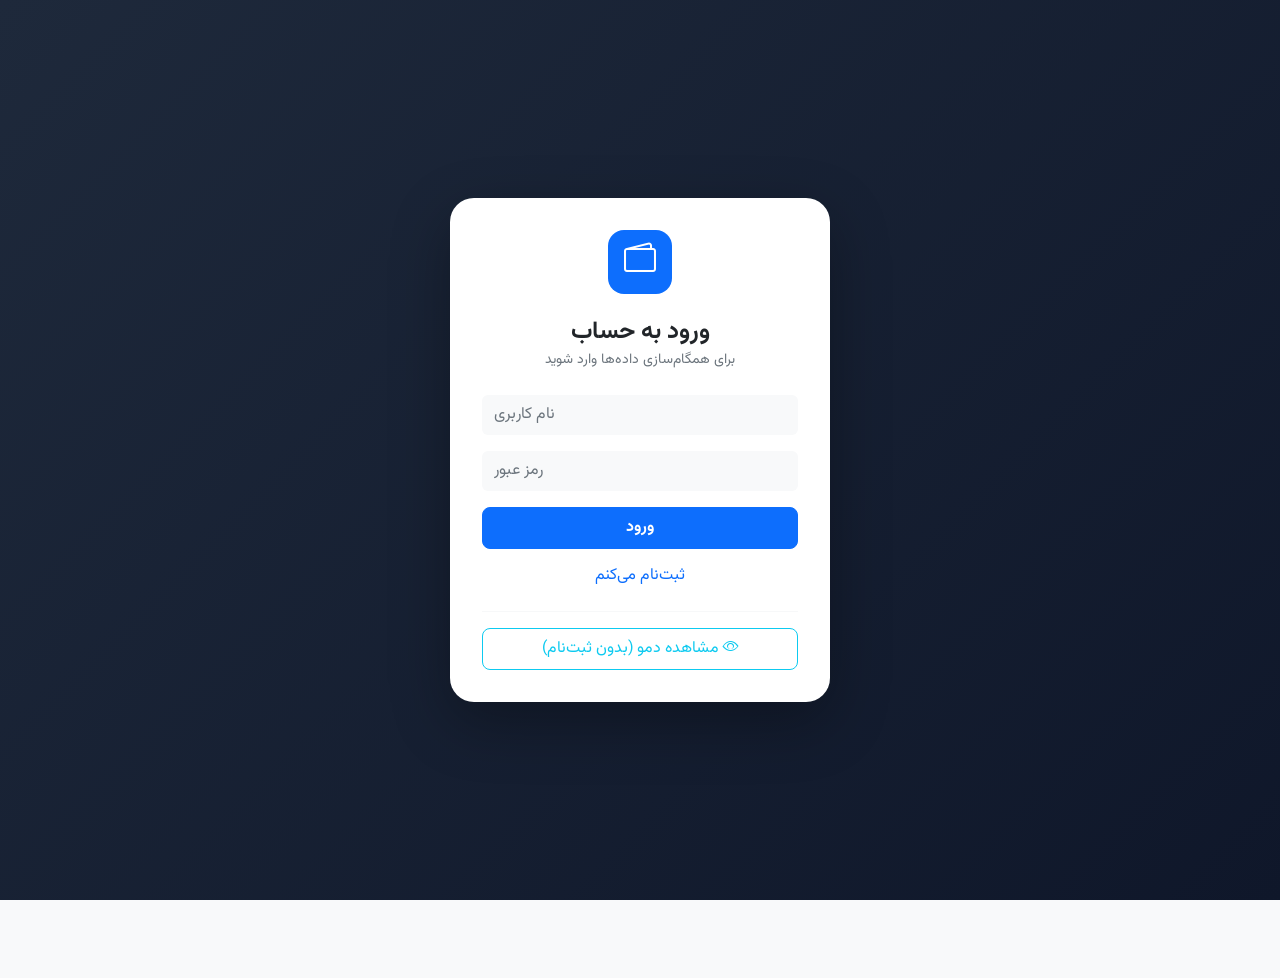
==== index.html @ 288f54a9 "Initial public source release" ====
<!DOCTYPE html>
<html lang="fa" dir="rtl">
<head>
    <meta charset="UTF-8">
    <meta name="viewport" content="width=device-width, initial-scale=1.0">
    <meta name="theme-color" content="#0f172a">
    <meta name="apple-mobile-web-app-capable" content="yes">
    <meta name="apple-mobile-web-app-status-bar-style" content="black-translucent">
    <link rel="apple-touch-icon" href="assets/icons/icon-192.png">
    <link rel="manifest" href="manifest.json">
    <title>مینی اپ حسابداری شخصی</title>
    <link href="assets/Vazirmatn-font-face.css" rel="stylesheet" type="text/css" />
    <link rel="stylesheet" href="assets/bootstrap.rtl.min.css">
    <link rel="stylesheet" href="assets/bootstrap-icons.css">
    <script src="assets/html2canvas.min.js"></script>
    <style>
        :root { --bg-color:#f8f9fa; --text-main:#212529; --text-muted:#6c757d; --card-bg:#fff; --input-bg:#f8f9fa; --border-color:#dee2e6; }
        body.dark-mode { --bg-color:#121212; --text-main:#f8f9fa; --text-muted:#adb5bd; --card-bg:#1e1e1e; --input-bg:#2d2d2d; --border-color:#333; }
        body { font-family:'Vazirmatn',sans-serif; background:var(--bg-color); color:var(--text-main); padding-bottom:90px; transition:all .3s; overflow-x:hidden; }
        .dashboard-header { background:linear-gradient(135deg,#1e293b,#0f172a); color:#fff; border-bottom-left-radius:1.5rem; border-bottom-right-radius:1.5rem; padding:2rem 1.5rem; box-shadow:0 10px 15px -3px rgba(0,0,0,.1); }
        .stat-card { background:rgba(255,255,255,.1); backdrop-filter:blur(4px); border-radius:1rem; padding:1rem; color:#fff; }
        .actions-scroll,.month-scroll,.tags-scroll { display:flex; overflow-x:auto; scrollbar-width:none; gap:.5rem; padding:.5rem 1.5rem; scroll-snap-type:x mandatory; }
        .actions-scroll::-webkit-scrollbar,.month-scroll::-webkit-scrollbar,.tags-scroll::-webkit-scrollbar { display:none; }
        .month-btn { white-space:nowrap; scroll-snap-align:center; border-radius:50rem; padding:.5rem 1.25rem; font-size:.875rem; transition:all .2s; }
        .tx-card { background:var(--card-bg); border:1px solid var(--border-color); border-radius:1rem; padding:1rem; margin-bottom:.75rem; box-shadow:0 1px 3px rgba(0,0,0,.05); display:flex; align-items:center; justify-content:space-between; transition:all .3s; }
        .tx-icon-wrapper { width:48px; height:48px; border-radius:1rem; display:flex; align-items:center; justify-content:center; font-size:1.5rem; flex-shrink:0; }
        .fab-btn { position:fixed; bottom:1.5rem; right:1.5rem; width:56px; height:56px; border-radius:1rem; background:#0d6efd; color:#fff; display:flex; align-items:center; justify-content:center; font-size:1.75rem; box-shadow:0 4px 12px rgba(13,110,253,.4); border:none; z-index:1000; }
        .fab-btn:active { transform:scale(.95); }
        .custom-modal-backdrop { position:fixed; inset:0; background:rgba(0,0,0,.6); z-index:4000; display:none; align-items:flex-end; justify-content:center; backdrop-filter:blur(2px); isolation:isolate; }
        .custom-modal-backdrop.show { display:flex; animation:fadeIn .2s; }
        .custom-modal-content { background:var(--card-bg); color:var(--text-main); width:100%; max-width:500px; border-top-left-radius:1.5rem; border-top-right-radius:1.5rem; padding:1.5rem; animation:slideUp .3s cubic-bezier(.16,1,.3,1); max-height:90vh; overflow-y:auto; }
        .mini-dialog { display:none; position:fixed; top:50%; left:50%; transform:translate(-50%,-50%); background:var(--card-bg); color:var(--text-main); padding:1.5rem; border-radius:1rem; z-index:4200; width:90%; max-width:350px; box-shadow:0 10px 25px rgba(0,0,0,.3); border:1px solid var(--border-color); }
        .mini-dialog.show { display:block; animation:zoomIn .2s; }
        .overlay { display:none; position:fixed; inset:0; background:rgba(0,0,0,.5); z-index:4100; }
        .overlay.show { display:block; }
        .form-control,.form-select,.input-group-text { background:var(--input-bg)!important; color:var(--text-main)!important; border-color:var(--border-color)!important; }
        .form-control::placeholder { color:var(--text-muted)!important; }
        .text-dark { color:var(--text-main)!important; }
        .text-muted { color:var(--text-muted)!important; }
        .bg-white { background:var(--card-bg)!important; }
        .bg-light { background:var(--input-bg)!important; }
        .border-light { border-color:var(--border-color)!important; }
        @keyframes slideUp{from{transform:translateY(100%)}to{transform:translateY(0)}}
        @keyframes fadeIn{from{opacity:0}to{opacity:1}}
        @keyframes zoomIn{from{transform:translate(-50%,-50%) scale(.9);opacity:0}to{transform:translate(-50%,-50%) scale(1);opacity:1}}
        @media print{*{-webkit-print-color-adjust:exact!important;print-color-adjust:exact!important}.fab-btn,.actions-scroll,.month-scroll,.custom-modal-backdrop,.overlay,.mini-dialog,.input-group,#themeToggleBtn,#notificationBox,#toastContainer,.year-selector-wrap{display:none!important}body{background:#fff!important;color:#000!important;padding:0!important}.dashboard-header{background:#fff!important;color:#000!important;border:2px solid #ccc;border-radius:1rem;box-shadow:none;padding:1rem}.dashboard-header.has-print-filter #totalBalance,.dashboard-header.has-print-filter .stat-card{display:none!important}.print-filter-summary{display:block!important}.stat-card{background:#f8f9fa!important;color:#000!important;border:1px solid #ddd}.tx-card{border:1px solid #ccc!important;box-shadow:none!important;page-break-inside:avoid;background:#fff!important;color:#000!important}.progress{border:1px solid #ddd}}
        .receipt-thumb{width:40px;height:40px;object-fit:cover;border-radius:.5rem;cursor:pointer;border:1px solid var(--border-color)}
        .mention-chip{font-size:.75rem;padding:.25rem .75rem;border-radius:50rem;cursor:pointer;background:var(--input-bg);color:var(--text-main);border:1px solid var(--border-color);white-space:nowrap;transition:all .2s}
        .mention-chip:hover,.mention-chip.active{background:#0d6efd;color:#fff;border-color:#0d6efd}
        .canvas-isolation{position:fixed;left:-9999px;top:0;width:420px;height:auto;z-index:3999;opacity:0;pointer-events:none}
        #receiptTemplate{width:400px;background:#fff;padding:30px;border-radius:16px;font-family:'Vazirmatn',sans-serif;color:#333;box-shadow:0 10px 30px rgba(0,0,0,.1);border:1px solid #eee;opacity:1;position:static}
        .receipt-photo-frame{margin-top:14px;padding:10px;background:#f8f9fa;border:1px solid #dfe3e8;border-radius:12px;display:flex;align-items:center;justify-content:center;min-height:220px}.receipt-photo-frame img{width:100%;max-height:420px;object-fit:contain;border-radius:8px;border:1px solid #ddd;background:#fff}
        .receipt-dashed{border-top:2px dashed #ccc;margin:20px 0}
        .receipt-row{display:flex;justify-content:space-between;margin-bottom:15px;font-size:15px}
        .receipt-val{font-weight:bold;color:#111}
        .receipt-lbl{color:#777}
        .date-wheel{height:132px;overflow-y:auto;scroll-snap-type:y mandatory;border:1px solid var(--border-color);border-radius:.75rem;background:var(--input-bg);text-align:center;font-weight:700;scrollbar-width:none}.date-wheel::-webkit-scrollbar{display:none}.date-wheel-item{height:42px;display:flex;align-items:center;justify-content:center;scroll-snap-align:center;color:var(--text-muted);transition:.15s}.date-wheel-item.selected{color:var(--text-main);font-size:1.15rem;font-weight:800}.date-wheel-pad{height:45px;scroll-snap-align:none}.date-wheel-wrap{position:relative}.date-wheel-wrap:before,.date-wheel-wrap:after{content:'';position:absolute;z-index:1;pointer-events:none;left:0;right:0;height:42px}.date-wheel-wrap:before{top:0;background:linear-gradient(var(--input-bg),transparent)}.date-wheel-wrap:after{bottom:0;background:linear-gradient(transparent,var(--input-bg))}.date-wheel-focus{position:absolute;z-index:2;left:4px;right:4px;top:45px;height:42px;border-top:1px solid #adb5bd;border-bottom:1px solid #adb5bd;border-radius:.25rem;pointer-events:none}
        .print-filter-summary{display:none}
        #toastContainer{position:fixed;bottom:90px;left:50%;transform:translateX(-50%);z-index:2000;display:flex;flex-direction:column;align-items:center;gap:.5rem;pointer-events:none}
        .toast-msg{padding:.65rem 1.25rem;border-radius:.75rem;color:#fff;font-size:.875rem;font-weight:600;box-shadow:0 4px 15px rgba(0,0,0,.25);animation:toastIn .3s ease,toastOut .3s ease 2.7s forwards;pointer-events:auto;white-space:nowrap}
        .toast-msg.success{background:#198754}.toast-msg.error{background:#dc3545}.toast-msg.warning{background:#ffc107;color:#212529}.toast-msg.info{background:#0d6efd}
        @keyframes toastIn{from{opacity:0;transform:translateY(20px)}to{opacity:1;transform:translateY(0)}}
        @keyframes toastOut{from{opacity:1}to{opacity:0}}
        .year-selector-wrap{display:flex;align-items:center;gap:.5rem;padding:.25rem 1.5rem}
        .year-selector-wrap select{max-width:100px}
        .report-chart-bar{display:flex;align-items:flex-end;gap:.5rem;height:120px;padding:.5rem 0}
        .report-chart-bar .bar-col{display:flex;flex-direction:column;align-items:center;flex:1;gap:.25rem}
        .report-chart-bar .bar{width:100%;border-radius:.5rem .5rem 0 0;min-height:4px;transition:height .3s}
        .report-chart-bar .bar-label{font-size:.65rem;color:var(--text-muted);white-space:nowrap}
        .report-chart-bar .bar-value{font-size:.6rem;color:var(--text-muted);white-space:nowrap}
        .annual-table{width:100%;font-size:.8rem}
        .annual-table th,.annual-table td{padding:.4rem .5rem;border-bottom:1px solid var(--border-color)}
        .annual-table th{font-weight:700;color:var(--text-muted);font-size:.7rem}
        .budget-bar-wrap{margin-top:.5rem}
        .budget-bar-wrap .budget-info{display:flex;justify-content:space-between;font-size:.75rem;margin-bottom:.25rem}
        /* صفحه ورود */
        #loginScreen{position:fixed;inset:0;z-index:3000;display:flex;align-items:center;justify-content:center;background:linear-gradient(135deg,#1e293b,#0f172a);padding:1.5rem}
        .login-card{background:#fff;border-radius:1.5rem;padding:2rem;max-width:380px;width:100%;box-shadow:0 20px 60px rgba(0,0,0,.3)}
        .login-card .login-logo{width:64px;height:64px;border-radius:1rem;background:#0d6efd;color:#fff;display:flex;align-items:center;justify-content:center;font-size:2rem;margin:0 auto 1.5rem}
        /* چت هوش مصنوعی */
        #aiModal .custom-modal-content{max-width:500px}
        #imageViewerDialog,#notificationCenterModal,#dashboardSettingsModal{z-index:4300!important}
        .ai-chat-area{min-height:300px;max-height:50vh;overflow-y:auto;padding:.5rem;border-radius:.75rem;background:var(--input-bg);margin-bottom:.75rem}
        .ai-msg{padding:.65rem 1rem;border-radius:.75rem;margin-bottom:.5rem;font-size:.875rem;line-height:1.6;white-space:pre-wrap;word-break:break-word}
        .ai-msg.user{background:#0d6efd;color:#fff;margin-left:2rem;border-bottom-right-radius:.25rem}
        .ai-msg.bot{background:var(--card-bg);color:var(--text-main);border:1px solid var(--border-color);margin-right:2rem;border-bottom-left-radius:.25rem}
        .ai-msg{display:flex;gap:.5rem;align-items:flex-start;box-shadow:0 4px 14px rgba(0,0,0,.04);animation:aiIn .22s ease-out}.ai-avatar{font-size:1.1rem;line-height:1.5}.ai-msg-content{flex:1}.ai-bullet{margin:.2rem 0}.ai-insight-card{transition:transform .2s,box-shadow .2s;background:linear-gradient(135deg,var(--input-bg),var(--card-bg))}.ai-insight-card:hover{transform:translateY(-2px);box-shadow:0 8px 20px rgba(25,135,84,.12)}@keyframes aiIn{from{opacity:0;transform:translateY(5px)}to{opacity:1;transform:none}}
        .ai-typing{display:inline-flex;gap:.25rem;padding:.5rem 1rem}
        .ai-typing span{width:8px;height:8px;border-radius:50%;background:var(--text-muted);animation:aiBounce .6s infinite alternate}
        .ai-typing span:nth-child(2){animation-delay:.2s}
        .ai-typing span:nth-child(3){animation-delay:.4s}
        @keyframes aiBounce{from{opacity:.3;transform:translateY(0)}to{opacity:1;transform:translateY(-4px)}}
        .ai-insight-card{background:var(--input-bg);border:1px solid var(--border-color);border-radius:.75rem;padding:.75rem;margin-bottom:.5rem;font-size:.8rem;line-height:1.5}
        .ai-insight-card strong{color:#0d6efd}
        /* نوتیفیکیشن هوشمند */
        .smart-notif{background:linear-gradient(135deg,#fef3c7,#fde68a);border:1px solid #f59e0b;border-radius:.75rem;padding:.75rem 1rem;margin-bottom:.5rem;font-size:.8rem;color:#78350f;display:flex;align-items:start;gap:.5rem}
        .smart-notif i{color:#f59e0b;font-size:1.1rem;margin-top:.1rem}
        /* گزارش پیشرفته */
        .report-stat-card{background:var(--input-bg);border:1px solid var(--border-color);border-radius:.75rem;padding:.75rem;text-align:center}
        .report-stat-card .stat-val{font-size:1.1rem;font-weight:700;color:var(--text-main)}
        .report-stat-card .stat-lbl{font-size:.7rem;color:var(--text-muted)}
        .heatmap-cell{width:100%;height:20px;border-radius:3px;transition:all .2s}
        .trend-up{color:#198754}.trend-down{color:#dc3545}
    </style>
</head>
<body>

    <!-- صفحه ورود -->
    <div id="loginScreen" style="display:none">
        <div class="login-card">
            <div class="login-logo"><i class="bi bi-wallet2"></i></div>
            <h4 class="text-center fw-bold mb-1 text-dark" id="loginTitle">ورود به حساب</h4>
            <p class="text-center text-muted small mb-4" id="loginSubtitle">برای همگام‌سازی داده‌ها وارد شوید</p>
            <div id="loginError" class="alert alert-danger d-none py-2 small"></div>
            <div class="mb-3"><input type="text" id="loginUsername" class="form-control bg-light border-0 py-2 text-dark" placeholder="نام کاربری" dir="ltr"></div>
            <div class="mb-3"><input type="password" id="loginPassword" class="form-control bg-light border-0 py-2 text-dark" placeholder="رمز عبور" dir="ltr"></div>
            <div class="mb-3 d-none" id="displayNameField"><input type="text" id="loginDisplayName" class="form-control bg-light border-0 py-2 text-dark" placeholder="نام نمایشی (اختیاری)"></div>
            <button class="btn btn-primary w-100 py-2 rounded-3 fw-bold mb-2" id="loginBtn" onclick="handleAuth()">ورود</button>
            <button class="btn btn-link w-100 text-decoration-none small" id="toggleAuthBtn" onclick="toggleAuthMode()">ثبت‌نام می‌کنم</button>
            <hr class="border-light my-3">
            <button class="btn btn-outline-info w-100 py-2 rounded-3 small" onclick="continueAsGuest()"><i class="bi bi-eye"></i> مشاهده دمو (بدون ثبت‌نام)</button>
        </div>
    </div>

    <!-- نوار کاربر -->
    <div id="userBar" class="d-flex justify-content-between align-items-center px-3 py-2 bg-white border-bottom" style="display:none">
        <span class="small text-muted"><i class="bi bi-person-circle"></i> <span id="userDisplayName">کاربر</span></span>
        <div class="d-flex gap-2">
            <a href="admin.php" class="btn btn-sm btn-outline-primary rounded-pill px-3" id="adminPanelLink" style="display:none"><i class="bi bi-shield-lock"></i> پنل مدیریت</a>
            <button class="btn btn-sm btn-outline-secondary rounded-pill px-3" onclick="openNotificationPrefs()" id="notifPrefsBtn" style="display:none"><i class="bi bi-bell"></i> اعلان‌ها</button>
            <button class="btn btn-sm btn-outline-warning rounded-pill px-3" onclick="openNotificationCenter()"><i class="bi bi-bell-fill"></i> اعلان‌ها <span id="notificationBadge" class="badge bg-danger d-none">۰</span></button>
            <button class="btn btn-sm btn-outline-danger rounded-pill px-3" onclick="handleLogout()"><i class="bi bi-box-arrow-right"></i> خروج</button>
        </div>
    </div>

    <div class="dashboard-header text-center relative">
        <div class="d-flex justify-content-between align-items-start mb-2">
            <button id="themeToggleBtn" onclick="toggleTheme()" class="btn btn-link text-white p-0 text-decoration-none opacity-75"><i class="bi bi-moon-stars fs-5"></i></button>
            <div class="text-center"><p class="text-white-50 small mb-0 pt-1">موجودی کل</p><p class="text-white-50 mb-0" style="cursor:pointer;text-decoration:underline;font-size:.65rem" onclick="openWindow('budgetModal')">تنظیم بودجه</p></div>
            <div class="d-flex gap-2"><button class="btn btn-link text-white p-0 opacity-75" onclick="openWindow('dashboardSettingsModal')"><i class="bi bi-sliders fs-5"></i></button><button class="btn btn-link text-white p-0 opacity-75" onclick="openWindow('walletsModal')"><i class="bi bi-wallet2 fs-5"></i></button></div>
        </div>
        <h1 class="fw-bold mb-3" id="totalBalance">— <span class="fs-6 fw-normal text-white-50">تومان</span></h1>
        <div class="d-flex gap-3 mb-3">
            <div class="stat-card flex-fill d-flex align-items-center text-start gap-2"><div class="rounded-circle bg-success bg-opacity-25 text-success p-2 d-flex align-items-center justify-content-center" style="width:36px;height:36px"><i class="bi bi-arrow-up-right"></i></div><div><div class="text-white-50" style="font-size:.7rem">درآمد ماه</div><div class="fw-bold" id="totalIncome">—</div></div></div>
            <div class="stat-card flex-fill d-flex align-items-center text-start gap-2"><div class="rounded-circle bg-danger bg-opacity-25 text-danger p-2 d-flex align-items-center justify-content-center" style="width:36px;height:36px"><i class="bi bi-arrow-down-left"></i></div><div><div class="text-white-50" style="font-size:.7rem">هزینه ماه</div><div class="fw-bold" id="totalExpense">—</div></div></div>
        </div>
        <div class="budget-bar-wrap" id="budgetBarWrap" style="display:none">
            <div class="budget-info"><span class="text-white-50" style="font-size:.7rem">بودجه ماهانه</span><span id="budgetText" class="text-white-50" style="font-size:.7rem"></span></div>
            <div class="progress" style="height:6px;background:rgba(255,255,255,.2)"><div class="progress-bar" id="budgetProgressBar" style="width:0%;transition:width .3s"></div></div>
        </div>
        <div id="printFilterSummary" class="print-filter-summary"></div>
    </div>

    <div class="container mt-3" id="notificationBox" style="display:none">
        <div class="alert alert-warning d-flex justify-content-between align-items-center mb-0 rounded-4 shadow-sm border-0 py-2">
            <div class="small fw-bold text-dark"><i class="bi bi-bell-fill text-warning me-2"></i>شما <span id="notifCount" class="text-danger"></span> پرداختی ثابت دارید.</div>
            <button class="btn btn-sm btn-warning rounded-pill px-3 fw-bold" onclick="openWindow('recurringModal')">مشاهده</button>
        </div>
    </div>

    <div class="mt-3"><div class="actions-scroll">
        <button onclick="openWindow('changelogModal')" class="btn btn-sm btn-outline-dark rounded-pill fw-bold text-nowrap px-3 bg-white"><i class="bi bi-stars"></i> تغییرات</button>
        <button onclick="openWindow('splitBillModal')" class="btn btn-sm btn-outline-info rounded-pill fw-bold text-nowrap px-3 bg-white"><i class="bi bi-pie-chart"></i> دُنگ</button>
        <button onclick="openWindow('debtsModal')" class="btn btn-sm btn-outline-danger rounded-pill fw-bold text-nowrap px-3 bg-white"><i class="bi bi-people"></i> طلب و بدهی</button>
        <button onclick="openWindow('goalsModal')" class="btn btn-sm btn-outline-success rounded-pill fw-bold text-nowrap px-3 bg-white"><i class="bi bi-bullseye"></i> اهداف</button>
        <button onclick="openWindow('reportsModal')" class="btn btn-sm btn-outline-secondary rounded-pill fw-bold text-nowrap px-3 bg-white"><i class="bi bi-bar-chart-line"></i> گزارش‌ها</button><button onclick="openWindow('guideModal')" class="btn btn-sm btn-outline-info rounded-pill fw-bold text-nowrap px-3 bg-white"><i class="bi bi-question-circle"></i> راهنمای برنامه</button>
        <button onclick="openWindow('dataToolsModal')" class="btn btn-sm btn-outline-primary rounded-pill fw-bold text-nowrap px-3 bg-white"><i class="bi bi-box-arrow-up-right"></i> ابزارهای داده</button>
        <input type="file" id="importFileInput" accept=".json" style="display:none" onchange="importJSON(this.files[0]);this.value=''">
        <span id="syncStatus" class="small text-muted align-self-center"></span>
        <button onclick="openWindow('aiModal')" class="btn btn-sm btn-outline-success rounded-pill fw-bold text-nowrap px-3 bg-white"><i class="bi bi-robot"></i> دستیار هوشمند</button>
    </div></div>

    <div class="year-selector-wrap mt-2"><i class="bi bi-calendar3 text-muted"></i><select id="yearSelector" class="form-select form-select-sm bg-white border border-light rounded-3 py-1 text-dark" onchange="changeYear(this.value)"></select></div>
    <div class="mt-2"><div class="month-scroll" id="monthContainer"></div></div>
    <div class="container mt-2"><div class="input-group shadow-sm rounded-4 overflow-hidden border border-light"><span class="input-group-text bg-white border-0 text-muted"><i class="bi bi-search"></i></span><input type="text" id="searchInput" class="form-control bg-white border-0 py-2 text-dark" placeholder="جستجو در توضیح، مبلغ یا دسته‌بندی..." oninput="debounceSearch()"><button class="btn btn-light border-0 text-muted" onclick="clearSearch()" title="پاک کردن جستجو"><i class="bi bi-x-lg"></i></button><button class="btn btn-light border-0" onclick="toggleAdvancedSearch()"><i class="bi bi-funnel"></i></button></div><div id="advancedSearch" class="row g-2 mt-2 d-none"><div class="col-6 col-md-3"><select id="searchType" class="form-select form-select-sm" onchange="renderDashboard()"><option value="">همه نوع‌ها</option><option value="income">درآمد</option><option value="expense">هزینه</option></select></div><div class="col-6 col-md-3"><select id="searchWallet" class="form-select form-select-sm" onchange="renderDashboard()"><option value="">همه کیف‌پول‌ها</option></select></div><div class="col-6 col-md-3"><input id="searchMin" type="number" min="0" class="form-control form-control-sm" placeholder="حداقل مبلغ" oninput="debounceSearch()"></div><div class="col-6 col-md-3"><input id="searchMax" type="number" min="0" class="form-control form-control-sm" placeholder="حداکثر مبلغ" oninput="debounceSearch()"></div></div></div>
    <div class="mt-2"><div class="tags-scroll" id="mentionsContainer"></div></div>
    <div class="container mt-4"><h6 class="text-muted fw-bold mb-3 px-1 small">آنالیز هزینه‌ها</h6><div id="chartContainer" class="bg-white p-3 rounded-4 shadow-sm border border-light text-dark"></div></div>
    <div class="container mt-4"><h6 class="text-muted fw-bold mb-3 px-1 small">لیست تراکنش‌ها</h6><div id="transactionsList"><div class="text-center py-5 text-muted">در حال بارگذاری...</div></div></div>
    <button class="fab-btn" onclick="openModalForNew()"><i class="bi bi-plus"></i></button><button class="btn btn-success rounded-pill shadow" style="position:fixed;bottom:1.5rem;left:1rem;z-index:1000" onclick="startVoiceTransaction()"><i class="bi bi-mic-fill me-1"></i>ثبت صوتی AI</button>
    <div id="toastContainer"></div>
    <div class="canvas-isolation"><div id="receiptTemplate" dir="rtl"><div class="text-center mb-4"><div class="d-inline-block p-3 rounded-circle" style="background:#0f172a;color:#fff"><i class="bi bi-wallet2" style="font-size:32px"></i></div><h4 class="fw-bold mt-3 mb-0" style="color:#0f172a">رسید تراکنش</h4><span class="text-muted small">سیستم حسابداری شخصی</span></div><div class="receipt-dashed"></div><div class="receipt-row"><span class="receipt-lbl">مبلغ:</span><span class="receipt-val fs-5" id="receiptAmount">۰</span></div><div class="receipt-row"><span class="receipt-lbl">وضعیت:</span><span class="receipt-val" id="receiptType">موفق</span></div><div class="receipt-row"><span class="receipt-lbl">تاریخ:</span><span class="receipt-val" id="receiptDate">۱۴۰۳/۰۱/۰۱</span></div><div class="receipt-row"><span class="receipt-lbl">دسته‌بندی:</span><span class="receipt-val" id="receiptCat">عمومی</span></div><div id="receiptExtraImage"></div><div class="receipt-dashed"></div><div class="mt-3"><span class="receipt-lbl d-block mb-1">شرح:</span><span class="receipt-val d-block" style="background:#f8f9fa;padding:10px;border-radius:8px" id="receiptDesc">-</span></div></div></div>

    <div class="custom-modal-backdrop" id="txModal" onclick="if(event.target===this)closeWindow('txModal')"><div class="custom-modal-content">
        <div class="d-flex justify-content-between align-items-center mb-4"><h5 class="fw-bold mb-0 text-dark" id="txModalTitle">ثبت تراکنش</h5><button type="button" class="btn-close bg-secondary opacity-50 rounded-circle p-2" onclick="closeWindow('txModal')"></button></div>
        <form id="txForm" onsubmit="handleFormSubmit(event)">
            <div class="d-flex bg-light rounded-3 p-1 mb-3"><button type="button" id="btnExpense" class="btn btn-danger fw-bold flex-fill shadow-sm" onclick="setType('expense')">هزینه</button><button type="button" id="btnIncome" class="btn btn-light text-muted fw-bold flex-fill" onclick="setType('income')">درآمد</button></div>
            <div class="mb-3"><input type="text" id="txAmount" class="form-control form-control-lg bg-light border-0 fw-bold fs-4 text-start text-dark" placeholder="مبلغ (تومان)" dir="ltr" required oninput="formatInputMoney(this)"></div>
            <div class="mb-3"><input type="text" id="txDesc" class="form-control bg-light border-0 py-2 text-dark" placeholder="شرح (تگ افراد با @)" required></div>
            <div class="row g-2 mb-3"><div class="col-6"><input type="text" id="txDate" class="form-control bg-light border-0 py-2 text-center text-dark" dir="ltr" readonly onclick="openDatePicker()" required></div><div class="col-6"><div class="input-group"><select id="txCategory" class="form-select bg-light border-0 py-2 text-dark"></select><button type="button" class="btn btn-light border border-light text-primary" onclick="openWindow('addCategoryDialog')"><i class="bi bi-plus-lg"></i></button></div></div></div>
            <div class="mb-3"><select id="txWallet" class="form-select bg-light border-0 py-2 text-dark"></select></div>
            <div id="existingReceiptArea" class="mb-3 d-none align-items-center bg-white p-2 rounded-3 border border-light"><img id="existingReceiptImg" src="" style="width:40px;height:40px;object-fit:cover;border-radius:6px;cursor:pointer" onclick="openImageViewer(this.src)"><div class="ms-3 flex-fill small text-dark fw-bold">عکس قبلی</div><button type="button" class="btn btn-sm btn-outline-danger px-2 py-1" onclick="markReceiptForDeletion()"><i class="bi bi-trash"></i></button></div>
            <div class="mb-4"><label class="form-label text-muted small fw-bold mb-1"><i class="bi bi-camera"></i> تصویر فاکتور</label><input type="file" id="txReceipt" class="d-none" accept="image/*" onchange="setReceiptFile(this)"><input type="file" id="txCameraReceipt" class="d-none" accept="image/*" capture="environment" onchange="setReceiptFile(this)"><div class="d-flex gap-2"><button type="button" class="btn btn-outline-secondary flex-fill" onclick="document.getElementById('txReceipt').click()"><i class="bi bi-images"></i> انتخاب از گالری</button><button type="button" class="btn btn-outline-primary flex-fill" onclick="document.getElementById('txCameraReceipt').click()"><i class="bi bi-camera"></i> گرفتن عکس</button><button type="button" class="btn btn-outline-dark" onclick="cropReceiptImage()" title="برش عکس"><i class="bi bi-crop"></i></button><button type="button" class="btn btn-outline-success" onclick="analyzeReceiptWithAI()"><i class="bi bi-stars"></i></button></div><div id="receiptFileName" class="small text-muted mt-1">عکسی انتخاب نشده است.</div><div class="small text-muted">هر دو روش پیش از آپلود فشرده و متناسب می‌شوند.</div><div id="ocrStatus" class="small text-muted mt-1"></div><div id="ocrResultPanel" class="alert alert-success small mt-2 d-none"></div></div>
            <button type="submit" id="submitBtn" class="btn btn-primary w-100 py-3 rounded-3 fw-bold fs-6">ثبت</button>
        </form>
    </div></div>

    <div class="custom-modal-backdrop" id="changelogModal" onclick="if(event.target===this)closeWindow('changelogModal')"><div class="custom-modal-content">
        <div class="d-flex justify-content-between align-items-center mb-4"><h5 class="fw-bold mb-0 text-dark">تغییرات نسخه‌ها</h5><button type="button" class="btn-close" onclick="closeWindow('changelogModal')"></button></div>
        <ul class="list-group list-group-flush text-start border rounded text-dark" dir="rtl" style="font-size:.85rem">
            <li class="list-group-item bg-transparent"><strong>نسخه ۷:</strong> پایگاه داده SQLite، احراز هویت چندکاربره، همگام‌سازی ابری، دستیار مالی هوشمند (AI)، نوتیفیکیشن‌های هوشمند، گزارش‌های پیشرفته (نقشه حرارتی، نرخ مصرف بودجه، مقایسه ماهانه).</li>
            <li class="list-group-item bg-transparent"><strong>نسخه ۶:</strong> امنیت API، backup خودکار، گزارش‌ها، فیلتر سال، اهداف مالی، بودجه، Export/Import، toast، XSS fix، debounce، cache-first SW.</li>
            <li class="list-group-item bg-transparent"><strong>نسخه ۵:</strong> کنترل ورژن، ویرایش/حذف عکس فاکتور، عکس در رسید، تقویم هوشمند.</li>
            <li class="list-group-item bg-transparent"><strong>نسخه ۴:</strong> رسید تصویری، تگ @، اعداد فارسی.</li>
            <li class="list-group-item bg-transparent"><strong>نسخه ۳:</strong> دارک مود، چند کیف پولی، دُنگ، PDF.</li>
            <li class="list-group-item bg-transparent"><strong>نسخه ۲:</strong> ذخیره ابری، اقساط ثابت، دفترچه بدهی.</li>
            <li class="list-group-item bg-transparent"><strong>نسخه ۱:</strong> ساختار اولیه.</li>
        </ul>
    </div></div>

    <div class="custom-modal-backdrop" id="splitBillModal" onclick="if(event.target===this)closeWindow('splitBillModal')"><div class="custom-modal-content">
        <div class="d-flex justify-content-between align-items-center mb-4"><h5 class="fw-bold mb-0 text-dark">محاسبه دُنگ</h5><button type="button" class="btn-close" onclick="closeWindow('splitBillModal')"></button></div>
        <div class="mb-3"><label class="form-label small text-muted">مبلغ کل</label><input type="text" id="dongTotal" class="form-control bg-light border-0 text-start fw-bold" dir="ltr" placeholder="تومان" oninput="formatInputMoney(this);calculateDong()"></div>
        <div class="mb-4"><label class="form-label small text-muted">تعداد افراد</label><input type="text" id="dongPeople" class="form-control bg-light border-0 text-center fw-bold" value="۲" oninput="formatInputMoney(this);calculateDong()"></div>
        <div class="p-3 bg-light rounded-3 text-center mb-4 border border-light"><span class="text-muted small d-block mb-1">سهم هر نفر</span><span class="fs-3 fw-bold text-primary" id="dongResult">۰</span> <span class="text-muted">تومان</span></div>
        <p class="small text-muted text-center">نام دوست برای ثبت طلبکاری:</p>
        <div class="d-flex gap-2 mb-2"><input type="text" id="dongPersonName" class="form-control bg-light border-0" placeholder="نام دوست"><button class="btn btn-success" onclick="addDongToDebt()">ثبت</button></div>
    </div></div>

    <div class="custom-modal-backdrop" id="walletsModal" onclick="if(event.target===this)closeWindow('walletsModal')"><div class="custom-modal-content">
        <div class="d-flex justify-content-between align-items-center mb-4"><h5 class="fw-bold mb-0 text-dark">کیف پول‌ها</h5><button type="button" class="btn-close" onclick="closeWindow('walletsModal')"></button></div>
        <div id="walletsList" class="mb-3 border border-light rounded-3 p-2 bg-light text-dark" style="max-height:250px;overflow-y:auto"></div>
        <hr class="border-secondary"><div class="d-flex gap-2"><input type="text" id="newWalletName" class="form-control bg-light border-0 text-dark" placeholder="نام"><button class="btn btn-primary" onclick="addWallet()">افزودن</button></div>
    </div></div>

    <div class="custom-modal-backdrop" id="debtsModal" onclick="if(event.target===this)closeWindow('debtsModal')"><div class="custom-modal-content">
        <div class="d-flex justify-content-between align-items-center mb-4"><h5 class="fw-bold mb-0 text-dark">طلب و بدهی</h5><button type="button" class="btn-close" onclick="closeWindow('debtsModal')"></button></div>
        <div id="debtsList" class="mb-3 border border-light rounded-3 p-2 bg-light text-dark" style="max-height:250px;overflow-y:auto"></div>
        <hr class="border-secondary">
        <div class="row g-2 mb-2"><div class="col-8"><input type="text" id="debtPerson" class="form-control bg-light border-0 text-dark" placeholder="نام"></div><div class="col-4"><select id="debtType" class="form-select bg-light border-0 text-dark"><option value="owe_me">طلبکارم</option><option value="i_owe">بدهکارم</option></select></div><div class="col-12"><input type="text" id="debtAmount" class="form-control bg-light border-0 text-start text-dark" dir="ltr" placeholder="مبلغ" oninput="formatInputMoney(this)"></div></div>
        <button class="btn btn-danger w-100" onclick="addDebt()">ثبت</button>
    </div></div>

    <div class="custom-modal-backdrop" id="recurringModal" onclick="if(event.target===this)closeWindow('recurringModal')"><div class="custom-modal-content">
        <div class="d-flex justify-content-between align-items-center mb-4"><h5 class="fw-bold mb-0 text-dark">اقساط ثابت</h5><button type="button" class="btn-close" onclick="closeWindow('recurringModal')"></button></div>
        <div id="recurringList" class="mb-3 border border-light rounded-3 p-2 bg-light text-dark" style="max-height:200px;overflow-y:auto"></div>
        <button class="btn btn-success w-100 mb-4 py-2" onclick="applyRecurringToCurrentMonth()"><i class="bi bi-check-all"></i> اعمال برای ماه فعلی</button>
        <hr class="border-secondary"><h6 class="fw-bold mb-3 small text-dark">قسط جدید</h6>
        <div class="row g-2 mb-3"><div class="col-12"><input type="text" id="recDesc" class="form-control bg-light border-0 text-dark" placeholder="نام قسط"></div><div class="col-12"><input type="text" id="recAmount" class="form-control bg-light border-0 text-start text-dark" dir="ltr" placeholder="مبلغ" oninput="formatInputMoney(this)"></div></div>
        <button class="btn btn-outline-primary w-100" onclick="addRecurringItem()">+ افزودن</button>
    </div></div>

    <div class="custom-modal-backdrop" id="goalsModal" onclick="if(event.target===this)closeWindow('goalsModal')"><div class="custom-modal-content">
        <div class="d-flex justify-content-between align-items-center mb-4"><h5 class="fw-bold mb-0 text-dark"><i class="bi bi-bullseye me-2"></i>اهداف مالی</h5><button type="button" class="btn-close" onclick="closeWindow('goalsModal')"></button></div>
        <div id="goalsList" class="mb-3 border border-light rounded-3 p-2 bg-light text-dark" style="max-height:250px;overflow-y:auto"></div>
        <hr class="border-secondary"><h6 class="fw-bold mb-3 small text-dark">هدف جدید</h6>
        <div class="mb-3"><input type="text" id="goalName" class="form-control bg-light border-0 text-dark" placeholder="نام هدف"></div>
        <div class="mb-3"><input type="text" id="goalTarget" class="form-control bg-light border-0 text-start text-dark" dir="ltr" placeholder="مبلغ هدف (تومان)" oninput="formatInputMoney(this)"></div>
        <button class="btn btn-success w-100" onclick="addGoal()"><i class="bi bi-plus"></i> افزودن</button>
    </div></div>

    <div class="custom-modal-backdrop" id="reportsModal" onclick="if(event.target===this)closeWindow('reportsModal')"><div class="custom-modal-content">
        <div class="d-flex justify-content-between align-items-center mb-4"><h5 class="fw-bold mb-0 text-dark"><i class="bi bi-bar-chart-line me-2"></i>گزارش‌ها</h5><button type="button" class="btn-close" onclick="closeWindow('reportsModal')"></button></div>
        <div class="d-flex justify-content-between align-items-center mb-3"><button class="btn btn-sm btn-outline-secondary" onclick="changeReportMonth(-1)"><i class="bi bi-chevron-right"></i> ماه قبل</button><span id="reportMonthLabel" class="fw-bold small"></span><button class="btn btn-sm btn-outline-secondary" onclick="changeReportMonth(1)">ماه بعد <i class="bi bi-chevron-left"></i></button></div><div id="reportsContent"></div>
    </div></div>

    <div class="custom-modal-backdrop" id="guideModal" onclick="if(event.target===this)closeWindow('guideModal')"><div class="custom-modal-content"><div class="d-flex justify-content-between align-items-center mb-3"><h5 class="fw-bold mb-0">راهنمای برنامه</h5><button class="btn-close" onclick="closeWindow('guideModal')"></button></div><div class="small lh-lg"><p>۱) از داشبورد برای مشاهده موجودی، درآمد و هزینه استفاده کنید.</p><p>۲) با دکمه «ثبت تراکنش» یا ثبت سریع، درآمد و هزینه را وارد کنید.</p><p>۳) گزارش‌ها آمار ماهانه و مقایسه با ماه قبل/بعد را نشان می‌دهند.</p><p>۴) بخش بینش و چت، با اتصال AI تحلیل و پیشنهاد ارائه می‌کند.</p><p>۵) تصویر فاکتور را انتخاب و «اسکن با AI» را بزنید؛ اطلاعات استخراج‌شده را بررسی و ثبت کنید.</p><p>۶) تغییرات آنلاین خودکار ذخیره می‌شوند و ابزارهای داده برای پشتیبان‌گیری و همگام‌سازی هستند.</p></div></div></div>

    <div class="custom-modal-backdrop" id="budgetModal" onclick="if(event.target===this)closeWindow('budgetModal')"><div class="custom-modal-content">
        <div class="d-flex justify-content-between align-items-center mb-4"><h5 class="fw-bold mb-0 text-dark">تنظیم بودجه ماهانه</h5><button type="button" class="btn-close" onclick="closeWindow('budgetModal')"></button></div>
        <div class="mb-3"><label class="form-label small text-muted">بودجه ماهانه (تومان) — صفر = غیرفعال</label><input type="text" id="budgetInput" class="form-control bg-light border-0 text-start text-dark" dir="ltr" placeholder="مبلغ" oninput="formatInputMoney(this)"></div>
        <button class="btn btn-primary w-100" onclick="saveBudget()">ذخیره</button>
    </div></div>

    <div class="custom-modal-backdrop" id="dataToolsModal" onclick="if(event.target===this)closeWindow('dataToolsModal')"><div class="custom-modal-content"><div class="d-flex justify-content-between align-items-center mb-3"><h5 class="fw-bold mb-0 text-dark"><i class="bi bi-folder2-open me-2"></i>ابزارهای داده</h5><button type="button" class="btn-close" onclick="closeWindow('dataToolsModal')"></button></div><p class="small text-muted">ذخیره، بازیابی و خروجی‌گرفتن از اطلاعات</p><div class="d-grid gap-2"><button onclick="exportJSON();closeWindow('dataToolsModal')" class="btn btn-outline-dark"><i class="bi bi-filetype-json me-2"></i>خروجی پشتیبان JSON</button><button onclick="exportCSV();closeWindow('dataToolsModal')" class="btn btn-outline-success"><i class="bi bi-file-spreadsheet me-2"></i>خروجی Excel / CSV</button><button onclick="document.getElementById('importFileInput').click();closeWindow('dataToolsModal')" class="btn btn-outline-primary"><i class="bi bi-upload me-2"></i>Import / بازیابی JSON</button><button onclick="window.print();closeWindow('dataToolsModal')" class="btn btn-outline-secondary"><i class="bi bi-file-pdf me-2"></i>خروجی PDF</button><button onclick="forceSync();closeWindow('dataToolsModal')" class="btn btn-primary" id="syncBtn"><i class="bi bi-cloud-arrow-up me-2"></i>ذخیره ابری</button></div></div></div>

    <div class="custom-modal-backdrop" id="dashboardSettingsModal" onclick="if(event.target===this)closeWindow('dashboardSettingsModal')"><div class="custom-modal-content"><div class="d-flex justify-content-between align-items-center mb-3"><h5 class="fw-bold mb-0 text-dark">تنظیمات داشبورد</h5><button type="button" class="btn-close" onclick="closeWindow('dashboardSettingsModal')"></button></div><p class="small text-muted">بخش‌های موردنیاز را انتخاب کنید.</p><div class="form-check form-switch mb-2"><input class="form-check-input" type="checkbox" id="widgetChart" checked onchange="toggleWidget('chartContainer',this.checked)"><label class="form-check-label text-dark" for="widgetChart">نمودار هزینه‌ها</label></div><div class="form-check form-switch mb-2"><input class="form-check-input" type="checkbox" id="widgetMentions" checked onchange="toggleWidget('mentionsContainer',this.checked)"><label class="form-check-label text-dark" for="widgetMentions">برچسب‌های افراد</label></div><div class="form-check form-switch mb-3"><input class="form-check-input" type="checkbox" id="widgetTransactions" checked onchange="toggleWidget('transactionsList',this.checked)"><label class="form-check-label text-dark" for="widgetTransactions">لیست تراکنش‌ها</label></div><button class="btn btn-primary w-100" onclick="closeWindow('dashboardSettingsModal')">ذخیره</button></div></div>

    <div class="custom-modal-backdrop" id="notificationCenterModal" onclick="if(event.target===this)closeWindow('notificationCenterModal')"><div class="custom-modal-content"><div class="d-flex justify-content-between align-items-center mb-3"><h5 class="fw-bold mb-0 text-dark"><i class="bi bi-bell me-2"></i>مرکز اعلان‌ها</h5><button type="button" class="btn-close" onclick="closeWindow('notificationCenterModal')"></button></div><div id="notificationCenterList" class="small"></div><button class="btn btn-outline-secondary w-100 mt-3" onclick="clearNotificationHistory()">پاک‌کردن اعلان‌های خوانده‌شده</button></div></div>

    <!-- مودال تنظیمات اعلان‌ها -->
    <div class="custom-modal-backdrop" id="notifPrefsModal" onclick="if(event.target===this)closeWindow('notifPrefsModal')"><div class="custom-modal-content">
        <div class="d-flex justify-content-between align-items-center mb-3"><h5 class="fw-bold mb-0 text-dark"><i class="bi bi-bell me-2 text-primary"></i>تنظیمات اعلان‌ها</h5><button type="button" class="btn-close" onclick="closeWindow('notifPrefsModal')"></button></div>
        <p class="small text-muted mb-3">انتخاب کنید کدام اعلان‌ها را دریافت کنید:</p>
        <div id="notifPrefsList" class="d-flex flex-column gap-2 mb-3">
            <!-- اعلان‌های عمومی (همه کاربران) -->
            <div class="form-check form-switch d-flex justify-content-between align-items-center border-bottom pb-2">
                <label class="form-check-label small text-dark" for="np_budget_warning"><i class="bi bi-exclamation-triangle text-warning"></i> هشدار بودجه (نزدیک به سقف)</label>
                <input class="form-check-input" type="checkbox" id="np_budget_warning">
            </div>
            <div class="form-check form-switch d-flex justify-content-between align-items-center border-bottom pb-2">
                <label class="form-check-label small text-dark" for="np_recurring_reminder"><i class="bi bi-calendar-repeat text-info"></i> یادآوری پرداخت‌های ثابت</label>
                <input class="form-check-input" type="checkbox" id="np_recurring_reminder">
            </div>
            <div class="form-check form-switch d-flex justify-content-between align-items-center border-bottom pb-2">
                <label class="form-check-label small text-dark" for="np_goal_progress"><i class="bi bi-trophy text-success"></i> پیشرفت اهداف مالی</label>
                <input class="form-check-input" type="checkbox" id="np_goal_progress">
            </div>
            <!-- اعلان‌های ادمین (فقط برای ادمین نمایش داده می‌شود) -->
            <div id="npAdminSection" style="display:none">
                <div class="small fw-bold text-primary mt-2 mb-1"><i class="bi bi-shield-lock"></i> اعلان‌های مدیر:</div>
                <div class="form-check form-switch d-flex justify-content-between align-items-center border-bottom pb-2">
                    <label class="form-check-label small text-dark" for="np_new_user_notify"><i class="bi bi-person-plus text-info"></i> ثبت‌نام کاربر جدید</label>
                    <input class="form-check-input" type="checkbox" id="np_new_user_notify">
                </div>
                <div class="form-check form-switch d-flex justify-content-between align-items-center border-bottom pb-2">
                    <label class="form-check-label small text-dark" for="np_user_deactivated"><i class="bi bi-person-x text-danger"></i> غیرفعال شدن کاربر</label>
                    <input class="form-check-input" type="checkbox" id="np_user_deactivated">
                </div>
                <div class="form-check form-switch d-flex justify-content-between align-items-center border-bottom pb-2">
                    <label class="form-check-label small text-dark" for="np_system_error"><i class="bi bi-bug text-danger"></i> خطاهای سیستم</label>
                    <input class="form-check-input" type="checkbox" id="np_system_error">
                </div>
                <div class="form-check form-switch d-flex justify-content-between align-items-center border-bottom pb-2">
                    <label class="form-check-label small text-dark" for="np_backup_reminder"><i class="bi bi-database text-secondary"></i> یادآوری پشتیبان‌گیری</label>
                    <input class="form-check-input" type="checkbox" id="np_backup_reminder">
                </div>
            </div>
        </div>
        <button class="btn btn-primary w-100" onclick="saveNotificationPrefs()" id="saveNotifPrefsBtn">ذخیره تنظیمات</button>
    </div></div>

    <!-- مودال دستیار هوشمند -->
    <div class="custom-modal-backdrop" id="aiModal" onclick="if(event.target===this)closeWindow('aiModal')"><div class="custom-modal-content">
        <div class="d-flex justify-content-between align-items-center mb-3"><h5 class="fw-bold mb-0 text-dark"><i class="bi bi-robot me-2 text-success"></i>دستیار مالی هوشمند</h5><button type="button" class="btn-close" onclick="closeWindow('aiModal')"></button></div>
        <div class="d-flex gap-2 mb-3">
            <button class="btn btn-sm btn-outline-success rounded-pill flex-fill" id="aiTabChat" onclick="switchAITab('chat')">چت</button>
            <button class="btn btn-sm btn-light rounded-pill flex-fill" id="aiTabInsights" onclick="switchAITab('insights')">بینش‌ها</button>
            <button class="btn btn-sm btn-light rounded-pill flex-fill" id="aiTabSettings" onclick="switchAITab('settings')"><i class="bi bi-gear"></i> تنظیمات</button>
        </div>
        <div id="aiChatPanel">
            <div class="d-flex gap-2 mb-2"><select id="aiChatSelect" class="form-select form-select-sm" onchange="loadAIChat(this.value)"></select><button class="btn btn-sm btn-outline-success" onclick="newAIChat()">چت جدید</button><button class="btn btn-sm btn-outline-danger" onclick="deleteAIChat()">حذف</button></div><div class="ai-chat-area" id="aiChatArea"><div class="text-center text-muted small py-4"><i class="bi bi-robot fs-1 d-block mb-2"></i>سلام! من دستیار مالی شما هستم.</div></div>
            <div class="d-flex gap-2"><input type="text" id="aiChatInput" class="form-control bg-light border-0 py-2 text-dark" placeholder="سوال یا شرح تراکنش را بنویسید..." onkeydown="if(event.key==='Enter')sendAIMessage()"><button class="btn btn-outline-success px-3" id="aiVoiceBtn" onclick="toggleAIVoice()" title="ورودی صوتی فارسی"><i class="bi bi-mic"></i></button><button class="btn btn-success px-3" onclick="sendAIMessage()"><i class="bi bi-send"></i></button></div><div id="aiVoiceStatus" class="small text-muted mt-1"></div>
        </div>
        <div id="aiInsightsPanel" style="display:none">
            <div id="aiInsightsContent"><div class="text-center text-muted small py-4"><i class="bi bi-lightbulb fs-1 d-block mb-2"></i>برای دریافت بینش‌های مالی هوشمند، روی دکمه زیر بزنید.</div></div>
            <button class="btn btn-success w-100 mt-2" onclick="loadAIInsights()"><i class="bi bi-stars"></i> دریافت بینش‌های هوشمند</button>
            <button class="btn btn-outline-secondary w-100 mt-2" onclick="testAIConnection('insightsTestAIBtn','insightsAITestResult')" id="insightsTestAIBtn"><i class="bi bi-plug"></i> تست اتصال هوش مصنوعی</button>
            <div id="insightsAITestResult"></div>
        </div>
        <div id="aiSettingsPanel" style="display:none">
            <div class="alert alert-info small mb-3 py-2"><i class="bi bi-info-circle"></i> کلید API اختصاصی خود را وارد کنید. اگر خالی بگذارید، از تنظیمات سراسری استفاده می‌شود.</div>
            <div id="aiSettingsForm">
                <div class="form-check form-switch mb-3">
                    <input class="form-check-input" type="checkbox" id="aiUseCustom" onchange="toggleCustomAI(this.checked)">
                    <label class="form-check-label small text-dark" for="aiUseCustom">استفاده از کلید API اختصاصی</label>
                </div>
                <div id="aiCustomFields" style="display:none">
                    <div class="mb-2">
                        <label class="form-label small text-muted">آدرس API (API Base)</label>
                        <select id="aiProviderPreset" class="form-select bg-light border-0 text-dark mb-1" onchange="applyAIProviderPreset(this.value)"><option value="">انتخاب سرویس‌دهنده پیش‌فرض…</option><option value="openai">OpenAI</option><option value="google">Google Gemini</option><option value="openrouter">OpenRouter</option><option value="router">9Router / Router</option><option value="custom">آدرس سفارشی</option></select>
                        <input type="text" id="aiApiBase" class="form-control bg-light border-0 text-start text-dark" dir="ltr" placeholder="https://api.openai.com/v1">
                    </div>
                    <div class="mb-2">
                        <label class="form-label small text-muted">کلید API <span id="aiKeyHint" class="text-success"></span></label>
                        <div class="input-group">
                            <input type="password" id="aiApiKey" class="form-control bg-light border-0 text-start text-dark" dir="ltr" placeholder="sk-...">
                            <button class="btn btn-outline-secondary" type="button" onclick="toggleAIKeyVisibility()"><i class="bi bi-eye" id="aiKeyEye"></i></button>
                        </div>
                    </div>
                    <div class="mb-2">
                        <div class="d-flex justify-content-between align-items-center">
                            <label class="form-label small text-muted mb-0">مدل (Model)</label>
                            <button class="btn btn-sm btn-link text-decoration-none small p-0" onclick="loadAIModels()" id="loadModelsBtn"><i class="bi bi-arrow-repeat"></i> بارگذاری لیست مدل‌ها</button>
                        </div>
                        <select id="aiModelSelect" class="form-select bg-light border-0 text-start text-dark mt-1" dir="ltr" style="display:none" onchange="if(this.value==='__custom__'){document.getElementById('aiModel').style.display='block';this.style.display='none';}else{document.getElementById('aiModel').value=this.value;}"></select>
                        <input type="text" id="aiModel" class="form-control bg-light border-0 text-start text-dark mt-1" dir="ltr" placeholder="gpt-4o-mini">
                        <div id="aiModelsLoading" class="small text-muted mt-1" style="display:none"></div>
                    </div>
                    <div class="row mb-3">
                        <div class="col-6">
                            <label class="form-label small text-muted">Max Tokens</label>
                            <input type="number" id="aiMaxTokens" class="form-control bg-light border-0 text-start text-dark" dir="ltr" placeholder="1000" min="100" max="8000">
                        </div>
                        <div class="col-6">
                            <label class="form-label small text-muted">Temperature</label>
                            <input type="number" id="aiTemperature" class="form-control bg-light border-0 text-start text-dark" dir="ltr" placeholder="0.7" min="0" max="2" step="0.1">
                        </div>
                    </div>
                </div>
                <div id="aiGlobalInfo" class="small text-muted mb-3 p-2 bg-light rounded">
                    <i class="bi bi-shield-check"></i> در حال حاضر از تنظیمات سراسری استفاده می‌شود.
                </div>
                <button class="btn btn-success w-100 mb-2" onclick="saveUserAISettings()" id="saveAISettingsBtn"><i class="bi bi-check-lg"></i> ذخیره تنظیمات</button>
                <button class="btn btn-outline-secondary w-100" onclick="testAIConnection('settingsTestAIBtn','settingsAITestResult')" id="settingsTestAIBtn"><i class="bi bi-plug"></i> تست اتصال</button>
                <div id="settingsAITestResult"></div>
                <hr class="my-3">
                <div class="small text-muted mb-2"><i class="bi bi-question-circle"></i> راهنمای دریافت کلید API:</div>
                <div class="d-grid gap-1">
                    <a href="https://openrouter.ai/" target="_blank" class="btn btn-sm btn-outline-info text-start"><i class="bi bi-box-arrow-up-right"></i> OpenRouter — رایگان، ده‌ها مدل (openrouter.ai)</a>
                    <a href="https://router.bynara.id/" target="_blank" class="btn btn-sm btn-outline-info text-start"><i class="bi bi-box-arrow-up-right"></i> Bynara Router — سرویس ایرانی (router.bynara.id)</a>
                    <a href="https://agentrouter.org/" target="_blank" class="btn btn-sm btn-outline-info text-start"><i class="bi bi-box-arrow-up-right"></i> AgentRouter — سرویس بین‌المللی (agentrouter.org)</a>
                    <a href="https://platform.openai.com/api-keys" target="_blank" class="btn btn-sm btn-outline-info text-start"><i class="bi bi-box-arrow-up-right"></i> OpenAI — رسمی (platform.openai.com)</a>
                </div>
            </div>
        </div>
    </div></div>

    <div class="custom-modal-backdrop" id="imageViewerDialog" onclick="closeImageViewer(event)"><div class="text-center w-100 p-3" style="max-width:600px"><img id="viewerImage" src="" class="img-fluid rounded-4 shadow-lg mb-3" style="max-height:80vh"><br><button type="button" class="btn btn-light rounded-pill px-4" onclick="closeImageViewer(event,true)">بستن</button></div></div>

    <div class="mini-dialog" id="datePickerDialog">
        <h6 class="fw-bold mb-3 text-center text-dark">انتخاب تاریخ</h6>
        <div class="row g-2 mb-4" dir="ltr"><div class="col-4 date-wheel-wrap"><div class="date-wheel-focus"></div><div id="dpYear" class="date-wheel"></div></div><div class="col-4 date-wheel-wrap"><div class="date-wheel-focus"></div><div id="dpMonth" class="date-wheel"></div></div><div class="col-4 date-wheel-wrap"><div class="date-wheel-focus"></div><div id="dpDay" class="date-wheel"></div></div></div>
        <button type="button" class="btn btn-primary w-100 rounded-3" onclick="confirmDate()">تایید</button>
    </div>

    <div class="mini-dialog" id="addCategoryDialog">
        <h6 class="fw-bold mb-3 text-dark">دسته‌بندی جدید</h6>
        <input type="text" id="newCatName" class="form-control bg-light border-0 mb-3 text-dark" placeholder="نام">
        <div class="d-flex gap-2"><button type="button" class="btn btn-secondary flex-fill" onclick="closeMiniDialogs()">انصراف</button><button type="button" class="btn btn-primary flex-fill" onclick="saveCustomCategory()">ذخیره</button></div>
    </div>
    <div class="overlay" id="mainOverlay" onclick="closeMiniDialogs()"></div>

    <script>
        if('serviceWorker' in navigator){window.addEventListener('load',()=>{navigator.serviceWorker.register('sw.js').catch(()=>{})});}

        // نکته ۱ — توکن (برای backward compatibility با آپلود فایل)
        const API_TOKEN='a7f3e9b2c1d8456fa0b3c7e9d2f1a8b6';
        let isAuthMode='login'; // 'login' یا 'register'
        let isLoggedIn=false;
        let currentUser=null;
        let isGuestMode=false;

        // Theme
        function applyTheme(){const d=localStorage.getItem('theme')==='dark';if(d){document.body.classList.add('dark-mode');document.getElementById('themeToggleBtn').innerHTML='<i class="bi bi-brightness-high fs-5 text-warning"></i>';}else{document.body.classList.remove('dark-mode');document.getElementById('themeToggleBtn').innerHTML='<i class="bi bi-moon-stars fs-5"></i>';}}
        function toggleTheme(){localStorage.setItem('theme',document.body.classList.contains('dark-mode')?'light':'dark');applyTheme();}

        // Persian Helpers
        const farsiDigits=['۰','۱','۲','۳','۴','۵','۶','۷','۸','۹'];
        function toPersianNum(s){return String(s??'').replace(/\d/g,x=>farsiDigits[x]);}
        function parsePersianToEnglish(s){return s.toString().replace(/[۰-۹]/g,d=>'۰۱۲۳۴۵۶۷۸۹'.indexOf(d)).replace(/[٠-٩]/g,d=>'٠١٢٣٤٥٦٧٨٩'.indexOf(d));}
        function formatMoney(n){const v=Number(n);return toPersianNum(Number.isFinite(v)?v.toLocaleString('en-US'):'۰');}
        function getRawAmount(s){return Number(parsePersianToEnglish(s).replace(/,/g,''));}
        function formatInputMoney(inp){let e=parsePersianToEnglish(inp.value);let v=e.replace(/,/g,'').replace(/[^0-9]/g,'');inp.value=v?toPersianNum(Number(v).toLocaleString('en-US')):'';}

        // نکته ۱۸ — escapeHtml
        function escapeHtml(s){const d=document.createElement('div');d.textContent=s;return d.innerHTML;}

        const PERSIAN_MONTHS=['فروردین','اردیبهشت','خرداد','تیر','مرداد','شهریور','مهر','آبان','آذر','دی','بهمن','اسفند'];
        const DEFAULT_CATS=[
            {id:'supermarket',label:'سوپری',icon:'bi-cart3',bg:'bg-primary',type:'expense'},
            {id:'transport',label:'حمل و نقل',icon:'bi-car-front',bg:'bg-info',type:'expense'},
            {id:'bills',label:'اقساط',icon:'bi-file-text',bg:'bg-danger',type:'expense'},
            {id:'other_expense',label:'سایر',icon:'bi-box',bg:'bg-secondary',type:'expense'},
            {id:'salary',label:'حقوق',icon:'bi-cash-stack',bg:'bg-success',type:'income'},
            {id:'other_income',label:'سایر',icon:'bi-wallet2',bg:'bg-success',type:'income'}
        ];

        let state={transactions:[],customCategories:{expense:[],income:[]},wallets:[{id:'w1',name:'کیف پول اصلی'}],debts:[],recurringTxs:[],goals:[],monthlyBudget:0,_version:0};
        let currentType='expense';let filterYear='';let filterMonth='';let editingTxId=null;let pendingReceiptDeletion=false;
        let dataVersion=0; // نکته — نسخه داده برای کنترل همزمانی
        let pendingSync=false;
        let searchTimer=null; // نکته ۶
        let saveTimer=null;   // نکته ۵

        function getTodayPersianDate(){return toPersianNum(new Intl.DateTimeFormat('fa-IR-u-nu-latn',{year:'numeric',month:'2-digit',day:'2-digit'}).format(new Date()).replace(/\//g,'/'));}

        // نکته ۱۶ — crypto.randomUUID
        function generateId(){if(crypto.randomUUID)return crypto.randomUUID().replace(/-/g,'').slice(0,20);return Date.now().toString(36)+Math.random().toString(36).slice(2,14);}

        // نکته — پاکسازی داده هنگام بارگذاری (حذف تراکنش‌های ناقص/نامعتبر)
        function sanitizeData(){
            if(!Array.isArray(state.transactions))state.transactions=[];
            state.transactions=state.transactions.filter(t=>t&&typeof t.id==='string'&&/^[A-Za-z0-9_-]{1,80}$/.test(t.id)&&['income','expense'].includes(t.type)&&Number.isFinite(Number(t.amount))&&Number(t.amount)>=0&&typeof t.date==='string'&&t.date.length<=30).map(t=>({...t,amount:Number(t.amount)}));
            // نرمال‌سازی فیلدهای اختیاری
            state.transactions.forEach(t=>{
                if(typeof t.description!=='string')t.description='';
                t.description=t.description.slice(0,500);
                if(!t.category)t.category='other_expense';
                if(!t.walletId)t.walletId='w1';
                if(t.receiptUrl===undefined||typeof t.receiptUrl!=='string'||!/^uploads\/[A-Za-z0-9_-]+\.(jpg|jpeg|png|webp|gif)$/.test(t.receiptUrl))t.receiptUrl=null;
            });
            if(!Array.isArray(state.wallets)||state.wallets.length===0)state.wallets=[{id:'w1',name:'کیف پول اصلی'}];
            if(!Array.isArray(state.debts))state.debts=[];else state.debts.forEach(d=>{d.amount=Number(d.amount)||0;d.paid=Number(d.paid)||0;});
            if(!Array.isArray(state.recurringTxs))state.recurringTxs=[];else state.recurringTxs.forEach(r=>r.amount=Number(r.amount)||0);
            if(!Array.isArray(state.goals))state.goals=[];else state.goals.forEach(g=>{g.target=Number(g.target)||0;g.saved=Number(g.saved)||0;});
            if(!state.customCategories)state.customCategories={expense:[],income:[]};
            if(!state.customCategories.expense)state.customCategories.expense=[];
            if(!state.customCategories.income)state.customCategories.income=[];
            if(typeof state.monthlyBudget!=='number')state.monthlyBudget=0;
        }

        // ============================================
        // توابع احراز هویت
        // ============================================
        function toggleAuthMode(){
            isAuthMode=isAuthMode==='login'?'register':'login';
            document.getElementById('loginTitle').innerText=isAuthMode==='login'?'ورود به حساب':'ثبت‌نام';
            document.getElementById('loginSubtitle').innerText=isAuthMode==='login'?'برای همگام‌سازی داده‌ها وارد شوید':'حساب جدید بسازید';
            document.getElementById('loginBtn').innerText=isAuthMode==='login'?'ورود':'ثبت‌نام';
            document.getElementById('toggleAuthBtn').innerText=isAuthMode==='login'?'ثبت‌نام می‌کنم':'ورود دارم';
            document.getElementById('displayNameField').classList.toggle('d-none',isAuthMode==='login');
            document.getElementById('loginError').classList.add('d-none');
        }

        async function handleAuth(){
            const username=document.getElementById('loginUsername').value.trim();
            const password=document.getElementById('loginPassword').value;
            const displayName=document.getElementById('loginDisplayName').value.trim();
            const errEl=document.getElementById('loginError');
            const btn=document.getElementById('loginBtn');
            if(!username||!password){errEl.textContent='نام کاربری و رمز الزامی است';errEl.classList.remove('d-none');return;}
            btn.disabled=true;btn.innerText='در حال پردازش...';
            try{
                const body=isAuthMode==='register'?{username,password,displayName}:{username,password};
                const res=await fetch('api.php?action='+(isAuthMode==='register'?'register':'login'),{
                    method:'POST',headers:{'Content-Type':'application/json'},credentials:'same-origin',body:JSON.stringify(body)
                });
                const d=await res.json();
                if(d.status==='success'){
                    isLoggedIn=true;currentUser=d.user;isGuestMode=false;
                    localStorage.setItem('mali_user',JSON.stringify(d.user));
                    hideDemoBanner();
                    showLoginScreen(false);
                    showToast(isAuthMode==='register'?'ثبت‌نام موفق بود':'خوش آمدید!','success');
                    try{await fetch('api.php?action=migrate',{credentials:'same-origin'});}catch(e){}
                    await loadData();renderDashboard();initYearSelector();checkSmartNotifications();
                }else{
                    errEl.textContent=d.message||'خطا';errEl.classList.remove('d-none');
                }
            }catch(e){errEl.textContent='خطا در اتصال به سرور';errEl.classList.remove('d-none');}
            btn.disabled=false;btn.innerText=isAuthMode==='login'?'ورود':'ثبت‌نام';
        }

        async function handleLogout(){
            try{await fetch('api.php?action=logout',{credentials:'same-origin'});}catch(e){}
            isLoggedIn=false;currentUser=null;isGuestMode=false;
            localStorage.removeItem('mali_user');
            hideDemoBanner();
            showLoginScreen(true);
            showToast('خروج موفق','info');
        }

        function continueAsGuest(){
            isGuestMode=true;
            currentUser={username:'مهمان',displayName:'کاربر مهمان (دمو)',isAdmin:false};
            // بارگذاری داده‌های نمونه برای حالت دمو
            const today=new Date();
            const ymd=(d)=>d.getFullYear()+'-'+String(d.getMonth()+1).padStart(2,'0')+'-'+String(d.getDate()).padStart(2,'0');
            const d1=new Date(today);d1.setDate(today.getDate()-2);
            const d2=new Date(today);d2.setDate(today.getDate()-5);
            const d3=new Date(today);d3.setDate(today.getDate()-10);
            const d4=new Date(today);d4.setDate(today.getDate()-15);
            state={
                transactions:[
                    {id:'demo1',type:'expense',amount:85000,category:'خوراک',wallet:'w1',date:ymd(d1),note:'ناهار رستوران',createdAt:d1.getTime()},
                    {id:'demo2',type:'income',amount:2500000,category:'حقوق',wallet:'w1',date:ymd(d2),note:'حقوق ماهانه',createdAt:d2.getTime()},
                    {id:'demo3',type:'expense',amount:320000,category:'بنزین',wallet:'w1',date:ymd(d3),note:'سواخت خودرو',createdAt:d3.getTime()},
                    {id:'demo4',type:'expense',amount:150000,category:'خرید',wallet:'w1',date:ymd(d4),note:'سوپرمارکت',createdAt:d4.getTime()},
                    {id:'demo5',type:'expense',amount:60000,category:'تفریح',wallet:'w1',date:ymd(d1),note:'بلیت سینما',createdAt:d1.getTime()}
                ],
                customCategories:{expense:[],income:[]},
                wallets:[{id:'w1',name:'کیف پول اصلی',balance:0}],
                debts:[
                    {id:'demo_d1',type:'owe',person:'علی',amount:500000,note:'قرض کوتاه‌مدت',dueDate:ymd(d2),paid:0},
                    {id:'demo_d2',type:'owed',person:'مریم',amount:200000,note:'پولی که طلبکارم',dueDate:'',paid:0}
                ],
                recurringTxs:[
                    {id:'demo_r1',type:'expense',amount:120000,category:'اینترنت',wallet:'w1',day:15,freq:'monthly',note:'قبض اینترنت ماهانه',active:true}
                ],
                goals:[
                    {id:'demo_g1',title:'خرید لپ‌تاپ',target:30000000,saved:8500000,deadline:''}
                ],
                monthlyBudget:5000000
            };
            showLoginScreen(false);
            renderDashboard();initYearSelector();
            showDemoBanner();
            showToast('حالت دمو فعال — برای ذخیره داده‌های خود وارد شوید','info');
        }

        function showDemoBanner(){
            let b=document.getElementById('demoBanner');
            if(!b){
                b=document.createElement('div');
                b.id='demoBanner';
                b.className='container mt-2';
                b.innerHTML='<div class="alert alert-info d-flex justify-content-between align-items-center mb-0 rounded-4 shadow-sm border-0 py-2"><span><i class="bi bi-info-circle"></i> حالت دمو — داده‌ها نمونه هستند و ذخیره نمی‌شوند. برای استفاده کامل <a href="#" onclick="handleLogout();return false;" class="alert-link">وارد شوید</a>.</span></div>';
                const header=document.querySelector('.dashboard-header');
                if(header){header.parentNode.insertBefore(b,header.nextSibling);}
            }
            b.style.display='block';
        }

        function hideDemoBanner(){
            const b=document.getElementById('demoBanner');
            if(b){b.style.display='none';}
        }

        function showLoginScreen(show){
            document.getElementById('loginScreen').style.display=show?'flex':'none';
            document.getElementById('userBar').style.display=show?'none':'flex';
            if(currentUser&&currentUser.displayName){
                document.getElementById('userDisplayName').textContent=currentUser.displayName||currentUser.username;
            }
            // نمایش دکمه پنل مدیریت فقط برای ادمین‌ها
            const adminLink=document.getElementById('adminPanelLink');
            if(adminLink){adminLink.style.display=(!show&&currentUser&&currentUser.isAdmin)?'inline-flex':'none';}
            // نمایش دکمه اعلان‌ها برای کاربران وارد شده (نه مهمان)
            const notifBtn=document.getElementById('notifPrefsBtn');
            if(notifBtn){notifBtn.style.display=(!show&&isLoggedIn&&!isGuestMode)?'inline-flex':'none';}
        }

        // ============================================
        // تنظیمات اعلان‌ها
        // ============================================
        async function openNotificationPrefs(){
            openWindow('notifPrefsModal');
            // نمایش بخش ادمین فقط برای ادمین‌ها
            const adminSection=document.getElementById('npAdminSection');
            if(adminSection){adminSection.style.display=(currentUser&&currentUser.isAdmin)?'block':'none';}
            // بارگذاری تنظیمات فعلی
            try{
                const res=await fetch('api.php?action=notification_prefs',{credentials:'same-origin'});
                const d=await res.json();
                if(d.status==='success'&&d.prefs){
                    const p=d.prefs;
                    document.getElementById('np_budget_warning').checked=!!p.budget_warning;
                    document.getElementById('np_recurring_reminder').checked=!!p.recurring_reminder;
                    document.getElementById('np_goal_progress').checked=!!p.goal_progress;
                    document.getElementById('np_new_user_notify').checked=!!p.new_user_notify;
                    document.getElementById('np_user_deactivated').checked=!!p.user_deactivated;
                    document.getElementById('np_system_error').checked=!!p.system_error;
                    document.getElementById('np_backup_reminder').checked=!!p.backup_reminder;
                }
            }catch(e){
                showToast('خطا در بارگذاری تنظیمات','error');
            }
        }

        async function saveNotificationPrefs(){
            const btn=document.getElementById('saveNotifPrefsBtn');
            const data={
                budget_warning:document.getElementById('np_budget_warning').checked?1:0,
                recurring_reminder:document.getElementById('np_recurring_reminder').checked?1:0,
                goal_progress:document.getElementById('np_goal_progress').checked?1:0,
                new_user_notify:document.getElementById('np_new_user_notify').checked?1:0,
                user_deactivated:document.getElementById('np_user_deactivated').checked?1:0,
                system_error:document.getElementById('np_system_error').checked?1:0,
                backup_reminder:document.getElementById('np_backup_reminder').checked?1:0,
            };
            btn.disabled=true;btn.innerText='در حال ذخیره...';
            try{
                const res=await fetch('api.php?action=notification_prefs',{
                    method:'POST',headers:{'Content-Type':'application/json'},credentials:'same-origin',body:JSON.stringify(data)
                });
                const d=await res.json();
                if(d.status==='success'){
                    showToast('تنظیمات اعلان‌ها ذخیره شد','success');
                    closeWindow('notifPrefsModal');
                }else{
                    showToast(d.message||'خطا در ذخیره','error');
                }
            }catch(e){
                showToast('خطا در اتصال به سرور','error');
            }
            btn.disabled=false;btn.innerText='ذخیره تنظیمات';
        }

        async function checkSession(){
            try{
                const res=await fetch('api.php?action=me',{credentials:'same-origin'});
                const d=await res.json();
                if(d.status==='success'&&d.user){
                    isLoggedIn=true;currentUser=d.user;
                    localStorage.setItem('mali_user',JSON.stringify(d.user));
                    return true;
                }
            }catch(e){}
            return false;
        }

        // ============================================
        // نکته ۱۷ — try/catch جداگانه در loadData
        // ============================================
        async function loadData(){
            // اگر لاگین شده، از API بخوان
            if(isLoggedIn&&!isGuestMode){
                try{
                    const res=await fetch('api.php?action=state',{credentials:'same-origin'});
                    if(res.ok){
                        const d=await res.json();
                        if(d.status==='success'&&d.data){
                            state={...state,...d.data};sanitizeData();saveToLocalStorage();return;
                        }
                    }else if(res.status===401){
                        isLoggedIn=false;showLoginScreen(true);
                        showToast('نشست شما منقضی شده. دوباره وارد شوید.','warning');
                    }
                }catch(e){}
            }
            // فال‌بک: فایل JSON قدیمی (برای backward compatibility)
            try{
                const res=await fetch('database.json?t='+Date.now());
                if(res.ok){const d=await res.json();state={...state,...d};dataVersion=d._version||0;sanitizeData();saveToLocalStorage();return;}
            }catch(e){}
            // فال‌بک نهایی: localStorage
            let hadError=false;
            try{state.transactions=JSON.parse(localStorage.getItem('mali_txs'))||[];}catch(e){state.transactions=[];hadError=true;}
            try{state.customCategories=JSON.parse(localStorage.getItem('mali_cats'))||{expense:[],income:[]};}catch(e){state.customCategories={expense:[],income:[]};hadError=true;}
            try{state.wallets=JSON.parse(localStorage.getItem('mali_wallets'))||[{id:'w1',name:'کیف پول اصلی'}];}catch(e){state.wallets=[{id:'w1',name:'کیف پول اصلی'}];hadError=true;}
            try{state.debts=JSON.parse(localStorage.getItem('mali_debts'))||[];}catch(e){state.debts=[];hadError=true;}
            try{state.recurringTxs=JSON.parse(localStorage.getItem('mali_recurring'))||[];}catch(e){state.recurringTxs=[];hadError=true;}
            try{state.goals=JSON.parse(localStorage.getItem('mali_goals'))||[];}catch(e){state.goals=[];}
            try{state.monthlyBudget=Number(localStorage.getItem('mali_budget'))||0;}catch(e){state.monthlyBudget=0;}
            sanitizeData();
            if(hadError)showToast('بخشی از داده‌های محلی خراب بود و به حالت پیش‌فرض بازنشانی شد.','warning');
        }

        function saveToLocalStorage(){
            localStorage.setItem('mali_txs',JSON.stringify(state.transactions));
            localStorage.setItem('mali_cats',JSON.stringify(state.customCategories));
            localStorage.setItem('mali_wallets',JSON.stringify(state.wallets));
            localStorage.setItem('mali_debts',JSON.stringify(state.debts));
            localStorage.setItem('mali_recurring',JSON.stringify(state.recurringTxs));
            localStorage.setItem('mali_goals',JSON.stringify(state.goals||[]));
            localStorage.setItem('mali_budget',String(state.monthlyBudget||0));
            localStorage.setItem('mali_pending_sync',pendingSync?'1':'0');
        }

        // نکته ۵ — debounce روی saveToDatabase
        async function saveToDatabase(){
            saveToLocalStorage();
            if(!navigator.onLine){pendingSync=true;saveToLocalStorage();updateSyncStatus();return;}
            // اگر مهمان (دمو) یا لاگین نشده، فقط localStorage ذخیره کن
            if(isGuestMode||!isLoggedIn){
                const btn=document.getElementById('syncBtn');
                btn.innerHTML='<i class="bi bi-check2 text-success"></i>';
                setTimeout(()=>{btn.innerHTML='<i class="bi bi-cloud-arrow-up"></i> ذخیره ابری';},1500);
                return;
            }
            const btn=document.getElementById('syncBtn');btn.innerHTML='<i class="bi bi-arrow-repeat spinner-border spinner-border-sm"></i>';
            try{
                const res=await fetch('api.php?action=save',{method:'POST',headers:{'Content-Type':'application/json'},credentials:'same-origin',body:JSON.stringify(state)});
                if(res.ok){
                    pendingSync=false;saveToLocalStorage();
                    btn.innerHTML='<i class="bi bi-check2 text-success"></i>';showToast('ذخیره ابری موفق','success');
                }else if(res.status===401){
                    isLoggedIn=false;showLoginScreen(true);
                    showToast('نشست منقضی شده. دوباره وارد شوید.','warning');
                }
                else throw 'err';
            }catch(e){pendingSync=true;saveToLocalStorage();updateSyncStatus();btn.innerHTML='<i class="bi bi-cloud-slash text-warning"></i>';showToast('ذخیره ابری ناموفق بود؛ تغییرات برای تلاش مجدد نگه‌داری شد','error');}
            setTimeout(()=>{btn.innerHTML='<i class="bi bi-cloud-arrow-up"></i> ذخیره ابری';},2000);
        }
        function debouncedSave(){clearTimeout(saveTimer);saveTimer=setTimeout(()=>saveToDatabase(),800);}
        function forceSync(){saveToDatabase();}
        function updateSyncStatus(){const b=document.getElementById('syncBtn');if(!b)return;b.classList.toggle('btn-warning',pendingSync||!navigator.onLine);b.title=!navigator.onLine?'آفلاین؛ تغییرات در دستگاه ذخیره شد':(pendingSync?'تغییرات در صف همگام‌سازی است':'همگام‌سازی فعال');}
        async function flushPendingSync(){if(navigator.onLine&&pendingSync&&!isGuestMode&&isLoggedIn){await saveToDatabase();showToast('تغییرات آفلاین همگام شد','success');}}

        // نکته ۲۰ — Toast
        function showToast(msg,type='info'){
            const c=document.getElementById('toastContainer');
            const el=document.createElement('div');
            el.className='toast-msg '+type;el.textContent=msg;
            c.appendChild(el);setTimeout(()=>el.remove(),3000);
        }

        async function deleteFileFromHost(url){
            if(!url)return;
            try{const fn=url.split('/').pop();await fetch('api.php?action=deleteFile&deleteFile='+encodeURIComponent(fn),{credentials:'same-origin'});}
            catch(e){}
        }

        // نکته ۱۹ — auto sync on online
        window.addEventListener('online',()=>{showToast('اتصال برقرار شد — همگام‌سازی خودکار...','info');flushPendingSync();updateSyncStatus();});
        window.addEventListener('offline',()=>{pendingSync=true;saveToLocalStorage();updateSyncStatus();showToast('آفلاین شدید؛ تغییرات روی دستگاه ذخیره می‌شود','warning');});

        // نکته ۱۱ — Year selector
        function initYearSelector(){
            const sel=document.getElementById('yearSelector');sel.innerHTML='';
            const allYears=new Set(state.transactions.map(t=>parsePersianToEnglish(t.date).split('/')[0]));
            const curY=parsePersianToEnglish(getTodayPersianDate()).split('/')[0];
            allYears.add(curY);
            allYears.add(filterYear);
            const sorted=[...allYears].sort();
            sorted.forEach(y=>{
                const opt=document.createElement('option');opt.value=y;opt.textContent=toPersianNum(y);
                if(y===filterYear)opt.selected=true;
                sel.appendChild(opt);
            });
        }
        function changeYear(y){filterYear=y;renderMonths();renderDashboard();}

        async function initApp(){
            try{
                applyTheme();
                pendingSync=localStorage.getItem('mali_pending_sync')==='1';restoreWidgets();updateSyncStatus();
                const tp=parsePersianToEnglish(getTodayPersianDate()).split('/');
                filterYear=tp[0];filterMonth=tp[1];
                // بررسی session فعال
                const hasSession=await checkSession();
                if(hasSession){
                    showLoginScreen(false);
                    await loadData();await loadBroadcastMessages();
                    initDatePickerData();initYearSelector();renderMonths();renderDashboard();checkNotifications();checkSmartNotifications();
                }else{
                    // نمایش صفحه ورود
                    showLoginScreen(true);
                    // بارگذاری داده محلی برای حالت آفلاین
                    await loadData();
                    initDatePickerData();initYearSelector();renderMonths();renderDashboard();
                }
            }catch(e){
                console.error('initApp error:',e);
                document.getElementById('transactionsList').innerHTML='<div class="text-center py-5 text-danger"><i class="bi bi-exclamation-triangle fs-1"></i><p class="small mt-2">خطا در بارگذاری برنامه. صفحه را تازه‌سازی کنید.</p></div>';
                showToast('خطا در راه‌اندازی برنامه','error');
            }
        }

        async function loadBroadcastMessages(){if(!isLoggedIn||isGuestMode)return;try{const r=await fetch('api.php?action=messages',{credentials:'same-origin'});const d=await r.json();const seen=JSON.parse(localStorage.getItem('mali_seen_messages')||'[]');(d.messages||[]).slice(0,20).forEach(m=>{if(!seen.includes(m.id)){pushNotification(m.title,m.message);seen.push(m.id);}});localStorage.setItem('mali_seen_messages',JSON.stringify(seen.slice(-100)));}catch(e){}}

        function checkNotifications(){
            if(state.recurringTxs.length>0){document.getElementById('notifCount').innerText=toPersianNum(state.recurringTxs.length);document.getElementById('notificationBox').style.display='block';}
            else{document.getElementById('notificationBox').style.display='none';}
        }

        function toggleWidget(id,visible){const el=document.getElementById(id);if(el)el.closest('.container,.mt-2')?.classList.toggle('d-none',!visible);localStorage.setItem('widget_'+id,visible?'1':'0');}
        function restoreWidgets(){['chartContainer','mentionsContainer','transactionsList'].forEach(id=>{const v=localStorage.getItem('widget_'+id);if(v!==null){const c=document.getElementById(id);const input=document.getElementById('widget'+id.charAt(0).toUpperCase()+id.slice(1));if(input)input.checked=v==='1';toggleWidget(id,v==='1');}});}
        function toggleAdvancedSearch(){document.getElementById('advancedSearch').classList.toggle('d-none');const s=document.getElementById('searchWallet');if(s&&s.options.length===1)state.wallets.forEach(w=>s.add(new Option(w.name,w.id)));}
        function openNotificationCenter(){const list=document.getElementById('notificationCenterList');const items=JSON.parse(localStorage.getItem('mali_notifications')||'[]');list.innerHTML=items.length?items.map(n=>'<div class="border-bottom py-2"><div class="fw-bold">'+escapeHtml(n.title||'اعلان')+'</div><div class="text-muted">'+escapeHtml(n.text||'')+'</div><small class="text-muted">'+escapeHtml(n.at||'')+'</small></div>').join(''):'<div class="text-center text-muted py-4">اعلانی وجود ندارد.</div>';document.getElementById('notificationBadge').classList.add('d-none');openWindow('notificationCenterModal');}
        function pushNotification(title,text){const a=JSON.parse(localStorage.getItem('mali_notifications')||'[]');a.unshift({title,text,at:new Date().toLocaleString('fa-IR')});localStorage.setItem('mali_notifications',JSON.stringify(a.slice(0,50)));const b=document.getElementById('notificationBadge');if(b){b.textContent=toPersianNum(a.length);b.classList.remove('d-none');}}
        function clearNotificationHistory(){localStorage.setItem('mali_notifications','[]');openNotificationCenter();}

        function renderMonths(){
            const c=document.getElementById('monthContainer');c.innerHTML='';
            PERSIAN_MONTHS.forEach((m,idx)=>{
                const ms=String(idx+1).padStart(2,'0');const isSel=filterMonth===ms;
                const btn=document.createElement('button');
                btn.className='btn month-btn '+(isSel?(document.body.classList.contains('dark-mode')?'btn-light text-dark shadow':'btn-dark shadow'):'btn-outline-secondary');
                btn.innerText=m+' '+toPersianNum(filterYear);
                btn.onclick=()=>{filterMonth=ms;renderMonths();renderDashboard();};
                c.appendChild(btn);
            });
            setTimeout(()=>{const a=c.querySelector('.shadow');if(a)a.scrollIntoView({behavior:'smooth',inline:'center'});},100);
        }

        function getAllCats(){return[...DEFAULT_CATS,...(state.customCategories.expense||[]),...(state.customCategories.income||[])];}

        // نکته ۶ — debounce جستجو
        function debounceSearch(){clearTimeout(searchTimer);searchTimer=setTimeout(()=>renderDashboard(),200);}
        function clearSearch(){document.getElementById('searchInput').value='';renderDashboard();}

        // نکته ۱۸ — escapeHtml used throughout renderDashboard
        function renderDashboard(){
            const prefix=toPersianNum(filterYear)+'/'+toPersianNum(filterMonth);
            const q=document.getElementById('searchInput').value.trim().toLowerCase();
            const typeFilter=document.getElementById('searchType')?.value||'';const walletFilter=document.getElementById('searchWallet')?.value||'';const minFilter=Number(document.getElementById('searchMin')?.value||0);const maxFilter=Number(document.getElementById('searchMax')?.value||0);
            let ft=state.transactions.filter(tx=>tx.date.startsWith(prefix)||parsePersianToEnglish(tx.date).startsWith(filterYear+'/'+filterMonth));
            const mentionsSet=new Set();
            ft.forEach(tx=>{const m=tx.description.match(/@[\w\u0600-\u06FF_]+/g);if(m)m.forEach(x=>mentionsSet.add(x));});
            if(typeFilter)ft=ft.filter(tx=>tx.type===typeFilter);if(walletFilter)ft=ft.filter(tx=>tx.walletId===walletFilter);if(minFilter)ft=ft.filter(tx=>Number(tx.amount)>=minFilter);if(maxFilter)ft=ft.filter(tx=>Number(tx.amount)<=maxFilter);if(q)ft=ft.filter(tx=>(tx.description+' '+tx.amount+' '+tx.category).toLowerCase().includes(q));
            ft.sort((a,b)=>b.date.localeCompare(a.date));
            let inc=0,exp=0;const cTot={};const ac=getAllCats();
            const lc=document.getElementById('transactionsList');lc.innerHTML='';
            if(ft.length===0)lc.innerHTML='<div class="text-center py-5 bg-white border-light rounded-4 border"><p class="text-muted small mt-2">تراکنشی یافت نشد.</p></div>';
            ft.forEach(tx=>{
                const ci=ac.find(c=>c.id===tx.category)||DEFAULT_CATS[0];const isInc=tx.type==='income';
                if(!isInc){exp+=tx.amount;cTot[tx.category]=(cTot[tx.category]||0)+tx.amount;}else inc+=tx.amount;
                let receiptHtml=tx.receiptUrl?'<img src="'+escapeHtml(tx.receiptUrl)+'" class="receipt-thumb me-2" onclick="openImageViewer(\''+escapeHtml(tx.receiptUrl).replace(/'/g,"\\'")+'\')">':'';
                lc.innerHTML+='<div class="tx-card flex-column flex-sm-row gap-3 align-items-sm-center"><div class="d-flex align-items-center gap-3 w-100"><div class="tx-icon-wrapper '+ci.bg+' bg-opacity-10 text-'+ci.bg.replace('bg-','')+'"><i class="'+ci.icon+'"></i></div><div class="flex-fill"><h6 class="mb-1 fw-bold text-dark">'+escapeHtml(tx.description)+'</h6><div class="text-muted d-flex align-items-center gap-1" style="font-size:.8rem"><i class="bi bi-calendar3"></i> <span>'+toPersianNum(tx.date)+'</span></div></div></div><div class="text-end d-flex flex-row flex-sm-column justify-content-between align-items-center align-items-sm-end w-100 mt-2 mt-sm-0"><div class="fw-bold '+(isInc?'text-success':'text-danger')+' mb-0 mb-sm-2 fs-5" dir="ltr">'+(isInc?'+':'-')+' '+formatMoney(tx.amount)+'</div><div class="d-flex align-items-center">'+receiptHtml+'<div class="d-flex gap-1 bg-light rounded-pill px-1 py-1"><button onclick="generateAndShareReceipt(\''+tx.id+'\')" class="btn btn-sm btn-light text-primary rounded-circle px-2 py-1" title="اشتراک"><i class="bi bi-share-fill"></i></button><button onclick="editTx(\''+tx.id+'\')" class="btn btn-sm btn-light text-secondary rounded-circle px-2 py-1" title="ویرایش"><i class="bi bi-pencil-fill"></i></button><button onclick="deleteTx(\''+tx.id+'\')" class="btn btn-sm btn-light text-danger rounded-circle px-2 py-1" title="حذف"><i class="bi bi-trash-fill"></i></button></div></div></div></div>';
            });
            let absBalance=state.transactions.reduce((acc,t)=>acc+(t.type==='income'?t.amount:-t.amount),0);
            document.getElementById('totalBalance').innerHTML=formatMoney(absBalance)+' <span class="fs-6 fw-normal text-white-50">تومان</span>';
            document.getElementById('totalIncome').innerText=formatMoney(inc);
            document.getElementById('totalExpense').innerText=formatMoney(exp);
            const printSummary=document.getElementById('printFilterSummary'),header=document.querySelector('.dashboard-header');
            if(q.startsWith('@')){header.classList.add('has-print-filter');printSummary.innerHTML='<div class="fw-bold">گزارش تراکنش‌های '+escapeHtml(q)+'</div><div class="small mt-1">تعداد: '+toPersianNum(ft.length)+' | دریافتی: '+formatMoney(inc)+' تومان | پرداختی: '+formatMoney(exp)+' تومان | تراز: '+formatMoney(inc-exp)+' تومان</div>';}else{header.classList.remove('has-print-filter');printSummary.innerHTML='';}
            // نکته ۱۳ — بودجه
            renderBudgetBar(exp);
            const mc=document.getElementById('mentionsContainer');mc.innerHTML='';
            mentionsSet.forEach(m=>{const chip=document.createElement('span');chip.className='mention-chip '+(q===m?'active':'');chip.innerText=m;chip.onclick=()=>{document.getElementById('searchInput').value=q===m?'':m;renderDashboard();};mc.appendChild(chip);});
            renderChart(cTot,exp,ac);
        }

        function renderBudgetBar(exp){
            const wrap=document.getElementById('budgetBarWrap');const bar=document.getElementById('budgetProgressBar');const txt=document.getElementById('budgetText');
            const budget=Number(state.monthlyBudget)||0;
            if(budget<=0){wrap.style.display='none';return;}
            wrap.style.display='block';
            const pct=Math.min(Math.round((exp/budget)*100),100);
            bar.style.width=pct+'%';
            bar.className='progress-bar '+(pct>=100?'bg-danger':pct>=75?'bg-warning':'bg-success');
            txt.textContent=formatMoney(exp)+' / '+formatMoney(budget)+' ('+toPersianNum(pct)+'%)';
        }

        function renderChart(cTot,exp,ac){
            const cc=document.getElementById('chartContainer');
            if(exp===0){cc.innerHTML='<div class="text-center py-2 text-muted small">اطلاعاتی نیست</div>';return;}
            cc.innerHTML='';
            Object.keys(cTot).sort((a,b)=>cTot[b]-cTot[a]).forEach(cid=>{
                const amt=cTot[cid];const pct=Math.round((amt/exp)*100);const ci=ac.find(c=>c.id===cid);if(!ci)return;
                let cClass=ci.bg.replace('bg-','');
                const hex={'primary':'#0d6efd','success':'#198754','danger':'#dc3545','warning':'#ffc107','info':'#0dcaf0'}[cClass]||'#6c757d';
                cc.innerHTML+='<div class="mb-2"><div class="d-flex justify-content-between small mb-1"><span class="text-dark"><i class="'+ci.icon+' me-1 text-muted"></i> '+escapeHtml(ci.label)+'</span><span class="fw-bold text-muted">'+formatMoney(amt)+' ('+toPersianNum(pct)+'%)</span></div><div class="progress" style="height:6px;border:1px solid #dee2e6"><div class="progress-bar" style="width:'+pct+'%;background:'+hex+';-webkit-print-color-adjust:exact"></div></div></div>';
            });
        }

        function setType(t){
            currentType=t;
            document.getElementById('btnExpense').className=t==='expense'?'btn btn-danger fw-bold flex-fill shadow-sm':'btn btn-light text-muted fw-bold flex-fill';
            document.getElementById('btnIncome').className=t==='income'?'btn btn-success fw-bold flex-fill shadow-sm':'btn btn-light text-muted fw-bold flex-fill';
            const sel=document.getElementById('txCategory');sel.innerHTML='';
            const src=t==='expense'?[...DEFAULT_CATS.filter(c=>c.type==='expense'),...(state.customCategories.expense||[])]:[...DEFAULT_CATS.filter(c=>c.type==='income'),...(state.customCategories.income||[])];
            src.forEach(c=>sel.innerHTML+='<option value="'+c.id+'">'+escapeHtml(c.label)+'</option>');
            const wSel=document.getElementById('txWallet');wSel.innerHTML='';
            state.wallets.forEach(w=>wSel.innerHTML+='<option value="'+w.id+'">'+escapeHtml(w.name)+'</option>');
        }

        let selectedReceiptFile=null;
        function setReceiptFile(input){const f=input.files&&input.files[0];if(!f)return;selectedReceiptFile=f;document.getElementById('receiptFileName').textContent='✅ '+f.name+' ('+Math.round(f.size/1024)+' KB)';}
        function cropReceiptImage(){if(!selectedReceiptFile){showToast('ابتدا یک تصویر انتخاب یا ثبت کنید','warning');return;}if(!confirm('تصویر از مرکز با کادر عمودی مناسب فاکتور برش بخورد؟'))return;const r=new FileReader();r.onload=e=>{const im=new Image();im.onload=()=>{const ratio=4/5;let sw=im.width,sh=im.height;if(sw/sh>ratio)sw=sh*ratio;else sh=sw/ratio;const sx=(im.width-sw)/2,sy=(im.height-sh)/2,c=document.createElement('canvas');c.width=1000;c.height=1250;const ctx=c.getContext('2d');ctx.drawImage(im,sx,sy,sw,sh,0,0,c.width,c.height);c.toBlob(b=>{if(!b){showToast('برش تصویر ناموفق بود','error');return;}selectedReceiptFile=new File([b],'cropped_receipt.jpg',{type:'image/jpeg'});document.getElementById('receiptFileName').textContent='✅ تصویر برش‌خورده و آماده آپلود ('+Math.round(b.size/1024)+' KB)';showToast('تصویر برش خورد','success');},'image/jpeg',.85);};im.src=e.target.result;};r.readAsDataURL(selectedReceiptFile);}
        function openModalForNew(){editingTxId=null;pendingReceiptDeletion=false;selectedReceiptFile=null;document.getElementById('txModalTitle').innerText='ثبت تراکنش';document.getElementById('submitBtn').innerText='ثبت';const tp=parsePersianToEnglish(getTodayPersianDate()).split('/');if(filterYear===tp[0]&&filterMonth===tp[1]){document.getElementById('txDate').value=getTodayPersianDate();}else{document.getElementById('txDate').value=toPersianNum(filterYear)+'/'+toPersianNum(filterMonth)+'/۰۱';}document.getElementById('txAmount').value='';document.getElementById('txDesc').value='';document.getElementById('txReceipt').value='';document.getElementById('txCameraReceipt').value='';document.getElementById('receiptFileName').textContent='عکسی انتخاب نشده است.';document.getElementById('existingReceiptArea').classList.replace('d-flex','d-none');setType('expense');openWindow('txModal');}

        function editTx(id){const tx=state.transactions.find(t=>t.id===id);if(!tx)return;editingTxId=id;pendingReceiptDeletion=false;document.getElementById('txModalTitle').innerText='ویرایش';document.getElementById('submitBtn').innerText='ذخیره';setType(tx.type);document.getElementById('txAmount').value=formatMoney(tx.amount);document.getElementById('txDesc').value=tx.description;document.getElementById('txDate').value=toPersianNum(tx.date);document.getElementById('txReceipt').value='';if(tx.receiptUrl){document.getElementById('existingReceiptArea').classList.replace('d-none','d-flex');document.getElementById('existingReceiptImg').src=tx.receiptUrl;}else{document.getElementById('existingReceiptArea').classList.replace('d-flex','d-none');}setTimeout(()=>{document.getElementById('txCategory').value=tx.category;document.getElementById('txWallet').value=tx.walletId||'w1';},50);openWindow('txModal');}

        function markReceiptForDeletion(){pendingReceiptDeletion=true;document.getElementById('existingReceiptArea').classList.replace('d-flex','d-none');}

        function deleteTx(id){if(confirm('تراکنش حذف شود؟')){const tx=state.transactions.find(t=>t.id===id);if(tx&&tx.receiptUrl)deleteFileFromHost(tx.receiptUrl);state.transactions=state.transactions.filter(t=>t.id!==id);debouncedSave();renderDashboard();}}

        async function generateAndShareReceipt(id){
            const tx=state.transactions.find(t=>t.id===id);if(!tx)return;const ac=getAllCats();const ci=ac.find(c=>c.id===tx.category)||DEFAULT_CATS[0];
            document.getElementById('receiptAmount').innerText=formatMoney(tx.amount)+' تومان';
            document.getElementById('receiptDesc').innerText=tx.description||'-';
            document.getElementById('receiptDate').innerText=toPersianNum(tx.date);
            document.getElementById('receiptCat').innerText=ci.label;
            document.getElementById('receiptType').innerText=tx.type==='expense'?'پرداختی':'دریافتی';
            document.getElementById('receiptType').style.color=tx.type==='expense'?'#dc3545':'#198754';
            document.getElementById('receiptExtraImage').innerHTML=tx.receiptUrl?'<div class="receipt-dashed"></div><div class="receipt-photo-frame"><img src="'+escapeHtml(tx.receiptUrl)+'" crossorigin="anonymous"></div>':'';
            const iso=document.querySelector('.canvas-isolation');
            iso.style.left='0';iso.style.top='0';iso.style.opacity='1';iso.style.zIndex='3999';
            await new Promise(r=>requestAnimationFrame(()=>requestAnimationFrame(r)));
            try{
                const rDiv=document.getElementById('receiptTemplate');
                const canvas=await html2canvas(rDiv,{scale:2,backgroundColor:'#fff',useCORS:true,logging:false,allowTaint:true});
                iso.style.left='-9999px';iso.style.opacity='0';
                canvas.toBlob(async(blob)=>{
                    if(!blob||blob.size<100){showToast('خطا در تولید عکس رسید','error');return;}
                    const file=new File([blob],'receipt_'+tx.id+'.png',{type:'image/png'});
                    if(navigator.canShare&&navigator.canShare({files:[file]})){
                        try{await navigator.share({title:'رسید تراکنش',files:[file]});}catch(e){if(e.name!=='AbortError')showToast('اشتراک‌گذاری لغو شد','warning');}
                    }else{
                        const url=URL.createObjectURL(blob);const a=document.createElement('a');a.download='receipt_'+tx.id+'.png';a.href=url;document.body.appendChild(a);a.click();document.body.removeChild(a);URL.revokeObjectURL(url);showToast('عکس رسید دانلود شد','info');
                    }
                },'image/png');
            }catch(e){iso.style.left='-9999px';iso.style.opacity='0';showToast('خطا در تولید رسید','error');}
        }

        async function handleFormSubmit(e){
            e.preventDefault();const amt=getRawAmount(document.getElementById('txAmount').value);const desc=document.getElementById('txDesc').value;const dt=document.getElementById('txDate').value;const cat=document.getElementById('txCategory').value;const wal=document.getElementById('txWallet').value;
            if(!amt||!desc||!dt){showToast('همه فیلدها را پر کنید','warning');return;}
            if(isNaN(amt)||amt<=0){showToast('مبلغ نامعتبر است','warning');return;}
            const btn=document.getElementById('submitBtn');btn.disabled=true;btn.innerText='در حال پردازش...';
            let rUrl=null;
            if(selectedReceiptFile){try{btn.innerText='در حال آماده‌سازی و آپلود عکس...';rUrl=await uploadReceiptFile(selectedReceiptFile);if(!rUrl)throw new Error('آپلود تصویر ناموفق بود');}catch(err){btn.disabled=false;btn.innerText=editingTxId?'ذخیره':'ثبت';showToast('تراکنش ثبت نشد: '+err.message,'error');return;}}
            if(editingTxId){const idx=state.transactions.findIndex(t=>t.id===editingTxId);if(idx>-1){let oldUrl=state.transactions[idx].receiptUrl;state.transactions[idx]={...state.transactions[idx],type:currentType,amount:amt,description:desc,category:cat,walletId:wal,date:dt};if(rUrl){if(oldUrl)deleteFileFromHost(oldUrl);state.transactions[idx].receiptUrl=rUrl;}else if(pendingReceiptDeletion){if(oldUrl)deleteFileFromHost(oldUrl);state.transactions[idx].receiptUrl=null;}}}
            else{state.transactions.push({id:generateId(),type:currentType,amount:amt,description:desc,category:cat,walletId:wal,date:dt,receiptUrl:rUrl});}
            debouncedSave();btn.disabled=false;closeWindow('txModal');renderDashboard();showToast('تراکنش ذخیره شد','success');
        }

        function saveCustomCategory(){const n=document.getElementById('newCatName').value.trim();if(!n)return;const nc={id:'cat_'+generateId(),label:n,icon:currentType==='expense'?'bi-tag':'bi-tags',bg:currentType==='expense'?'bg-danger':'bg-success',text:currentType==='expense'?'text-danger':'text-success',type:currentType};if(!state.customCategories[currentType])state.customCategories[currentType]=[];state.customCategories[currentType].push(nc);debouncedSave();setType(currentType);document.getElementById('txCategory').value=nc.id;document.getElementById('newCatName').value='';closeMiniDialogs();showToast('دسته‌بندی اضافه شد','success');}

        function calculateDong(){const t=getRawAmount(document.getElementById('dongTotal').value)||0;const p=getRawAmount(document.getElementById('dongPeople').value)||1;document.getElementById('dongResult').innerText=formatMoney(t/p);}
        function addDongToDebt(){const n=document.getElementById('dongPersonName').value.trim();const d=getRawAmount(document.getElementById('dongResult').innerText)||0;if(n&&d){state.debts.push({id:generateId(),person:n,type:'owe_me',amount:d});debouncedSave();document.getElementById('dongPersonName').value='';showToast('طلب '+n+' ثبت شد','success');}}

        function renderRecurringList(){const l=document.getElementById('recurringList');l.innerHTML='';state.recurringTxs.forEach(r=>{l.innerHTML+='<div class="d-flex justify-content-between align-items-center bg-white p-2 border border-light rounded mb-2"><div class="small fw-bold text-dark">'+escapeHtml(r.description)+' <br><span class="text-danger">'+formatMoney(r.amount)+' تومان</span></div><button onclick="deleteRecurring(\''+r.id+'\')" class="btn btn-sm text-danger"><i class="bi bi-trash"></i></button></div>';});}
        function addRecurringItem(){const d=document.getElementById('recDesc').value;const a=getRawAmount(document.getElementById('recAmount').value);if(d&&a){state.recurringTxs.push({id:generateId(),description:d,amount:a,category:'bills',type:'expense'});document.getElementById('recDesc').value='';document.getElementById('recAmount').value='';debouncedSave();renderRecurringList();checkNotifications();showToast('قسط اضافه شد','success');}}
        function deleteRecurring(id){state.recurringTxs=state.recurringTxs.filter(r=>r.id!==id);debouncedSave();renderRecurringList();checkNotifications();}
        function applyRecurringToCurrentMonth(){
            const dt=toPersianNum(filterYear)+'/'+toPersianNum(filterMonth)+'/۰۱';
            let added=0;
            state.recurringTxs.forEach(r=>{
                // جلوگیری از تکرار: اگر تراکنش مشابه برای همین ماه وجود دارد، رد کن
                const exists=state.transactions.some(t=>t.date===dt&&t.description===r.description&&t.amount===r.amount&&t.type===r.type);
                if(!exists){state.transactions.push({id:generateId(),type:r.type,amount:r.amount,description:r.description,category:r.category,walletId:'w1',date:dt});added++;}
            });
            debouncedSave();closeWindow('recurringModal');renderDashboard();
            showToast(added>0?toPersianNum(added)+' قسط اعمال شد':'قسط جدیدی برای اعمال نبود','success');
        }

        function renderWallets(){const l=document.getElementById('walletsList');l.innerHTML='';state.wallets.forEach(w=>{let b=state.transactions.filter(t=>t.walletId===w.id).reduce((a,t)=>a+(t.type==='income'?t.amount:-t.amount),0);l.innerHTML+='<div class="d-flex justify-content-between p-2 border-bottom border-light"><span class="fw-bold">'+escapeHtml(w.name)+'</span> <span class="'+(b<0?'text-danger':'text-success')+'">'+formatMoney(b)+' تومان</span></div>';});}
        function addWallet(){const n=document.getElementById('newWalletName').value.trim();if(n){state.wallets.push({id:'w_'+generateId(),name:n});document.getElementById('newWalletName').value='';debouncedSave();renderWallets();}}

        function renderDebts(){const l=document.getElementById('debtsList');l.innerHTML='';state.debts.forEach(d=>{const paid=Number(d.paid||0),remaining=Math.max(Number(d.amount)-paid,0),oweMe=d.type==='owe_me'||d.type==='owed';l.innerHTML+='<div class="d-flex justify-content-between align-items-center p-2 border-bottom border-light"><div><span class="fw-bold">'+escapeHtml(d.person)+'</span> <span class="badge '+(oweMe?'bg-success':'bg-danger')+'">'+(oweMe?'طلب':'بدهی')+'</span><div class="small text-muted">باقی‌مانده: '+formatMoney(remaining)+'</div></div><div class="d-flex align-items-center gap-2"><span class="fw-bold" dir="ltr">'+formatMoney(d.amount)+'</span> <button class="btn btn-sm text-success p-0" onclick="settleDebt(\''+d.id+'\')" title="ثبت تسویه"><i class="bi bi-check-circle"></i></button><button class="btn btn-sm text-danger p-0" onclick="delDebt(\''+d.id+'\')"><i class="bi bi-trash"></i></button></div></div>';});}
        function addDebt(){const p=document.getElementById('debtPerson').value.trim();const t=document.getElementById('debtType').value;const a=getRawAmount(document.getElementById('debtAmount').value);if(p&&a){state.debts.push({id:generateId(),person:p,type:t,amount:a,paid:0,dueDate:''});document.getElementById('debtPerson').value='';document.getElementById('debtAmount').value='';debouncedSave();renderDebts();}}
        function delDebt(id){state.debts=state.debts.filter(d=>d.id!==id);debouncedSave();renderDebts();}
        function settleDebt(id){const d=state.debts.find(x=>x.id===id);if(!d)return;const remaining=Math.max(Number(d.amount)-(Number(d.paid)||0),0);const value=prompt('مبلغ تسویه (باقی‌مانده '+formatMoney(remaining)+')',String(remaining));if(value===null)return;const paid=getRawAmount(value);if(!paid||paid>remaining){showToast('مبلغ تسویه نامعتبر است','warning');return;}d.paid=(Number(d.paid)||0)+paid;if(d.paid>=d.amount)state.debts=state.debts.filter(x=>x.id!==id);debouncedSave();renderDebts();showToast('تسویه ثبت شد','success');}

        async function aiQuickAddTransaction(){const input=document.getElementById('quickEntryInput');const text=input.value.trim();if(!text){showToast('متن تراکنش را وارد کنید','warning');return;}if(!isLoggedIn||isGuestMode){showToast('برای استفاده از AI وارد شوید','warning');return;}try{const r=await fetch('api.php?action=ai_parse',{method:'POST',headers:{'Content-Type':'application/json'},credentials:'same-origin',body:JSON.stringify({text})});const d=await r.json();if(d.status!=='success'){showToast(d.message||'تبدیل متن ناموفق بود','error');return;}const x=d.data;state.transactions.push({id:generateId(),type:x.type,amount:x.amount,description:x.description,category:x.category,walletId:'w1',date:getTodayPersianDate(),receiptUrl:null});input.value='';debouncedSave();renderDashboard();showToast('تراکنش با AI ثبت شد','success');}catch(e){showToast('خطا در اتصال به AI','error');}}

        function quickAddTransaction(){
            const input=document.getElementById('quickEntryInput');const text=input.value.trim();if(!text)return;
            const match=text.match(/([+\-]?\s*[۰-۹0-9][۰-۹0-9,،]*)\s*$/);if(!match){showToast('مبلغ را در انتهای متن وارد کنید','warning');return;}
            const amount=getRawAmount(match[1]);if(!amount){showToast('مبلغ معتبر نیست','warning');return;}
            const prefix=text.slice(0,match.index).trim();const income=/^\+|درآمد|حقوق|دریافت/.test(prefix);const description=prefix.replace(/^\+\s*/,'').replace(/^(درآمد|هزینه)\s*/,'').trim()||'تراکنش سریع';
            const category=/بنزین|سوخت/.test(description)?'transport':/قبض|قسط/.test(description)?'bills':income?'other_income':'other_expense';
            const date=getTodayPersianDate();state.transactions.push({id:generateId(),type:income?'income':'expense',amount,description,category,walletId:'w1',date,receiptUrl:null});
            input.value='';debouncedSave();renderDashboard();showToast('تراکنش سریع ثبت شد','success');
        }

        // نکته ۱۲ — Goals
        function renderGoals(){
            const l=document.getElementById('goalsList');l.innerHTML='';
            if(!state.goals||state.goals.length===0){l.innerHTML='<div class="text-center text-muted small py-3">هیچ هدفی تعریف نشده.</div>';return;}
            state.goals.forEach(g=>{
                const pct=g.target>0?Math.min(Math.round((g.saved/g.target)*100),100):0;
                l.innerHTML+='<div class="p-2 border border-light rounded mb-2"><div class="d-flex justify-content-between mb-1"><span class="fw-bold small">'+escapeHtml(g.name)+'</span><button onclick="deleteGoal(\''+g.id+'\')" class="btn btn-sm text-danger p-0"><i class="bi bi-trash"></i></button></div><div class="d-flex justify-content-between small text-muted mb-1"><span>'+formatMoney(g.saved)+' / '+formatMoney(g.target)+'</span><span>'+toPersianNum(pct)+'%</span></div><div class="progress" style="height:8px"><div class="progress-bar bg-success" style="width:'+pct+'%"></div></div><div class="mt-2 d-flex gap-1"><input type="text" class="form-control form-control-sm bg-white border-0 text-start" dir="ltr" placeholder="افزودن مبلغ" id="goalAdd_'+g.id+'" oninput="formatInputMoney(this)"><button class="btn btn-sm btn-success" onclick="addToGoal(\''+g.id+'\')">+</button></div></div>';
            });
        }
        function addGoal(){const n=document.getElementById('goalName').value.trim();const t=getRawAmount(document.getElementById('goalTarget').value);if(n&&t){if(!state.goals)state.goals=[];state.goals.push({id:generateId(),name:n,target:t,saved:0});document.getElementById('goalName').value='';document.getElementById('goalTarget').value='';debouncedSave();renderGoals();showToast('هدف اضافه شد','success');}}
        function addToGoal(gid){const inp=document.getElementById('goalAdd_'+gid);if(!inp)return;const a=getRawAmount(inp.value);if(a>0){const g=state.goals.find(x=>x.id===gid);if(g){g.saved=(g.saved||0)+a;debouncedSave();renderGoals();showToast('به هدف اضافه شد','success');}}}
        function deleteGoal(id){state.goals=(state.goals||[]).filter(g=>g.id!==id);debouncedSave();renderGoals();}

        // نکته ۱۳ — Budget
        function saveBudget(){const v=getRawAmount(document.getElementById('budgetInput').value)||0;state.monthlyBudget=v;debouncedSave();closeWindow('budgetModal');renderDashboard();showToast('بودجه ذخیره شد','success');}

        // نکته ۱۰ — Reports
        function changeReportMonth(delta){let y=Number(filterYear),m=Number(filterMonth)+delta;if(m<1){m=12;y--}if(m>12){m=1;y++}filterYear=String(y);filterMonth=String(m).padStart(2,'0');renderReports();document.getElementById('reportMonthLabel').textContent=toPersianNum(filterYear+'/'+filterMonth);}
        function renderReports(){
            const rc=document.getElementById('reportsContent');
            const ml=document.getElementById('reportMonthLabel');if(ml)ml.textContent=toPersianNum(filterYear+'/'+filterMonth);
            const ac=getAllCats();const txs=state.transactions;
            let html='';

            // ۱) کارت‌های آماری خلاصه
            const yearTxs=txs.filter(t=>parsePersianToEnglish(t.date).startsWith(filterYear));
            const yInc=yearTxs.filter(t=>t.type==='income').reduce((a,t)=>a+t.amount,0);
            const yExp=yearTxs.filter(t=>t.type==='expense').reduce((a,t)=>a+t.amount,0);
            const yNet=yInc-yExp;
            const ySavingsRate=yInc>0?Math.round((yNet/yInc)*100):0;
            html+='<div class="row g-2 mb-4"><div class="col-6 col-md-3"><div class="report-stat-card"><div class="stat-val text-success">'+formatMoney(yInc)+'</div><div class="stat-lbl">درآمد سال</div></div></div><div class="col-6 col-md-3"><div class="report-stat-card"><div class="stat-val text-danger">'+formatMoney(yExp)+'</div><div class="stat-lbl">هزینه سال</div></div></div><div class="col-6 col-md-3"><div class="report-stat-card"><div class="stat-val '+(yNet>=0?'text-success':'text-danger')+'">'+formatMoney(yNet)+'</div><div class="stat-lbl">تراز سال</div></div></div><div class="col-6 col-md-3"><div class="report-stat-card"><div class="stat-val '+(ySavingsRate>=0?'text-success':'text-danger')+'">'+toPersianNum(ySavingsRate)+'٪</div><div class="stat-lbl">نرخ پس‌انداز</div></div></div></div>';

            // ۲) روند ۶ ماه اخیر
            html+='<h6 class="fw-bold mb-3 small text-dark">روند ماهانه (۶ ماه اخیر)</h6>';
            const monthData=getLast6MonthsData(txs);
            const maxVal=Math.max(...monthData.map(m=>Math.max(m.inc,m.exp)),1);
            html+='<div class="report-chart-bar">';
            monthData.forEach(m=>{
                const hI=maxVal>0?Math.max((m.inc/maxVal)*100,2):2;
                const hE=maxVal>0?Math.max((m.exp/maxVal)*100,2):2;
                html+='<div class="bar-col"><div class="d-flex gap-1 w-100" style="align-items:flex-end;height:100%"><div class="bar bg-success" style="height:'+hI+'%"></div><div class="bar bg-danger" style="height:'+hE+'%"></div></div><div class="bar-value">'+formatMoney(m.exp)+'</div><div class="bar-label">'+m.label+'</div></div>';
            });
            html+='</div><div class="small d-flex gap-3 mb-4 mt-1"><span class="text-success">■ درآمد</span><span class="text-danger">■ هزینه</span></div>';

            // ۳) مقایسه ماه با ماه قبل
            html+='<h6 class="fw-bold mb-3 small text-dark">مقایسه با ماه قبل</h6>';
            const curMonthPrefix=filterYear+'/'+filterMonth;
            const prevMonthInfo=getPreviousMonth(filterYear,filterMonth);
            const prevMonthPrefix=prevMonthInfo.year+'/'+prevMonthInfo.month;
            const curExp=txs.filter(t=>(t.date.startsWith(toPersianNum(curMonthPrefix))||parsePersianToEnglish(t.date).startsWith(curMonthPrefix))&&t.type==='expense').reduce((a,t)=>a+t.amount,0);
            const prevExp=txs.filter(t=>(t.date.startsWith(toPersianNum(prevMonthPrefix))||parsePersianToEnglish(t.date).startsWith(prevMonthPrefix))&&t.type==='expense').reduce((a,t)=>a+t.amount,0);
            const expDiff=prevExp>0?Math.round(((curExp-prevExp)/prevExp)*100):0;
            const curInc=txs.filter(t=>(t.date.startsWith(toPersianNum(curMonthPrefix))||parsePersianToEnglish(t.date).startsWith(curMonthPrefix))&&t.type==='income').reduce((a,t)=>a+t.amount,0);
            const prevInc=txs.filter(t=>(t.date.startsWith(toPersianNum(prevMonthPrefix))||parsePersianToEnglish(t.date).startsWith(prevMonthPrefix))&&t.type==='income').reduce((a,t)=>a+t.amount,0);
            const incDiff=prevInc>0?Math.round(((curInc-prevInc)/prevInc)*100):0;
            html+='<div class="row g-2 mb-4"><div class="col-6"><div class="report-stat-card"><div class="stat-lbl">هزینه این ماه</div><div class="stat-val text-danger">'+formatMoney(curExp)+'</div>'+(prevExp>0?'<div class="small '+(expDiff>0?'trend-down':'trend-up')+'">'+(expDiff>0?'▲':'▼')+' '+toPersianNum(Math.abs(expDiff))+'٪ vs قبل</div>':'')+'</div></div><div class="col-6"><div class="report-stat-card"><div class="stat-lbl">درآمد این ماه</div><div class="stat-val text-success">'+formatMoney(curInc)+'</div>'+(prevInc>0?'<div class="small '+(incDiff<0?'trend-down':'trend-up')+'">'+(incDiff>0?'▲':'▼')+' '+toPersianNum(Math.abs(incDiff))+'٪ vs قبل</div>':'')+'</div></div></div>';

            // ۴) نرخ مصرف بودجه (Budget Burn Rate)
            if(state.monthlyBudget>0){
                const budget=state.monthlyBudget;
                const burnPct=Math.min(Math.round((curExp/budget)*100),999);
                const remaining=budget-curExp;
                const barColor=burnPct>=100?'bg-danger':burnPct>=75?'bg-warning':'bg-success';
                html+='<h6 class="fw-bold mb-3 small text-dark">نرخ مصرف بودجه ماهانه</h6>';
                html+='<div class="mb-1 d-flex justify-content-between small"><span class="text-muted">مصرف شده: '+formatMoney(curExp)+'</span><span class="text-muted">بودجه: '+formatMoney(budget)+'</span></div>';
                html+='<div class="progress mb-2" style="height:10px"><div class="progress-bar '+barColor+'" style="width:'+Math.min(burnPct,100)+'%"></div></div>';
                html+='<div class="small '+(remaining>=0?'text-success':'text-danger')+' fw-bold mb-4">'+(remaining>=0?'باقی‌مانده: '+formatMoney(remaining):'تجاوز از بودجه: '+formatMoney(Math.abs(remaining)))+' ('+toPersianNum(burnPct)+'٪)</div>';
            }

            // ۵) نقشه حرارتی هزینه‌های سالانه (Heatmap)
            html+='<h6 class="fw-bold mb-3 small text-dark">نقشه حرارتی هزینه‌های '+toPersianNum(filterYear)+'</h6>';
            const heatData=getYearMonthlyData(txs,filterYear);
            const maxExp=Math.max(...heatData.map(m=>m.exp),1);
            html+='<div class="d-flex flex-wrap gap-1 mb-2">';
            heatData.forEach((m,i)=>{
                const intensity=m.exp>0?Math.max(Math.round((m.exp/maxExp)*100),10):0;
                const opacity=m.exp>0?Math.max(m.exp/maxExp,0.1):0.05;
                const bg=m.exp>0?'background:rgba(220,53,69,'+opacity+')':'background:var(--input-bg)';
                html+='<div style="flex:1;min-width:60px" class="text-center"><div class="heatmap-cell mb-1" style="'+bg+'" title="'+m.label+': '+formatMoney(m.exp)+'"></div><div class="bar-label" style="font-size:.55rem">'+m.label+'</div></div>';
            });
            html+='</div><div class="small d-flex align-items-center gap-2 mb-4"><span class="text-muted">کم</span><div style="width:80px;height:8px;border-radius:4px;background:linear-gradient(90deg,rgba(220,53,69,0.1),rgba(220,53,69,1))"></div><span class="text-muted">زیاد</span></div>';

            // ۶) درآمد vs هزینه bar chart
            html+='<h6 class="fw-bold mb-3 small text-dark">مقایسه درآمد و هزینه ('+toPersianNum(filterYear)+')</h6>';
            const yearData=getYearMonthlyData(txs,filterYear);
            const yMax=Math.max(...yearData.map(m=>Math.max(m.inc,m.exp)),1);
            html+='<div class="report-chart-bar" style="height:100px">';
            yearData.forEach(m=>{
                const hI=Math.max((m.inc/yMax)*100,2);const hE=Math.max((m.exp/yMax)*100,2);
                html+='<div class="bar-col"><div class="d-flex gap-1 w-100" style="align-items:flex-end;height:100%"><div class="bar bg-success" style="height:'+hI+'%"></div><div class="bar bg-danger" style="height:'+hE+'%"></div></div><div class="bar-label" style="font-size:.55rem">'+m.label+'</div></div>';
            });
            html+='</div><div class="small d-flex gap-3 mb-4 mt-1"><span class="text-success">■ درآمد</span><span class="text-danger">■ هزینه</span></div>';

            // ۷) جدول خلاصه سالانه
            html+='<h6 class="fw-bold mb-3 small text-dark">خلاصه سالانه ('+toPersianNum(filterYear)+')</h6>';
            html+='<table class="annual-table"><thead><tr><th>دسته‌بندی</th><th>جمع هزینه</th><th>تعداد</th></tr></thead><tbody>';
            const catTotals={};
            txs.filter(t=>parsePersianToEnglish(t.date).startsWith(filterYear)&&t.type==='expense').forEach(t=>{if(!catTotals[t.category])catTotals[t.category]={sum:0,count:0};catTotals[t.category].sum+=t.amount;catTotals[t.category].count++;});
            Object.keys(catTotals).sort((a,b)=>catTotals[b].sum-catTotals[a].sum).forEach(cid=>{const ci=ac.find(c=>c.id===cid);const label=ci?ci.label:cid;html+='<tr><td>'+escapeHtml(label)+'</td><td class="text-danger">'+formatMoney(catTotals[cid].sum)+'</td><td>'+toPersianNum(catTotals[cid].count)+'</td></tr>';});
            html+='</tbody></table>';

            rc.innerHTML=html;
        }
        function getPreviousMonth(year,month){
            let y=Number(year);let m=Number(month)-1;
            if(m<1){m=12;y--;}
            return{year:String(y),month:String(m).padStart(2,'0')};
        }
        function getLast6MonthsData(txs){
            const result=[];const months=PERSIAN_MONTHS;let y=Number(filterYear);let m=Number(filterMonth)-1;
            for(let i=0;i<6;i++){
                const mm=m-i;let yr=y;let mi=mm;
                if(mi<0){mi=mm+12;yr--;}
                const ms=String(mi+1).padStart(2,'0');const prefix=yr+'/'+ms;
                const mTxs=txs.filter(t=>t.date.startsWith(toPersianNum(yr)+'/'+toPersianNum(ms))||parsePersianToEnglish(t.date).startsWith(yr+'/'+ms));
                result.push({label:months[mi],inc:mTxs.filter(t=>t.type==='income').reduce((a,t)=>a+t.amount,0),exp:mTxs.filter(t=>t.type==='expense').reduce((a,t)=>a+t.amount,0)});
            }
            return result.reverse();
        }
        function getYearMonthlyData(txs,year){
            const result=[];
            for(let i=0;i<12;i++){
                const ms=String(i+1).padStart(2,'0');const prefix=year+'/'+ms;
                const mTxs=txs.filter(t=>t.date.startsWith(toPersianNum(year)+'/'+toPersianNum(ms))||parsePersianToEnglish(t.date).startsWith(year+'/'+ms));
                result.push({label:PERSIAN_MONTHS[i].slice(0,3),inc:mTxs.filter(t=>t.type==='income').reduce((a,t)=>a+t.amount,0),exp:mTxs.filter(t=>t.type==='expense').reduce((a,t)=>a+t.amount,0)});
            }
            return result;
        }

        // نکته ۹ — Export/Import
        function exportJSON(){
            const d=JSON.stringify(state,null,2);const blob=new Blob([d],{type:'application/json'});
            const a=document.createElement('a');a.href=URL.createObjectURL(blob);
            const today=getTodayPersianDate().replace(/\//g,'-');
            a.download='mali_backup_'+today+'.json';a.click();URL.revokeObjectURL(a.href);
            showToast('فایل پشتیبان دانلود شد','success');
        }
        function exportCSV(){
            const rows=[['تاریخ','نوع','شرح','دسته‌بندی','مبلغ','کیف پول'],...state.transactions.map(t=>[t.date,t.type,t.description,t.category,t.amount,t.walletId])];
            const csv='\\uFEFF'+rows.map(r=>r.map(v=>'"'+String(v??'').replace(/"/g,'""')+'"').join(',')).join('\\n');
            const a=document.createElement('a');a.href=URL.createObjectURL(new Blob([csv],{type:'text/csv;charset=utf-8'}));a.download='mali_transactions_'+getTodayPersianDate().replace(/\\//g,'-')+'.csv';a.click();URL.revokeObjectURL(a.href);showToast('خروجی Excel/CSV آماده شد','success');
        }
        function importJSON(file){
            if(!file)return;if(!confirm('داده‌های فعلی جایگزین شوند؟ این عمل قابل بازگشت نیست.'))return;
            const reader=new FileReader();
            reader.onload=function(e){
                try{const d=JSON.parse(e.target.result);
                    if(!d.transactions||!Array.isArray(d.transactions)){showToast('فایل نامعتبر است','error');return;}
                    state={...state,...d};saveToLocalStorage();debouncedSave();renderDashboard();initYearSelector();
                    showToast('واردسازی موفق — '+toPersianNum(d.transactions.length)+' تراکنش','success');
                }catch(err){showToast('خطا در خواندن فایل: '+err.message,'error');}
            };reader.readAsText(file);
        }

        // Window Handlers
        function openWindow(id){if(id==='walletsModal')renderWallets();if(id==='debtsModal')renderDebts();if(id==='recurringModal')renderRecurringList();if(id==='goalsModal')renderGoals();if(id==='reportsModal')renderReports();if(id==='budgetModal')document.getElementById('budgetInput').value=state.monthlyBudget>0?formatMoney(state.monthlyBudget):'';document.getElementById(id).classList.add('show');}
        function closeWindow(id){document.getElementById(id).classList.remove('show');}
        function closeMiniDialogs(){document.getElementById('mainOverlay').classList.remove('show');document.getElementById('datePickerDialog').classList.remove('show');document.getElementById('addCategoryDialog').classList.remove('show');}

        // نکته ۱۴ — داینامیک range سال
        function buildDateWheel(id,values){const el=document.getElementById(id);el.innerHTML='<div class="date-wheel-pad"></div>'+values.map(v=>'<div class="date-wheel-item" data-value="'+toPersianNum(v)+'">'+toPersianNum(v)+'</div>').join('')+'<div class="date-wheel-pad"></div>';el.dataset.value=toPersianNum(values[0]);let timer;el.addEventListener('scroll',()=>{clearTimeout(timer);timer=setTimeout(()=>selectWheelCenter(el),60);});el.addEventListener('click',e=>{const item=e.target.closest('.date-wheel-item');if(item){item.scrollIntoView({block:'center',behavior:'smooth'});setTimeout(()=>selectWheelCenter(el),180);}});}
        function selectWheelCenter(el){const box=el.getBoundingClientRect(),mid=box.top+box.height/2;let best=null,dist=Infinity;el.querySelectorAll('.date-wheel-item').forEach(item=>{const r=item.getBoundingClientRect(),d=Math.abs((r.top+r.height/2)-mid);if(d<dist){dist=d;best=item;}});if(!best)return;el.dataset.value=best.dataset.value;el.querySelectorAll('.selected').forEach(x=>x.classList.remove('selected'));best.classList.add('selected');previewWheelDate();}
        function setWheelValue(id,value){const el=document.getElementById(id),item=[...el.querySelectorAll('.date-wheel-item')].find(x=>parsePersianToEnglish(x.dataset.value)===String(value));if(item){el.dataset.value=item.dataset.value;el.querySelectorAll('.selected').forEach(x=>x.classList.remove('selected'));item.classList.add('selected');el.scrollTop=Math.max(0,(item.offsetTop-45));}}
        function initDatePickerData(){const curYear=Number(parsePersianToEnglish(getTodayPersianDate()).split('/')[0]);buildDateWheel('dpYear',Array.from({length:8},(_,i)=>String(curYear-5+i)));buildDateWheel('dpMonth',Array.from({length:12},(_,i)=>String(i+1).padStart(2,'0')));buildDateWheel('dpDay',Array.from({length:31},(_,i)=>String(i+1).padStart(2,'0')));}
        function previewWheelDate(){const y=document.getElementById('dpYear').dataset.value,m=document.getElementById('dpMonth').dataset.value,d=document.getElementById('dpDay').dataset.value;if(y&&m&&d)document.getElementById('txDate').value=y+'/'+m+'/'+d;}
        function openDatePicker(){const p=parsePersianToEnglish(document.getElementById('txDate').value).split('/');document.getElementById('mainOverlay').classList.add('show');document.getElementById('datePickerDialog').classList.add('show');setTimeout(()=>{if(p.length===3){setWheelValue('dpYear',p[0]);setWheelValue('dpMonth',p[1]);setWheelValue('dpDay',p[2]);}previewWheelDate();},0);}
        function confirmDate(){previewWheelDate();closeMiniDialogs();}

        function openImageViewer(url){document.getElementById('viewerImage').src=url;document.getElementById('imageViewerDialog').classList.add('show');}
        function closeImageViewer(e,force=false){if(force||e.target.id==='imageViewerDialog'){document.getElementById('imageViewerDialog').classList.remove('show');document.getElementById('viewerImage').src='';}}

        function compressImage(file){return new Promise(resolve=>{
            const reader=new FileReader();
            reader.onerror=()=>{console.error('FileReader error');resolve(null);};
            reader.readAsDataURL(file);
            reader.onload=e=>{
                const img=new Image();
                img.onerror=()=>{console.error('Image load error');resolve(null);};
                img.src=e.target.result;
                img.onload=()=>{
                    try{
                        const canvas=document.createElement('canvas');const MAX_W=1200;let w=img.width,h=img.height;
                        if(w>h){if(w>MAX_W){h*=MAX_W/w;w=MAX_W;}}else{if(h>MAX_W){w*=MAX_W/h;h=MAX_W;}}
                        canvas.width=Math.round(w);canvas.height=Math.round(h);const ctx=canvas.getContext('2d');ctx.fillStyle='#fff';ctx.fillRect(0,0,canvas.width,canvas.height);ctx.drawImage(img,0,0,canvas.width,canvas.height);
                        canvas.toBlob(blob=>resolve(blob),'image/jpeg',0.75);
                    }catch(err){console.error('compressImage error:',err);resolve(null);}
                };
            };
        });}
        async function uploadReceiptFile(file){const cb=await compressImage(file);if(!cb){showToast('خطا در پردازش عکس','error');return null;}const cf=new File([cb],'receipt.jpg',{type:'image/jpeg'});const fd=new FormData();fd.append('receipt',cf);try{const res=await fetch('api.php?action=upload',{method:'POST',credentials:'same-origin',body:fd});const d=await res.json();if(d.status==='success')return d.url;}catch(e){showToast('خطا در آپلود عکس','error');}return null;}

        // ============================================
        // نوتیفیکیشن‌های هوشمند
        // ============================================
        async function checkSmartNotifications(){
            const today=parsePersianToEnglish(getTodayPersianDate());
            const todayParts=today.split('/');const todayY=todayParts[0];const todayM=Number(todayParts[1]);const todayD=Number(todayParts[2]);
            const alerts=[];
            // دریافت تنظیمات اعلان‌های کاربر (اگر لاگین شده)
            let prefs={budget_warning:1,recurring_reminder:1,goal_progress:1};
            if(isLoggedIn&&!isGuestMode){
                try{
                    const res=await fetch('api.php?action=notification_prefs',{credentials:'same-origin'});
                    const d=await res.json();
                    if(d.status==='success'&&d.prefs){prefs=d.prefs;}
                }catch(e){}
            }
            // ۱) اقساط ثابت که هنوز برای ماه جاری ثبت نشده‌اند
            if(prefs.recurring_reminder!==0&&state.recurringTxs&&state.recurringTxs.length>0){
                const monthPrefix=todayY+'/'+String(todayM).padStart(2,'0');
                state.recurringTxs.forEach(r=>{
                    const exists=state.transactions.some(t=>t.date.startsWith(toPersianNum(monthPrefix))&&t.description===r.description&&t.amount===r.amount);
                    if(!exists){
                        alerts.push({type:'recurring',icon:'bi-calendar-repeat',text:'قسط «'+r.description+'» به مبلغ '+formatMoney(r.amount)+' تومان برای این ماه ثبت نشده است.'});
                    }
                });
            }
            // ۲) بودجه — هشدار نزدیک به اتمام یا تجاوز
            if(prefs.budget_warning!==0&&state.monthlyBudget>0){
                const monthPrefix=todayY+'/'+String(todayM).padStart(2,'0');
                const monthExp=state.transactions.filter(t=>t.type==='expense'&&parsePersianToEnglish(t.date).startsWith(monthPrefix)).reduce((a,t)=>a+t.amount,0);
                const pct=Math.round((monthExp/state.monthlyBudget)*100);
                if(pct>=100){alerts.push({type:'budget',icon:'bi-exclamation-triangle',text:'هزینه‌های این ماه از بودجه عبور کرده است! ('+toPersianNum(pct)+'%)'});}
                else if(pct>=80){alerts.push({type:'budget',icon:'bi-exclamation-circle',text:'به '+toPersianNum(pct)+'٪ بودجه ماهانه رسیده‌اید. مراقب باشید.'});}
            }
            // ۳) اهداف مالی نزدیک به تکمیل
            if(prefs.goal_progress!==0&&state.goals&&state.goals.length>0){
                state.goals.forEach(g=>{
                    if(g.target>0){
                        const pct=Math.round(((g.saved||0)/g.target)*100);
                        if(pct>=90&&pct<100){alerts.push({type:'goal',icon:'bi-trophy',text:'هدف «'+g.name+'» تا '+toPersianNum(pct)+'٪ تکمیل شده! کمی مانده.'});}
                    }
                });
            }
            // نمایش هشدارها
            const box=document.getElementById('notificationBox');
            if(alerts.length>0){
                const alertKey=alerts.map(a=>a.type+':'+a.text).join('|');if(localStorage.getItem('mali_last_alert_key')!==alertKey){localStorage.setItem('mali_last_alert_key',alertKey);pushNotification('هشدار مالی',alerts[0].text);}
                box.style.display='block';
                box.innerHTML='<div class="alert alert-warning rounded-4 shadow-sm border-0 py-2 mb-0"><div class="small fw-bold text-dark mb-1"><i class="bi bi-bell-fill text-warning me-1"></i> '+toPersianNum(alerts.length)+' هشدار هوشمند</div><div style="max-height:120px;overflow-y:auto">'+alerts.map(a=>'<div class="smart-notif"><i class="bi '+a.icon+'"></i><span>'+escapeHtml(a.text)+'</span></div>').join('')+'</div></div>';
            }else{
                box.style.display='none';
            }
        }

        // ============================================
        // دستیار هوشمند (AI)
        // ============================================
        let aiChatHistory=[];

        function switchAITab(tab){
            if(tab==='chat'){refreshAIChats();if(!currentAIChatId&&aiChats.length)loadAIChat(aiChats[0].id);}
            const chatBtn=document.getElementById('aiTabChat');
            const insBtn=document.getElementById('aiTabInsights');
            const setBtn=document.getElementById('aiTabSettings');
            const chatPanel=document.getElementById('aiChatPanel');
            const insPanel=document.getElementById('aiInsightsPanel');
            const setPanel=document.getElementById('aiSettingsPanel');
            // ریست همه دکمه‌ها و پنل‌ها
            chatBtn.className='btn btn-sm btn-light rounded-pill flex-fill';
            insBtn.className='btn btn-sm btn-light rounded-pill flex-fill';
            setBtn.className='btn btn-sm btn-light rounded-pill flex-fill';
            chatPanel.style.display='none';
            insPanel.style.display='none';
            setPanel.style.display='none';
            // فعال‌سازی تب انتخاب‌شده
            if(tab==='chat'){
                chatBtn.className='btn btn-sm btn-outline-success rounded-pill flex-fill';
                chatPanel.style.display='block';
            }else if(tab==='insights'){
                insBtn.className='btn btn-sm btn-outline-success rounded-pill flex-fill';
                insPanel.style.display='block';
            }else if(tab==='settings'){
                setBtn.className='btn btn-sm btn-outline-success rounded-pill flex-fill';
                setPanel.style.display='block';
                loadUserAISettings();
            }
        }

        function appendAIMessage(role,text){
            const area=document.getElementById('aiChatArea');
            // حذف پیام خوش‌آمد اولیه
            const welcome=area.querySelector('.text-center');
            if(welcome&&aiChatHistory.length===0)welcome.remove();
            const div=document.createElement('div');
            div.className='ai-msg '+(role==='user'?'user':'bot');
            div.innerHTML='<span class="ai-avatar">'+(role==='user'?'👤':'🤖')+'</span><div class="ai-msg-content">'+formatAIText(text)+'</div>';
            area.appendChild(div);area.scrollTop=area.scrollHeight;
        }
        function formatAIText(text){
            let s=escapeHtml(String(text||''));
            s=s.replace(/\*\*(.*?)\*\*/g,'<strong>$1</strong>').replace(/^###?\s*(.*?)$/gm,'<strong>$1</strong>');
            s=s.replace(/^\s*[-•]\s+(.*)$/gm,'<div class="ai-bullet">🔹 $1</div>');
            return s.replace(/\n/g,'<br>');
        }
        let aiChats=JSON.parse(localStorage.getItem('mali_ai_chats')||'[]'), currentAIChatId=null;
        function refreshAIChats(){const s=document.getElementById('aiChatSelect');if(!s)return;if(!aiChats.length)newAIChat();s.innerHTML=aiChats.map(c=>'<option value="'+c.id+'">'+escapeHtml(c.name)+'</option>').join('');s.value=currentAIChatId;}
        function newAIChat(){const name=prompt('نام این گفتگو را وارد کنید:','گفتگوی جدید');if(name===null)return;const c={id:'chat_'+Date.now(),name:name||'گفتگو',messages:[]};aiChats.push(c);currentAIChatId=c.id;localStorage.setItem('mali_ai_chats',JSON.stringify(aiChats));refreshAIChats();document.getElementById('aiChatArea').innerHTML='';}
        function loadAIChat(id){const c=aiChats.find(x=>x.id===id);if(!c)return;currentAIChatId=id;const a=document.getElementById('aiChatArea');a.innerHTML='';c.messages.forEach(m=>appendAIMessage(m.role,m.content));}
        function deleteAIChat(){if(!currentAIChatId)return;aiChats=aiChats.filter(c=>c.id!==currentAIChatId);currentAIChatId=null;localStorage.setItem('mali_ai_chats',JSON.stringify(aiChats));refreshAIChats();}
        function saveAIChatMessage(role,content){let c=aiChats.find(x=>x.id===currentAIChatId);if(!c){newAIChat();c=aiChats.find(x=>x.id===currentAIChatId)}c.messages.push({role,content});localStorage.setItem('mali_ai_chats',JSON.stringify(aiChats));}
        let aiRecognition=null;
        function toggleAIVoice(){const SR=window.SpeechRecognition||window.webkitSpeechRecognition,st=document.getElementById('aiVoiceStatus'),btn=document.getElementById('aiVoiceBtn');if(!SR){st.textContent='مرورگر شما از تشخیص گفتار پشتیبانی نمی‌کند؛ Chrome را امتحان کنید.';return;}if(aiRecognition){aiRecognition.stop();aiRecognition=null;btn.classList.remove('active');st.textContent='';return;}aiRecognition=new SR();aiRecognition.lang='fa-IR';aiRecognition.interimResults=false;aiRecognition.maxAlternatives=1;aiRecognition.onstart=()=>{btn.classList.add('active');st.textContent='در حال شنیدن…';};aiRecognition.onresult=e=>{const t=e.results[0][0].transcript;document.getElementById('aiChatInput').value=t;st.textContent='متن دریافت شد؛ برای ارسال دکمه ارسال را بزنید.';};aiRecognition.onerror=()=>{st.textContent='دسترسی میکروفون یا تشخیص گفتار ناموفق بود.';};aiRecognition.onend=()=>{aiRecognition=null;btn.classList.remove('active');};aiRecognition.start();}
        function applyAIProviderPreset(v){const bases={openai:'https://api.openai.com/v1',google:'https://generativelanguage.googleapis.com/v1beta/openai',openrouter:'https://openrouter.ai/api/v1',router:'https://router.bynara.id/v1'};if(v&&v!=='custom'&&bases[v])document.getElementById('aiApiBase').value=bases[v];}
        async function analyzeReceiptWithAI(){const f=selectedReceiptFile,st=document.getElementById('ocrStatus'),panel=document.getElementById('ocrResultPanel');if(!f)return showToast('ابتدا تصویر فاکتور را انتخاب کنید','warning');st.textContent='در حال خواندن فاکتور…';panel.classList.add('d-none');const rd=new FileReader();rd.onload=async()=>{try{const r=await fetch('api.php?action=ai_ocr_receipt',{method:'POST',headers:{'Content-Type':'application/json'},credentials:'same-origin',body:JSON.stringify({image:rd.result})});const d=await r.json();if(d.status!=='success')throw Error(d.message);const x=d.data||{},amount=x.amount??x.price??x.total??x.final_amount??x.total_amount,desc=x.description??x.title??x.items??'فاکتور';if(amount!=null)document.getElementById('txAmount').value=String(amount).replace(/[^0-9۰-۹]/g,'');document.getElementById('txDesc').value=Array.isArray(desc)?desc.join('، '):desc;if(x.date)document.getElementById('txDate').value=x.date;panel.innerHTML='<strong>نتیجه استخراج:</strong><br>مبلغ: '+escapeHtml(String(amount??'—'))+' تومان<br>شرح: '+escapeHtml(String(desc))+'<br><small>اطلاعات در فرم بالا قرار گرفت؛ بررسی و سپس ثبت کنید.</small>';panel.classList.remove('d-none');st.textContent='✅ استخراج با موفقیت انجام شد.';}catch(e){st.textContent='❌ '+e.message;}};rd.readAsDataURL(f);}
        function startVoiceTransaction(){const SR=window.SpeechRecognition||window.webkitSpeechRecognition;if(!SR)return showToast('تشخیص گفتار در این مرورگر فعال نیست؛ Chrome را امتحان کنید.','warning');const rec=new SR();rec.lang='fa-IR';rec.interimResults=false;showToast('🎙️ صحبت کنید؛ مثال: امروز برای تاکسی ۲۰۰ هزار تومان هزینه کردم','info');rec.onresult=async e=>{const text=e.results[0][0].transcript;try{const r=await fetch('api.php?action=ai_parse',{method:'POST',headers:{'Content-Type':'application/json'},credentials:'same-origin',body:JSON.stringify({text})}),d=await r.json();if(d.status!=='success')throw Error(d.message);const x=d.data;openModalForNew();setType(x.type);document.getElementById('txAmount').value=x.amount;document.getElementById('txDesc').value=x.description;setTimeout(()=>document.getElementById('txCategory').value=x.category,80);showToast('✅ تراکنش پیشنهادی آماده است؛ پس از بررسی ثبت کنید','success');}catch(err){showToast('خطا در تبدیل صدا: '+err.message,'error');}};rec.start();}

        function showAITyping(){
            const area=document.getElementById('aiChatArea');
            const div=document.createElement('div');
            div.className='ai-msg bot';div.id='aiTypingIndicator';
            div.innerHTML='<div class="ai-typing"><span></span><span></span><span></span></div>';
            area.appendChild(div);area.scrollTop=area.scrollHeight;
        }
        function hideAITyping(){const t=document.getElementById('aiTypingIndicator');if(t)t.remove();}

        async function sendAIMessage(){
            const input=document.getElementById('aiChatInput');
            const msg=input.value.trim();if(!msg)return;
            input.value='';
            appendAIMessage('user',msg);
            saveAIChatMessage('user',msg);
            aiChatHistory.push({role:'user',content:msg});
            showAITyping();
            try{
                const res=await fetch('api.php?action=ai_chat',{method:'POST',headers:{'Content-Type':'application/json'},credentials:'same-origin',body:JSON.stringify({message:msg})});
                if(res.status===401){hideAITyping();showToast('نشست منقضی شده. دوباره وارد شوید.','warning');isLoggedIn=false;showLoginScreen(true);return;}
                const d=await res.json();
                hideAITyping();
                if(d.status==='success'&&d.reply){
                    appendAIMessage('bot',d.reply);
                    saveAIChatMessage('assistant',d.reply);
                    if(/تراکنش|خرج|هزینه|درآمد|پرداخت|خریدم/u.test(msg)){try{const pr=await fetch('api.php?action=ai_parse',{method:'POST',headers:{'Content-Type':'application/json'},body:JSON.stringify({text:msg})});const pd=await pr.json();if(pd.status==='success'){const x=pd.data;setType(x.type);document.getElementById('txAmount').value=x.amount;document.getElementById('txDesc').value=x.description;document.getElementById('txCategory').value=x.category;openWindow('txModal');showToast('تراکنش پیشنهادی آماده است؛ پس از بررسی ثبت کنید','info');}}catch(e){}} 
                    aiChatHistory.push({role:'assistant',content:d.reply});
                }else{
                    appendAIMessage('bot',d.message||'متاسفانه خطایی رخ داد. بعداً دوباره تلاش کنید.');
                }
            }catch(e){
                hideAITyping();
                appendAIMessage('bot','خطا در اتصال به سرور. اتصال اینترنت را بررسی کنید.');
            }
        }

        async function loadAIInsights(){
            const content=document.getElementById('aiInsightsContent');
            content.innerHTML='<div class="text-center py-4"><div class="spinner-border text-success"></div><p class="small text-muted mt-2">در حال تحلیل داده‌های مالی شما...</p></div>';
            try{
                const res=await fetch('api.php?action=ai_insights',{method:'POST',credentials:'same-origin'});
                if(res.status===401){showToast('نشست منقضی شده. دوباره وارد شوید.','warning');isLoggedIn=false;showLoginScreen(true);return;}
                const d=await res.json();
                if(d.status==='success'&&d.insights){
                    // نمایش بینش‌ها به صورت کارت
                    const lines=d.insights.split('\n').filter(l=>l.trim());
                    content.innerHTML=lines.map(line=>{
                        const isHeader=line.startsWith('##')||line.startsWith('**');
                        const cleanText=line.replace(/^##\s*/,'').replace(/^\*\*|\*\*$/g,'');
                        return '<div class="ai-insight-card">'+escapeHtml(cleanText)+'</div>';
                    }).join('');
                }else{
                    content.innerHTML='<div class="text-center text-muted small py-4"><i class="bi bi-exclamation-circle fs-3 d-block mb-2"></i>'+(d.message||'خطا در دریافت بینش‌ها')+'</div>';
                }
            }catch(e){
                content.innerHTML='<div class="text-center text-muted small py-4"><i class="bi bi-wifi-off fs-3 d-block mb-2"></i>خطا در اتصال به سرور</div>';
            }
        }

        async function testAIConnection(btnId,resultId){
            const btn=document.getElementById(btnId||'settingsTestAIBtn');
            const result=document.getElementById(resultId||'settingsAITestResult');
            if(!btn||!result)return;
            const originalHTML=btn.innerHTML;
            btn.disabled=true;
            btn.innerHTML='<span class="spinner-border spinner-border-sm"></span> در حال تست...';
            result.innerHTML='';
            try{
                const res=await fetch('api.php?action=ai_test',{method:'POST',credentials:'same-origin'});
                if(res.status===401){showToast('نشست منقضی شده. دوباره وارد شوید.','warning');isLoggedIn=false;showLoginScreen(true);return;}
                const d=await res.json();
                if(d.status==='success'){
                    result.innerHTML='<div class="alert alert-success small mb-0 mt-2 py-2"><i class="bi bi-check-circle-fill"></i> اتصال موفق!<br><span class="text-muted">مدل: '+escapeHtml(d.model||'—')+'</span><br><span class="text-muted">پاسخ: '+escapeHtml(d.reply||'—')+'</span><br><span class="text-muted">زمان پاسخ: '+escapeHtml(String(d.response_time_ms||'—'))+' میلی‌ثانیه</span><br><span class="text-muted">منبع: '+(d.source==='user'?'کلید اختصاصی شما':'تنظیمات سراسری')+'</span></div>';
                }else{
                    result.innerHTML='<div class="alert alert-danger small mb-0 mt-2 py-2"><i class="bi bi-x-circle-fill"></i> '+escapeHtml(d.message||'اتصال ناموفق بود.')+'</div>';
                }
            }catch(e){
                result.innerHTML='<div class="alert alert-danger small mb-0 mt-2 py-2"><i class="bi bi-wifi-off"></i> خطا در اتصال به سرور.</div>';
            }finally{
                btn.disabled=false;
                btn.innerHTML=originalHTML;
            }
        }

        async function loadAIModels(){
            const btn=document.getElementById('loadModelsBtn');
            const select=document.getElementById('aiModelSelect');
            const loading=document.getElementById('aiModelsLoading');
            const textInput=document.getElementById('aiModel');
            if(!btn||!select)return;
            btn.disabled=true;
            loading.style.display='block';
            loading.innerHTML='<span class="spinner-border spinner-border-sm"></span> در حال ذخیره تنظیمات و بارگذاری مدل‌ها...';
            select.innerHTML='';
            try{
                // ابتدا تنظیمات فعلی را ذخیره کن تا مدل‌ها از همان API Base بارگذاری شوند
                const useCustom=document.getElementById('aiUseCustom')&&document.getElementById('aiUseCustom').checked;
                const saveData={
                    api_base:document.getElementById('aiApiBase').value.trim(),
                    api_key:document.getElementById('aiApiKey').value.trim(),
                    model:document.getElementById('aiModel').value.trim(),
                    max_tokens:parseInt(document.getElementById('aiMaxTokens').value)||0,
                    temperature:parseFloat(document.getElementById('aiTemperature').value)||0,
                    use_custom:useCustom?1:0,
                };
                // فقط اگر کلید API وارد شده باشد ذخیره کن
                if(saveData.api_key){
                    await fetch('api.php?action=ai_settings',{method:'POST',headers:{'Content-Type':'application/json'},credentials:'same-origin',body:JSON.stringify(saveData)});
                }
                loading.innerHTML='<span class="spinner-border spinner-border-sm"></span> در حال بارگذاری مدل‌ها...';
                const res=await fetch('api.php?action=ai_models',{method:'POST',credentials:'same-origin'});
                if(res.status===401){showToast('نشست منقضی شده. دوباره وارد شوید.','warning');isLoggedIn=false;showLoginScreen(true);return;}
                const d=await res.json();
                if(d.status==='success'&&d.models&&d.models.length>0){
                    select.innerHTML='<option value="">— انتخاب مدل —</option>';
                    d.models.forEach(m=>{
                        const opt=document.createElement('option');
                        opt.value=m.id;
                        opt.textContent=m.id;
                        select.appendChild(opt);
                    });
                    select.innerHTML+='<option value="__custom__">✏️ ورود دستی...</option>';
                    // انتخاب مدل فعلی اگر موجود است
                    const currentModel=textInput.value.trim();
                    if(currentModel){
                        for(let i=0;i<select.options.length;i++){
                            if(select.options[i].value===currentModel){select.selectedIndex=i;break;}
                        }
                    }
                    select.style.display='block';
                    textInput.style.display='none';
                    loading.innerHTML='<span class="text-success"><i class="bi bi-check-circle"></i> '+d.models.length+' مدل یافت شد</span>';
                }else{
                    loading.innerHTML='<span class="text-warning"><i class="bi bi-exclamation-triangle"></i> '+(d.message||'مدلی یافت نشد. نام مدل را دستی وارد کنید.')+'</span>';
                }
            }catch(e){
                loading.innerHTML='<span class="text-danger"><i class="bi bi-x-circle"></i> خطا در بارگذاری مدل‌ها</span>';
            }finally{
                btn.disabled=false;
                setTimeout(()=>{if(loading)loading.style.display='none';},5000);
            }
        }

        // ============================================
        // تنظیمات AI اختصاصی کاربر
        // ============================================
        async function loadUserAISettings(){
            try{
                const res=await fetch('api.php?action=ai_settings',{method:'GET',credentials:'same-origin'});
                if(res.status===401){showToast('نشست منقضی شده. دوباره وارد شوید.','warning');isLoggedIn=false;showLoginScreen(true);return;}
                const d=await res.json();
                if(d.status==='success'&&d.config){
                    const c=d.config;
                    const g=d.global_config||{};
                    // پر کردن فیلدها
                    document.getElementById('aiApiBase').value=c.api_base||'';
                    document.getElementById('aiModel').value=c.model||'';
                    document.getElementById('aiMaxTokens').value=c.max_tokens||'';
                    document.getElementById('aiTemperature').value=c.temperature||'';
                    document.getElementById('aiUseCustom').checked=c.use_custom||false;
                    // نمایش وضعیت کلید
                    const hint=document.getElementById('aiKeyHint');
                    if(c.has_key){
                        hint.textContent='(کلید موجود: '+escapeHtml(c.api_key_masked||'****')+')';
                    }else{
                        hint.textContent='';
                    }
                    // نمایش اطلاعات سراسری
                    const globalInfo=document.getElementById('aiGlobalInfo');
                    if(c.source==='user'){
                        globalInfo.innerHTML='<i class="bi bi-check-circle text-success"></i> در حال استفاده از کلید اختصاصی شما';
                    }else{
                        globalInfo.innerHTML='<i class="bi bi-shield-check"></i> در حال استفاده از تنظیمات سراسری (مدل: '+escapeHtml(g.model||'—')+')';
                    }
                    toggleCustomAI(c.use_custom||false);
                }
            }catch(e){
                showToast('خطا در بارگذاری تنظیمات AI','danger');
            }
        }

        function toggleCustomAI(enabled){
            const fields=document.getElementById('aiCustomFields');
            fields.style.display=enabled?'block':'none';
        }

        function toggleAIKeyVisibility(){
            const keyInput=document.getElementById('aiApiKey');
            const eye=document.getElementById('aiKeyEye');
            if(keyInput.type==='password'){
                keyInput.type='text';
                eye.className='bi bi-eye-slash';
            }else{
                keyInput.type='password';
                eye.className='bi bi-eye';
            }
        }

        async function saveUserAISettings(){
            const btn=document.getElementById('saveAISettingsBtn');
            const useCustom=document.getElementById('aiUseCustom').checked;
            const data={
                use_custom:useCustom,
                api_base:document.getElementById('aiApiBase').value.trim(),
                api_key:document.getElementById('aiApiKey').value.trim(),
                model:document.getElementById('aiModel').value.trim(),
                max_tokens:parseInt(document.getElementById('aiMaxTokens').value)||0,
                temperature:parseFloat(document.getElementById('aiTemperature').value)||0,
            };
            if(useCustom&&!data.api_key){
                // اگر کلید خالی است و use_custom روشن است، هشدار بده (مگر اینکه کلید قبلی موجود باشد)
                const hint=document.getElementById('aiKeyHint');
                if(!hint.textContent.includes('کلید موجود')){
                    showToast('برای استفاده از کلید اختصاصی، باید کلید API را وارد کنید.','warning');
                    return;
                }
            }
            btn.disabled=true;
            btn.innerHTML='<span class="spinner-border spinner-border-sm"></span> در حال ذخیره...';
            try{
                const res=await fetch('api.php?action=ai_settings',{
                    method:'POST',
                    headers:{'Content-Type':'application/json'},
                    credentials:'same-origin',
                    body:JSON.stringify(data)
                });
                if(res.status===401){showToast('نشست منقضی شده. دوباره وارد شوید.','warning');isLoggedIn=false;showLoginScreen(true);return;}
                const d=await res.json();
                if(d.status==='success'){
                    showToast(d.message||'تنظیمات ذخیره شد','success');
                    document.getElementById('aiApiKey').value=''; // پاک کردن فیلد کلید بعد از ذخیره
                    loadUserAISettings(); // بارگذاری مجدد برای نمایش وضعیت جدید
                }else{
                    showToast(d.message||'خطا در ذخیره تنظیمات','danger');
                }
            }catch(e){
                showToast('خطا در اتصال به سرور','danger');
            }finally{
                btn.disabled=false;
                btn.innerHTML='<i class="bi bi-check-lg"></i> ذخیره تنظیمات';
            }
        }

        // نکته — پشتیبانی از کلید Escape برای بستن مودال‌ها
        document.addEventListener('keydown',(e)=>{
            if(e.key==='Escape'){
                // ابتدا mini-dialog ها و overlay
                if(document.getElementById('mainOverlay').classList.contains('show')){closeMiniDialogs();return;}
                if(document.getElementById('imageViewerDialog').classList.contains('show')){closeImageViewer(e,true);return;}
                // سپس مودال‌های اصلی
                const openModals=document.querySelectorAll('.custom-modal-backdrop.show');
                if(openModals.length>0){closeWindow(openModals[openModals.length-1].id);}
            }
        });

        initApp();
    </script>
</body>
</html>
---- assets/Vazirmatn-font-face.css ----
/* Generated by script */
@font-face {
  font-family: Vazirmatn;
  src: url('fonts/Vazirmatn-Thin.woff2') format('woff2');
  font-weight: 100;
  font-style: normal;
  font-display: swap;
}

@font-face {
  font-family: Vazirmatn;
  src: url('fonts/Vazirmatn-ExtraLight.woff2') format('woff2');
  font-weight: 200;
  font-style: normal;
  font-display: swap;
}

@font-face {
  font-family: Vazirmatn;
  src: url('fonts/Vazirmatn-Light.woff2') format('woff2');
  font-weight: 300;
  font-style: normal;
  font-display: swap;
}

@font-face {
  font-family: Vazirmatn;
  src: url('fonts/Vazirmatn-Regular.woff2') format('woff2');
  font-weight: 400;
  font-style: normal;
  font-display: swap;
}

@font-face {
  font-family: Vazirmatn;
  src: url('fonts/Vazirmatn-Medium.woff2') format('woff2');
  font-weight: 500;
  font-style: normal;
  font-display: swap;
}

@font-face {
  font-family: Vazirmatn;
  src: url('fonts/Vazirmatn-SemiBold.woff2') format('woff2');
  font-weight: 600;
  font-style: normal;
  font-display: swap;
}

@font-face {
  font-family: Vazirmatn;
  src: url('fonts/Vazirmatn-Bold.woff2') format('woff2');
  font-weight: 700;
  font-style: normal;
  font-display: swap;
}

@font-face {
  font-family: Vazirmatn;
  src: url('fonts/Vazirmatn-ExtraBold.woff2') format('woff2');
  font-weight: 800;
  font-style: normal;
  font-display: swap;
}

@font-face {
  font-family: Vazirmatn;
  src: url('fonts/Vazirmatn-Black.woff2') format('woff2');
  font-weight: 900;
  font-style: normal;
  font-display: swap;
}
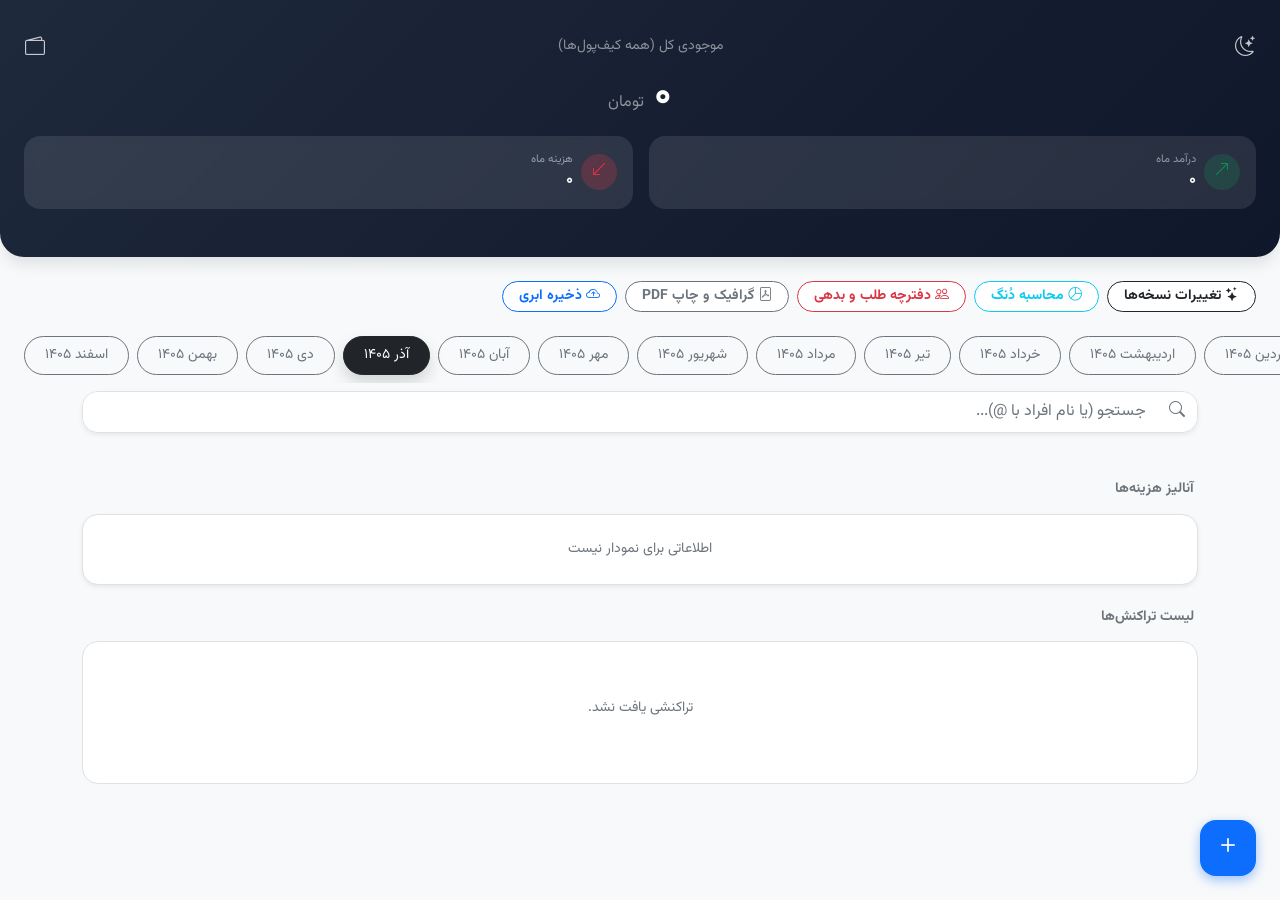
==== commit 9e9ed0d6: "Sync repo with live production version from 24eshop.ir/cash (v5)" ====
--- a/index.html
+++ b/index.html
@@ -1,432 +1,425 @@
 <!DOCTYPE html>
 <html lang="fa" dir="rtl">
-<head>
-    <meta charset="UTF-8">
-    <meta name="viewport" content="width=device-width, initial-scale=1.0">
+<head><meta charset="utf-8">
+    
+    <meta name="viewport" content="width=device-width, initial-scale=1.0, maximum-scale=1.0, user-scalable=no">
     <meta name="theme-color" content="#0f172a">
     <meta name="apple-mobile-web-app-capable" content="yes">
     <meta name="apple-mobile-web-app-status-bar-style" content="black-translucent">
-    <link rel="apple-touch-icon" href="assets/icons/icon-192.png">
+    <link rel="apple-touch-icon" href="icon.png">
     <link rel="manifest" href="manifest.json">
+    
     <title>مینی اپ حسابداری شخصی</title>
+    
     <link href="assets/Vazirmatn-font-face.css" rel="stylesheet" type="text/css" />
     <link rel="stylesheet" href="assets/bootstrap.rtl.min.css">
     <link rel="stylesheet" href="assets/bootstrap-icons.css">
+    
+    <!-- کتابخانه تولید تصویر از کدها (برای رسید) -->
     <script src="assets/html2canvas.min.js"></script>
+
     <style>
-        :root { --bg-color:#f8f9fa; --text-main:#212529; --text-muted:#6c757d; --card-bg:#fff; --input-bg:#f8f9fa; --border-color:#dee2e6; }
-        body.dark-mode { --bg-color:#121212; --text-main:#f8f9fa; --text-muted:#adb5bd; --card-bg:#1e1e1e; --input-bg:#2d2d2d; --border-color:#333; }
-        body { font-family:'Vazirmatn',sans-serif; background:var(--bg-color); color:var(--text-main); padding-bottom:90px; transition:all .3s; overflow-x:hidden; }
-        .dashboard-header { background:linear-gradient(135deg,#1e293b,#0f172a); color:#fff; border-bottom-left-radius:1.5rem; border-bottom-right-radius:1.5rem; padding:2rem 1.5rem; box-shadow:0 10px 15px -3px rgba(0,0,0,.1); }
-        .stat-card { background:rgba(255,255,255,.1); backdrop-filter:blur(4px); border-radius:1rem; padding:1rem; color:#fff; }
-        .actions-scroll,.month-scroll,.tags-scroll { display:flex; overflow-x:auto; scrollbar-width:none; gap:.5rem; padding:.5rem 1.5rem; scroll-snap-type:x mandatory; }
-        .actions-scroll::-webkit-scrollbar,.month-scroll::-webkit-scrollbar,.tags-scroll::-webkit-scrollbar { display:none; }
-        .month-btn { white-space:nowrap; scroll-snap-align:center; border-radius:50rem; padding:.5rem 1.25rem; font-size:.875rem; transition:all .2s; }
-        .tx-card { background:var(--card-bg); border:1px solid var(--border-color); border-radius:1rem; padding:1rem; margin-bottom:.75rem; box-shadow:0 1px 3px rgba(0,0,0,.05); display:flex; align-items:center; justify-content:space-between; transition:all .3s; }
-        .tx-icon-wrapper { width:48px; height:48px; border-radius:1rem; display:flex; align-items:center; justify-content:center; font-size:1.5rem; flex-shrink:0; }
-        .fab-btn { position:fixed; bottom:1.5rem; right:1.5rem; width:56px; height:56px; border-radius:1rem; background:#0d6efd; color:#fff; display:flex; align-items:center; justify-content:center; font-size:1.75rem; box-shadow:0 4px 12px rgba(13,110,253,.4); border:none; z-index:1000; }
-        .fab-btn:active { transform:scale(.95); }
-        .custom-modal-backdrop { position:fixed; inset:0; background:rgba(0,0,0,.6); z-index:4000; display:none; align-items:flex-end; justify-content:center; backdrop-filter:blur(2px); isolation:isolate; }
-        .custom-modal-backdrop.show { display:flex; animation:fadeIn .2s; }
-        .custom-modal-content { background:var(--card-bg); color:var(--text-main); width:100%; max-width:500px; border-top-left-radius:1.5rem; border-top-right-radius:1.5rem; padding:1.5rem; animation:slideUp .3s cubic-bezier(.16,1,.3,1); max-height:90vh; overflow-y:auto; }
-        .mini-dialog { display:none; position:fixed; top:50%; left:50%; transform:translate(-50%,-50%); background:var(--card-bg); color:var(--text-main); padding:1.5rem; border-radius:1rem; z-index:4200; width:90%; max-width:350px; box-shadow:0 10px 25px rgba(0,0,0,.3); border:1px solid var(--border-color); }
-        .mini-dialog.show { display:block; animation:zoomIn .2s; }
-        .overlay { display:none; position:fixed; inset:0; background:rgba(0,0,0,.5); z-index:4100; }
-        .overlay.show { display:block; }
-        .form-control,.form-select,.input-group-text { background:var(--input-bg)!important; color:var(--text-main)!important; border-color:var(--border-color)!important; }
-        .form-control::placeholder { color:var(--text-muted)!important; }
-        .text-dark { color:var(--text-main)!important; }
-        .text-muted { color:var(--text-muted)!important; }
-        .bg-white { background:var(--card-bg)!important; }
-        .bg-light { background:var(--input-bg)!important; }
-        .border-light { border-color:var(--border-color)!important; }
-        @keyframes slideUp{from{transform:translateY(100%)}to{transform:translateY(0)}}
-        @keyframes fadeIn{from{opacity:0}to{opacity:1}}
-        @keyframes zoomIn{from{transform:translate(-50%,-50%) scale(.9);opacity:0}to{transform:translate(-50%,-50%) scale(1);opacity:1}}
-        @media print{*{-webkit-print-color-adjust:exact!important;print-color-adjust:exact!important}.fab-btn,.actions-scroll,.month-scroll,.custom-modal-backdrop,.overlay,.mini-dialog,.input-group,#themeToggleBtn,#notificationBox,#toastContainer,.year-selector-wrap{display:none!important}body{background:#fff!important;color:#000!important;padding:0!important}.dashboard-header{background:#fff!important;color:#000!important;border:2px solid #ccc;border-radius:1rem;box-shadow:none;padding:1rem}.dashboard-header.has-print-filter #totalBalance,.dashboard-header.has-print-filter .stat-card{display:none!important}.print-filter-summary{display:block!important}.stat-card{background:#f8f9fa!important;color:#000!important;border:1px solid #ddd}.tx-card{border:1px solid #ccc!important;box-shadow:none!important;page-break-inside:avoid;background:#fff!important;color:#000!important}.progress{border:1px solid #ddd}}
-        .receipt-thumb{width:40px;height:40px;object-fit:cover;border-radius:.5rem;cursor:pointer;border:1px solid var(--border-color)}
-        .mention-chip{font-size:.75rem;padding:.25rem .75rem;border-radius:50rem;cursor:pointer;background:var(--input-bg);color:var(--text-main);border:1px solid var(--border-color);white-space:nowrap;transition:all .2s}
-        .mention-chip:hover,.mention-chip.active{background:#0d6efd;color:#fff;border-color:#0d6efd}
-        .canvas-isolation{position:fixed;left:-9999px;top:0;width:420px;height:auto;z-index:3999;opacity:0;pointer-events:none}
-        #receiptTemplate{width:400px;background:#fff;padding:30px;border-radius:16px;font-family:'Vazirmatn',sans-serif;color:#333;box-shadow:0 10px 30px rgba(0,0,0,.1);border:1px solid #eee;opacity:1;position:static}
-        .receipt-photo-frame{margin-top:14px;padding:10px;background:#f8f9fa;border:1px solid #dfe3e8;border-radius:12px;display:flex;align-items:center;justify-content:center;min-height:220px}.receipt-photo-frame img{width:100%;max-height:420px;object-fit:contain;border-radius:8px;border:1px solid #ddd;background:#fff}
-        .receipt-dashed{border-top:2px dashed #ccc;margin:20px 0}
-        .receipt-row{display:flex;justify-content:space-between;margin-bottom:15px;font-size:15px}
-        .receipt-val{font-weight:bold;color:#111}
-        .receipt-lbl{color:#777}
-        .date-wheel{height:132px;overflow-y:auto;scroll-snap-type:y mandatory;border:1px solid var(--border-color);border-radius:.75rem;background:var(--input-bg);text-align:center;font-weight:700;scrollbar-width:none}.date-wheel::-webkit-scrollbar{display:none}.date-wheel-item{height:42px;display:flex;align-items:center;justify-content:center;scroll-snap-align:center;color:var(--text-muted);transition:.15s}.date-wheel-item.selected{color:var(--text-main);font-size:1.15rem;font-weight:800}.date-wheel-pad{height:45px;scroll-snap-align:none}.date-wheel-wrap{position:relative}.date-wheel-wrap:before,.date-wheel-wrap:after{content:'';position:absolute;z-index:1;pointer-events:none;left:0;right:0;height:42px}.date-wheel-wrap:before{top:0;background:linear-gradient(var(--input-bg),transparent)}.date-wheel-wrap:after{bottom:0;background:linear-gradient(transparent,var(--input-bg))}.date-wheel-focus{position:absolute;z-index:2;left:4px;right:4px;top:45px;height:42px;border-top:1px solid #adb5bd;border-bottom:1px solid #adb5bd;border-radius:.25rem;pointer-events:none}
-        .print-filter-summary{display:none}
-        #toastContainer{position:fixed;bottom:90px;left:50%;transform:translateX(-50%);z-index:2000;display:flex;flex-direction:column;align-items:center;gap:.5rem;pointer-events:none}
-        .toast-msg{padding:.65rem 1.25rem;border-radius:.75rem;color:#fff;font-size:.875rem;font-weight:600;box-shadow:0 4px 15px rgba(0,0,0,.25);animation:toastIn .3s ease,toastOut .3s ease 2.7s forwards;pointer-events:auto;white-space:nowrap}
-        .toast-msg.success{background:#198754}.toast-msg.error{background:#dc3545}.toast-msg.warning{background:#ffc107;color:#212529}.toast-msg.info{background:#0d6efd}
-        @keyframes toastIn{from{opacity:0;transform:translateY(20px)}to{opacity:1;transform:translateY(0)}}
-        @keyframes toastOut{from{opacity:1}to{opacity:0}}
-        .year-selector-wrap{display:flex;align-items:center;gap:.5rem;padding:.25rem 1.5rem}
-        .year-selector-wrap select{max-width:100px}
-        .report-chart-bar{display:flex;align-items:flex-end;gap:.5rem;height:120px;padding:.5rem 0}
-        .report-chart-bar .bar-col{display:flex;flex-direction:column;align-items:center;flex:1;gap:.25rem}
-        .report-chart-bar .bar{width:100%;border-radius:.5rem .5rem 0 0;min-height:4px;transition:height .3s}
-        .report-chart-bar .bar-label{font-size:.65rem;color:var(--text-muted);white-space:nowrap}
-        .report-chart-bar .bar-value{font-size:.6rem;color:var(--text-muted);white-space:nowrap}
-        .annual-table{width:100%;font-size:.8rem}
-        .annual-table th,.annual-table td{padding:.4rem .5rem;border-bottom:1px solid var(--border-color)}
-        .annual-table th{font-weight:700;color:var(--text-muted);font-size:.7rem}
-        .budget-bar-wrap{margin-top:.5rem}
-        .budget-bar-wrap .budget-info{display:flex;justify-content:space-between;font-size:.75rem;margin-bottom:.25rem}
-        /* صفحه ورود */
-        #loginScreen{position:fixed;inset:0;z-index:3000;display:flex;align-items:center;justify-content:center;background:linear-gradient(135deg,#1e293b,#0f172a);padding:1.5rem}
-        .login-card{background:#fff;border-radius:1.5rem;padding:2rem;max-width:380px;width:100%;box-shadow:0 20px 60px rgba(0,0,0,.3)}
-        .login-card .login-logo{width:64px;height:64px;border-radius:1rem;background:#0d6efd;color:#fff;display:flex;align-items:center;justify-content:center;font-size:2rem;margin:0 auto 1.5rem}
-        /* چت هوش مصنوعی */
-        #aiModal .custom-modal-content{max-width:500px}
-        #imageViewerDialog,#notificationCenterModal,#dashboardSettingsModal{z-index:4300!important}
-        .ai-chat-area{min-height:300px;max-height:50vh;overflow-y:auto;padding:.5rem;border-radius:.75rem;background:var(--input-bg);margin-bottom:.75rem}
-        .ai-msg{padding:.65rem 1rem;border-radius:.75rem;margin-bottom:.5rem;font-size:.875rem;line-height:1.6;white-space:pre-wrap;word-break:break-word}
-        .ai-msg.user{background:#0d6efd;color:#fff;margin-left:2rem;border-bottom-right-radius:.25rem}
-        .ai-msg.bot{background:var(--card-bg);color:var(--text-main);border:1px solid var(--border-color);margin-right:2rem;border-bottom-left-radius:.25rem}
-        .ai-msg{display:flex;gap:.5rem;align-items:flex-start;box-shadow:0 4px 14px rgba(0,0,0,.04);animation:aiIn .22s ease-out}.ai-avatar{font-size:1.1rem;line-height:1.5}.ai-msg-content{flex:1}.ai-bullet{margin:.2rem 0}.ai-insight-card{transition:transform .2s,box-shadow .2s;background:linear-gradient(135deg,var(--input-bg),var(--card-bg))}.ai-insight-card:hover{transform:translateY(-2px);box-shadow:0 8px 20px rgba(25,135,84,.12)}@keyframes aiIn{from{opacity:0;transform:translateY(5px)}to{opacity:1;transform:none}}
-        .ai-typing{display:inline-flex;gap:.25rem;padding:.5rem 1rem}
-        .ai-typing span{width:8px;height:8px;border-radius:50%;background:var(--text-muted);animation:aiBounce .6s infinite alternate}
-        .ai-typing span:nth-child(2){animation-delay:.2s}
-        .ai-typing span:nth-child(3){animation-delay:.4s}
-        @keyframes aiBounce{from{opacity:.3;transform:translateY(0)}to{opacity:1;transform:translateY(-4px)}}
-        .ai-insight-card{background:var(--input-bg);border:1px solid var(--border-color);border-radius:.75rem;padding:.75rem;margin-bottom:.5rem;font-size:.8rem;line-height:1.5}
-        .ai-insight-card strong{color:#0d6efd}
-        /* نوتیفیکیشن هوشمند */
-        .smart-notif{background:linear-gradient(135deg,#fef3c7,#fde68a);border:1px solid #f59e0b;border-radius:.75rem;padding:.75rem 1rem;margin-bottom:.5rem;font-size:.8rem;color:#78350f;display:flex;align-items:start;gap:.5rem}
-        .smart-notif i{color:#f59e0b;font-size:1.1rem;margin-top:.1rem}
-        /* گزارش پیشرفته */
-        .report-stat-card{background:var(--input-bg);border:1px solid var(--border-color);border-radius:.75rem;padding:.75rem;text-align:center}
-        .report-stat-card .stat-val{font-size:1.1rem;font-weight:700;color:var(--text-main)}
-        .report-stat-card .stat-lbl{font-size:.7rem;color:var(--text-muted)}
-        .heatmap-cell{width:100%;height:20px;border-radius:3px;transition:all .2s}
-        .trend-up{color:#198754}.trend-down{color:#dc3545}
+        :root {
+            --bg-color: #f8f9fa;
+            --text-main: #212529;
+            --text-muted: #6c757d;
+            --card-bg: #ffffff;
+            --input-bg: #f8f9fa;
+            --border-color: #dee2e6;
+        }
+
+        body.dark-mode {
+            --bg-color: #121212;
+            --text-main: #f8f9fa;
+            --text-muted: #adb5bd;
+            --card-bg: #1e1e1e;
+            --input-bg: #2d2d2d;
+            --border-color: #333333;
+        }
+
+        body { font-family: 'Vazirmatn', sans-serif; background-color: var(--bg-color); color: var(--text-main); padding-bottom: 90px; transition: all 0.3s ease; overflow-x: hidden; }
+        
+        .dashboard-header {
+            background: linear-gradient(135deg, #1e293b, #0f172a);
+            color: white; border-bottom-left-radius: 1.5rem; border-bottom-right-radius: 1.5rem;
+            padding: 2rem 1.5rem; box-shadow: 0 10px 15px -3px rgba(0, 0, 0, 0.1);
+        }
+        .stat-card { background: rgba(255, 255, 255, 0.1); backdrop-filter: blur(4px); border-radius: 1rem; padding: 1rem; color: white; }
+        
+        .actions-scroll, .month-scroll, .tags-scroll {
+            display: flex; overflow-x: auto; scrollbar-width: none; -ms-overflow-style: none;
+            gap: 0.5rem; padding: 0.5rem 1.5rem; scroll-snap-type: x mandatory;
+        }
+        .actions-scroll::-webkit-scrollbar, .month-scroll::-webkit-scrollbar, .tags-scroll::-webkit-scrollbar { display: none; }
+        .month-btn { white-space: nowrap; scroll-snap-align: center; border-radius: 50rem; padding: 0.5rem 1.25rem; font-size: 0.875rem; transition: all 0.2s; }
+        
+        .tx-card { background: var(--card-bg); border: 1px solid var(--border-color); border-radius: 1rem; padding: 1rem; margin-bottom: 0.75rem; box-shadow: 0 1px 3px rgba(0,0,0,0.05); display: flex; align-items: center; justify-content: space-between; transition: all 0.3s; }
+        .tx-icon-wrapper { width: 48px; height: 48px; border-radius: 1rem; display: flex; align-items: center; justify-content: center; font-size: 1.5rem; flex-shrink: 0;}
+
+        .fab-btn {
+            position: fixed; bottom: 1.5rem; right: 1.5rem; width: 56px; height: 56px; border-radius: 1rem;
+            background-color: #0d6efd; color: white; display: flex; align-items: center; justify-content: center;
+            font-size: 1.75rem; box-shadow: 0 4px 12px rgba(13, 110, 253, 0.4); border: none; z-index: 1000;
+        }
+        .fab-btn:active { transform: scale(0.95); }
+
+        .custom-modal-backdrop { position: fixed; top: 0; left: 0; width: 100%; height: 100%; background: rgba(0,0,0,0.6); z-index: 1050; display: none; align-items: flex-end; justify-content: center; backdrop-filter: blur(2px); }
+        .custom-modal-backdrop.show { display: flex; animation: fadeIn 0.2s; }
+        .custom-modal-content { background: var(--card-bg); color: var(--text-main); width: 100%; max-width: 500px; border-top-left-radius: 1.5rem; border-top-right-radius: 1.5rem; padding: 1.5rem; animation: slideUp 0.3s cubic-bezier(0.16, 1, 0.3, 1); max-height: 90vh; overflow-y: auto; }
+
+        .mini-dialog { display: none; position: fixed; top: 50%; left: 50%; transform: translate(-50%, -50%); background: var(--card-bg); color: var(--text-main); padding: 1.5rem; border-radius: 1rem; z-index: 1100; width: 90%; max-width: 350px; box-shadow: 0 10px 25px rgba(0,0,0,0.3); border: 1px solid var(--border-color); }
+        .mini-dialog.show { display: block; animation: zoomIn 0.2s; }
+        .overlay { display: none; position: fixed; top: 0; left: 0; right: 0; bottom: 0; background: rgba(0,0,0,0.5); z-index: 1090; }
+        .overlay.show { display: block; }
+
+        /* Dark Mode Input Overrides */
+        .form-control, .form-select, .input-group-text { background-color: var(--input-bg) !important; color: var(--text-main) !important; border-color: var(--border-color) !important; }
+        .form-control::placeholder { color: var(--text-muted) !important; }
+        .text-dark { color: var(--text-main) !important; }
+        .text-muted { color: var(--text-muted) !important; }
+        .bg-white { background-color: var(--card-bg) !important; }
+        .bg-light { background-color: var(--input-bg) !important; }
+        .border-light { border-color: var(--border-color) !important; }
+
+        @keyframes slideUp { from { transform: translateY(100%); } to { transform: translateY(0); } }
+        @keyframes fadeIn { from { opacity: 0; } to { opacity: 1; } }
+        @keyframes zoomIn { from { transform: translate(-50%, -50%) scale(0.9); opacity: 0; } to { transform: translate(-50%, -50%) scale(1); opacity: 1; } }
+
+        /* --- Print Styles (Visual PDF Optimization) --- */
+        @media print {
+            * { -webkit-print-color-adjust: exact !important; print-color-adjust: exact !important; }
+            .fab-btn, .actions-scroll, .month-scroll, .custom-modal-backdrop, .overlay, .mini-dialog, .input-group, #themeToggleBtn, #notificationBox { display: none !important; }
+            body { background: white !important; color: black !important; padding: 0 !important; }
+            .dashboard-header { background: white !important; color: black !important; border: 2px solid #ccc; border-radius: 1rem; box-shadow: none; padding: 1rem; }
+            .stat-card { background: #f8f9fa !important; color: black !important; border: 1px solid #ddd; }
+            .stat-card div { color: black !important; }
+            .tx-card { border: 1px solid #ccc !important; box-shadow: none !important; page-break-inside: avoid; background: white !important; color: black !important; }
+            .progress { border: 1px solid #ddd; }
+        }
+        
+        .receipt-thumb { width: 40px; height: 40px; object-fit: cover; border-radius: 0.5rem; cursor: pointer; border: 1px solid var(--border-color);}
+        .mention-chip { font-size: 0.75rem; padding: 0.25rem 0.75rem; border-radius: 50rem; cursor: pointer; background-color: var(--input-bg); color: var(--text-main); border: 1px solid var(--border-color); white-space: nowrap; transition: all 0.2s;}
+        .mention-chip:hover, .mention-chip.active { background-color: #0d6efd; color: white; border-color: #0d6efd; }
+
+        /* Hidden Wrap to prevent Mobile Overflow/Scroll bugs from Canvas Templates */
+        .canvas-isolation { width: 0; height: 0; overflow: hidden; position: absolute; }
+
+        #receiptTemplate {
+            position: fixed; left: -10000px; top: -10000px; width: 400px;
+            background: #fff; padding: 30px; border-radius: 16px;
+            font-family: 'Vazirmatn', sans-serif; color: #333;
+            box-shadow: 0 10px 30px rgba(0,0,0,0.1); border: 1px solid #eee;
+        }
+        .receipt-dashed { border-top: 2px dashed #ccc; margin: 20px 0; }
+        .receipt-row { display: flex; justify-content: space-between; margin-bottom: 15px; font-size: 15px; }
+        .receipt-val { font-weight: bold; color: #111; }
+        .receipt-lbl { color: #777; }
     </style>
 </head>
 <body>
 
-    <!-- صفحه ورود -->
-    <div id="loginScreen" style="display:none">
-        <div class="login-card">
-            <div class="login-logo"><i class="bi bi-wallet2"></i></div>
-            <h4 class="text-center fw-bold mb-1 text-dark" id="loginTitle">ورود به حساب</h4>
-            <p class="text-center text-muted small mb-4" id="loginSubtitle">برای همگام‌سازی داده‌ها وارد شوید</p>
-            <div id="loginError" class="alert alert-danger d-none py-2 small"></div>
-            <div class="mb-3"><input type="text" id="loginUsername" class="form-control bg-light border-0 py-2 text-dark" placeholder="نام کاربری" dir="ltr"></div>
-            <div class="mb-3"><input type="password" id="loginPassword" class="form-control bg-light border-0 py-2 text-dark" placeholder="رمز عبور" dir="ltr"></div>
-            <div class="mb-3 d-none" id="displayNameField"><input type="text" id="loginDisplayName" class="form-control bg-light border-0 py-2 text-dark" placeholder="نام نمایشی (اختیاری)"></div>
-            <button class="btn btn-primary w-100 py-2 rounded-3 fw-bold mb-2" id="loginBtn" onclick="handleAuth()">ورود</button>
-            <button class="btn btn-link w-100 text-decoration-none small" id="toggleAuthBtn" onclick="toggleAuthMode()">ثبت‌نام می‌کنم</button>
-            <hr class="border-light my-3">
-            <button class="btn btn-outline-info w-100 py-2 rounded-3 small" onclick="continueAsGuest()"><i class="bi bi-eye"></i> مشاهده دمو (بدون ثبت‌نام)</button>
-        </div>
-    </div>
-
-    <!-- نوار کاربر -->
-    <div id="userBar" class="d-flex justify-content-between align-items-center px-3 py-2 bg-white border-bottom" style="display:none">
-        <span class="small text-muted"><i class="bi bi-person-circle"></i> <span id="userDisplayName">کاربر</span></span>
-        <div class="d-flex gap-2">
-            <a href="admin.php" class="btn btn-sm btn-outline-primary rounded-pill px-3" id="adminPanelLink" style="display:none"><i class="bi bi-shield-lock"></i> پنل مدیریت</a>
-            <button class="btn btn-sm btn-outline-secondary rounded-pill px-3" onclick="openNotificationPrefs()" id="notifPrefsBtn" style="display:none"><i class="bi bi-bell"></i> اعلان‌ها</button>
-            <button class="btn btn-sm btn-outline-warning rounded-pill px-3" onclick="openNotificationCenter()"><i class="bi bi-bell-fill"></i> اعلان‌ها <span id="notificationBadge" class="badge bg-danger d-none">۰</span></button>
-            <button class="btn btn-sm btn-outline-danger rounded-pill px-3" onclick="handleLogout()"><i class="bi bi-box-arrow-right"></i> خروج</button>
-        </div>
-    </div>
-
+    <!-- Header / Dashboard -->
     <div class="dashboard-header text-center relative">
         <div class="d-flex justify-content-between align-items-start mb-2">
-            <button id="themeToggleBtn" onclick="toggleTheme()" class="btn btn-link text-white p-0 text-decoration-none opacity-75"><i class="bi bi-moon-stars fs-5"></i></button>
-            <div class="text-center"><p class="text-white-50 small mb-0 pt-1">موجودی کل</p><p class="text-white-50 mb-0" style="cursor:pointer;text-decoration:underline;font-size:.65rem" onclick="openWindow('budgetModal')">تنظیم بودجه</p></div>
-            <div class="d-flex gap-2"><button class="btn btn-link text-white p-0 opacity-75" onclick="openWindow('dashboardSettingsModal')"><i class="bi bi-sliders fs-5"></i></button><button class="btn btn-link text-white p-0 opacity-75" onclick="openWindow('walletsModal')"><i class="bi bi-wallet2 fs-5"></i></button></div>
-        </div>
-        <h1 class="fw-bold mb-3" id="totalBalance">— <span class="fs-6 fw-normal text-white-50">تومان</span></h1>
+            <button id="themeToggleBtn" onclick="toggleTheme()" class="btn btn-link text-white p-0 text-decoration-none opacity-75">
+                <i class="bi bi-moon-stars fs-5"></i>
+            </button>
+            <p class="text-white-50 small mb-0 pt-1">موجودی کل (همه کیف‌پول‌ها)</p>
+            <button class="btn btn-link text-white p-0 opacity-75" onclick="openWindow('walletsModal')"><i class="bi bi-wallet2 fs-5"></i></button>
+        </div>
+        
+        <h1 class="fw-bold mb-3" id="totalBalance">۰ <span class="fs-6 fw-normal text-white-50">تومان</span></h1>
+        
         <div class="d-flex gap-3 mb-3">
-            <div class="stat-card flex-fill d-flex align-items-center text-start gap-2"><div class="rounded-circle bg-success bg-opacity-25 text-success p-2 d-flex align-items-center justify-content-center" style="width:36px;height:36px"><i class="bi bi-arrow-up-right"></i></div><div><div class="text-white-50" style="font-size:.7rem">درآمد ماه</div><div class="fw-bold" id="totalIncome">—</div></div></div>
-            <div class="stat-card flex-fill d-flex align-items-center text-start gap-2"><div class="rounded-circle bg-danger bg-opacity-25 text-danger p-2 d-flex align-items-center justify-content-center" style="width:36px;height:36px"><i class="bi bi-arrow-down-left"></i></div><div><div class="text-white-50" style="font-size:.7rem">هزینه ماه</div><div class="fw-bold" id="totalExpense">—</div></div></div>
-        </div>
-        <div class="budget-bar-wrap" id="budgetBarWrap" style="display:none">
-            <div class="budget-info"><span class="text-white-50" style="font-size:.7rem">بودجه ماهانه</span><span id="budgetText" class="text-white-50" style="font-size:.7rem"></span></div>
-            <div class="progress" style="height:6px;background:rgba(255,255,255,.2)"><div class="progress-bar" id="budgetProgressBar" style="width:0%;transition:width .3s"></div></div>
-        </div>
-        <div id="printFilterSummary" class="print-filter-summary"></div>
-    </div>
-
-    <div class="container mt-3" id="notificationBox" style="display:none">
+            <div class="stat-card flex-fill d-flex align-items-center text-start gap-2">
+                <div class="rounded-circle bg-success bg-opacity-25 text-success p-2 d-flex align-items-center justify-content-center" style="width:36px; height:36px;"><i class="bi bi-arrow-up-right"></i></div>
+                <div><div class="text-white-50" style="font-size: 0.7rem;">درآمد ماه</div><div class="fw-bold" id="totalIncome">۰</div></div>
+            </div>
+            <div class="stat-card flex-fill d-flex align-items-center text-start gap-2">
+                <div class="rounded-circle bg-danger bg-opacity-25 text-danger p-2 d-flex align-items-center justify-content-center" style="width:36px; height:36px;"><i class="bi bi-arrow-down-left"></i></div>
+                <div><div class="text-white-50" style="font-size: 0.7rem;">هزینه ماه</div><div class="fw-bold" id="totalExpense">۰</div></div>
+            </div>
+        </div>
+    </div>
+
+    <!-- Smart Notification Box (Recurring Reminder) -->
+    <div class="container mt-3" id="notificationBox" style="display: none;">
         <div class="alert alert-warning d-flex justify-content-between align-items-center mb-0 rounded-4 shadow-sm border-0 py-2">
             <div class="small fw-bold text-dark"><i class="bi bi-bell-fill text-warning me-2"></i>شما <span id="notifCount" class="text-danger"></span> پرداختی ثابت دارید.</div>
             <button class="btn btn-sm btn-warning rounded-pill px-3 fw-bold" onclick="openWindow('recurringModal')">مشاهده</button>
         </div>
     </div>
 
-    <div class="mt-3"><div class="actions-scroll">
-        <button onclick="openWindow('changelogModal')" class="btn btn-sm btn-outline-dark rounded-pill fw-bold text-nowrap px-3 bg-white"><i class="bi bi-stars"></i> تغییرات</button>
-        <button onclick="openWindow('splitBillModal')" class="btn btn-sm btn-outline-info rounded-pill fw-bold text-nowrap px-3 bg-white"><i class="bi bi-pie-chart"></i> دُنگ</button>
-        <button onclick="openWindow('debtsModal')" class="btn btn-sm btn-outline-danger rounded-pill fw-bold text-nowrap px-3 bg-white"><i class="bi bi-people"></i> طلب و بدهی</button>
-        <button onclick="openWindow('goalsModal')" class="btn btn-sm btn-outline-success rounded-pill fw-bold text-nowrap px-3 bg-white"><i class="bi bi-bullseye"></i> اهداف</button>
-        <button onclick="openWindow('reportsModal')" class="btn btn-sm btn-outline-secondary rounded-pill fw-bold text-nowrap px-3 bg-white"><i class="bi bi-bar-chart-line"></i> گزارش‌ها</button><button onclick="openWindow('guideModal')" class="btn btn-sm btn-outline-info rounded-pill fw-bold text-nowrap px-3 bg-white"><i class="bi bi-question-circle"></i> راهنمای برنامه</button>
-        <button onclick="openWindow('dataToolsModal')" class="btn btn-sm btn-outline-primary rounded-pill fw-bold text-nowrap px-3 bg-white"><i class="bi bi-box-arrow-up-right"></i> ابزارهای داده</button>
-        <input type="file" id="importFileInput" accept=".json" style="display:none" onchange="importJSON(this.files[0]);this.value=''">
-        <span id="syncStatus" class="small text-muted align-self-center"></span>
-        <button onclick="openWindow('aiModal')" class="btn btn-sm btn-outline-success rounded-pill fw-bold text-nowrap px-3 bg-white"><i class="bi bi-robot"></i> دستیار هوشمند</button>
-    </div></div>
-
-    <div class="year-selector-wrap mt-2"><i class="bi bi-calendar3 text-muted"></i><select id="yearSelector" class="form-select form-select-sm bg-white border border-light rounded-3 py-1 text-dark" onchange="changeYear(this.value)"></select></div>
-    <div class="mt-2"><div class="month-scroll" id="monthContainer"></div></div>
-    <div class="container mt-2"><div class="input-group shadow-sm rounded-4 overflow-hidden border border-light"><span class="input-group-text bg-white border-0 text-muted"><i class="bi bi-search"></i></span><input type="text" id="searchInput" class="form-control bg-white border-0 py-2 text-dark" placeholder="جستجو در توضیح، مبلغ یا دسته‌بندی..." oninput="debounceSearch()"><button class="btn btn-light border-0 text-muted" onclick="clearSearch()" title="پاک کردن جستجو"><i class="bi bi-x-lg"></i></button><button class="btn btn-light border-0" onclick="toggleAdvancedSearch()"><i class="bi bi-funnel"></i></button></div><div id="advancedSearch" class="row g-2 mt-2 d-none"><div class="col-6 col-md-3"><select id="searchType" class="form-select form-select-sm" onchange="renderDashboard()"><option value="">همه نوع‌ها</option><option value="income">درآمد</option><option value="expense">هزینه</option></select></div><div class="col-6 col-md-3"><select id="searchWallet" class="form-select form-select-sm" onchange="renderDashboard()"><option value="">همه کیف‌پول‌ها</option></select></div><div class="col-6 col-md-3"><input id="searchMin" type="number" min="0" class="form-control form-control-sm" placeholder="حداقل مبلغ" oninput="debounceSearch()"></div><div class="col-6 col-md-3"><input id="searchMax" type="number" min="0" class="form-control form-control-sm" placeholder="حداکثر مبلغ" oninput="debounceSearch()"></div></div></div>
-    <div class="mt-2"><div class="tags-scroll" id="mentionsContainer"></div></div>
-    <div class="container mt-4"><h6 class="text-muted fw-bold mb-3 px-1 small">آنالیز هزینه‌ها</h6><div id="chartContainer" class="bg-white p-3 rounded-4 shadow-sm border border-light text-dark"></div></div>
-    <div class="container mt-4"><h6 class="text-muted fw-bold mb-3 px-1 small">لیست تراکنش‌ها</h6><div id="transactionsList"><div class="text-center py-5 text-muted">در حال بارگذاری...</div></div></div>
-    <button class="fab-btn" onclick="openModalForNew()"><i class="bi bi-plus"></i></button><button class="btn btn-success rounded-pill shadow" style="position:fixed;bottom:1.5rem;left:1rem;z-index:1000" onclick="startVoiceTransaction()"><i class="bi bi-mic-fill me-1"></i>ثبت صوتی AI</button>
-    <div id="toastContainer"></div>
-    <div class="canvas-isolation"><div id="receiptTemplate" dir="rtl"><div class="text-center mb-4"><div class="d-inline-block p-3 rounded-circle" style="background:#0f172a;color:#fff"><i class="bi bi-wallet2" style="font-size:32px"></i></div><h4 class="fw-bold mt-3 mb-0" style="color:#0f172a">رسید تراکنش</h4><span class="text-muted small">سیستم حسابداری شخصی</span></div><div class="receipt-dashed"></div><div class="receipt-row"><span class="receipt-lbl">مبلغ:</span><span class="receipt-val fs-5" id="receiptAmount">۰</span></div><div class="receipt-row"><span class="receipt-lbl">وضعیت:</span><span class="receipt-val" id="receiptType">موفق</span></div><div class="receipt-row"><span class="receipt-lbl">تاریخ:</span><span class="receipt-val" id="receiptDate">۱۴۰۳/۰۱/۰۱</span></div><div class="receipt-row"><span class="receipt-lbl">دسته‌بندی:</span><span class="receipt-val" id="receiptCat">عمومی</span></div><div id="receiptExtraImage"></div><div class="receipt-dashed"></div><div class="mt-3"><span class="receipt-lbl d-block mb-1">شرح:</span><span class="receipt-val d-block" style="background:#f8f9fa;padding:10px;border-radius:8px" id="receiptDesc">-</span></div></div></div>
-
-    <div class="custom-modal-backdrop" id="txModal" onclick="if(event.target===this)closeWindow('txModal')"><div class="custom-modal-content">
-        <div class="d-flex justify-content-between align-items-center mb-4"><h5 class="fw-bold mb-0 text-dark" id="txModalTitle">ثبت تراکنش</h5><button type="button" class="btn-close bg-secondary opacity-50 rounded-circle p-2" onclick="closeWindow('txModal')"></button></div>
-        <form id="txForm" onsubmit="handleFormSubmit(event)">
-            <div class="d-flex bg-light rounded-3 p-1 mb-3"><button type="button" id="btnExpense" class="btn btn-danger fw-bold flex-fill shadow-sm" onclick="setType('expense')">هزینه</button><button type="button" id="btnIncome" class="btn btn-light text-muted fw-bold flex-fill" onclick="setType('income')">درآمد</button></div>
-            <div class="mb-3"><input type="text" id="txAmount" class="form-control form-control-lg bg-light border-0 fw-bold fs-4 text-start text-dark" placeholder="مبلغ (تومان)" dir="ltr" required oninput="formatInputMoney(this)"></div>
-            <div class="mb-3"><input type="text" id="txDesc" class="form-control bg-light border-0 py-2 text-dark" placeholder="شرح (تگ افراد با @)" required></div>
-            <div class="row g-2 mb-3"><div class="col-6"><input type="text" id="txDate" class="form-control bg-light border-0 py-2 text-center text-dark" dir="ltr" readonly onclick="openDatePicker()" required></div><div class="col-6"><div class="input-group"><select id="txCategory" class="form-select bg-light border-0 py-2 text-dark"></select><button type="button" class="btn btn-light border border-light text-primary" onclick="openWindow('addCategoryDialog')"><i class="bi bi-plus-lg"></i></button></div></div></div>
-            <div class="mb-3"><select id="txWallet" class="form-select bg-light border-0 py-2 text-dark"></select></div>
-            <div id="existingReceiptArea" class="mb-3 d-none align-items-center bg-white p-2 rounded-3 border border-light"><img id="existingReceiptImg" src="" style="width:40px;height:40px;object-fit:cover;border-radius:6px;cursor:pointer" onclick="openImageViewer(this.src)"><div class="ms-3 flex-fill small text-dark fw-bold">عکس قبلی</div><button type="button" class="btn btn-sm btn-outline-danger px-2 py-1" onclick="markReceiptForDeletion()"><i class="bi bi-trash"></i></button></div>
-            <div class="mb-4"><label class="form-label text-muted small fw-bold mb-1"><i class="bi bi-camera"></i> تصویر فاکتور</label><input type="file" id="txReceipt" class="d-none" accept="image/*" onchange="setReceiptFile(this)"><input type="file" id="txCameraReceipt" class="d-none" accept="image/*" capture="environment" onchange="setReceiptFile(this)"><div class="d-flex gap-2"><button type="button" class="btn btn-outline-secondary flex-fill" onclick="document.getElementById('txReceipt').click()"><i class="bi bi-images"></i> انتخاب از گالری</button><button type="button" class="btn btn-outline-primary flex-fill" onclick="document.getElementById('txCameraReceipt').click()"><i class="bi bi-camera"></i> گرفتن عکس</button><button type="button" class="btn btn-outline-dark" onclick="cropReceiptImage()" title="برش عکس"><i class="bi bi-crop"></i></button><button type="button" class="btn btn-outline-success" onclick="analyzeReceiptWithAI()"><i class="bi bi-stars"></i></button></div><div id="receiptFileName" class="small text-muted mt-1">عکسی انتخاب نشده است.</div><div class="small text-muted">هر دو روش پیش از آپلود فشرده و متناسب می‌شوند.</div><div id="ocrStatus" class="small text-muted mt-1"></div><div id="ocrResultPanel" class="alert alert-success small mt-2 d-none"></div></div>
-            <button type="submit" id="submitBtn" class="btn btn-primary w-100 py-3 rounded-3 fw-bold fs-6">ثبت</button>
-        </form>
-    </div></div>
-
-    <div class="custom-modal-backdrop" id="changelogModal" onclick="if(event.target===this)closeWindow('changelogModal')"><div class="custom-modal-content">
-        <div class="d-flex justify-content-between align-items-center mb-4"><h5 class="fw-bold mb-0 text-dark">تغییرات نسخه‌ها</h5><button type="button" class="btn-close" onclick="closeWindow('changelogModal')"></button></div>
-        <ul class="list-group list-group-flush text-start border rounded text-dark" dir="rtl" style="font-size:.85rem">
-            <li class="list-group-item bg-transparent"><strong>نسخه ۷:</strong> پایگاه داده SQLite، احراز هویت چندکاربره، همگام‌سازی ابری، دستیار مالی هوشمند (AI)، نوتیفیکیشن‌های هوشمند، گزارش‌های پیشرفته (نقشه حرارتی، نرخ مصرف بودجه، مقایسه ماهانه).</li>
-            <li class="list-group-item bg-transparent"><strong>نسخه ۶:</strong> امنیت API، backup خودکار، گزارش‌ها، فیلتر سال، اهداف مالی، بودجه، Export/Import، toast، XSS fix، debounce، cache-first SW.</li>
-            <li class="list-group-item bg-transparent"><strong>نسخه ۵:</strong> کنترل ورژن، ویرایش/حذف عکس فاکتور، عکس در رسید، تقویم هوشمند.</li>
-            <li class="list-group-item bg-transparent"><strong>نسخه ۴:</strong> رسید تصویری، تگ @، اعداد فارسی.</li>
-            <li class="list-group-item bg-transparent"><strong>نسخه ۳:</strong> دارک مود، چند کیف پولی، دُنگ، PDF.</li>
-            <li class="list-group-item bg-transparent"><strong>نسخه ۲:</strong> ذخیره ابری، اقساط ثابت، دفترچه بدهی.</li>
-            <li class="list-group-item bg-transparent"><strong>نسخه ۱:</strong> ساختار اولیه.</li>
-        </ul>
-    </div></div>
-
-    <div class="custom-modal-backdrop" id="splitBillModal" onclick="if(event.target===this)closeWindow('splitBillModal')"><div class="custom-modal-content">
-        <div class="d-flex justify-content-between align-items-center mb-4"><h5 class="fw-bold mb-0 text-dark">محاسبه دُنگ</h5><button type="button" class="btn-close" onclick="closeWindow('splitBillModal')"></button></div>
-        <div class="mb-3"><label class="form-label small text-muted">مبلغ کل</label><input type="text" id="dongTotal" class="form-control bg-light border-0 text-start fw-bold" dir="ltr" placeholder="تومان" oninput="formatInputMoney(this);calculateDong()"></div>
-        <div class="mb-4"><label class="form-label small text-muted">تعداد افراد</label><input type="text" id="dongPeople" class="form-control bg-light border-0 text-center fw-bold" value="۲" oninput="formatInputMoney(this);calculateDong()"></div>
-        <div class="p-3 bg-light rounded-3 text-center mb-4 border border-light"><span class="text-muted small d-block mb-1">سهم هر نفر</span><span class="fs-3 fw-bold text-primary" id="dongResult">۰</span> <span class="text-muted">تومان</span></div>
-        <p class="small text-muted text-center">نام دوست برای ثبت طلبکاری:</p>
-        <div class="d-flex gap-2 mb-2"><input type="text" id="dongPersonName" class="form-control bg-light border-0" placeholder="نام دوست"><button class="btn btn-success" onclick="addDongToDebt()">ثبت</button></div>
-    </div></div>
-
-    <div class="custom-modal-backdrop" id="walletsModal" onclick="if(event.target===this)closeWindow('walletsModal')"><div class="custom-modal-content">
-        <div class="d-flex justify-content-between align-items-center mb-4"><h5 class="fw-bold mb-0 text-dark">کیف پول‌ها</h5><button type="button" class="btn-close" onclick="closeWindow('walletsModal')"></button></div>
-        <div id="walletsList" class="mb-3 border border-light rounded-3 p-2 bg-light text-dark" style="max-height:250px;overflow-y:auto"></div>
-        <hr class="border-secondary"><div class="d-flex gap-2"><input type="text" id="newWalletName" class="form-control bg-light border-0 text-dark" placeholder="نام"><button class="btn btn-primary" onclick="addWallet()">افزودن</button></div>
-    </div></div>
-
-    <div class="custom-modal-backdrop" id="debtsModal" onclick="if(event.target===this)closeWindow('debtsModal')"><div class="custom-modal-content">
-        <div class="d-flex justify-content-between align-items-center mb-4"><h5 class="fw-bold mb-0 text-dark">طلب و بدهی</h5><button type="button" class="btn-close" onclick="closeWindow('debtsModal')"></button></div>
-        <div id="debtsList" class="mb-3 border border-light rounded-3 p-2 bg-light text-dark" style="max-height:250px;overflow-y:auto"></div>
-        <hr class="border-secondary">
-        <div class="row g-2 mb-2"><div class="col-8"><input type="text" id="debtPerson" class="form-control bg-light border-0 text-dark" placeholder="نام"></div><div class="col-4"><select id="debtType" class="form-select bg-light border-0 text-dark"><option value="owe_me">طلبکارم</option><option value="i_owe">بدهکارم</option></select></div><div class="col-12"><input type="text" id="debtAmount" class="form-control bg-light border-0 text-start text-dark" dir="ltr" placeholder="مبلغ" oninput="formatInputMoney(this)"></div></div>
-        <button class="btn btn-danger w-100" onclick="addDebt()">ثبت</button>
-    </div></div>
-
-    <div class="custom-modal-backdrop" id="recurringModal" onclick="if(event.target===this)closeWindow('recurringModal')"><div class="custom-modal-content">
-        <div class="d-flex justify-content-between align-items-center mb-4"><h5 class="fw-bold mb-0 text-dark">اقساط ثابت</h5><button type="button" class="btn-close" onclick="closeWindow('recurringModal')"></button></div>
-        <div id="recurringList" class="mb-3 border border-light rounded-3 p-2 bg-light text-dark" style="max-height:200px;overflow-y:auto"></div>
-        <button class="btn btn-success w-100 mb-4 py-2" onclick="applyRecurringToCurrentMonth()"><i class="bi bi-check-all"></i> اعمال برای ماه فعلی</button>
-        <hr class="border-secondary"><h6 class="fw-bold mb-3 small text-dark">قسط جدید</h6>
-        <div class="row g-2 mb-3"><div class="col-12"><input type="text" id="recDesc" class="form-control bg-light border-0 text-dark" placeholder="نام قسط"></div><div class="col-12"><input type="text" id="recAmount" class="form-control bg-light border-0 text-start text-dark" dir="ltr" placeholder="مبلغ" oninput="formatInputMoney(this)"></div></div>
-        <button class="btn btn-outline-primary w-100" onclick="addRecurringItem()">+ افزودن</button>
-    </div></div>
-
-    <div class="custom-modal-backdrop" id="goalsModal" onclick="if(event.target===this)closeWindow('goalsModal')"><div class="custom-modal-content">
-        <div class="d-flex justify-content-between align-items-center mb-4"><h5 class="fw-bold mb-0 text-dark"><i class="bi bi-bullseye me-2"></i>اهداف مالی</h5><button type="button" class="btn-close" onclick="closeWindow('goalsModal')"></button></div>
-        <div id="goalsList" class="mb-3 border border-light rounded-3 p-2 bg-light text-dark" style="max-height:250px;overflow-y:auto"></div>
-        <hr class="border-secondary"><h6 class="fw-bold mb-3 small text-dark">هدف جدید</h6>
-        <div class="mb-3"><input type="text" id="goalName" class="form-control bg-light border-0 text-dark" placeholder="نام هدف"></div>
-        <div class="mb-3"><input type="text" id="goalTarget" class="form-control bg-light border-0 text-start text-dark" dir="ltr" placeholder="مبلغ هدف (تومان)" oninput="formatInputMoney(this)"></div>
-        <button class="btn btn-success w-100" onclick="addGoal()"><i class="bi bi-plus"></i> افزودن</button>
-    </div></div>
-
-    <div class="custom-modal-backdrop" id="reportsModal" onclick="if(event.target===this)closeWindow('reportsModal')"><div class="custom-modal-content">
-        <div class="d-flex justify-content-between align-items-center mb-4"><h5 class="fw-bold mb-0 text-dark"><i class="bi bi-bar-chart-line me-2"></i>گزارش‌ها</h5><button type="button" class="btn-close" onclick="closeWindow('reportsModal')"></button></div>
-        <div class="d-flex justify-content-between align-items-center mb-3"><button class="btn btn-sm btn-outline-secondary" onclick="changeReportMonth(-1)"><i class="bi bi-chevron-right"></i> ماه قبل</button><span id="reportMonthLabel" class="fw-bold small"></span><button class="btn btn-sm btn-outline-secondary" onclick="changeReportMonth(1)">ماه بعد <i class="bi bi-chevron-left"></i></button></div><div id="reportsContent"></div>
-    </div></div>
-
-    <div class="custom-modal-backdrop" id="guideModal" onclick="if(event.target===this)closeWindow('guideModal')"><div class="custom-modal-content"><div class="d-flex justify-content-between align-items-center mb-3"><h5 class="fw-bold mb-0">راهنمای برنامه</h5><button class="btn-close" onclick="closeWindow('guideModal')"></button></div><div class="small lh-lg"><p>۱) از داشبورد برای مشاهده موجودی، درآمد و هزینه استفاده کنید.</p><p>۲) با دکمه «ثبت تراکنش» یا ثبت سریع، درآمد و هزینه را وارد کنید.</p><p>۳) گزارش‌ها آمار ماهانه و مقایسه با ماه قبل/بعد را نشان می‌دهند.</p><p>۴) بخش بینش و چت، با اتصال AI تحلیل و پیشنهاد ارائه می‌کند.</p><p>۵) تصویر فاکتور را انتخاب و «اسکن با AI» را بزنید؛ اطلاعات استخراج‌شده را بررسی و ثبت کنید.</p><p>۶) تغییرات آنلاین خودکار ذخیره می‌شوند و ابزارهای داده برای پشتیبان‌گیری و همگام‌سازی هستند.</p></div></div></div>
-
-    <div class="custom-modal-backdrop" id="budgetModal" onclick="if(event.target===this)closeWindow('budgetModal')"><div class="custom-modal-content">
-        <div class="d-flex justify-content-between align-items-center mb-4"><h5 class="fw-bold mb-0 text-dark">تنظیم بودجه ماهانه</h5><button type="button" class="btn-close" onclick="closeWindow('budgetModal')"></button></div>
-        <div class="mb-3"><label class="form-label small text-muted">بودجه ماهانه (تومان) — صفر = غیرفعال</label><input type="text" id="budgetInput" class="form-control bg-light border-0 text-start text-dark" dir="ltr" placeholder="مبلغ" oninput="formatInputMoney(this)"></div>
-        <button class="btn btn-primary w-100" onclick="saveBudget()">ذخیره</button>
-    </div></div>
-
-    <div class="custom-modal-backdrop" id="dataToolsModal" onclick="if(event.target===this)closeWindow('dataToolsModal')"><div class="custom-modal-content"><div class="d-flex justify-content-between align-items-center mb-3"><h5 class="fw-bold mb-0 text-dark"><i class="bi bi-folder2-open me-2"></i>ابزارهای داده</h5><button type="button" class="btn-close" onclick="closeWindow('dataToolsModal')"></button></div><p class="small text-muted">ذخیره، بازیابی و خروجی‌گرفتن از اطلاعات</p><div class="d-grid gap-2"><button onclick="exportJSON();closeWindow('dataToolsModal')" class="btn btn-outline-dark"><i class="bi bi-filetype-json me-2"></i>خروجی پشتیبان JSON</button><button onclick="exportCSV();closeWindow('dataToolsModal')" class="btn btn-outline-success"><i class="bi bi-file-spreadsheet me-2"></i>خروجی Excel / CSV</button><button onclick="document.getElementById('importFileInput').click();closeWindow('dataToolsModal')" class="btn btn-outline-primary"><i class="bi bi-upload me-2"></i>Import / بازیابی JSON</button><button onclick="window.print();closeWindow('dataToolsModal')" class="btn btn-outline-secondary"><i class="bi bi-file-pdf me-2"></i>خروجی PDF</button><button onclick="forceSync();closeWindow('dataToolsModal')" class="btn btn-primary" id="syncBtn"><i class="bi bi-cloud-arrow-up me-2"></i>ذخیره ابری</button></div></div></div>
-
-    <div class="custom-modal-backdrop" id="dashboardSettingsModal" onclick="if(event.target===this)closeWindow('dashboardSettingsModal')"><div class="custom-modal-content"><div class="d-flex justify-content-between align-items-center mb-3"><h5 class="fw-bold mb-0 text-dark">تنظیمات داشبورد</h5><button type="button" class="btn-close" onclick="closeWindow('dashboardSettingsModal')"></button></div><p class="small text-muted">بخش‌های موردنیاز را انتخاب کنید.</p><div class="form-check form-switch mb-2"><input class="form-check-input" type="checkbox" id="widgetChart" checked onchange="toggleWidget('chartContainer',this.checked)"><label class="form-check-label text-dark" for="widgetChart">نمودار هزینه‌ها</label></div><div class="form-check form-switch mb-2"><input class="form-check-input" type="checkbox" id="widgetMentions" checked onchange="toggleWidget('mentionsContainer',this.checked)"><label class="form-check-label text-dark" for="widgetMentions">برچسب‌های افراد</label></div><div class="form-check form-switch mb-3"><input class="form-check-input" type="checkbox" id="widgetTransactions" checked onchange="toggleWidget('transactionsList',this.checked)"><label class="form-check-label text-dark" for="widgetTransactions">لیست تراکنش‌ها</label></div><button class="btn btn-primary w-100" onclick="closeWindow('dashboardSettingsModal')">ذخیره</button></div></div>
-
-    <div class="custom-modal-backdrop" id="notificationCenterModal" onclick="if(event.target===this)closeWindow('notificationCenterModal')"><div class="custom-modal-content"><div class="d-flex justify-content-between align-items-center mb-3"><h5 class="fw-bold mb-0 text-dark"><i class="bi bi-bell me-2"></i>مرکز اعلان‌ها</h5><button type="button" class="btn-close" onclick="closeWindow('notificationCenterModal')"></button></div><div id="notificationCenterList" class="small"></div><button class="btn btn-outline-secondary w-100 mt-3" onclick="clearNotificationHistory()">پاک‌کردن اعلان‌های خوانده‌شده</button></div></div>
-
-    <!-- مودال تنظیمات اعلان‌ها -->
-    <div class="custom-modal-backdrop" id="notifPrefsModal" onclick="if(event.target===this)closeWindow('notifPrefsModal')"><div class="custom-modal-content">
-        <div class="d-flex justify-content-between align-items-center mb-3"><h5 class="fw-bold mb-0 text-dark"><i class="bi bi-bell me-2 text-primary"></i>تنظیمات اعلان‌ها</h5><button type="button" class="btn-close" onclick="closeWindow('notifPrefsModal')"></button></div>
-        <p class="small text-muted mb-3">انتخاب کنید کدام اعلان‌ها را دریافت کنید:</p>
-        <div id="notifPrefsList" class="d-flex flex-column gap-2 mb-3">
-            <!-- اعلان‌های عمومی (همه کاربران) -->
-            <div class="form-check form-switch d-flex justify-content-between align-items-center border-bottom pb-2">
-                <label class="form-check-label small text-dark" for="np_budget_warning"><i class="bi bi-exclamation-triangle text-warning"></i> هشدار بودجه (نزدیک به سقف)</label>
-                <input class="form-check-input" type="checkbox" id="np_budget_warning">
-            </div>
-            <div class="form-check form-switch d-flex justify-content-between align-items-center border-bottom pb-2">
-                <label class="form-check-label small text-dark" for="np_recurring_reminder"><i class="bi bi-calendar-repeat text-info"></i> یادآوری پرداخت‌های ثابت</label>
-                <input class="form-check-input" type="checkbox" id="np_recurring_reminder">
-            </div>
-            <div class="form-check form-switch d-flex justify-content-between align-items-center border-bottom pb-2">
-                <label class="form-check-label small text-dark" for="np_goal_progress"><i class="bi bi-trophy text-success"></i> پیشرفت اهداف مالی</label>
-                <input class="form-check-input" type="checkbox" id="np_goal_progress">
-            </div>
-            <!-- اعلان‌های ادمین (فقط برای ادمین نمایش داده می‌شود) -->
-            <div id="npAdminSection" style="display:none">
-                <div class="small fw-bold text-primary mt-2 mb-1"><i class="bi bi-shield-lock"></i> اعلان‌های مدیر:</div>
-                <div class="form-check form-switch d-flex justify-content-between align-items-center border-bottom pb-2">
-                    <label class="form-check-label small text-dark" for="np_new_user_notify"><i class="bi bi-person-plus text-info"></i> ثبت‌نام کاربر جدید</label>
-                    <input class="form-check-input" type="checkbox" id="np_new_user_notify">
+    <!-- Features / Tools Scroll -->
+    <div class="mt-3">
+        <div class="actions-scroll">
+            <button onclick="openWindow('changelogModal')" class="btn btn-sm btn-outline-dark rounded-pill fw-bold text-nowrap px-3 bg-white">
+                <i class="bi bi-stars"></i> تغییرات نسخه‌ها
+            </button>
+            <button onclick="openWindow('splitBillModal')" class="btn btn-sm btn-outline-info rounded-pill fw-bold text-nowrap px-3 bg-white">
+                <i class="bi bi-pie-chart"></i> محاسبه دُنگ
+            </button>
+            <button onclick="openWindow('debtsModal')" class="btn btn-sm btn-outline-danger rounded-pill fw-bold text-nowrap px-3 bg-white">
+                <i class="bi bi-people"></i> دفترچه طلب و بدهی
+            </button>
+            <button onclick="window.print()" class="btn btn-sm btn-outline-secondary rounded-pill fw-bold text-nowrap px-3 bg-white">
+                <i class="bi bi-file-pdf"></i> گرافیک و چاپ PDF
+            </button>
+            <button onclick="forceSync()" class="btn btn-sm btn-outline-primary rounded-pill fw-bold text-nowrap px-3 bg-white" id="syncBtn">
+                <i class="bi bi-cloud-arrow-up"></i> ذخیره ابری
+            </button>
+        </div>
+    </div>
+
+    <!-- Month Selector -->
+    <div class="mt-2">
+        <div class="month-scroll" id="monthContainer"></div>
+    </div>
+
+    <!-- Search Box -->
+    <div class="container mt-2">
+        <div class="input-group shadow-sm rounded-4 overflow-hidden border border-light">
+            <span class="input-group-text bg-white border-0 text-muted"><i class="bi bi-search"></i></span>
+            <input type="text" id="searchInput" class="form-control bg-white border-0 py-2 text-dark" placeholder="جستجو (یا نام افراد با @)..." onkeyup="renderDashboard()">
+        </div>
+    </div>
+
+    <!-- @ Mentions Chips -->
+    <div class="mt-2">
+        <div class="tags-scroll" id="mentionsContainer"></div>
+    </div>
+
+    <!-- Visual Chart Section -->
+    <div class="container mt-4">
+        <h6 class="text-muted fw-bold mb-3 px-1 small">آنالیز هزینه‌ها</h6>
+        <div id="chartContainer" class="bg-white p-3 rounded-4 shadow-sm border border-light text-dark"></div>
+    </div>
+
+    <!-- Transactions List -->
+    <div class="container mt-4">
+        <h6 class="text-muted fw-bold mb-3 px-1 small">لیست تراکنش‌ها</h6>
+        <div id="transactionsList">
+            <div class="text-center py-5 text-muted">در حال بارگذاری...</div>
+        </div>
+    </div>
+
+    <button class="fab-btn" onclick="openModalForNew()"><i class="bi bi-plus"></i></button>
+
+    <!-- Hidden Template for Stylish Graphic Receipt (Used by html2canvas) -->
+    <div class="canvas-isolation">
+        <div id="receiptTemplate" dir="rtl">
+            <div class="text-center mb-4">
+                <div class="d-inline-block p-3 rounded-circle" style="background:#0f172a; color:#fff;">
+                    <i class="bi bi-wallet2" style="font-size: 32px;"></i>
                 </div>
-                <div class="form-check form-switch d-flex justify-content-between align-items-center border-bottom pb-2">
-                    <label class="form-check-label small text-dark" for="np_user_deactivated"><i class="bi bi-person-x text-danger"></i> غیرفعال شدن کاربر</label>
-                    <input class="form-check-input" type="checkbox" id="np_user_deactivated">
+                <h4 class="fw-bold mt-3 mb-0" style="color:#0f172a">رسید تراکنش</h4>
+                <span class="text-muted small">سیستم حسابداری شخصی</span>
+            </div>
+            <div class="receipt-dashed"></div>
+            <div class="receipt-row"><span class="receipt-lbl">مبلغ:</span><span class="receipt-val fs-5" id="receiptAmount">۰</span></div>
+            <div class="receipt-row"><span class="receipt-lbl">وضعیت:</span><span class="receipt-val" id="receiptType">موفق</span></div>
+            <div class="receipt-row"><span class="receipt-lbl">تاریخ:</span><span class="receipt-val" id="receiptDate">۱۴۰۳/۰۱/۰۱</span></div>
+            <div class="receipt-row"><span class="receipt-lbl">دسته‌بندی:</span><span class="receipt-val" id="receiptCat">عمومی</span></div>
+            
+            <div id="receiptExtraImage"></div> <!-- محل قرارگیری عکس پیوست در فاکتور -->
+            
+            <div class="receipt-dashed"></div>
+            <div class="mt-3">
+                <span class="receipt-lbl d-block mb-1">شرح تراکنش:</span>
+                <span class="receipt-val d-block" style="background: #f8f9fa; padding: 10px; border-radius: 8px;" id="receiptDesc">-</span>
+            </div>
+        </div>
+    </div>
+
+    <!-- Main Transaction Modal (Edit/Add) -->
+    <div class="custom-modal-backdrop" id="txModal" onclick="if(event.target===this) closeWindow('txModal')">
+        <div class="custom-modal-content">
+            <div class="d-flex justify-content-between align-items-center mb-4">
+                <h5 class="fw-bold mb-0 text-dark" id="txModalTitle">ثبت تراکنش</h5>
+                <button type="button" class="btn-close bg-secondary opacity-50 rounded-circle p-2" onclick="closeWindow('txModal')"></button>
+            </div>
+
+            <form id="txForm" onsubmit="handleFormSubmit(event)">
+                <div class="d-flex bg-light rounded-3 p-1 mb-3">
+                    <button type="button" id="btnExpense" class="btn btn-danger fw-bold flex-fill shadow-sm" onclick="setType('expense')">هزینه</button>
+                    <button type="button" id="btnIncome" class="btn btn-light text-muted fw-bold flex-fill" onclick="setType('income')">درآمد</button>
                 </div>
-                <div class="form-check form-switch d-flex justify-content-between align-items-center border-bottom pb-2">
-                    <label class="form-check-label small text-dark" for="np_system_error"><i class="bi bi-bug text-danger"></i> خطاهای سیستم</label>
-                    <input class="form-check-input" type="checkbox" id="np_system_error">
+                <div class="mb-3">
+                    <input type="text" id="txAmount" class="form-control form-control-lg bg-light border-0 fw-bold fs-4 text-start text-dark" placeholder="مبلغ (تومان)" dir="ltr" required oninput="formatInputMoney(this)">
                 </div>
-                <div class="form-check form-switch d-flex justify-content-between align-items-center border-bottom pb-2">
-                    <label class="form-check-label small text-dark" for="np_backup_reminder"><i class="bi bi-database text-secondary"></i> یادآوری پشتیبان‌گیری</label>
-                    <input class="form-check-input" type="checkbox" id="np_backup_reminder">
+                <div class="mb-3">
+                    <input type="text" id="txDesc" class="form-control bg-light border-0 py-2 text-dark" placeholder="شرح (تگ افراد با @)" required>
                 </div>
-            </div>
-        </div>
-        <button class="btn btn-primary w-100" onclick="saveNotificationPrefs()" id="saveNotifPrefsBtn">ذخیره تنظیمات</button>
-    </div></div>
-
-    <!-- مودال دستیار هوشمند -->
-    <div class="custom-modal-backdrop" id="aiModal" onclick="if(event.target===this)closeWindow('aiModal')"><div class="custom-modal-content">
-        <div class="d-flex justify-content-between align-items-center mb-3"><h5 class="fw-bold mb-0 text-dark"><i class="bi bi-robot me-2 text-success"></i>دستیار مالی هوشمند</h5><button type="button" class="btn-close" onclick="closeWindow('aiModal')"></button></div>
-        <div class="d-flex gap-2 mb-3">
-            <button class="btn btn-sm btn-outline-success rounded-pill flex-fill" id="aiTabChat" onclick="switchAITab('chat')">چت</button>
-            <button class="btn btn-sm btn-light rounded-pill flex-fill" id="aiTabInsights" onclick="switchAITab('insights')">بینش‌ها</button>
-            <button class="btn btn-sm btn-light rounded-pill flex-fill" id="aiTabSettings" onclick="switchAITab('settings')"><i class="bi bi-gear"></i> تنظیمات</button>
-        </div>
-        <div id="aiChatPanel">
-            <div class="d-flex gap-2 mb-2"><select id="aiChatSelect" class="form-select form-select-sm" onchange="loadAIChat(this.value)"></select><button class="btn btn-sm btn-outline-success" onclick="newAIChat()">چت جدید</button><button class="btn btn-sm btn-outline-danger" onclick="deleteAIChat()">حذف</button></div><div class="ai-chat-area" id="aiChatArea"><div class="text-center text-muted small py-4"><i class="bi bi-robot fs-1 d-block mb-2"></i>سلام! من دستیار مالی شما هستم.</div></div>
-            <div class="d-flex gap-2"><input type="text" id="aiChatInput" class="form-control bg-light border-0 py-2 text-dark" placeholder="سوال یا شرح تراکنش را بنویسید..." onkeydown="if(event.key==='Enter')sendAIMessage()"><button class="btn btn-outline-success px-3" id="aiVoiceBtn" onclick="toggleAIVoice()" title="ورودی صوتی فارسی"><i class="bi bi-mic"></i></button><button class="btn btn-success px-3" onclick="sendAIMessage()"><i class="bi bi-send"></i></button></div><div id="aiVoiceStatus" class="small text-muted mt-1"></div>
-        </div>
-        <div id="aiInsightsPanel" style="display:none">
-            <div id="aiInsightsContent"><div class="text-center text-muted small py-4"><i class="bi bi-lightbulb fs-1 d-block mb-2"></i>برای دریافت بینش‌های مالی هوشمند، روی دکمه زیر بزنید.</div></div>
-            <button class="btn btn-success w-100 mt-2" onclick="loadAIInsights()"><i class="bi bi-stars"></i> دریافت بینش‌های هوشمند</button>
-            <button class="btn btn-outline-secondary w-100 mt-2" onclick="testAIConnection('insightsTestAIBtn','insightsAITestResult')" id="insightsTestAIBtn"><i class="bi bi-plug"></i> تست اتصال هوش مصنوعی</button>
-            <div id="insightsAITestResult"></div>
-        </div>
-        <div id="aiSettingsPanel" style="display:none">
-            <div class="alert alert-info small mb-3 py-2"><i class="bi bi-info-circle"></i> کلید API اختصاصی خود را وارد کنید. اگر خالی بگذارید، از تنظیمات سراسری استفاده می‌شود.</div>
-            <div id="aiSettingsForm">
-                <div class="form-check form-switch mb-3">
-                    <input class="form-check-input" type="checkbox" id="aiUseCustom" onchange="toggleCustomAI(this.checked)">
-                    <label class="form-check-label small text-dark" for="aiUseCustom">استفاده از کلید API اختصاصی</label>
-                </div>
-                <div id="aiCustomFields" style="display:none">
-                    <div class="mb-2">
-                        <label class="form-label small text-muted">آدرس API (API Base)</label>
-                        <select id="aiProviderPreset" class="form-select bg-light border-0 text-dark mb-1" onchange="applyAIProviderPreset(this.value)"><option value="">انتخاب سرویس‌دهنده پیش‌فرض…</option><option value="openai">OpenAI</option><option value="google">Google Gemini</option><option value="openrouter">OpenRouter</option><option value="router">9Router / Router</option><option value="custom">آدرس سفارشی</option></select>
-                        <input type="text" id="aiApiBase" class="form-control bg-light border-0 text-start text-dark" dir="ltr" placeholder="https://api.openai.com/v1">
+                <div class="row g-2 mb-3">
+                    <div class="col-6">
+                        <input type="text" id="txDate" class="form-control bg-light border-0 py-2 text-center text-dark" dir="ltr" readonly onclick="openDatePicker()" required>
                     </div>
-                    <div class="mb-2">
-                        <label class="form-label small text-muted">کلید API <span id="aiKeyHint" class="text-success"></span></label>
+                    <div class="col-6">
                         <div class="input-group">
-                            <input type="password" id="aiApiKey" class="form-control bg-light border-0 text-start text-dark" dir="ltr" placeholder="sk-...">
-                            <button class="btn btn-outline-secondary" type="button" onclick="toggleAIKeyVisibility()"><i class="bi bi-eye" id="aiKeyEye"></i></button>
-                        </div>
-                    </div>
-                    <div class="mb-2">
-                        <div class="d-flex justify-content-between align-items-center">
-                            <label class="form-label small text-muted mb-0">مدل (Model)</label>
-                            <button class="btn btn-sm btn-link text-decoration-none small p-0" onclick="loadAIModels()" id="loadModelsBtn"><i class="bi bi-arrow-repeat"></i> بارگذاری لیست مدل‌ها</button>
-                        </div>
-                        <select id="aiModelSelect" class="form-select bg-light border-0 text-start text-dark mt-1" dir="ltr" style="display:none" onchange="if(this.value==='__custom__'){document.getElementById('aiModel').style.display='block';this.style.display='none';}else{document.getElementById('aiModel').value=this.value;}"></select>
-                        <input type="text" id="aiModel" class="form-control bg-light border-0 text-start text-dark mt-1" dir="ltr" placeholder="gpt-4o-mini">
-                        <div id="aiModelsLoading" class="small text-muted mt-1" style="display:none"></div>
-                    </div>
-                    <div class="row mb-3">
-                        <div class="col-6">
-                            <label class="form-label small text-muted">Max Tokens</label>
-                            <input type="number" id="aiMaxTokens" class="form-control bg-light border-0 text-start text-dark" dir="ltr" placeholder="1000" min="100" max="8000">
-                        </div>
-                        <div class="col-6">
-                            <label class="form-label small text-muted">Temperature</label>
-                            <input type="number" id="aiTemperature" class="form-control bg-light border-0 text-start text-dark" dir="ltr" placeholder="0.7" min="0" max="2" step="0.1">
+                            <select id="txCategory" class="form-select bg-light border-0 py-2 text-dark"></select>
+                            <button type="button" class="btn btn-light border border-light text-primary" onclick="openWindow('addCategoryDialog')"><i class="bi bi-plus-lg"></i></button>
                         </div>
                     </div>
                 </div>
-                <div id="aiGlobalInfo" class="small text-muted mb-3 p-2 bg-light rounded">
-                    <i class="bi bi-shield-check"></i> در حال حاضر از تنظیمات سراسری استفاده می‌شود.
+                <div class="mb-3">
+                    <select id="txWallet" class="form-select bg-light border-0 py-2 text-dark"></select>
                 </div>
-                <button class="btn btn-success w-100 mb-2" onclick="saveUserAISettings()" id="saveAISettingsBtn"><i class="bi bi-check-lg"></i> ذخیره تنظیمات</button>
-                <button class="btn btn-outline-secondary w-100" onclick="testAIConnection('settingsTestAIBtn','settingsAITestResult')" id="settingsTestAIBtn"><i class="bi bi-plug"></i> تست اتصال</button>
-                <div id="settingsAITestResult"></div>
-                <hr class="my-3">
-                <div class="small text-muted mb-2"><i class="bi bi-question-circle"></i> راهنمای دریافت کلید API:</div>
-                <div class="d-grid gap-1">
-                    <a href="https://openrouter.ai/" target="_blank" class="btn btn-sm btn-outline-info text-start"><i class="bi bi-box-arrow-up-right"></i> OpenRouter — رایگان، ده‌ها مدل (openrouter.ai)</a>
-                    <a href="https://router.bynara.id/" target="_blank" class="btn btn-sm btn-outline-info text-start"><i class="bi bi-box-arrow-up-right"></i> Bynara Router — سرویس ایرانی (router.bynara.id)</a>
-                    <a href="https://agentrouter.org/" target="_blank" class="btn btn-sm btn-outline-info text-start"><i class="bi bi-box-arrow-up-right"></i> AgentRouter — سرویس بین‌المللی (agentrouter.org)</a>
-                    <a href="https://platform.openai.com/api-keys" target="_blank" class="btn btn-sm btn-outline-info text-start"><i class="bi bi-box-arrow-up-right"></i> OpenAI — رسمی (platform.openai.com)</a>
+                
+                <!-- بخش مدیریت عکس‌های قبلی در هنگام ویرایش -->
+                <div id="existingReceiptArea" class="mb-3 d-none align-items-center bg-white p-2 rounded-3 border border-light">
+                    <img id="existingReceiptImg" src="" style="width:40px; height:40px; object-fit:cover; border-radius:6px; cursor:pointer;" onclick="openImageViewer(this.src)">
+                    <div class="ms-3 flex-fill small text-dark fw-bold">عکس پیوست قبلی</div>
+                    <button type="button" class="btn btn-sm btn-outline-danger px-2 py-1" onclick="markReceiptForDeletion()"><i class="bi bi-trash"></i> حذف</button>
                 </div>
-            </div>
-        </div>
-    </div></div>
-
-    <div class="custom-modal-backdrop" id="imageViewerDialog" onclick="closeImageViewer(event)"><div class="text-center w-100 p-3" style="max-width:600px"><img id="viewerImage" src="" class="img-fluid rounded-4 shadow-lg mb-3" style="max-height:80vh"><br><button type="button" class="btn btn-light rounded-pill px-4" onclick="closeImageViewer(event,true)">بستن</button></div></div>
-
+
+                <div class="mb-4">
+                    <label class="form-label text-muted small fw-bold mb-1"><i class="bi bi-camera"></i> تصویر فاکتور (خودکار فشرده می‌شود)</label>
+                    <input type="file" id="txReceipt" class="form-control bg-light border-0 text-dark" accept="image/*">
+                </div>
+
+                <button type="submit" id="submitBtn" class="btn btn-primary w-100 py-3 rounded-3 fw-bold fs-6">ثبت</button>
+            </form>
+        </div>
+    </div>
+
+    <!-- Changelog (Version History) Modal -->
+    <div class="custom-modal-backdrop" id="changelogModal" onclick="if(event.target===this) closeWindow('changelogModal')">
+        <div class="custom-modal-content">
+            <div class="d-flex justify-content-between align-items-center mb-4"><h5 class="fw-bold mb-0 text-dark">تغییرات نسخه‌ها</h5><button type="button" class="btn-close" onclick="closeWindow('changelogModal')"></button></div>
+            <ul class="list-group list-group-flush text-start border rounded text-dark" dir="rtl" style="font-size: 0.85rem;">
+                <li class="list-group-item bg-transparent"><strong>نسخه ۵ (فعلی):</strong> کنترل ورژن، ویرایش/حذف پیشرفته عکس فاکتور، عکس در رسید، تقویم هوشمند، رفع باگ اسکرول.</li>
+                <li class="list-group-item bg-transparent"><strong>نسخه ۴:</strong> خروجی گرافیکی رسید تصویری، تگ کردن با (@)، اعداد کاملاً فارسی.</li>
+                <li class="list-group-item bg-transparent"><strong>نسخه ۳:</strong> دارک مود، چند کیف پولی، محاسبه دُنگ، چاپ PDF، ثبت اهداف مالی.</li>
+                <li class="list-group-item bg-transparent"><strong>نسخه ۲:</strong> ذخیره‌سازی ابری روی سرور (api.php)، ثبت اقساط ثابت و دفترچه بدهی.</li>
+                <li class="list-group-item bg-transparent"><strong>نسخه ۱:</strong> ساختار اولیه، افزودن هزینه‌ها و درآمدها، فیلتر ماه‌ها.</li>
+            </ul>
+        </div>
+    </div>
+
+    <!-- Split Bill (Dong) Modal -->
+    <div class="custom-modal-backdrop" id="splitBillModal" onclick="if(event.target===this) closeWindow('splitBillModal')">
+        <div class="custom-modal-content">
+            <div class="d-flex justify-content-between align-items-center mb-4"><h5 class="fw-bold mb-0 text-dark">محاسبه دُنگ</h5><button type="button" class="btn-close" onclick="closeWindow('splitBillModal')"></button></div>
+            <div class="mb-3">
+                <label class="form-label small text-muted">مبلغ کل فاکتور</label>
+                <input type="text" id="dongTotal" class="form-control bg-light border-0 text-start fw-bold" dir="ltr" placeholder="تومان" oninput="formatInputMoney(this); calculateDong();">
+            </div>
+            <div class="mb-4">
+                <label class="form-label small text-muted">تعداد افراد (شامل خودتان)</label>
+                <input type="text" id="dongPeople" class="form-control bg-light border-0 text-center fw-bold" value="۲" oninput="formatInputMoney(this); calculateDong();">
+            </div>
+            <div class="p-3 bg-light rounded-3 text-center mb-4 border border-light">
+                <span class="text-muted small d-block mb-1">سهم هر نفر</span>
+                <span class="fs-3 fw-bold text-primary" id="dongResult">۰</span> <span class="text-muted">تومان</span>
+            </div>
+            <p class="small text-muted text-center">برای ثبت طلبکاری از دوستان، نام آن‌ها را وارد کنید:</p>
+            <div class="d-flex gap-2 mb-2">
+                <input type="text" id="dongPersonName" class="form-control bg-light border-0" placeholder="نام دوست (مثال: رضا)">
+                <button class="btn btn-success" onclick="addDongToDebt()">ثبت در طلب‌ها</button>
+            </div>
+        </div>
+    </div>
+
+    <!-- Wallets Modal -->
+    <div class="custom-modal-backdrop" id="walletsModal" onclick="if(event.target===this) closeWindow('walletsModal')">
+        <div class="custom-modal-content">
+            <div class="d-flex justify-content-between align-items-center mb-4"><h5 class="fw-bold mb-0 text-dark">کیف پول‌های من</h5><button type="button" class="btn-close" onclick="closeWindow('walletsModal')"></button></div>
+            <div id="walletsList" class="mb-3 d-flex flex-col gap-2 border border-light rounded-3 p-2 bg-light text-dark" style="max-height: 250px; overflow-y:auto;"></div>
+            <hr class="border-secondary">
+            <div class="d-flex gap-2">
+                <input type="text" id="newWalletName" class="form-control bg-light border-0 text-dark" placeholder="نام کیف پول">
+                <button class="btn btn-primary text-nowrap" onclick="addWallet()">افزودن</button>
+            </div>
+        </div>
+    </div>
+
+    <!-- Debts Modal -->
+    <div class="custom-modal-backdrop" id="debtsModal" onclick="if(event.target===this) closeWindow('debtsModal')">
+        <div class="custom-modal-content">
+            <div class="d-flex justify-content-between align-items-center mb-4"><h5 class="fw-bold mb-0 text-dark">طلب و بدهی</h5><button type="button" class="btn-close" onclick="closeWindow('debtsModal')"></button></div>
+            <div id="debtsList" class="mb-3 d-flex flex-col gap-2 border border-light rounded-3 p-2 bg-light text-dark" style="max-height: 250px; overflow-y:auto;"></div>
+            <hr class="border-secondary">
+            <div class="row g-2 mb-2">
+                <div class="col-8"><input type="text" id="debtPerson" class="form-control bg-light border-0 text-dark" placeholder="نام شخص"></div>
+                <div class="col-4"><select id="debtType" class="form-select bg-light border-0 text-dark"><option value="owe_me">طلبکارم</option><option value="i_owe">بدهکارم</option></select></div>
+                <div class="col-12"><input type="text" id="debtAmount" class="form-control bg-light border-0 text-start text-dark" dir="ltr" placeholder="مبلغ (تومان)" oninput="formatInputMoney(this)"></div>
+            </div>
+            <button class="btn btn-danger w-100" onclick="addDebt()">ثبت دفترچه</button>
+        </div>
+    </div>
+
+    <!-- Recurring Modal -->
+    <div class="custom-modal-backdrop" id="recurringModal" onclick="if(event.target===this) closeWindow('recurringModal')">
+        <div class="custom-modal-content">
+            <div class="d-flex justify-content-between align-items-center mb-4"><h5 class="fw-bold mb-0 text-dark">اقساط ثابت</h5><button type="button" class="btn-close" onclick="closeWindow('recurringModal')"></button></div>
+            <div id="recurringList" class="mb-3 d-flex flex-col gap-2 border border-light rounded-3 p-2 bg-light text-dark" style="max-height: 200px; overflow-y:auto;"></div>
+            <button class="btn btn-success w-100 mb-4 py-2" onclick="applyRecurringToCurrentMonth()"><i class="bi bi-check-all"></i> اعمال برای ماه فعلی</button>
+            <hr class="border-secondary">
+            <h6 class="fw-bold mb-3 small text-dark">تعریف قسط جدید</h6>
+            <div class="row g-2 mb-3">
+                <div class="col-12"><input type="text" id="recDesc" class="form-control bg-light border-0 text-dark" placeholder="نام قسط"></div>
+                <div class="col-12"><input type="text" id="recAmount" class="form-control bg-light border-0 text-start text-dark" dir="ltr" placeholder="مبلغ" oninput="formatInputMoney(this)"></div>
+            </div>
+            <button class="btn btn-outline-primary w-100" onclick="addRecurringItem()">+ افزودن به لیست ثابت</button>
+        </div>
+    </div>
+
+    <!-- Image Viewer Dialog -->
+    <div class="custom-modal-backdrop" id="imageViewerDialog" onclick="closeImageViewer(event)">
+        <div class="text-center w-100 p-3" style="max-width: 600px;">
+            <img id="viewerImage" src="" class="img-fluid rounded-4 shadow-lg mb-3" style="max-height: 80vh;">
+            <br><button type="button" class="btn btn-light rounded-pill px-4" onclick="closeImageViewer(event, true)">بستن عکس</button>
+        </div>
+    </div>
+
+    <!-- Date Picker Dialog -->
     <div class="mini-dialog" id="datePickerDialog">
         <h6 class="fw-bold mb-3 text-center text-dark">انتخاب تاریخ</h6>
-        <div class="row g-2 mb-4" dir="ltr"><div class="col-4 date-wheel-wrap"><div class="date-wheel-focus"></div><div id="dpYear" class="date-wheel"></div></div><div class="col-4 date-wheel-wrap"><div class="date-wheel-focus"></div><div id="dpMonth" class="date-wheel"></div></div><div class="col-4 date-wheel-wrap"><div class="date-wheel-focus"></div><div id="dpDay" class="date-wheel"></div></div></div>
+        <div class="row g-2 mb-4" dir="ltr">
+            <div class="col-4"><select id="dpYear" class="form-select bg-light border-0 text-center text-dark"></select></div>
+            <div class="col-4"><select id="dpMonth" class="form-select bg-light border-0 text-center text-dark"></select></div>
+            <div class="col-4"><select id="dpDay" class="form-select bg-light border-0 text-center text-dark"></select></div>
+        </div>
         <button type="button" class="btn btn-primary w-100 rounded-3" onclick="confirmDate()">تایید</button>
     </div>
 
+    <!-- Add Category Dialog -->
     <div class="mini-dialog" id="addCategoryDialog">
         <h6 class="fw-bold mb-3 text-dark">دسته‌بندی جدید</h6>
-        <input type="text" id="newCatName" class="form-control bg-light border-0 mb-3 text-dark" placeholder="نام">
+        <input type="text" id="newCatName" class="form-control bg-light border-0 mb-3 text-dark" placeholder="نام دسته‌بندی">
         <div class="d-flex gap-2"><button type="button" class="btn btn-secondary flex-fill" onclick="closeMiniDialogs()">انصراف</button><button type="button" class="btn btn-primary flex-fill" onclick="saveCustomCategory()">ذخیره</button></div>
     </div>
+
     <div class="overlay" id="mainOverlay" onclick="closeMiniDialogs()"></div>
 
+    <!-- Core Logic -->
     <script>
-        if('serviceWorker' in navigator){window.addEventListener('load',()=>{navigator.serviceWorker.register('sw.js').catch(()=>{})});}
-
-        // نکته ۱ — توکن (برای backward compatibility با آپلود فایل)
-        const API_TOKEN='a7f3e9b2c1d8456fa0b3c7e9d2f1a8b6';
-        let isAuthMode='login'; // 'login' یا 'register'
-        let isLoggedIn=false;
-        let currentUser=null;
-        let isGuestMode=false;
+        // PWA Configuration
+        if ('serviceWorker' in navigator) { window.addEventListener('load', () => { navigator.serviceWorker.register('sw.js').catch(()=>{}); }); }
 
         // Theme
-        function applyTheme(){const d=localStorage.getItem('theme')==='dark';if(d){document.body.classList.add('dark-mode');document.getElementById('themeToggleBtn').innerHTML='<i class="bi bi-brightness-high fs-5 text-warning"></i>';}else{document.body.classList.remove('dark-mode');document.getElementById('themeToggleBtn').innerHTML='<i class="bi bi-moon-stars fs-5"></i>';}}
-        function toggleTheme(){localStorage.setItem('theme',document.body.classList.contains('dark-mode')?'light':'dark');applyTheme();}
-
-        // Persian Helpers
-        const farsiDigits=['۰','۱','۲','۳','۴','۵','۶','۷','۸','۹'];
-        function toPersianNum(s){return String(s??'').replace(/\d/g,x=>farsiDigits[x]);}
-        function parsePersianToEnglish(s){return s.toString().replace(/[۰-۹]/g,d=>'۰۱۲۳۴۵۶۷۸۹'.indexOf(d)).replace(/[٠-٩]/g,d=>'٠١٢٣٤٥٦٧٨٩'.indexOf(d));}
-        function formatMoney(n){const v=Number(n);return toPersianNum(Number.isFinite(v)?v.toLocaleString('en-US'):'۰');}
-        function getRawAmount(s){return Number(parsePersianToEnglish(s).replace(/,/g,''));}
-        function formatInputMoney(inp){let e=parsePersianToEnglish(inp.value);let v=e.replace(/,/g,'').replace(/[^0-9]/g,'');inp.value=v?toPersianNum(Number(v).toLocaleString('en-US')):'';}
-
-        // نکته ۱۸ — escapeHtml
-        function escapeHtml(s){const d=document.createElement('div');d.textContent=s;return d.innerHTML;}
-
-        const PERSIAN_MONTHS=['فروردین','اردیبهشت','خرداد','تیر','مرداد','شهریور','مهر','آبان','آذر','دی','بهمن','اسفند'];
-        const DEFAULT_CATS=[
+        function applyTheme() {
+            const isDark = localStorage.getItem('theme') === 'dark';
+            if (isDark) { document.body.classList.add('dark-mode'); document.getElementById('themeToggleBtn').innerHTML = '<i class="bi bi-brightness-high fs-5 text-warning"></i>'; }
+            else { document.body.classList.remove('dark-mode'); document.getElementById('themeToggleBtn').innerHTML = '<i class="bi bi-moon-stars fs-5"></i>'; }
+        }
+        function toggleTheme() { localStorage.setItem('theme', document.body.classList.contains('dark-mode') ? 'light' : 'dark'); applyTheme(); }
+
+        // --- Persian Numeral Helpers ---
+        const farsiDigits = ['۰', '۱', '۲', '۳', '۴', '۵', '۶', '۷', '۸', '۹'];
+        function toPersianNum(numStr) { return numStr.toString().replace(/\d/g, x => farsiDigits[x]); }
+        function parsePersianToEnglish(str) { return str.toString().replace(/[۰-۹]/g, d => '۰۱۲۳۴۵۶۷۸۹'.indexOf(d)).replace(/[٠-٩]/g, d => '٠١٢٣٤٥٦٧٨٩'.indexOf(d)); }
+        function formatMoney(num) { return toPersianNum(Number(num).toLocaleString('en-US')); }
+        function getRawAmount(formattedStr) { return Number(parsePersianToEnglish(formattedStr).replace(/,/g, '')); }
+        
+        function formatInputMoney(input) {
+            let enStr = parsePersianToEnglish(input.value);
+            let val = enStr.replace(/,/g, '').replace(/[^0-9]/g, '');
+            input.value = val ? toPersianNum(Number(val).toLocaleString('en-US')) : '';
+        }
+
+        const PERSIAN_MONTHS = ['فروردین', 'اردیبهشت', 'خرداد', 'تیر', 'مرداد', 'شهریور', 'مهر', 'آبان', 'آذر', 'دی', 'بهمن', 'اسفند'];
+        const DEFAULT_CATS = [
             {id:'supermarket',label:'سوپری',icon:'bi-cart3',bg:'bg-primary',type:'expense'},
             {id:'transport',label:'حمل و نقل',icon:'bi-car-front',bg:'bg-info',type:'expense'},
             {id:'bills',label:'اقساط',icon:'bi-file-text',bg:'bg-danger',type:'expense'},
@@ -435,1121 +428,401 @@
             {id:'other_income',label:'سایر',icon:'bi-wallet2',bg:'bg-success',type:'income'}
         ];
 
-        let state={transactions:[],customCategories:{expense:[],income:[]},wallets:[{id:'w1',name:'کیف پول اصلی'}],debts:[],recurringTxs:[],goals:[],monthlyBudget:0,_version:0};
-        let currentType='expense';let filterYear='';let filterMonth='';let editingTxId=null;let pendingReceiptDeletion=false;
-        let dataVersion=0; // نکته — نسخه داده برای کنترل همزمانی
-        let pendingSync=false;
-        let searchTimer=null; // نکته ۶
-        let saveTimer=null;   // نکته ۵
-
-        function getTodayPersianDate(){return toPersianNum(new Intl.DateTimeFormat('fa-IR-u-nu-latn',{year:'numeric',month:'2-digit',day:'2-digit'}).format(new Date()).replace(/\//g,'/'));}
-
-        // نکته ۱۶ — crypto.randomUUID
-        function generateId(){if(crypto.randomUUID)return crypto.randomUUID().replace(/-/g,'').slice(0,20);return Date.now().toString(36)+Math.random().toString(36).slice(2,14);}
-
-        // نکته — پاکسازی داده هنگام بارگذاری (حذف تراکنش‌های ناقص/نامعتبر)
-        function sanitizeData(){
-            if(!Array.isArray(state.transactions))state.transactions=[];
-            state.transactions=state.transactions.filter(t=>t&&typeof t.id==='string'&&/^[A-Za-z0-9_-]{1,80}$/.test(t.id)&&['income','expense'].includes(t.type)&&Number.isFinite(Number(t.amount))&&Number(t.amount)>=0&&typeof t.date==='string'&&t.date.length<=30).map(t=>({...t,amount:Number(t.amount)}));
-            // نرمال‌سازی فیلدهای اختیاری
-            state.transactions.forEach(t=>{
-                if(typeof t.description!=='string')t.description='';
-                t.description=t.description.slice(0,500);
-                if(!t.category)t.category='other_expense';
-                if(!t.walletId)t.walletId='w1';
-                if(t.receiptUrl===undefined||typeof t.receiptUrl!=='string'||!/^uploads\/[A-Za-z0-9_-]+\.(jpg|jpeg|png|webp|gif)$/.test(t.receiptUrl))t.receiptUrl=null;
-            });
-            if(!Array.isArray(state.wallets)||state.wallets.length===0)state.wallets=[{id:'w1',name:'کیف پول اصلی'}];
-            if(!Array.isArray(state.debts))state.debts=[];else state.debts.forEach(d=>{d.amount=Number(d.amount)||0;d.paid=Number(d.paid)||0;});
-            if(!Array.isArray(state.recurringTxs))state.recurringTxs=[];else state.recurringTxs.forEach(r=>r.amount=Number(r.amount)||0);
-            if(!Array.isArray(state.goals))state.goals=[];else state.goals.forEach(g=>{g.target=Number(g.target)||0;g.saved=Number(g.saved)||0;});
-            if(!state.customCategories)state.customCategories={expense:[],income:[]};
-            if(!state.customCategories.expense)state.customCategories.expense=[];
-            if(!state.customCategories.income)state.customCategories.income=[];
-            if(typeof state.monthlyBudget!=='number')state.monthlyBudget=0;
-        }
-
-        // ============================================
-        // توابع احراز هویت
-        // ============================================
-        function toggleAuthMode(){
-            isAuthMode=isAuthMode==='login'?'register':'login';
-            document.getElementById('loginTitle').innerText=isAuthMode==='login'?'ورود به حساب':'ثبت‌نام';
-            document.getElementById('loginSubtitle').innerText=isAuthMode==='login'?'برای همگام‌سازی داده‌ها وارد شوید':'حساب جدید بسازید';
-            document.getElementById('loginBtn').innerText=isAuthMode==='login'?'ورود':'ثبت‌نام';
-            document.getElementById('toggleAuthBtn').innerText=isAuthMode==='login'?'ثبت‌نام می‌کنم':'ورود دارم';
-            document.getElementById('displayNameField').classList.toggle('d-none',isAuthMode==='login');
-            document.getElementById('loginError').classList.add('d-none');
-        }
-
-        async function handleAuth(){
-            const username=document.getElementById('loginUsername').value.trim();
-            const password=document.getElementById('loginPassword').value;
-            const displayName=document.getElementById('loginDisplayName').value.trim();
-            const errEl=document.getElementById('loginError');
-            const btn=document.getElementById('loginBtn');
-            if(!username||!password){errEl.textContent='نام کاربری و رمز الزامی است';errEl.classList.remove('d-none');return;}
-            btn.disabled=true;btn.innerText='در حال پردازش...';
-            try{
-                const body=isAuthMode==='register'?{username,password,displayName}:{username,password};
-                const res=await fetch('api.php?action='+(isAuthMode==='register'?'register':'login'),{
-                    method:'POST',headers:{'Content-Type':'application/json'},credentials:'same-origin',body:JSON.stringify(body)
-                });
-                const d=await res.json();
-                if(d.status==='success'){
-                    isLoggedIn=true;currentUser=d.user;isGuestMode=false;
-                    localStorage.setItem('mali_user',JSON.stringify(d.user));
-                    hideDemoBanner();
-                    showLoginScreen(false);
-                    showToast(isAuthMode==='register'?'ثبت‌نام موفق بود':'خوش آمدید!','success');
-                    try{await fetch('api.php?action=migrate',{credentials:'same-origin'});}catch(e){}
-                    await loadData();renderDashboard();initYearSelector();checkSmartNotifications();
-                }else{
-                    errEl.textContent=d.message||'خطا';errEl.classList.remove('d-none');
-                }
-            }catch(e){errEl.textContent='خطا در اتصال به سرور';errEl.classList.remove('d-none');}
-            btn.disabled=false;btn.innerText=isAuthMode==='login'?'ورود':'ثبت‌نام';
-        }
-
-        async function handleLogout(){
-            try{await fetch('api.php?action=logout',{credentials:'same-origin'});}catch(e){}
-            isLoggedIn=false;currentUser=null;isGuestMode=false;
-            localStorage.removeItem('mali_user');
-            hideDemoBanner();
-            showLoginScreen(true);
-            showToast('خروج موفق','info');
-        }
-
-        function continueAsGuest(){
-            isGuestMode=true;
-            currentUser={username:'مهمان',displayName:'کاربر مهمان (دمو)',isAdmin:false};
-            // بارگذاری داده‌های نمونه برای حالت دمو
-            const today=new Date();
-            const ymd=(d)=>d.getFullYear()+'-'+String(d.getMonth()+1).padStart(2,'0')+'-'+String(d.getDate()).padStart(2,'0');
-            const d1=new Date(today);d1.setDate(today.getDate()-2);
-            const d2=new Date(today);d2.setDate(today.getDate()-5);
-            const d3=new Date(today);d3.setDate(today.getDate()-10);
-            const d4=new Date(today);d4.setDate(today.getDate()-15);
-            state={
-                transactions:[
-                    {id:'demo1',type:'expense',amount:85000,category:'خوراک',wallet:'w1',date:ymd(d1),note:'ناهار رستوران',createdAt:d1.getTime()},
-                    {id:'demo2',type:'income',amount:2500000,category:'حقوق',wallet:'w1',date:ymd(d2),note:'حقوق ماهانه',createdAt:d2.getTime()},
-                    {id:'demo3',type:'expense',amount:320000,category:'بنزین',wallet:'w1',date:ymd(d3),note:'سواخت خودرو',createdAt:d3.getTime()},
-                    {id:'demo4',type:'expense',amount:150000,category:'خرید',wallet:'w1',date:ymd(d4),note:'سوپرمارکت',createdAt:d4.getTime()},
-                    {id:'demo5',type:'expense',amount:60000,category:'تفریح',wallet:'w1',date:ymd(d1),note:'بلیت سینما',createdAt:d1.getTime()}
-                ],
-                customCategories:{expense:[],income:[]},
-                wallets:[{id:'w1',name:'کیف پول اصلی',balance:0}],
-                debts:[
-                    {id:'demo_d1',type:'owe',person:'علی',amount:500000,note:'قرض کوتاه‌مدت',dueDate:ymd(d2),paid:0},
-                    {id:'demo_d2',type:'owed',person:'مریم',amount:200000,note:'پولی که طلبکارم',dueDate:'',paid:0}
-                ],
-                recurringTxs:[
-                    {id:'demo_r1',type:'expense',amount:120000,category:'اینترنت',wallet:'w1',day:15,freq:'monthly',note:'قبض اینترنت ماهانه',active:true}
-                ],
-                goals:[
-                    {id:'demo_g1',title:'خرید لپ‌تاپ',target:30000000,saved:8500000,deadline:''}
-                ],
-                monthlyBudget:5000000
-            };
-            showLoginScreen(false);
-            renderDashboard();initYearSelector();
-            showDemoBanner();
-            showToast('حالت دمو فعال — برای ذخیره داده‌های خود وارد شوید','info');
-        }
-
-        function showDemoBanner(){
-            let b=document.getElementById('demoBanner');
-            if(!b){
-                b=document.createElement('div');
-                b.id='demoBanner';
-                b.className='container mt-2';
-                b.innerHTML='<div class="alert alert-info d-flex justify-content-between align-items-center mb-0 rounded-4 shadow-sm border-0 py-2"><span><i class="bi bi-info-circle"></i> حالت دمو — داده‌ها نمونه هستند و ذخیره نمی‌شوند. برای استفاده کامل <a href="#" onclick="handleLogout();return false;" class="alert-link">وارد شوید</a>.</span></div>';
-                const header=document.querySelector('.dashboard-header');
-                if(header){header.parentNode.insertBefore(b,header.nextSibling);}
-            }
-            b.style.display='block';
-        }
-
-        function hideDemoBanner(){
-            const b=document.getElementById('demoBanner');
-            if(b){b.style.display='none';}
-        }
-
-        function showLoginScreen(show){
-            document.getElementById('loginScreen').style.display=show?'flex':'none';
-            document.getElementById('userBar').style.display=show?'none':'flex';
-            if(currentUser&&currentUser.displayName){
-                document.getElementById('userDisplayName').textContent=currentUser.displayName||currentUser.username;
-            }
-            // نمایش دکمه پنل مدیریت فقط برای ادمین‌ها
-            const adminLink=document.getElementById('adminPanelLink');
-            if(adminLink){adminLink.style.display=(!show&&currentUser&&currentUser.isAdmin)?'inline-flex':'none';}
-            // نمایش دکمه اعلان‌ها برای کاربران وارد شده (نه مهمان)
-            const notifBtn=document.getElementById('notifPrefsBtn');
-            if(notifBtn){notifBtn.style.display=(!show&&isLoggedIn&&!isGuestMode)?'inline-flex':'none';}
-        }
-
-        // ============================================
-        // تنظیمات اعلان‌ها
-        // ============================================
-        async function openNotificationPrefs(){
-            openWindow('notifPrefsModal');
-            // نمایش بخش ادمین فقط برای ادمین‌ها
-            const adminSection=document.getElementById('npAdminSection');
-            if(adminSection){adminSection.style.display=(currentUser&&currentUser.isAdmin)?'block':'none';}
-            // بارگذاری تنظیمات فعلی
-            try{
-                const res=await fetch('api.php?action=notification_prefs',{credentials:'same-origin'});
-                const d=await res.json();
-                if(d.status==='success'&&d.prefs){
-                    const p=d.prefs;
-                    document.getElementById('np_budget_warning').checked=!!p.budget_warning;
-                    document.getElementById('np_recurring_reminder').checked=!!p.recurring_reminder;
-                    document.getElementById('np_goal_progress').checked=!!p.goal_progress;
-                    document.getElementById('np_new_user_notify').checked=!!p.new_user_notify;
-                    document.getElementById('np_user_deactivated').checked=!!p.user_deactivated;
-                    document.getElementById('np_system_error').checked=!!p.system_error;
-                    document.getElementById('np_backup_reminder').checked=!!p.backup_reminder;
-                }
-            }catch(e){
-                showToast('خطا در بارگذاری تنظیمات','error');
-            }
-        }
-
-        async function saveNotificationPrefs(){
-            const btn=document.getElementById('saveNotifPrefsBtn');
-            const data={
-                budget_warning:document.getElementById('np_budget_warning').checked?1:0,
-                recurring_reminder:document.getElementById('np_recurring_reminder').checked?1:0,
-                goal_progress:document.getElementById('np_goal_progress').checked?1:0,
-                new_user_notify:document.getElementById('np_new_user_notify').checked?1:0,
-                user_deactivated:document.getElementById('np_user_deactivated').checked?1:0,
-                system_error:document.getElementById('np_system_error').checked?1:0,
-                backup_reminder:document.getElementById('np_backup_reminder').checked?1:0,
-            };
-            btn.disabled=true;btn.innerText='در حال ذخیره...';
-            try{
-                const res=await fetch('api.php?action=notification_prefs',{
-                    method:'POST',headers:{'Content-Type':'application/json'},credentials:'same-origin',body:JSON.stringify(data)
-                });
-                const d=await res.json();
-                if(d.status==='success'){
-                    showToast('تنظیمات اعلان‌ها ذخیره شد','success');
-                    closeWindow('notifPrefsModal');
-                }else{
-                    showToast(d.message||'خطا در ذخیره','error');
-                }
-            }catch(e){
-                showToast('خطا در اتصال به سرور','error');
-            }
-            btn.disabled=false;btn.innerText='ذخیره تنظیمات';
-        }
-
-        async function checkSession(){
-            try{
-                const res=await fetch('api.php?action=me',{credentials:'same-origin'});
-                const d=await res.json();
-                if(d.status==='success'&&d.user){
-                    isLoggedIn=true;currentUser=d.user;
-                    localStorage.setItem('mali_user',JSON.stringify(d.user));
-                    return true;
-                }
-            }catch(e){}
-            return false;
-        }
-
-        // ============================================
-        // نکته ۱۷ — try/catch جداگانه در loadData
-        // ============================================
-        async function loadData(){
-            // اگر لاگین شده، از API بخوان
-            if(isLoggedIn&&!isGuestMode){
-                try{
-                    const res=await fetch('api.php?action=state',{credentials:'same-origin'});
-                    if(res.ok){
-                        const d=await res.json();
-                        if(d.status==='success'&&d.data){
-                            state={...state,...d.data};sanitizeData();saveToLocalStorage();return;
-                        }
-                    }else if(res.status===401){
-                        isLoggedIn=false;showLoginScreen(true);
-                        showToast('نشست شما منقضی شده. دوباره وارد شوید.','warning');
-                    }
-                }catch(e){}
-            }
-            // فال‌بک: فایل JSON قدیمی (برای backward compatibility)
-            try{
-                const res=await fetch('database.json?t='+Date.now());
-                if(res.ok){const d=await res.json();state={...state,...d};dataVersion=d._version||0;sanitizeData();saveToLocalStorage();return;}
-            }catch(e){}
-            // فال‌بک نهایی: localStorage
-            let hadError=false;
-            try{state.transactions=JSON.parse(localStorage.getItem('mali_txs'))||[];}catch(e){state.transactions=[];hadError=true;}
-            try{state.customCategories=JSON.parse(localStorage.getItem('mali_cats'))||{expense:[],income:[]};}catch(e){state.customCategories={expense:[],income:[]};hadError=true;}
-            try{state.wallets=JSON.parse(localStorage.getItem('mali_wallets'))||[{id:'w1',name:'کیف پول اصلی'}];}catch(e){state.wallets=[{id:'w1',name:'کیف پول اصلی'}];hadError=true;}
-            try{state.debts=JSON.parse(localStorage.getItem('mali_debts'))||[];}catch(e){state.debts=[];hadError=true;}
-            try{state.recurringTxs=JSON.parse(localStorage.getItem('mali_recurring'))||[];}catch(e){state.recurringTxs=[];hadError=true;}
-            try{state.goals=JSON.parse(localStorage.getItem('mali_goals'))||[];}catch(e){state.goals=[];}
-            try{state.monthlyBudget=Number(localStorage.getItem('mali_budget'))||0;}catch(e){state.monthlyBudget=0;}
-            sanitizeData();
-            if(hadError)showToast('بخشی از داده‌های محلی خراب بود و به حالت پیش‌فرض بازنشانی شد.','warning');
-        }
-
-        function saveToLocalStorage(){
-            localStorage.setItem('mali_txs',JSON.stringify(state.transactions));
-            localStorage.setItem('mali_cats',JSON.stringify(state.customCategories));
-            localStorage.setItem('mali_wallets',JSON.stringify(state.wallets));
-            localStorage.setItem('mali_debts',JSON.stringify(state.debts));
-            localStorage.setItem('mali_recurring',JSON.stringify(state.recurringTxs));
-            localStorage.setItem('mali_goals',JSON.stringify(state.goals||[]));
-            localStorage.setItem('mali_budget',String(state.monthlyBudget||0));
-            localStorage.setItem('mali_pending_sync',pendingSync?'1':'0');
-        }
-
-        // نکته ۵ — debounce روی saveToDatabase
-        async function saveToDatabase(){
+        let state = { transactions: [], customCategories: {expense: [], income: []}, wallets: [{id:'w1', name:'کیف پول اصلی'}], debts: [], recurringTxs: [] };
+        let currentType = 'expense'; let filterYear = ''; let filterMonth = ''; let editingTxId = null; let pendingReceiptDeletion = false;
+
+        function getTodayPersianDate() { return toPersianNum(new Intl.DateTimeFormat('fa-IR-u-nu-latn', { year: 'numeric', month: '2-digit', day: '2-digit' }).format(new Date()).replace(/\//g, '/')); }
+        function generateId() { return Date.now().toString(36) + Math.random().toString(36).substr(2); }
+
+        async function loadData() {
+            try {
+                const res = await fetch('database.json?t=' + Date.now());
+                if (res.ok) { const d = await res.json(); state = { ...state, ...d }; saveToLocalStorage(); return; }
+            } catch(e) {}
+            state.transactions = JSON.parse(localStorage.getItem('mali_txs')) || [];
+            state.customCategories = JSON.parse(localStorage.getItem('mali_cats')) || {expense: [], income: []};
+            state.wallets = JSON.parse(localStorage.getItem('mali_wallets')) || [{id:'w1', name:'کیف پول اصلی'}];
+            state.debts = JSON.parse(localStorage.getItem('mali_debts')) || [];
+            state.recurringTxs = JSON.parse(localStorage.getItem('mali_recurring')) || [];
+        }
+
+        function saveToLocalStorage() {
+            localStorage.setItem('mali_txs', JSON.stringify(state.transactions)); localStorage.setItem('mali_cats', JSON.stringify(state.customCategories));
+            localStorage.setItem('mali_wallets', JSON.stringify(state.wallets)); localStorage.setItem('mali_debts', JSON.stringify(state.debts));
+            localStorage.setItem('mali_recurring', JSON.stringify(state.recurringTxs));
+        }
+
+        async function saveToDatabase() {
             saveToLocalStorage();
-            if(!navigator.onLine){pendingSync=true;saveToLocalStorage();updateSyncStatus();return;}
-            // اگر مهمان (دمو) یا لاگین نشده، فقط localStorage ذخیره کن
-            if(isGuestMode||!isLoggedIn){
-                const btn=document.getElementById('syncBtn');
-                btn.innerHTML='<i class="bi bi-check2 text-success"></i>';
-                setTimeout(()=>{btn.innerHTML='<i class="bi bi-cloud-arrow-up"></i> ذخیره ابری';},1500);
-                return;
-            }
-            const btn=document.getElementById('syncBtn');btn.innerHTML='<i class="bi bi-arrow-repeat spinner-border spinner-border-sm"></i>';
-            try{
-                const res=await fetch('api.php?action=save',{method:'POST',headers:{'Content-Type':'application/json'},credentials:'same-origin',body:JSON.stringify(state)});
-                if(res.ok){
-                    pendingSync=false;saveToLocalStorage();
-                    btn.innerHTML='<i class="bi bi-check2 text-success"></i>';showToast('ذخیره ابری موفق','success');
-                }else if(res.status===401){
-                    isLoggedIn=false;showLoginScreen(true);
-                    showToast('نشست منقضی شده. دوباره وارد شوید.','warning');
-                }
-                else throw 'err';
-            }catch(e){pendingSync=true;saveToLocalStorage();updateSyncStatus();btn.innerHTML='<i class="bi bi-cloud-slash text-warning"></i>';showToast('ذخیره ابری ناموفق بود؛ تغییرات برای تلاش مجدد نگه‌داری شد','error');}
-            setTimeout(()=>{btn.innerHTML='<i class="bi bi-cloud-arrow-up"></i> ذخیره ابری';},2000);
-        }
-        function debouncedSave(){clearTimeout(saveTimer);saveTimer=setTimeout(()=>saveToDatabase(),800);}
-        function forceSync(){saveToDatabase();}
-        function updateSyncStatus(){const b=document.getElementById('syncBtn');if(!b)return;b.classList.toggle('btn-warning',pendingSync||!navigator.onLine);b.title=!navigator.onLine?'آفلاین؛ تغییرات در دستگاه ذخیره شد':(pendingSync?'تغییرات در صف همگام‌سازی است':'همگام‌سازی فعال');}
-        async function flushPendingSync(){if(navigator.onLine&&pendingSync&&!isGuestMode&&isLoggedIn){await saveToDatabase();showToast('تغییرات آفلاین همگام شد','success');}}
-
-        // نکته ۲۰ — Toast
-        function showToast(msg,type='info'){
-            const c=document.getElementById('toastContainer');
-            const el=document.createElement('div');
-            el.className='toast-msg '+type;el.textContent=msg;
-            c.appendChild(el);setTimeout(()=>el.remove(),3000);
-        }
-
-        async function deleteFileFromHost(url){
-            if(!url)return;
-            try{const fn=url.split('/').pop();await fetch('api.php?action=deleteFile&deleteFile='+encodeURIComponent(fn),{credentials:'same-origin'});}
-            catch(e){}
-        }
-
-        // نکته ۱۹ — auto sync on online
-        window.addEventListener('online',()=>{showToast('اتصال برقرار شد — همگام‌سازی خودکار...','info');flushPendingSync();updateSyncStatus();});
-        window.addEventListener('offline',()=>{pendingSync=true;saveToLocalStorage();updateSyncStatus();showToast('آفلاین شدید؛ تغییرات روی دستگاه ذخیره می‌شود','warning');});
-
-        // نکته ۱۱ — Year selector
-        function initYearSelector(){
-            const sel=document.getElementById('yearSelector');sel.innerHTML='';
-            const allYears=new Set(state.transactions.map(t=>parsePersianToEnglish(t.date).split('/')[0]));
-            const curY=parsePersianToEnglish(getTodayPersianDate()).split('/')[0];
-            allYears.add(curY);
-            allYears.add(filterYear);
-            const sorted=[...allYears].sort();
-            sorted.forEach(y=>{
-                const opt=document.createElement('option');opt.value=y;opt.textContent=toPersianNum(y);
-                if(y===filterYear)opt.selected=true;
-                sel.appendChild(opt);
-            });
-        }
-        function changeYear(y){filterYear=y;renderMonths();renderDashboard();}
-
-        async function initApp(){
-            try{
-                applyTheme();
-                pendingSync=localStorage.getItem('mali_pending_sync')==='1';restoreWidgets();updateSyncStatus();
-                const tp=parsePersianToEnglish(getTodayPersianDate()).split('/');
-                filterYear=tp[0];filterMonth=tp[1];
-                // بررسی session فعال
-                const hasSession=await checkSession();
-                if(hasSession){
-                    showLoginScreen(false);
-                    await loadData();await loadBroadcastMessages();
-                    initDatePickerData();initYearSelector();renderMonths();renderDashboard();checkNotifications();checkSmartNotifications();
-                }else{
-                    // نمایش صفحه ورود
-                    showLoginScreen(true);
-                    // بارگذاری داده محلی برای حالت آفلاین
-                    await loadData();
-                    initDatePickerData();initYearSelector();renderMonths();renderDashboard();
-                }
-            }catch(e){
-                console.error('initApp error:',e);
-                document.getElementById('transactionsList').innerHTML='<div class="text-center py-5 text-danger"><i class="bi bi-exclamation-triangle fs-1"></i><p class="small mt-2">خطا در بارگذاری برنامه. صفحه را تازه‌سازی کنید.</p></div>';
-                showToast('خطا در راه‌اندازی برنامه','error');
-            }
-        }
-
-        async function loadBroadcastMessages(){if(!isLoggedIn||isGuestMode)return;try{const r=await fetch('api.php?action=messages',{credentials:'same-origin'});const d=await r.json();const seen=JSON.parse(localStorage.getItem('mali_seen_messages')||'[]');(d.messages||[]).slice(0,20).forEach(m=>{if(!seen.includes(m.id)){pushNotification(m.title,m.message);seen.push(m.id);}});localStorage.setItem('mali_seen_messages',JSON.stringify(seen.slice(-100)));}catch(e){}}
-
-        function checkNotifications(){
-            if(state.recurringTxs.length>0){document.getElementById('notifCount').innerText=toPersianNum(state.recurringTxs.length);document.getElementById('notificationBox').style.display='block';}
-            else{document.getElementById('notificationBox').style.display='none';}
-        }
-
-        function toggleWidget(id,visible){const el=document.getElementById(id);if(el)el.closest('.container,.mt-2')?.classList.toggle('d-none',!visible);localStorage.setItem('widget_'+id,visible?'1':'0');}
-        function restoreWidgets(){['chartContainer','mentionsContainer','transactionsList'].forEach(id=>{const v=localStorage.getItem('widget_'+id);if(v!==null){const c=document.getElementById(id);const input=document.getElementById('widget'+id.charAt(0).toUpperCase()+id.slice(1));if(input)input.checked=v==='1';toggleWidget(id,v==='1');}});}
-        function toggleAdvancedSearch(){document.getElementById('advancedSearch').classList.toggle('d-none');const s=document.getElementById('searchWallet');if(s&&s.options.length===1)state.wallets.forEach(w=>s.add(new Option(w.name,w.id)));}
-        function openNotificationCenter(){const list=document.getElementById('notificationCenterList');const items=JSON.parse(localStorage.getItem('mali_notifications')||'[]');list.innerHTML=items.length?items.map(n=>'<div class="border-bottom py-2"><div class="fw-bold">'+escapeHtml(n.title||'اعلان')+'</div><div class="text-muted">'+escapeHtml(n.text||'')+'</div><small class="text-muted">'+escapeHtml(n.at||'')+'</small></div>').join(''):'<div class="text-center text-muted py-4">اعلانی وجود ندارد.</div>';document.getElementById('notificationBadge').classList.add('d-none');openWindow('notificationCenterModal');}
-        function pushNotification(title,text){const a=JSON.parse(localStorage.getItem('mali_notifications')||'[]');a.unshift({title,text,at:new Date().toLocaleString('fa-IR')});localStorage.setItem('mali_notifications',JSON.stringify(a.slice(0,50)));const b=document.getElementById('notificationBadge');if(b){b.textContent=toPersianNum(a.length);b.classList.remove('d-none');}}
-        function clearNotificationHistory(){localStorage.setItem('mali_notifications','[]');openNotificationCenter();}
-
-        function renderMonths(){
-            const c=document.getElementById('monthContainer');c.innerHTML='';
-            PERSIAN_MONTHS.forEach((m,idx)=>{
-                const ms=String(idx+1).padStart(2,'0');const isSel=filterMonth===ms;
-                const btn=document.createElement('button');
-                btn.className='btn month-btn '+(isSel?(document.body.classList.contains('dark-mode')?'btn-light text-dark shadow':'btn-dark shadow'):'btn-outline-secondary');
-                btn.innerText=m+' '+toPersianNum(filterYear);
-                btn.onclick=()=>{filterMonth=ms;renderMonths();renderDashboard();};
+            const btn = document.getElementById('syncBtn'); btn.innerHTML = '<i class="bi bi-arrow-repeat spinner-border spinner-border-sm"></i>';
+            try {
+                const res = await fetch('api.php', { method: 'POST', headers: { 'Content-Type': 'application/json' }, body: JSON.stringify(state) });
+                if(res.ok) btn.innerHTML = '<i class="bi bi-check2 text-success"></i>'; else throw 'err';
+            } catch(e) { btn.innerHTML = '<i class="bi bi-cloud-slash text-warning"></i>'; }
+            setTimeout(() => { btn.innerHTML = '<i class="bi bi-cloud-arrow-up"></i> ذخیره ابری'; }, 2000);
+        }
+        function forceSync() { saveToDatabase(); }
+
+        // پاک کردن فایل از هاست (سرور)
+        async function deleteFileFromHost(url) {
+            if(!url) return;
+            try {
+                const fileName = url.split('/').pop();
+                await fetch('api.php?deleteFile=' + fileName);
+            } catch(e) { console.log('Delete file error', e); }
+        }
+
+        async function initApp() {
+            applyTheme(); const tp = parsePersianToEnglish(getTodayPersianDate()).split('/'); filterYear = tp[0]; filterMonth = tp[1];
+            await loadData();
+            initDatePickerData(); renderMonths(); renderDashboard(); checkNotifications();
+        }
+
+        function checkNotifications() {
+            if(state.recurringTxs.length > 0) {
+                document.getElementById('notifCount').innerText = toPersianNum(state.recurringTxs.length);
+                document.getElementById('notificationBox').style.display = 'block';
+            } else { document.getElementById('notificationBox').style.display = 'none'; }
+        }
+
+        function renderMonths() {
+            const c = document.getElementById('monthContainer'); c.innerHTML = '';
+            PERSIAN_MONTHS.forEach((m, idx) => {
+                const ms = String(idx + 1).padStart(2, '0'); const isSel = filterMonth === ms;
+                const btn = document.createElement('button');
+                btn.className = `btn month-btn ${isSel ? (document.body.classList.contains('dark-mode')?'btn-light text-dark shadow':'btn-dark shadow') : 'btn-outline-secondary'}`;
+                btn.innerText = `${m} ${toPersianNum(filterYear)}`;
+                btn.onclick = () => { filterMonth = ms; renderMonths(); renderDashboard(); };
                 c.appendChild(btn);
             });
-            setTimeout(()=>{const a=c.querySelector('.shadow');if(a)a.scrollIntoView({behavior:'smooth',inline:'center'});},100);
-        }
-
-        function getAllCats(){return[...DEFAULT_CATS,...(state.customCategories.expense||[]),...(state.customCategories.income||[])];}
-
-        // نکته ۶ — debounce جستجو
-        function debounceSearch(){clearTimeout(searchTimer);searchTimer=setTimeout(()=>renderDashboard(),200);}
-        function clearSearch(){document.getElementById('searchInput').value='';renderDashboard();}
-
-        // نکته ۱۸ — escapeHtml used throughout renderDashboard
-        function renderDashboard(){
-            const prefix=toPersianNum(filterYear)+'/'+toPersianNum(filterMonth);
-            const q=document.getElementById('searchInput').value.trim().toLowerCase();
-            const typeFilter=document.getElementById('searchType')?.value||'';const walletFilter=document.getElementById('searchWallet')?.value||'';const minFilter=Number(document.getElementById('searchMin')?.value||0);const maxFilter=Number(document.getElementById('searchMax')?.value||0);
-            let ft=state.transactions.filter(tx=>tx.date.startsWith(prefix)||parsePersianToEnglish(tx.date).startsWith(filterYear+'/'+filterMonth));
-            const mentionsSet=new Set();
-            ft.forEach(tx=>{const m=tx.description.match(/@[\w\u0600-\u06FF_]+/g);if(m)m.forEach(x=>mentionsSet.add(x));});
-            if(typeFilter)ft=ft.filter(tx=>tx.type===typeFilter);if(walletFilter)ft=ft.filter(tx=>tx.walletId===walletFilter);if(minFilter)ft=ft.filter(tx=>Number(tx.amount)>=minFilter);if(maxFilter)ft=ft.filter(tx=>Number(tx.amount)<=maxFilter);if(q)ft=ft.filter(tx=>(tx.description+' '+tx.amount+' '+tx.category).toLowerCase().includes(q));
-            ft.sort((a,b)=>b.date.localeCompare(a.date));
-            let inc=0,exp=0;const cTot={};const ac=getAllCats();
-            const lc=document.getElementById('transactionsList');lc.innerHTML='';
-            if(ft.length===0)lc.innerHTML='<div class="text-center py-5 bg-white border-light rounded-4 border"><p class="text-muted small mt-2">تراکنشی یافت نشد.</p></div>';
-            ft.forEach(tx=>{
-                const ci=ac.find(c=>c.id===tx.category)||DEFAULT_CATS[0];const isInc=tx.type==='income';
-                if(!isInc){exp+=tx.amount;cTot[tx.category]=(cTot[tx.category]||0)+tx.amount;}else inc+=tx.amount;
-                let receiptHtml=tx.receiptUrl?'<img src="'+escapeHtml(tx.receiptUrl)+'" class="receipt-thumb me-2" onclick="openImageViewer(\''+escapeHtml(tx.receiptUrl).replace(/'/g,"\\'")+'\')">':'';
-                lc.innerHTML+='<div class="tx-card flex-column flex-sm-row gap-3 align-items-sm-center"><div class="d-flex align-items-center gap-3 w-100"><div class="tx-icon-wrapper '+ci.bg+' bg-opacity-10 text-'+ci.bg.replace('bg-','')+'"><i class="'+ci.icon+'"></i></div><div class="flex-fill"><h6 class="mb-1 fw-bold text-dark">'+escapeHtml(tx.description)+'</h6><div class="text-muted d-flex align-items-center gap-1" style="font-size:.8rem"><i class="bi bi-calendar3"></i> <span>'+toPersianNum(tx.date)+'</span></div></div></div><div class="text-end d-flex flex-row flex-sm-column justify-content-between align-items-center align-items-sm-end w-100 mt-2 mt-sm-0"><div class="fw-bold '+(isInc?'text-success':'text-danger')+' mb-0 mb-sm-2 fs-5" dir="ltr">'+(isInc?'+':'-')+' '+formatMoney(tx.amount)+'</div><div class="d-flex align-items-center">'+receiptHtml+'<div class="d-flex gap-1 bg-light rounded-pill px-1 py-1"><button onclick="generateAndShareReceipt(\''+tx.id+'\')" class="btn btn-sm btn-light text-primary rounded-circle px-2 py-1" title="اشتراک"><i class="bi bi-share-fill"></i></button><button onclick="editTx(\''+tx.id+'\')" class="btn btn-sm btn-light text-secondary rounded-circle px-2 py-1" title="ویرایش"><i class="bi bi-pencil-fill"></i></button><button onclick="deleteTx(\''+tx.id+'\')" class="btn btn-sm btn-light text-danger rounded-circle px-2 py-1" title="حذف"><i class="bi bi-trash-fill"></i></button></div></div></div></div>';
+            setTimeout(() => { const a = c.querySelector('.shadow'); if(a) a.scrollIntoView({ behavior: 'smooth', inline: 'center' }); }, 100);
+        }
+
+        function getAllCats() {
+            return [...DEFAULT_CATS, ...(state.customCategories.expense || []), ...(state.customCategories.income || [])];
+        }
+
+        function renderDashboard() {
+            const prefix = `${toPersianNum(filterYear)}/${toPersianNum(filterMonth)}`; const q = document.getElementById('searchInput').value.trim();
+            let ft = state.transactions.filter(tx => tx.date.startsWith(prefix) || parsePersianToEnglish(tx.date).startsWith(`${filterYear}/${filterMonth}`));
+            
+            // @Mentions
+            const mentionsSet = new Set();
+            ft.forEach(tx => { const matches = tx.description.match(/@[\w\u0600-\u06FF_]+/g); if(matches) matches.forEach(m => mentionsSet.add(m)); });
+            
+            if(q) ft = ft.filter(tx => tx.description.includes(q));
+            ft.sort((a, b) => b.date.localeCompare(a.date));
+            
+            let inc = 0; let exp = 0; const cTot = {}; const ac = getAllCats();
+            const lc = document.getElementById('transactionsList'); lc.innerHTML = '';
+
+            if (ft.length === 0) lc.innerHTML = `<div class="text-center py-5 bg-white border-light rounded-4 border"><p class="text-muted small mt-2">تراکنشی یافت نشد.</p></div>`;
+
+            ft.forEach(tx => {
+                const ci = ac.find(c => c.id === tx.category) || DEFAULT_CATS[0]; const isInc = tx.type === 'income';
+                if (!isInc) { exp += tx.amount; cTot[tx.category] = (cTot[tx.category] || 0) + tx.amount; } else inc += tx.amount;
+                
+                let receiptHtml = tx.receiptUrl ? `<img src="${tx.receiptUrl}" class="receipt-thumb me-2" onclick="openImageViewer('${tx.receiptUrl}')">` : '';
+                lc.innerHTML += `
+                    <div class="tx-card flex-column flex-sm-row gap-3 align-items-sm-center">
+                        <div class="d-flex align-items-center gap-3 w-100">
+                            <div class="tx-icon-wrapper ${ci.bg} bg-opacity-10 text-${ci.bg.replace('bg-','')}"><i class="${ci.icon}"></i></div>
+                            <div class="flex-fill">
+                                <h6 class="mb-1 fw-bold text-dark">${tx.description}</h6>
+                                <div class="text-muted d-flex align-items-center gap-1" style="font-size: 0.8rem;"><i class="bi bi-calendar3"></i> <span>${toPersianNum(tx.date)}</span></div>
+                            </div>
+                        </div>
+                        <div class="text-end d-flex flex-row flex-sm-column justify-content-between align-items-center align-items-sm-end w-100 mt-2 mt-sm-0">
+                            <div class="fw-bold ${isInc ? 'text-success' : 'text-danger'} mb-0 mb-sm-2 fs-5" dir="ltr">${isInc ? '+' : '-'} ${formatMoney(tx.amount)}</div>
+                            <div class="d-flex align-items-center">
+                                ${receiptHtml}
+                                <div class="d-flex gap-1 bg-light rounded-pill px-1 py-1">
+                                    <button onclick="generateAndShareReceipt('${tx.id}')" class="btn btn-sm btn-light text-primary rounded-circle px-2 py-1" title="اشتراک‌گذاری"><i class="bi bi-share-fill"></i></button>
+                                    <button onclick="editTx('${tx.id}')" class="btn btn-sm btn-light text-secondary rounded-circle px-2 py-1" title="ویرایش"><i class="bi bi-pencil-fill"></i></button>
+                                    <button onclick="deleteTx('${tx.id}')" class="btn btn-sm btn-light text-danger rounded-circle px-2 py-1" title="حذف"><i class="bi bi-trash-fill"></i></button>
+                                </div>
+                            </div>
+                        </div>
+                    </div>`;
             });
-            let absBalance=state.transactions.reduce((acc,t)=>acc+(t.type==='income'?t.amount:-t.amount),0);
-            document.getElementById('totalBalance').innerHTML=formatMoney(absBalance)+' <span class="fs-6 fw-normal text-white-50">تومان</span>';
-            document.getElementById('totalIncome').innerText=formatMoney(inc);
-            document.getElementById('totalExpense').innerText=formatMoney(exp);
-            const printSummary=document.getElementById('printFilterSummary'),header=document.querySelector('.dashboard-header');
-            if(q.startsWith('@')){header.classList.add('has-print-filter');printSummary.innerHTML='<div class="fw-bold">گزارش تراکنش‌های '+escapeHtml(q)+'</div><div class="small mt-1">تعداد: '+toPersianNum(ft.length)+' | دریافتی: '+formatMoney(inc)+' تومان | پرداختی: '+formatMoney(exp)+' تومان | تراز: '+formatMoney(inc-exp)+' تومان</div>';}else{header.classList.remove('has-print-filter');printSummary.innerHTML='';}
-            // نکته ۱۳ — بودجه
-            renderBudgetBar(exp);
-            const mc=document.getElementById('mentionsContainer');mc.innerHTML='';
-            mentionsSet.forEach(m=>{const chip=document.createElement('span');chip.className='mention-chip '+(q===m?'active':'');chip.innerText=m;chip.onclick=()=>{document.getElementById('searchInput').value=q===m?'':m;renderDashboard();};mc.appendChild(chip);});
-            renderChart(cTot,exp,ac);
-        }
-
-        function renderBudgetBar(exp){
-            const wrap=document.getElementById('budgetBarWrap');const bar=document.getElementById('budgetProgressBar');const txt=document.getElementById('budgetText');
-            const budget=Number(state.monthlyBudget)||0;
-            if(budget<=0){wrap.style.display='none';return;}
-            wrap.style.display='block';
-            const pct=Math.min(Math.round((exp/budget)*100),100);
-            bar.style.width=pct+'%';
-            bar.className='progress-bar '+(pct>=100?'bg-danger':pct>=75?'bg-warning':'bg-success');
-            txt.textContent=formatMoney(exp)+' / '+formatMoney(budget)+' ('+toPersianNum(pct)+'%)';
-        }
-
-        function renderChart(cTot,exp,ac){
-            const cc=document.getElementById('chartContainer');
-            if(exp===0){cc.innerHTML='<div class="text-center py-2 text-muted small">اطلاعاتی نیست</div>';return;}
-            cc.innerHTML='';
-            Object.keys(cTot).sort((a,b)=>cTot[b]-cTot[a]).forEach(cid=>{
-                const amt=cTot[cid];const pct=Math.round((amt/exp)*100);const ci=ac.find(c=>c.id===cid);if(!ci)return;
-                let cClass=ci.bg.replace('bg-','');
-                const hex={'primary':'#0d6efd','success':'#198754','danger':'#dc3545','warning':'#ffc107','info':'#0dcaf0'}[cClass]||'#6c757d';
-                cc.innerHTML+='<div class="mb-2"><div class="d-flex justify-content-between small mb-1"><span class="text-dark"><i class="'+ci.icon+' me-1 text-muted"></i> '+escapeHtml(ci.label)+'</span><span class="fw-bold text-muted">'+formatMoney(amt)+' ('+toPersianNum(pct)+'%)</span></div><div class="progress" style="height:6px;border:1px solid #dee2e6"><div class="progress-bar" style="width:'+pct+'%;background:'+hex+';-webkit-print-color-adjust:exact"></div></div></div>';
+
+            let absBalance = state.transactions.reduce((acc, t) => acc + (t.type === 'income' ? t.amount : -t.amount), 0);
+            document.getElementById('totalBalance').innerHTML = `${formatMoney(absBalance)} <span class="fs-6 fw-normal text-white-50">تومان</span>`;
+            document.getElementById('totalIncome').innerText = formatMoney(inc); document.getElementById('totalExpense').innerText = formatMoney(exp);
+
+            const mc = document.getElementById('mentionsContainer'); mc.innerHTML = '';
+            mentionsSet.forEach(m => {
+                const chip = document.createElement('span');
+                chip.className = `mention-chip ${q === m ? 'active' : ''}`; chip.innerText = m;
+                chip.onclick = () => { document.getElementById('searchInput').value = q === m ? '' : m; renderDashboard(); };
+                mc.appendChild(chip);
             });
-        }
-
-        function setType(t){
-            currentType=t;
-            document.getElementById('btnExpense').className=t==='expense'?'btn btn-danger fw-bold flex-fill shadow-sm':'btn btn-light text-muted fw-bold flex-fill';
-            document.getElementById('btnIncome').className=t==='income'?'btn btn-success fw-bold flex-fill shadow-sm':'btn btn-light text-muted fw-bold flex-fill';
-            const sel=document.getElementById('txCategory');sel.innerHTML='';
-            const src=t==='expense'?[...DEFAULT_CATS.filter(c=>c.type==='expense'),...(state.customCategories.expense||[])]:[...DEFAULT_CATS.filter(c=>c.type==='income'),...(state.customCategories.income||[])];
-            src.forEach(c=>sel.innerHTML+='<option value="'+c.id+'">'+escapeHtml(c.label)+'</option>');
-            const wSel=document.getElementById('txWallet');wSel.innerHTML='';
-            state.wallets.forEach(w=>wSel.innerHTML+='<option value="'+w.id+'">'+escapeHtml(w.name)+'</option>');
-        }
-
-        let selectedReceiptFile=null;
-        function setReceiptFile(input){const f=input.files&&input.files[0];if(!f)return;selectedReceiptFile=f;document.getElementById('receiptFileName').textContent='✅ '+f.name+' ('+Math.round(f.size/1024)+' KB)';}
-        function cropReceiptImage(){if(!selectedReceiptFile){showToast('ابتدا یک تصویر انتخاب یا ثبت کنید','warning');return;}if(!confirm('تصویر از مرکز با کادر عمودی مناسب فاکتور برش بخورد؟'))return;const r=new FileReader();r.onload=e=>{const im=new Image();im.onload=()=>{const ratio=4/5;let sw=im.width,sh=im.height;if(sw/sh>ratio)sw=sh*ratio;else sh=sw/ratio;const sx=(im.width-sw)/2,sy=(im.height-sh)/2,c=document.createElement('canvas');c.width=1000;c.height=1250;const ctx=c.getContext('2d');ctx.drawImage(im,sx,sy,sw,sh,0,0,c.width,c.height);c.toBlob(b=>{if(!b){showToast('برش تصویر ناموفق بود','error');return;}selectedReceiptFile=new File([b],'cropped_receipt.jpg',{type:'image/jpeg'});document.getElementById('receiptFileName').textContent='✅ تصویر برش‌خورده و آماده آپلود ('+Math.round(b.size/1024)+' KB)';showToast('تصویر برش خورد','success');},'image/jpeg',.85);};im.src=e.target.result;};r.readAsDataURL(selectedReceiptFile);}
-        function openModalForNew(){editingTxId=null;pendingReceiptDeletion=false;selectedReceiptFile=null;document.getElementById('txModalTitle').innerText='ثبت تراکنش';document.getElementById('submitBtn').innerText='ثبت';const tp=parsePersianToEnglish(getTodayPersianDate()).split('/');if(filterYear===tp[0]&&filterMonth===tp[1]){document.getElementById('txDate').value=getTodayPersianDate();}else{document.getElementById('txDate').value=toPersianNum(filterYear)+'/'+toPersianNum(filterMonth)+'/۰۱';}document.getElementById('txAmount').value='';document.getElementById('txDesc').value='';document.getElementById('txReceipt').value='';document.getElementById('txCameraReceipt').value='';document.getElementById('receiptFileName').textContent='عکسی انتخاب نشده است.';document.getElementById('existingReceiptArea').classList.replace('d-flex','d-none');setType('expense');openWindow('txModal');}
-
-        function editTx(id){const tx=state.transactions.find(t=>t.id===id);if(!tx)return;editingTxId=id;pendingReceiptDeletion=false;document.getElementById('txModalTitle').innerText='ویرایش';document.getElementById('submitBtn').innerText='ذخیره';setType(tx.type);document.getElementById('txAmount').value=formatMoney(tx.amount);document.getElementById('txDesc').value=tx.description;document.getElementById('txDate').value=toPersianNum(tx.date);document.getElementById('txReceipt').value='';if(tx.receiptUrl){document.getElementById('existingReceiptArea').classList.replace('d-none','d-flex');document.getElementById('existingReceiptImg').src=tx.receiptUrl;}else{document.getElementById('existingReceiptArea').classList.replace('d-flex','d-none');}setTimeout(()=>{document.getElementById('txCategory').value=tx.category;document.getElementById('txWallet').value=tx.walletId||'w1';},50);openWindow('txModal');}
-
-        function markReceiptForDeletion(){pendingReceiptDeletion=true;document.getElementById('existingReceiptArea').classList.replace('d-flex','d-none');}
-
-        function deleteTx(id){if(confirm('تراکنش حذف شود؟')){const tx=state.transactions.find(t=>t.id===id);if(tx&&tx.receiptUrl)deleteFileFromHost(tx.receiptUrl);state.transactions=state.transactions.filter(t=>t.id!==id);debouncedSave();renderDashboard();}}
-
-        async function generateAndShareReceipt(id){
-            const tx=state.transactions.find(t=>t.id===id);if(!tx)return;const ac=getAllCats();const ci=ac.find(c=>c.id===tx.category)||DEFAULT_CATS[0];
-            document.getElementById('receiptAmount').innerText=formatMoney(tx.amount)+' تومان';
-            document.getElementById('receiptDesc').innerText=tx.description||'-';
-            document.getElementById('receiptDate').innerText=toPersianNum(tx.date);
-            document.getElementById('receiptCat').innerText=ci.label;
-            document.getElementById('receiptType').innerText=tx.type==='expense'?'پرداختی':'دریافتی';
-            document.getElementById('receiptType').style.color=tx.type==='expense'?'#dc3545':'#198754';
-            document.getElementById('receiptExtraImage').innerHTML=tx.receiptUrl?'<div class="receipt-dashed"></div><div class="receipt-photo-frame"><img src="'+escapeHtml(tx.receiptUrl)+'" crossorigin="anonymous"></div>':'';
-            const iso=document.querySelector('.canvas-isolation');
-            iso.style.left='0';iso.style.top='0';iso.style.opacity='1';iso.style.zIndex='3999';
-            await new Promise(r=>requestAnimationFrame(()=>requestAnimationFrame(r)));
-            try{
-                const rDiv=document.getElementById('receiptTemplate');
-                const canvas=await html2canvas(rDiv,{scale:2,backgroundColor:'#fff',useCORS:true,logging:false,allowTaint:true});
-                iso.style.left='-9999px';iso.style.opacity='0';
-                canvas.toBlob(async(blob)=>{
-                    if(!blob||blob.size<100){showToast('خطا در تولید عکس رسید','error');return;}
-                    const file=new File([blob],'receipt_'+tx.id+'.png',{type:'image/png'});
-                    if(navigator.canShare&&navigator.canShare({files:[file]})){
-                        try{await navigator.share({title:'رسید تراکنش',files:[file]});}catch(e){if(e.name!=='AbortError')showToast('اشتراک‌گذاری لغو شد','warning');}
-                    }else{
-                        const url=URL.createObjectURL(blob);const a=document.createElement('a');a.download='receipt_'+tx.id+'.png';a.href=url;document.body.appendChild(a);a.click();document.body.removeChild(a);URL.revokeObjectURL(url);showToast('عکس رسید دانلود شد','info');
+            renderChart(cTot, exp, ac);
+        }
+
+        function renderChart(cTot, exp, ac) {
+            const cc = document.getElementById('chartContainer');
+            if(exp === 0) { cc.innerHTML = '<div class="text-center py-2 text-muted small">اطلاعاتی برای نمودار نیست</div>'; return; }
+            cc.innerHTML = '';
+            Object.keys(cTot).sort((a,b)=>cTot[b]-cTot[a]).forEach(cid => {
+                const amt = cTot[cid]; const pct = Math.round((amt/exp)*100); const ci = ac.find(c=>c.id===cid); if(!ci) return;
+                let cClass = ci.bg.replace('bg-','');
+                const hex = {'primary':'#0d6efd','success':'#198754','danger':'#dc3545','warning':'#ffc107','info':'#0dcaf0'}[cClass] || '#6c757d';
+                cc.innerHTML += `<div class="mb-2"><div class="d-flex justify-content-between small mb-1"><span class="text-dark"><i class="${ci.icon} me-1 text-muted"></i> ${ci.label}</span><span class="fw-bold text-muted">${formatMoney(amt)} (${toPersianNum(pct)}%)</span></div><div class="progress" style="height: 6px; border:1px solid #dee2e6"><div class="progress-bar" style="width: ${pct}%; background-color: ${hex}; -webkit-print-color-adjust: exact;"></div></div></div>`;
+            });
+        }
+
+        // --- Modals & Core Actions ---
+        function setType(t) { 
+            currentType = t; 
+            document.getElementById('btnExpense').className = t==='expense' ? 'btn btn-danger fw-bold flex-fill shadow-sm' : 'btn btn-light text-muted fw-bold flex-fill'; 
+            document.getElementById('btnIncome').className = t==='income' ? 'btn btn-success fw-bold flex-fill shadow-sm' : 'btn btn-light text-muted fw-bold flex-fill'; 
+            
+            const sel = document.getElementById('txCategory'); sel.innerHTML = ''; 
+            const sourceCats = t === 'expense' ? [...DEFAULT_CATS.filter(c=>c.type==='expense'), ...(state.customCategories.expense || [])] : [...DEFAULT_CATS.filter(c=>c.type==='income'), ...(state.customCategories.income || [])];
+            sourceCats.forEach(c => sel.innerHTML += `<option value="${c.id}">${c.label}</option>`); 
+            
+            const wSel = document.getElementById('txWallet'); wSel.innerHTML = '';
+            state.wallets.forEach(w => wSel.innerHTML += `<option value="${w.id}">${w.name}</option>`);
+        }
+
+        function openModalForNew() {
+            editingTxId = null; pendingReceiptDeletion = false;
+            document.getElementById('txModalTitle').innerText = 'ثبت تراکنش';
+            document.getElementById('submitBtn').innerText = 'ثبت';
+            document.getElementById('txDate').value = getTodayPersianDate(); 
+            document.getElementById('txAmount').value = ''; document.getElementById('txDesc').value = ''; document.getElementById('txReceipt').value = ''; 
+            document.getElementById('existingReceiptArea').classList.replace('d-flex', 'd-none');
+            setType('expense'); openWindow('txModal');
+        }
+
+        function editTx(id) {
+            const tx = state.transactions.find(t => t.id === id); if(!tx) return;
+            editingTxId = id; pendingReceiptDeletion = false;
+            document.getElementById('txModalTitle').innerText = 'ویرایش تراکنش';
+            document.getElementById('submitBtn').innerText = 'ذخیره تغییرات';
+            setType(tx.type);
+            document.getElementById('txAmount').value = formatMoney(tx.amount);
+            document.getElementById('txDesc').value = tx.description;
+            document.getElementById('txDate').value = toPersianNum(tx.date);
+            document.getElementById('txReceipt').value = '';
+            
+            if(tx.receiptUrl) {
+                document.getElementById('existingReceiptArea').classList.replace('d-none', 'd-flex');
+                document.getElementById('existingReceiptImg').src = tx.receiptUrl;
+            } else {
+                document.getElementById('existingReceiptArea').classList.replace('d-flex', 'd-none');
+            }
+
+            setTimeout(() => { 
+                document.getElementById('txCategory').value = tx.category; 
+                document.getElementById('txWallet').value = tx.walletId || 'w1';
+            }, 50);
+            openWindow('txModal');
+        }
+
+        function markReceiptForDeletion() {
+            pendingReceiptDeletion = true;
+            document.getElementById('existingReceiptArea').classList.replace('d-flex', 'd-none');
+        }
+
+        function deleteTx(id) { 
+            if(confirm('تراکنش و فایل‌های وابسته آن حذف شود؟')) { 
+                const tx = state.transactions.find(t => t.id === id);
+                if(tx && tx.receiptUrl) deleteFileFromHost(tx.receiptUrl); // حذف فایل از هاست
+                state.transactions = state.transactions.filter(t => t.id !== id); 
+                saveToDatabase(); renderDashboard(); 
+            } 
+        }
+
+        // --- Graphic Image Receipt Generator (html2canvas) ---
+        async function generateAndShareReceipt(id) {
+            const tx = state.transactions.find(t => t.id === id); if(!tx) return;
+            const ac = getAllCats(); const ci = ac.find(c => c.id === tx.category) || DEFAULT_CATS[0];
+            
+            // Populate Data
+            document.getElementById('receiptAmount').innerText = formatMoney(tx.amount) + ' تومان';
+            document.getElementById('receiptDesc').innerText = tx.description;
+            document.getElementById('receiptDate').innerText = toPersianNum(tx.date);
+            document.getElementById('receiptCat').innerText = ci.label;
+            document.getElementById('receiptType').innerText = tx.type === 'expense' ? 'پرداختی (خروج)' : 'دریافتی (ورود)';
+            document.getElementById('receiptType').style.color = tx.type === 'expense' ? '#dc3545' : '#198754';
+            
+            // اگر عکس داشت اضافه کن
+            if(tx.receiptUrl) {
+                document.getElementById('receiptExtraImage').innerHTML = `<div class="receipt-dashed"></div><div class="mt-3 text-center"><img src="${tx.receiptUrl}" style="max-width:100%; max-height:200px; border-radius:8px; border:1px solid #ddd;"></div>`;
+            } else {
+                document.getElementById('receiptExtraImage').innerHTML = '';
+            }
+
+            const rDiv = document.getElementById('receiptTemplate');
+            rDiv.style.left = '0'; rDiv.style.top = '0'; rDiv.style.zIndex = '-99';
+            
+            try {
+                const canvas = await html2canvas(rDiv, { scale: 2, backgroundColor: '#ffffff', useCORS: true });
+                rDiv.style.left = '-10000px'; 
+                
+                canvas.toBlob(async (blob) => {
+                    const file = new File([blob], `receipt_${tx.id}.png`, { type: 'image/png' });
+                    if (navigator.canShare && navigator.canShare({ files: [file] })) {
+                        try {
+                            await navigator.share({ title: 'رسید تراکنش', text: `فاکتور: ${tx.description}`, files: [file] });
+                        } catch (err) { console.log('Share canceled or failed', err); }
+                    } else {
+                        const link = document.createElement('a'); link.download = `receipt_${tx.id}.png`; link.href = canvas.toDataURL('image/png'); link.click();
+                        alert('گوشی شما از اشتراک‌گذاری مستقیم پشتیبانی نمی‌کند، عکس دانلود شد.');
                     }
-                },'image/png');
-            }catch(e){iso.style.left='-9999px';iso.style.opacity='0';showToast('خطا در تولید رسید','error');}
-        }
-
-        async function handleFormSubmit(e){
-            e.preventDefault();const amt=getRawAmount(document.getElementById('txAmount').value);const desc=document.getElementById('txDesc').value;const dt=document.getElementById('txDate').value;const cat=document.getElementById('txCategory').value;const wal=document.getElementById('txWallet').value;
-            if(!amt||!desc||!dt){showToast('همه فیلدها را پر کنید','warning');return;}
-            if(isNaN(amt)||amt<=0){showToast('مبلغ نامعتبر است','warning');return;}
-            const btn=document.getElementById('submitBtn');btn.disabled=true;btn.innerText='در حال پردازش...';
-            let rUrl=null;
-            if(selectedReceiptFile){try{btn.innerText='در حال آماده‌سازی و آپلود عکس...';rUrl=await uploadReceiptFile(selectedReceiptFile);if(!rUrl)throw new Error('آپلود تصویر ناموفق بود');}catch(err){btn.disabled=false;btn.innerText=editingTxId?'ذخیره':'ثبت';showToast('تراکنش ثبت نشد: '+err.message,'error');return;}}
-            if(editingTxId){const idx=state.transactions.findIndex(t=>t.id===editingTxId);if(idx>-1){let oldUrl=state.transactions[idx].receiptUrl;state.transactions[idx]={...state.transactions[idx],type:currentType,amount:amt,description:desc,category:cat,walletId:wal,date:dt};if(rUrl){if(oldUrl)deleteFileFromHost(oldUrl);state.transactions[idx].receiptUrl=rUrl;}else if(pendingReceiptDeletion){if(oldUrl)deleteFileFromHost(oldUrl);state.transactions[idx].receiptUrl=null;}}}
-            else{state.transactions.push({id:generateId(),type:currentType,amount:amt,description:desc,category:cat,walletId:wal,date:dt,receiptUrl:rUrl});}
-            debouncedSave();btn.disabled=false;closeWindow('txModal');renderDashboard();showToast('تراکنش ذخیره شد','success');
-        }
-
-        function saveCustomCategory(){const n=document.getElementById('newCatName').value.trim();if(!n)return;const nc={id:'cat_'+generateId(),label:n,icon:currentType==='expense'?'bi-tag':'bi-tags',bg:currentType==='expense'?'bg-danger':'bg-success',text:currentType==='expense'?'text-danger':'text-success',type:currentType};if(!state.customCategories[currentType])state.customCategories[currentType]=[];state.customCategories[currentType].push(nc);debouncedSave();setType(currentType);document.getElementById('txCategory').value=nc.id;document.getElementById('newCatName').value='';closeMiniDialogs();showToast('دسته‌بندی اضافه شد','success');}
-
-        function calculateDong(){const t=getRawAmount(document.getElementById('dongTotal').value)||0;const p=getRawAmount(document.getElementById('dongPeople').value)||1;document.getElementById('dongResult').innerText=formatMoney(t/p);}
-        function addDongToDebt(){const n=document.getElementById('dongPersonName').value.trim();const d=getRawAmount(document.getElementById('dongResult').innerText)||0;if(n&&d){state.debts.push({id:generateId(),person:n,type:'owe_me',amount:d});debouncedSave();document.getElementById('dongPersonName').value='';showToast('طلب '+n+' ثبت شد','success');}}
-
-        function renderRecurringList(){const l=document.getElementById('recurringList');l.innerHTML='';state.recurringTxs.forEach(r=>{l.innerHTML+='<div class="d-flex justify-content-between align-items-center bg-white p-2 border border-light rounded mb-2"><div class="small fw-bold text-dark">'+escapeHtml(r.description)+' <br><span class="text-danger">'+formatMoney(r.amount)+' تومان</span></div><button onclick="deleteRecurring(\''+r.id+'\')" class="btn btn-sm text-danger"><i class="bi bi-trash"></i></button></div>';});}
-        function addRecurringItem(){const d=document.getElementById('recDesc').value;const a=getRawAmount(document.getElementById('recAmount').value);if(d&&a){state.recurringTxs.push({id:generateId(),description:d,amount:a,category:'bills',type:'expense'});document.getElementById('recDesc').value='';document.getElementById('recAmount').value='';debouncedSave();renderRecurringList();checkNotifications();showToast('قسط اضافه شد','success');}}
-        function deleteRecurring(id){state.recurringTxs=state.recurringTxs.filter(r=>r.id!==id);debouncedSave();renderRecurringList();checkNotifications();}
-        function applyRecurringToCurrentMonth(){
-            const dt=toPersianNum(filterYear)+'/'+toPersianNum(filterMonth)+'/۰۱';
-            let added=0;
-            state.recurringTxs.forEach(r=>{
-                // جلوگیری از تکرار: اگر تراکنش مشابه برای همین ماه وجود دارد، رد کن
-                const exists=state.transactions.some(t=>t.date===dt&&t.description===r.description&&t.amount===r.amount&&t.type===r.type);
-                if(!exists){state.transactions.push({id:generateId(),type:r.type,amount:r.amount,description:r.description,category:r.category,walletId:'w1',date:dt});added++;}
+                }, 'image/png');
+            } catch(e) {
+                rDiv.style.left = '-10000px';
+                alert('خطا در تولید تصویر. لطفاً مجدد تلاش کنید.');
+            }
+        }
+
+        async function handleFormSubmit(e) {
+            e.preventDefault();
+            const amt = getRawAmount(document.getElementById('txAmount').value);
+            const desc = document.getElementById('txDesc').value; const dt = document.getElementById('txDate').value; 
+            const cat = document.getElementById('txCategory').value; const wal = document.getElementById('txWallet').value;
+            if (!amt || !desc || !dt) return;
+
+            const btn = document.getElementById('submitBtn'); btn.disabled = true; btn.innerText = 'در حال پردازش...';
+            
+            let rUrl = null; const fileInp = document.getElementById('txReceipt');
+            if(fileInp.files.length > 0) rUrl = await uploadReceiptFile(fileInp.files[0]);
+
+            if (editingTxId) {
+                const idx = state.transactions.findIndex(t => t.id === editingTxId);
+                if (idx > -1) {
+                    let oldUrl = state.transactions[idx].receiptUrl;
+                    state.transactions[idx] = { ...state.transactions[idx], type: currentType, amount: amt, description: desc, category: cat, walletId: wal, date: dt };
+                    
+                    if (rUrl) {
+                        if(oldUrl) deleteFileFromHost(oldUrl); // حذف فایل قبلی از هاست
+                        state.transactions[idx].receiptUrl = rUrl;
+                    } else if (pendingReceiptDeletion) {
+                        if(oldUrl) deleteFileFromHost(oldUrl); // اگر دکمه حذف زده شده بود فایل را کلا پاک کن
+                        state.transactions[idx].receiptUrl = null;
+                    }
+                }
+            } else {
+                state.transactions.push({ id: generateId(), type: currentType, amount: amt, description: desc, category: cat, walletId: wal, date: dt, receiptUrl: rUrl });
+            }
+            
+            saveToDatabase();
+            btn.disabled = false; closeWindow('txModal'); renderDashboard();
+        }
+
+        // --- Custom Categories ---
+        function saveCustomCategory() { 
+            const n = document.getElementById('newCatName').value.trim(); if(!n) return; 
+            const nc = { id: 'cat_'+generateId(), label: n, icon: currentType==='expense'?'bi-tag':'bi-tags', bg: currentType==='expense'?'bg-danger':'bg-success', text: currentType==='expense'?'text-danger':'text-success', type: currentType }; 
+            if(!state.customCategories[currentType]) state.customCategories[currentType] = [];
+            state.customCategories[currentType].push(nc); saveToDatabase(); setType(currentType); document.getElementById('txCategory').value = nc.id; document.getElementById('newCatName').value=''; closeMiniDialogs(); 
+        }
+
+        // --- Split Bill (Dong) ---
+        function calculateDong() {
+            const tot = getRawAmount(document.getElementById('dongTotal').value) || 0;
+            const ppl = getRawAmount(document.getElementById('dongPeople').value) || 1;
+            document.getElementById('dongResult').innerText = formatMoney(tot / ppl);
+        }
+        function addDongToDebt() {
+            const name = document.getElementById('dongPersonName').value.trim();
+            const dong = getRawAmount(document.getElementById('dongResult').innerText) || 0;
+            if(name && dong) {
+                state.debts.push({id:generateId(), person:name, type:'owe_me', amount:dong});
+                saveToDatabase(); document.getElementById('dongPersonName').value='';
+                alert(`طلبکاری از ${name} به مبلغ ${formatMoney(dong)} تومان در دفترچه ثبت شد.`);
+            }
+        }
+
+        // --- Recurring ---
+        function renderRecurringList() {
+            const list = document.getElementById('recurringList'); list.innerHTML = '';
+            state.recurringTxs.forEach(rt => { list.innerHTML += `<div class="d-flex justify-content-between align-items-center bg-white p-2 border border-light rounded mb-2"><div class="small fw-bold text-dark">${rt.description} <br><span class="text-danger">${formatMoney(rt.amount)} تومان</span></div><button onclick="deleteRecurring('${rt.id}')" class="btn btn-sm text-danger"><i class="bi bi-trash"></i></button></div>`; });
+        }
+        function addRecurringItem() {
+            const d = document.getElementById('recDesc').value; const a = getRawAmount(document.getElementById('recAmount').value);
+            if(d && a) { state.recurringTxs.push({ id: generateId(), description: d, amount: a, category: 'bills', type: 'expense' }); document.getElementById('recDesc').value=''; document.getElementById('recAmount').value=''; saveToDatabase(); renderRecurringList(); checkNotifications(); }
+        }
+        function deleteRecurring(id) { state.recurringTxs = state.recurringTxs.filter(r => r.id !== id); saveToDatabase(); renderRecurringList(); checkNotifications(); }
+        function applyRecurringToCurrentMonth() {
+            const dt = `${toPersianNum(filterYear)}/${toPersianNum(filterMonth)}/۰۱`;
+            state.recurringTxs.forEach(rt => { state.transactions.push({ id: generateId(), type: rt.type, amount: rt.amount, description: rt.description, category: rt.category, walletId:'w1', date: dt }); });
+            saveToDatabase(); closeWindow('recurringModal'); renderDashboard(); alert('اقساط ثبت شدند.');
+        }
+
+        // --- Wallets & Debts ---
+        function renderWallets() {
+            const list = document.getElementById('walletsList'); list.innerHTML = '';
+            state.wallets.forEach(w => {
+                let wBal = state.transactions.filter(t => t.walletId === w.id).reduce((acc, t) => acc + (t.type === 'income' ? t.amount : -t.amount), 0);
+                list.innerHTML += `<div class="d-flex justify-content-between p-2 border-bottom border-light"><span class="fw-bold">${w.name}</span> <span class="${wBal < 0 ? 'text-danger' : 'text-success'}">${formatMoney(wBal)} تومان</span></div>`;
             });
-            debouncedSave();closeWindow('recurringModal');renderDashboard();
-            showToast(added>0?toPersianNum(added)+' قسط اعمال شد':'قسط جدیدی برای اعمال نبود','success');
-        }
-
-        function renderWallets(){const l=document.getElementById('walletsList');l.innerHTML='';state.wallets.forEach(w=>{let b=state.transactions.filter(t=>t.walletId===w.id).reduce((a,t)=>a+(t.type==='income'?t.amount:-t.amount),0);l.innerHTML+='<div class="d-flex justify-content-between p-2 border-bottom border-light"><span class="fw-bold">'+escapeHtml(w.name)+'</span> <span class="'+(b<0?'text-danger':'text-success')+'">'+formatMoney(b)+' تومان</span></div>';});}
-        function addWallet(){const n=document.getElementById('newWalletName').value.trim();if(n){state.wallets.push({id:'w_'+generateId(),name:n});document.getElementById('newWalletName').value='';debouncedSave();renderWallets();}}
-
-        function renderDebts(){const l=document.getElementById('debtsList');l.innerHTML='';state.debts.forEach(d=>{const paid=Number(d.paid||0),remaining=Math.max(Number(d.amount)-paid,0),oweMe=d.type==='owe_me'||d.type==='owed';l.innerHTML+='<div class="d-flex justify-content-between align-items-center p-2 border-bottom border-light"><div><span class="fw-bold">'+escapeHtml(d.person)+'</span> <span class="badge '+(oweMe?'bg-success':'bg-danger')+'">'+(oweMe?'طلب':'بدهی')+'</span><div class="small text-muted">باقی‌مانده: '+formatMoney(remaining)+'</div></div><div class="d-flex align-items-center gap-2"><span class="fw-bold" dir="ltr">'+formatMoney(d.amount)+'</span> <button class="btn btn-sm text-success p-0" onclick="settleDebt(\''+d.id+'\')" title="ثبت تسویه"><i class="bi bi-check-circle"></i></button><button class="btn btn-sm text-danger p-0" onclick="delDebt(\''+d.id+'\')"><i class="bi bi-trash"></i></button></div></div>';});}
-        function addDebt(){const p=document.getElementById('debtPerson').value.trim();const t=document.getElementById('debtType').value;const a=getRawAmount(document.getElementById('debtAmount').value);if(p&&a){state.debts.push({id:generateId(),person:p,type:t,amount:a,paid:0,dueDate:''});document.getElementById('debtPerson').value='';document.getElementById('debtAmount').value='';debouncedSave();renderDebts();}}
-        function delDebt(id){state.debts=state.debts.filter(d=>d.id!==id);debouncedSave();renderDebts();}
-        function settleDebt(id){const d=state.debts.find(x=>x.id===id);if(!d)return;const remaining=Math.max(Number(d.amount)-(Number(d.paid)||0),0);const value=prompt('مبلغ تسویه (باقی‌مانده '+formatMoney(remaining)+')',String(remaining));if(value===null)return;const paid=getRawAmount(value);if(!paid||paid>remaining){showToast('مبلغ تسویه نامعتبر است','warning');return;}d.paid=(Number(d.paid)||0)+paid;if(d.paid>=d.amount)state.debts=state.debts.filter(x=>x.id!==id);debouncedSave();renderDebts();showToast('تسویه ثبت شد','success');}
-
-        async function aiQuickAddTransaction(){const input=document.getElementById('quickEntryInput');const text=input.value.trim();if(!text){showToast('متن تراکنش را وارد کنید','warning');return;}if(!isLoggedIn||isGuestMode){showToast('برای استفاده از AI وارد شوید','warning');return;}try{const r=await fetch('api.php?action=ai_parse',{method:'POST',headers:{'Content-Type':'application/json'},credentials:'same-origin',body:JSON.stringify({text})});const d=await r.json();if(d.status!=='success'){showToast(d.message||'تبدیل متن ناموفق بود','error');return;}const x=d.data;state.transactions.push({id:generateId(),type:x.type,amount:x.amount,description:x.description,category:x.category,walletId:'w1',date:getTodayPersianDate(),receiptUrl:null});input.value='';debouncedSave();renderDashboard();showToast('تراکنش با AI ثبت شد','success');}catch(e){showToast('خطا در اتصال به AI','error');}}
-
-        function quickAddTransaction(){
-            const input=document.getElementById('quickEntryInput');const text=input.value.trim();if(!text)return;
-            const match=text.match(/([+\-]?\s*[۰-۹0-9][۰-۹0-9,،]*)\s*$/);if(!match){showToast('مبلغ را در انتهای متن وارد کنید','warning');return;}
-            const amount=getRawAmount(match[1]);if(!amount){showToast('مبلغ معتبر نیست','warning');return;}
-            const prefix=text.slice(0,match.index).trim();const income=/^\+|درآمد|حقوق|دریافت/.test(prefix);const description=prefix.replace(/^\+\s*/,'').replace(/^(درآمد|هزینه)\s*/,'').trim()||'تراکنش سریع';
-            const category=/بنزین|سوخت/.test(description)?'transport':/قبض|قسط/.test(description)?'bills':income?'other_income':'other_expense';
-            const date=getTodayPersianDate();state.transactions.push({id:generateId(),type:income?'income':'expense',amount,description,category,walletId:'w1',date,receiptUrl:null});
-            input.value='';debouncedSave();renderDashboard();showToast('تراکنش سریع ثبت شد','success');
-        }
-
-        // نکته ۱۲ — Goals
-        function renderGoals(){
-            const l=document.getElementById('goalsList');l.innerHTML='';
-            if(!state.goals||state.goals.length===0){l.innerHTML='<div class="text-center text-muted small py-3">هیچ هدفی تعریف نشده.</div>';return;}
-            state.goals.forEach(g=>{
-                const pct=g.target>0?Math.min(Math.round((g.saved/g.target)*100),100):0;
-                l.innerHTML+='<div class="p-2 border border-light rounded mb-2"><div class="d-flex justify-content-between mb-1"><span class="fw-bold small">'+escapeHtml(g.name)+'</span><button onclick="deleteGoal(\''+g.id+'\')" class="btn btn-sm text-danger p-0"><i class="bi bi-trash"></i></button></div><div class="d-flex justify-content-between small text-muted mb-1"><span>'+formatMoney(g.saved)+' / '+formatMoney(g.target)+'</span><span>'+toPersianNum(pct)+'%</span></div><div class="progress" style="height:8px"><div class="progress-bar bg-success" style="width:'+pct+'%"></div></div><div class="mt-2 d-flex gap-1"><input type="text" class="form-control form-control-sm bg-white border-0 text-start" dir="ltr" placeholder="افزودن مبلغ" id="goalAdd_'+g.id+'" oninput="formatInputMoney(this)"><button class="btn btn-sm btn-success" onclick="addToGoal(\''+g.id+'\')">+</button></div></div>';
+        }
+        function addWallet() { const n = document.getElementById('newWalletName').value.trim(); if(n) { state.wallets.push({id:'w_'+generateId(), name:n}); document.getElementById('newWalletName').value=''; saveToDatabase(); renderWallets(); } }
+
+        function renderDebts() {
+            const list = document.getElementById('debtsList'); list.innerHTML = '';
+            state.debts.forEach(d => {
+                list.innerHTML += `<div class="d-flex justify-content-between align-items-center p-2 border-bottom border-light"><div><span class="fw-bold">${d.person}</span> <span class="badge ${d.type==='owe_me'?'bg-success':'bg-danger'}">${d.type==='owe_me'?'طلب':'بدهی'}</span></div><div class="d-flex align-items-center gap-2"><span class="fw-bold" dir="ltr">${formatMoney(d.amount)}</span> <button class="btn btn-sm text-muted p-0" onclick="delDebt('${d.id}')"><i class="bi bi-check-circle"></i></button></div></div>`;
             });
         }
-        function addGoal(){const n=document.getElementById('goalName').value.trim();const t=getRawAmount(document.getElementById('goalTarget').value);if(n&&t){if(!state.goals)state.goals=[];state.goals.push({id:generateId(),name:n,target:t,saved:0});document.getElementById('goalName').value='';document.getElementById('goalTarget').value='';debouncedSave();renderGoals();showToast('هدف اضافه شد','success');}}
-        function addToGoal(gid){const inp=document.getElementById('goalAdd_'+gid);if(!inp)return;const a=getRawAmount(inp.value);if(a>0){const g=state.goals.find(x=>x.id===gid);if(g){g.saved=(g.saved||0)+a;debouncedSave();renderGoals();showToast('به هدف اضافه شد','success');}}}
-        function deleteGoal(id){state.goals=(state.goals||[]).filter(g=>g.id!==id);debouncedSave();renderGoals();}
-
-        // نکته ۱۳ — Budget
-        function saveBudget(){const v=getRawAmount(document.getElementById('budgetInput').value)||0;state.monthlyBudget=v;debouncedSave();closeWindow('budgetModal');renderDashboard();showToast('بودجه ذخیره شد','success');}
-
-        // نکته ۱۰ — Reports
-        function changeReportMonth(delta){let y=Number(filterYear),m=Number(filterMonth)+delta;if(m<1){m=12;y--}if(m>12){m=1;y++}filterYear=String(y);filterMonth=String(m).padStart(2,'0');renderReports();document.getElementById('reportMonthLabel').textContent=toPersianNum(filterYear+'/'+filterMonth);}
-        function renderReports(){
-            const rc=document.getElementById('reportsContent');
-            const ml=document.getElementById('reportMonthLabel');if(ml)ml.textContent=toPersianNum(filterYear+'/'+filterMonth);
-            const ac=getAllCats();const txs=state.transactions;
-            let html='';
-
-            // ۱) کارت‌های آماری خلاصه
-            const yearTxs=txs.filter(t=>parsePersianToEnglish(t.date).startsWith(filterYear));
-            const yInc=yearTxs.filter(t=>t.type==='income').reduce((a,t)=>a+t.amount,0);
-            const yExp=yearTxs.filter(t=>t.type==='expense').reduce((a,t)=>a+t.amount,0);
-            const yNet=yInc-yExp;
-            const ySavingsRate=yInc>0?Math.round((yNet/yInc)*100):0;
-            html+='<div class="row g-2 mb-4"><div class="col-6 col-md-3"><div class="report-stat-card"><div class="stat-val text-success">'+formatMoney(yInc)+'</div><div class="stat-lbl">درآمد سال</div></div></div><div class="col-6 col-md-3"><div class="report-stat-card"><div class="stat-val text-danger">'+formatMoney(yExp)+'</div><div class="stat-lbl">هزینه سال</div></div></div><div class="col-6 col-md-3"><div class="report-stat-card"><div class="stat-val '+(yNet>=0?'text-success':'text-danger')+'">'+formatMoney(yNet)+'</div><div class="stat-lbl">تراز سال</div></div></div><div class="col-6 col-md-3"><div class="report-stat-card"><div class="stat-val '+(ySavingsRate>=0?'text-success':'text-danger')+'">'+toPersianNum(ySavingsRate)+'٪</div><div class="stat-lbl">نرخ پس‌انداز</div></div></div></div>';
-
-            // ۲) روند ۶ ماه اخیر
-            html+='<h6 class="fw-bold mb-3 small text-dark">روند ماهانه (۶ ماه اخیر)</h6>';
-            const monthData=getLast6MonthsData(txs);
-            const maxVal=Math.max(...monthData.map(m=>Math.max(m.inc,m.exp)),1);
-            html+='<div class="report-chart-bar">';
-            monthData.forEach(m=>{
-                const hI=maxVal>0?Math.max((m.inc/maxVal)*100,2):2;
-                const hE=maxVal>0?Math.max((m.exp/maxVal)*100,2):2;
-                html+='<div class="bar-col"><div class="d-flex gap-1 w-100" style="align-items:flex-end;height:100%"><div class="bar bg-success" style="height:'+hI+'%"></div><div class="bar bg-danger" style="height:'+hE+'%"></div></div><div class="bar-value">'+formatMoney(m.exp)+'</div><div class="bar-label">'+m.label+'</div></div>';
+        function addDebt() {
+            const p = document.getElementById('debtPerson').value; const t = document.getElementById('debtType').value; const a = getRawAmount(document.getElementById('debtAmount').value);
+            if(p && a) { state.debts.push({id:generateId(), person:p, type:t, amount:a}); document.getElementById('debtPerson').value=''; document.getElementById('debtAmount').value=''; saveToDatabase(); renderDebts(); }
+        }
+        function delDebt(id) { state.debts = state.debts.filter(d => d.id !== id); saveToDatabase(); renderDebts(); }
+
+        // Window Handlers
+        function openWindow(id) { 
+            if(id === 'walletsModal') renderWallets(); if(id === 'debtsModal') renderDebts(); if(id === 'recurringModal') renderRecurringList(); 
+            document.getElementById(id).classList.add('show'); 
+        }
+        function closeWindow(id) { document.getElementById(id).classList.remove('show'); }
+        function closeMiniDialogs() { document.getElementById('mainOverlay').classList.remove('show'); document.getElementById('datePickerDialog').classList.remove('show'); document.getElementById('addCategoryDialog').classList.remove('show'); }
+        
+        // Date Picker (Smart Read existing value)
+        function initDatePickerData() { for(let i=1400; i<=1410; i++) document.getElementById('dpYear').innerHTML += `<option value="${toPersianNum(i)}">${toPersianNum(i)}</option>`; for(let i=1; i<=12; i++) document.getElementById('dpMonth').innerHTML += `<option value="${toPersianNum(String(i).padStart(2,'0'))}">${toPersianNum(String(i).padStart(2,'0'))}</option>`; for(let i=1; i<=31; i++) document.getElementById('dpDay').innerHTML += `<option value="${toPersianNum(String(i).padStart(2,'0'))}">${toPersianNum(String(i).padStart(2,'0'))}</option>`; }
+        function openDatePicker() {
+            const parts = parsePersianToEnglish(document.getElementById('txDate').value).split('/');
+            if(parts.length === 3) {
+                document.getElementById('dpYear').value = toPersianNum(parts[0]);
+                document.getElementById('dpMonth').value = toPersianNum(parts[1]);
+                document.getElementById('dpDay').value = toPersianNum(parts[2]);
+            }
+            document.getElementById('mainOverlay').classList.add('show');
+            document.getElementById('datePickerDialog').classList.add('show');
+        }
+        function confirmDate() { document.getElementById('txDate').value = `${document.getElementById('dpYear').value}/${document.getElementById('dpMonth').value}/${document.getElementById('dpDay').value}`; closeMiniDialogs(); }
+
+        function openImageViewer(url) { document.getElementById('viewerImage').src = url; document.getElementById('imageViewerDialog').classList.add('show'); }
+        function closeImageViewer(e, force=false) { if (force || e.target.id === 'imageViewerDialog') { document.getElementById('imageViewerDialog').classList.remove('show'); document.getElementById('viewerImage').src = ''; } }
+
+        // Client-Side Image Compression
+        function compressImage(file) {
+            return new Promise((resolve) => {
+                const reader = new FileReader(); reader.readAsDataURL(file);
+                reader.onload = (e) => {
+                    const img = new Image(); img.src = e.target.result;
+                    img.onload = () => {
+                        const canvas = document.createElement('canvas'); const MAX_W = 800; let w = img.width; let h = img.height;
+                        if (w > h) { if (w > MAX_W) { h *= MAX_W / w; w = MAX_W; } } else { if (h > MAX_W) { w *= MAX_W / h; h = MAX_W; } }
+                        canvas.width = w; canvas.height = h; const ctx = canvas.getContext('2d'); ctx.drawImage(img, 0, 0, w, h);
+                        canvas.toBlob((blob) => resolve(blob), 'image/jpeg', 0.7);
+                    };
+                };
             });
-            html+='</div><div class="small d-flex gap-3 mb-4 mt-1"><span class="text-success">■ درآمد</span><span class="text-danger">■ هزینه</span></div>';
-
-            // ۳) مقایسه ماه با ماه قبل
-            html+='<h6 class="fw-bold mb-3 small text-dark">مقایسه با ماه قبل</h6>';
-            const curMonthPrefix=filterYear+'/'+filterMonth;
-            const prevMonthInfo=getPreviousMonth(filterYear,filterMonth);
-            const prevMonthPrefix=prevMonthInfo.year+'/'+prevMonthInfo.month;
-            const curExp=txs.filter(t=>(t.date.startsWith(toPersianNum(curMonthPrefix))||parsePersianToEnglish(t.date).startsWith(curMonthPrefix))&&t.type==='expense').reduce((a,t)=>a+t.amount,0);
-            const prevExp=txs.filter(t=>(t.date.startsWith(toPersianNum(prevMonthPrefix))||parsePersianToEnglish(t.date).startsWith(prevMonthPrefix))&&t.type==='expense').reduce((a,t)=>a+t.amount,0);
-            const expDiff=prevExp>0?Math.round(((curExp-prevExp)/prevExp)*100):0;
-            const curInc=txs.filter(t=>(t.date.startsWith(toPersianNum(curMonthPrefix))||parsePersianToEnglish(t.date).startsWith(curMonthPrefix))&&t.type==='income').reduce((a,t)=>a+t.amount,0);
-            const prevInc=txs.filter(t=>(t.date.startsWith(toPersianNum(prevMonthPrefix))||parsePersianToEnglish(t.date).startsWith(prevMonthPrefix))&&t.type==='income').reduce((a,t)=>a+t.amount,0);
-            const incDiff=prevInc>0?Math.round(((curInc-prevInc)/prevInc)*100):0;
-            html+='<div class="row g-2 mb-4"><div class="col-6"><div class="report-stat-card"><div class="stat-lbl">هزینه این ماه</div><div class="stat-val text-danger">'+formatMoney(curExp)+'</div>'+(prevExp>0?'<div class="small '+(expDiff>0?'trend-down':'trend-up')+'">'+(expDiff>0?'▲':'▼')+' '+toPersianNum(Math.abs(expDiff))+'٪ vs قبل</div>':'')+'</div></div><div class="col-6"><div class="report-stat-card"><div class="stat-lbl">درآمد این ماه</div><div class="stat-val text-success">'+formatMoney(curInc)+'</div>'+(prevInc>0?'<div class="small '+(incDiff<0?'trend-down':'trend-up')+'">'+(incDiff>0?'▲':'▼')+' '+toPersianNum(Math.abs(incDiff))+'٪ vs قبل</div>':'')+'</div></div></div>';
-
-            // ۴) نرخ مصرف بودجه (Budget Burn Rate)
-            if(state.monthlyBudget>0){
-                const budget=state.monthlyBudget;
-                const burnPct=Math.min(Math.round((curExp/budget)*100),999);
-                const remaining=budget-curExp;
-                const barColor=burnPct>=100?'bg-danger':burnPct>=75?'bg-warning':'bg-success';
-                html+='<h6 class="fw-bold mb-3 small text-dark">نرخ مصرف بودجه ماهانه</h6>';
-                html+='<div class="mb-1 d-flex justify-content-between small"><span class="text-muted">مصرف شده: '+formatMoney(curExp)+'</span><span class="text-muted">بودجه: '+formatMoney(budget)+'</span></div>';
-                html+='<div class="progress mb-2" style="height:10px"><div class="progress-bar '+barColor+'" style="width:'+Math.min(burnPct,100)+'%"></div></div>';
-                html+='<div class="small '+(remaining>=0?'text-success':'text-danger')+' fw-bold mb-4">'+(remaining>=0?'باقی‌مانده: '+formatMoney(remaining):'تجاوز از بودجه: '+formatMoney(Math.abs(remaining)))+' ('+toPersianNum(burnPct)+'٪)</div>';
-            }
-
-            // ۵) نقشه حرارتی هزینه‌های سالانه (Heatmap)
-            html+='<h6 class="fw-bold mb-3 small text-dark">نقشه حرارتی هزینه‌های '+toPersianNum(filterYear)+'</h6>';
-            const heatData=getYearMonthlyData(txs,filterYear);
-            const maxExp=Math.max(...heatData.map(m=>m.exp),1);
-            html+='<div class="d-flex flex-wrap gap-1 mb-2">';
-            heatData.forEach((m,i)=>{
-                const intensity=m.exp>0?Math.max(Math.round((m.exp/maxExp)*100),10):0;
-                const opacity=m.exp>0?Math.max(m.exp/maxExp,0.1):0.05;
-                const bg=m.exp>0?'background:rgba(220,53,69,'+opacity+')':'background:var(--input-bg)';
-                html+='<div style="flex:1;min-width:60px" class="text-center"><div class="heatmap-cell mb-1" style="'+bg+'" title="'+m.label+': '+formatMoney(m.exp)+'"></div><div class="bar-label" style="font-size:.55rem">'+m.label+'</div></div>';
-            });
-            html+='</div><div class="small d-flex align-items-center gap-2 mb-4"><span class="text-muted">کم</span><div style="width:80px;height:8px;border-radius:4px;background:linear-gradient(90deg,rgba(220,53,69,0.1),rgba(220,53,69,1))"></div><span class="text-muted">زیاد</span></div>';
-
-            // ۶) درآمد vs هزینه bar chart
-            html+='<h6 class="fw-bold mb-3 small text-dark">مقایسه درآمد و هزینه ('+toPersianNum(filterYear)+')</h6>';
-            const yearData=getYearMonthlyData(txs,filterYear);
-            const yMax=Math.max(...yearData.map(m=>Math.max(m.inc,m.exp)),1);
-            html+='<div class="report-chart-bar" style="height:100px">';
-            yearData.forEach(m=>{
-                const hI=Math.max((m.inc/yMax)*100,2);const hE=Math.max((m.exp/yMax)*100,2);
-                html+='<div class="bar-col"><div class="d-flex gap-1 w-100" style="align-items:flex-end;height:100%"><div class="bar bg-success" style="height:'+hI+'%"></div><div class="bar bg-danger" style="height:'+hE+'%"></div></div><div class="bar-label" style="font-size:.55rem">'+m.label+'</div></div>';
-            });
-            html+='</div><div class="small d-flex gap-3 mb-4 mt-1"><span class="text-success">■ درآمد</span><span class="text-danger">■ هزینه</span></div>';
-
-            // ۷) جدول خلاصه سالانه
-            html+='<h6 class="fw-bold mb-3 small text-dark">خلاصه سالانه ('+toPersianNum(filterYear)+')</h6>';
-            html+='<table class="annual-table"><thead><tr><th>دسته‌بندی</th><th>جمع هزینه</th><th>تعداد</th></tr></thead><tbody>';
-            const catTotals={};
-            txs.filter(t=>parsePersianToEnglish(t.date).startsWith(filterYear)&&t.type==='expense').forEach(t=>{if(!catTotals[t.category])catTotals[t.category]={sum:0,count:0};catTotals[t.category].sum+=t.amount;catTotals[t.category].count++;});
-            Object.keys(catTotals).sort((a,b)=>catTotals[b].sum-catTotals[a].sum).forEach(cid=>{const ci=ac.find(c=>c.id===cid);const label=ci?ci.label:cid;html+='<tr><td>'+escapeHtml(label)+'</td><td class="text-danger">'+formatMoney(catTotals[cid].sum)+'</td><td>'+toPersianNum(catTotals[cid].count)+'</td></tr>';});
-            html+='</tbody></table>';
-
-            rc.innerHTML=html;
-        }
-        function getPreviousMonth(year,month){
-            let y=Number(year);let m=Number(month)-1;
-            if(m<1){m=12;y--;}
-            return{year:String(y),month:String(m).padStart(2,'0')};
-        }
-        function getLast6MonthsData(txs){
-            const result=[];const months=PERSIAN_MONTHS;let y=Number(filterYear);let m=Number(filterMonth)-1;
-            for(let i=0;i<6;i++){
-                const mm=m-i;let yr=y;let mi=mm;
-                if(mi<0){mi=mm+12;yr--;}
-                const ms=String(mi+1).padStart(2,'0');const prefix=yr+'/'+ms;
-                const mTxs=txs.filter(t=>t.date.startsWith(toPersianNum(yr)+'/'+toPersianNum(ms))||parsePersianToEnglish(t.date).startsWith(yr+'/'+ms));
-                result.push({label:months[mi],inc:mTxs.filter(t=>t.type==='income').reduce((a,t)=>a+t.amount,0),exp:mTxs.filter(t=>t.type==='expense').reduce((a,t)=>a+t.amount,0)});
-            }
-            return result.reverse();
-        }
-        function getYearMonthlyData(txs,year){
-            const result=[];
-            for(let i=0;i<12;i++){
-                const ms=String(i+1).padStart(2,'0');const prefix=year+'/'+ms;
-                const mTxs=txs.filter(t=>t.date.startsWith(toPersianNum(year)+'/'+toPersianNum(ms))||parsePersianToEnglish(t.date).startsWith(year+'/'+ms));
-                result.push({label:PERSIAN_MONTHS[i].slice(0,3),inc:mTxs.filter(t=>t.type==='income').reduce((a,t)=>a+t.amount,0),exp:mTxs.filter(t=>t.type==='expense').reduce((a,t)=>a+t.amount,0)});
-            }
-            return result;
-        }
-
-        // نکته ۹ — Export/Import
-        function exportJSON(){
-            const d=JSON.stringify(state,null,2);const blob=new Blob([d],{type:'application/json'});
-            const a=document.createElement('a');a.href=URL.createObjectURL(blob);
-            const today=getTodayPersianDate().replace(/\//g,'-');
-            a.download='mali_backup_'+today+'.json';a.click();URL.revokeObjectURL(a.href);
-            showToast('فایل پشتیبان دانلود شد','success');
-        }
-        function exportCSV(){
-            const rows=[['تاریخ','نوع','شرح','دسته‌بندی','مبلغ','کیف پول'],...state.transactions.map(t=>[t.date,t.type,t.description,t.category,t.amount,t.walletId])];
-            const csv='\\uFEFF'+rows.map(r=>r.map(v=>'"'+String(v??'').replace(/"/g,'""')+'"').join(',')).join('\\n');
-            const a=document.createElement('a');a.href=URL.createObjectURL(new Blob([csv],{type:'text/csv;charset=utf-8'}));a.download='mali_transactions_'+getTodayPersianDate().replace(/\\//g,'-')+'.csv';a.click();URL.revokeObjectURL(a.href);showToast('خروجی Excel/CSV آماده شد','success');
-        }
-        function importJSON(file){
-            if(!file)return;if(!confirm('داده‌های فعلی جایگزین شوند؟ این عمل قابل بازگشت نیست.'))return;
-            const reader=new FileReader();
-            reader.onload=function(e){
-                try{const d=JSON.parse(e.target.result);
-                    if(!d.transactions||!Array.isArray(d.transactions)){showToast('فایل نامعتبر است','error');return;}
-                    state={...state,...d};saveToLocalStorage();debouncedSave();renderDashboard();initYearSelector();
-                    showToast('واردسازی موفق — '+toPersianNum(d.transactions.length)+' تراکنش','success');
-                }catch(err){showToast('خطا در خواندن فایل: '+err.message,'error');}
-            };reader.readAsText(file);
-        }
-
-        // Window Handlers
-        function openWindow(id){if(id==='walletsModal')renderWallets();if(id==='debtsModal')renderDebts();if(id==='recurringModal')renderRecurringList();if(id==='goalsModal')renderGoals();if(id==='reportsModal')renderReports();if(id==='budgetModal')document.getElementById('budgetInput').value=state.monthlyBudget>0?formatMoney(state.monthlyBudget):'';document.getElementById(id).classList.add('show');}
-        function closeWindow(id){document.getElementById(id).classList.remove('show');}
-        function closeMiniDialogs(){document.getElementById('mainOverlay').classList.remove('show');document.getElementById('datePickerDialog').classList.remove('show');document.getElementById('addCategoryDialog').classList.remove('show');}
-
-        // نکته ۱۴ — داینامیک range سال
-        function buildDateWheel(id,values){const el=document.getElementById(id);el.innerHTML='<div class="date-wheel-pad"></div>'+values.map(v=>'<div class="date-wheel-item" data-value="'+toPersianNum(v)+'">'+toPersianNum(v)+'</div>').join('')+'<div class="date-wheel-pad"></div>';el.dataset.value=toPersianNum(values[0]);let timer;el.addEventListener('scroll',()=>{clearTimeout(timer);timer=setTimeout(()=>selectWheelCenter(el),60);});el.addEventListener('click',e=>{const item=e.target.closest('.date-wheel-item');if(item){item.scrollIntoView({block:'center',behavior:'smooth'});setTimeout(()=>selectWheelCenter(el),180);}});}
-        function selectWheelCenter(el){const box=el.getBoundingClientRect(),mid=box.top+box.height/2;let best=null,dist=Infinity;el.querySelectorAll('.date-wheel-item').forEach(item=>{const r=item.getBoundingClientRect(),d=Math.abs((r.top+r.height/2)-mid);if(d<dist){dist=d;best=item;}});if(!best)return;el.dataset.value=best.dataset.value;el.querySelectorAll('.selected').forEach(x=>x.classList.remove('selected'));best.classList.add('selected');previewWheelDate();}
-        function setWheelValue(id,value){const el=document.getElementById(id),item=[...el.querySelectorAll('.date-wheel-item')].find(x=>parsePersianToEnglish(x.dataset.value)===String(value));if(item){el.dataset.value=item.dataset.value;el.querySelectorAll('.selected').forEach(x=>x.classList.remove('selected'));item.classList.add('selected');el.scrollTop=Math.max(0,(item.offsetTop-45));}}
-        function initDatePickerData(){const curYear=Number(parsePersianToEnglish(getTodayPersianDate()).split('/')[0]);buildDateWheel('dpYear',Array.from({length:8},(_,i)=>String(curYear-5+i)));buildDateWheel('dpMonth',Array.from({length:12},(_,i)=>String(i+1).padStart(2,'0')));buildDateWheel('dpDay',Array.from({length:31},(_,i)=>String(i+1).padStart(2,'0')));}
-        function previewWheelDate(){const y=document.getElementById('dpYear').dataset.value,m=document.getElementById('dpMonth').dataset.value,d=document.getElementById('dpDay').dataset.value;if(y&&m&&d)document.getElementById('txDate').value=y+'/'+m+'/'+d;}
-        function openDatePicker(){const p=parsePersianToEnglish(document.getElementById('txDate').value).split('/');document.getElementById('mainOverlay').classList.add('show');document.getElementById('datePickerDialog').classList.add('show');setTimeout(()=>{if(p.length===3){setWheelValue('dpYear',p[0]);setWheelValue('dpMonth',p[1]);setWheelValue('dpDay',p[2]);}previewWheelDate();},0);}
-        function confirmDate(){previewWheelDate();closeMiniDialogs();}
-
-        function openImageViewer(url){document.getElementById('viewerImage').src=url;document.getElementById('imageViewerDialog').classList.add('show');}
-        function closeImageViewer(e,force=false){if(force||e.target.id==='imageViewerDialog'){document.getElementById('imageViewerDialog').classList.remove('show');document.getElementById('viewerImage').src='';}}
-
-        function compressImage(file){return new Promise(resolve=>{
-            const reader=new FileReader();
-            reader.onerror=()=>{console.error('FileReader error');resolve(null);};
-            reader.readAsDataURL(file);
-            reader.onload=e=>{
-                const img=new Image();
-                img.onerror=()=>{console.error('Image load error');resolve(null);};
-                img.src=e.target.result;
-                img.onload=()=>{
-                    try{
-                        const canvas=document.createElement('canvas');const MAX_W=1200;let w=img.width,h=img.height;
-                        if(w>h){if(w>MAX_W){h*=MAX_W/w;w=MAX_W;}}else{if(h>MAX_W){w*=MAX_W/h;h=MAX_W;}}
-                        canvas.width=Math.round(w);canvas.height=Math.round(h);const ctx=canvas.getContext('2d');ctx.fillStyle='#fff';ctx.fillRect(0,0,canvas.width,canvas.height);ctx.drawImage(img,0,0,canvas.width,canvas.height);
-                        canvas.toBlob(blob=>resolve(blob),'image/jpeg',0.75);
-                    }catch(err){console.error('compressImage error:',err);resolve(null);}
-                };
-            };
-        });}
-        async function uploadReceiptFile(file){const cb=await compressImage(file);if(!cb){showToast('خطا در پردازش عکس','error');return null;}const cf=new File([cb],'receipt.jpg',{type:'image/jpeg'});const fd=new FormData();fd.append('receipt',cf);try{const res=await fetch('api.php?action=upload',{method:'POST',credentials:'same-origin',body:fd});const d=await res.json();if(d.status==='success')return d.url;}catch(e){showToast('خطا در آپلود عکس','error');}return null;}
-
-        // ============================================
-        // نوتیفیکیشن‌های هوشمند
-        // ============================================
-        async function checkSmartNotifications(){
-            const today=parsePersianToEnglish(getTodayPersianDate());
-            const todayParts=today.split('/');const todayY=todayParts[0];const todayM=Number(todayParts[1]);const todayD=Number(todayParts[2]);
-            const alerts=[];
-            // دریافت تنظیمات اعلان‌های کاربر (اگر لاگین شده)
-            let prefs={budget_warning:1,recurring_reminder:1,goal_progress:1};
-            if(isLoggedIn&&!isGuestMode){
-                try{
-                    const res=await fetch('api.php?action=notification_prefs',{credentials:'same-origin'});
-                    const d=await res.json();
-                    if(d.status==='success'&&d.prefs){prefs=d.prefs;}
-                }catch(e){}
-            }
-            // ۱) اقساط ثابت که هنوز برای ماه جاری ثبت نشده‌اند
-            if(prefs.recurring_reminder!==0&&state.recurringTxs&&state.recurringTxs.length>0){
-                const monthPrefix=todayY+'/'+String(todayM).padStart(2,'0');
-                state.recurringTxs.forEach(r=>{
-                    const exists=state.transactions.some(t=>t.date.startsWith(toPersianNum(monthPrefix))&&t.description===r.description&&t.amount===r.amount);
-                    if(!exists){
-                        alerts.push({type:'recurring',icon:'bi-calendar-repeat',text:'قسط «'+r.description+'» به مبلغ '+formatMoney(r.amount)+' تومان برای این ماه ثبت نشده است.'});
-                    }
-                });
-            }
-            // ۲) بودجه — هشدار نزدیک به اتمام یا تجاوز
-            if(prefs.budget_warning!==0&&state.monthlyBudget>0){
-                const monthPrefix=todayY+'/'+String(todayM).padStart(2,'0');
-                const monthExp=state.transactions.filter(t=>t.type==='expense'&&parsePersianToEnglish(t.date).startsWith(monthPrefix)).reduce((a,t)=>a+t.amount,0);
-                const pct=Math.round((monthExp/state.monthlyBudget)*100);
-                if(pct>=100){alerts.push({type:'budget',icon:'bi-exclamation-triangle',text:'هزینه‌های این ماه از بودجه عبور کرده است! ('+toPersianNum(pct)+'%)'});}
-                else if(pct>=80){alerts.push({type:'budget',icon:'bi-exclamation-circle',text:'به '+toPersianNum(pct)+'٪ بودجه ماهانه رسیده‌اید. مراقب باشید.'});}
-            }
-            // ۳) اهداف مالی نزدیک به تکمیل
-            if(prefs.goal_progress!==0&&state.goals&&state.goals.length>0){
-                state.goals.forEach(g=>{
-                    if(g.target>0){
-                        const pct=Math.round(((g.saved||0)/g.target)*100);
-                        if(pct>=90&&pct<100){alerts.push({type:'goal',icon:'bi-trophy',text:'هدف «'+g.name+'» تا '+toPersianNum(pct)+'٪ تکمیل شده! کمی مانده.'});}
-                    }
-                });
-            }
-            // نمایش هشدارها
-            const box=document.getElementById('notificationBox');
-            if(alerts.length>0){
-                const alertKey=alerts.map(a=>a.type+':'+a.text).join('|');if(localStorage.getItem('mali_last_alert_key')!==alertKey){localStorage.setItem('mali_last_alert_key',alertKey);pushNotification('هشدار مالی',alerts[0].text);}
-                box.style.display='block';
-                box.innerHTML='<div class="alert alert-warning rounded-4 shadow-sm border-0 py-2 mb-0"><div class="small fw-bold text-dark mb-1"><i class="bi bi-bell-fill text-warning me-1"></i> '+toPersianNum(alerts.length)+' هشدار هوشمند</div><div style="max-height:120px;overflow-y:auto">'+alerts.map(a=>'<div class="smart-notif"><i class="bi '+a.icon+'"></i><span>'+escapeHtml(a.text)+'</span></div>').join('')+'</div></div>';
-            }else{
-                box.style.display='none';
-            }
-        }
-
-        // ============================================
-        // دستیار هوشمند (AI)
-        // ============================================
-        let aiChatHistory=[];
-
-        function switchAITab(tab){
-            if(tab==='chat'){refreshAIChats();if(!currentAIChatId&&aiChats.length)loadAIChat(aiChats[0].id);}
-            const chatBtn=document.getElementById('aiTabChat');
-            const insBtn=document.getElementById('aiTabInsights');
-            const setBtn=document.getElementById('aiTabSettings');
-            const chatPanel=document.getElementById('aiChatPanel');
-            const insPanel=document.getElementById('aiInsightsPanel');
-            const setPanel=document.getElementById('aiSettingsPanel');
-            // ریست همه دکمه‌ها و پنل‌ها
-            chatBtn.className='btn btn-sm btn-light rounded-pill flex-fill';
-            insBtn.className='btn btn-sm btn-light rounded-pill flex-fill';
-            setBtn.className='btn btn-sm btn-light rounded-pill flex-fill';
-            chatPanel.style.display='none';
-            insPanel.style.display='none';
-            setPanel.style.display='none';
-            // فعال‌سازی تب انتخاب‌شده
-            if(tab==='chat'){
-                chatBtn.className='btn btn-sm btn-outline-success rounded-pill flex-fill';
-                chatPanel.style.display='block';
-            }else if(tab==='insights'){
-                insBtn.className='btn btn-sm btn-outline-success rounded-pill flex-fill';
-                insPanel.style.display='block';
-            }else if(tab==='settings'){
-                setBtn.className='btn btn-sm btn-outline-success rounded-pill flex-fill';
-                setPanel.style.display='block';
-                loadUserAISettings();
-            }
-        }
-
-        function appendAIMessage(role,text){
-            const area=document.getElementById('aiChatArea');
-            // حذف پیام خوش‌آمد اولیه
-            const welcome=area.querySelector('.text-center');
-            if(welcome&&aiChatHistory.length===0)welcome.remove();
-            const div=document.createElement('div');
-            div.className='ai-msg '+(role==='user'?'user':'bot');
-            div.innerHTML='<span class="ai-avatar">'+(role==='user'?'👤':'🤖')+'</span><div class="ai-msg-content">'+formatAIText(text)+'</div>';
-            area.appendChild(div);area.scrollTop=area.scrollHeight;
-        }
-        function formatAIText(text){
-            let s=escapeHtml(String(text||''));
-            s=s.replace(/\*\*(.*?)\*\*/g,'<strong>$1</strong>').replace(/^###?\s*(.*?)$/gm,'<strong>$1</strong>');
-            s=s.replace(/^\s*[-•]\s+(.*)$/gm,'<div class="ai-bullet">🔹 $1</div>');
-            return s.replace(/\n/g,'<br>');
-        }
-        let aiChats=JSON.parse(localStorage.getItem('mali_ai_chats')||'[]'), currentAIChatId=null;
-        function refreshAIChats(){const s=document.getElementById('aiChatSelect');if(!s)return;if(!aiChats.length)newAIChat();s.innerHTML=aiChats.map(c=>'<option value="'+c.id+'">'+escapeHtml(c.name)+'</option>').join('');s.value=currentAIChatId;}
-        function newAIChat(){const name=prompt('نام این گفتگو را وارد کنید:','گفتگوی جدید');if(name===null)return;const c={id:'chat_'+Date.now(),name:name||'گفتگو',messages:[]};aiChats.push(c);currentAIChatId=c.id;localStorage.setItem('mali_ai_chats',JSON.stringify(aiChats));refreshAIChats();document.getElementById('aiChatArea').innerHTML='';}
-        function loadAIChat(id){const c=aiChats.find(x=>x.id===id);if(!c)return;currentAIChatId=id;const a=document.getElementById('aiChatArea');a.innerHTML='';c.messages.forEach(m=>appendAIMessage(m.role,m.content));}
-        function deleteAIChat(){if(!currentAIChatId)return;aiChats=aiChats.filter(c=>c.id!==currentAIChatId);currentAIChatId=null;localStorage.setItem('mali_ai_chats',JSON.stringify(aiChats));refreshAIChats();}
-        function saveAIChatMessage(role,content){let c=aiChats.find(x=>x.id===currentAIChatId);if(!c){newAIChat();c=aiChats.find(x=>x.id===currentAIChatId)}c.messages.push({role,content});localStorage.setItem('mali_ai_chats',JSON.stringify(aiChats));}
-        let aiRecognition=null;
-        function toggleAIVoice(){const SR=window.SpeechRecognition||window.webkitSpeechRecognition,st=document.getElementById('aiVoiceStatus'),btn=document.getElementById('aiVoiceBtn');if(!SR){st.textContent='مرورگر شما از تشخیص گفتار پشتیبانی نمی‌کند؛ Chrome را امتحان کنید.';return;}if(aiRecognition){aiRecognition.stop();aiRecognition=null;btn.classList.remove('active');st.textContent='';return;}aiRecognition=new SR();aiRecognition.lang='fa-IR';aiRecognition.interimResults=false;aiRecognition.maxAlternatives=1;aiRecognition.onstart=()=>{btn.classList.add('active');st.textContent='در حال شنیدن…';};aiRecognition.onresult=e=>{const t=e.results[0][0].transcript;document.getElementById('aiChatInput').value=t;st.textContent='متن دریافت شد؛ برای ارسال دکمه ارسال را بزنید.';};aiRecognition.onerror=()=>{st.textContent='دسترسی میکروفون یا تشخیص گفتار ناموفق بود.';};aiRecognition.onend=()=>{aiRecognition=null;btn.classList.remove('active');};aiRecognition.start();}
-        function applyAIProviderPreset(v){const bases={openai:'https://api.openai.com/v1',google:'https://generativelanguage.googleapis.com/v1beta/openai',openrouter:'https://openrouter.ai/api/v1',router:'https://router.bynara.id/v1'};if(v&&v!=='custom'&&bases[v])document.getElementById('aiApiBase').value=bases[v];}
-        async function analyzeReceiptWithAI(){const f=selectedReceiptFile,st=document.getElementById('ocrStatus'),panel=document.getElementById('ocrResultPanel');if(!f)return showToast('ابتدا تصویر فاکتور را انتخاب کنید','warning');st.textContent='در حال خواندن فاکتور…';panel.classList.add('d-none');const rd=new FileReader();rd.onload=async()=>{try{const r=await fetch('api.php?action=ai_ocr_receipt',{method:'POST',headers:{'Content-Type':'application/json'},credentials:'same-origin',body:JSON.stringify({image:rd.result})});const d=await r.json();if(d.status!=='success')throw Error(d.message);const x=d.data||{},amount=x.amount??x.price??x.total??x.final_amount??x.total_amount,desc=x.description??x.title??x.items??'فاکتور';if(amount!=null)document.getElementById('txAmount').value=String(amount).replace(/[^0-9۰-۹]/g,'');document.getElementById('txDesc').value=Array.isArray(desc)?desc.join('، '):desc;if(x.date)document.getElementById('txDate').value=x.date;panel.innerHTML='<strong>نتیجه استخراج:</strong><br>مبلغ: '+escapeHtml(String(amount??'—'))+' تومان<br>شرح: '+escapeHtml(String(desc))+'<br><small>اطلاعات در فرم بالا قرار گرفت؛ بررسی و سپس ثبت کنید.</small>';panel.classList.remove('d-none');st.textContent='✅ استخراج با موفقیت انجام شد.';}catch(e){st.textContent='❌ '+e.message;}};rd.readAsDataURL(f);}
-        function startVoiceTransaction(){const SR=window.SpeechRecognition||window.webkitSpeechRecognition;if(!SR)return showToast('تشخیص گفتار در این مرورگر فعال نیست؛ Chrome را امتحان کنید.','warning');const rec=new SR();rec.lang='fa-IR';rec.interimResults=false;showToast('🎙️ صحبت کنید؛ مثال: امروز برای تاکسی ۲۰۰ هزار تومان هزینه کردم','info');rec.onresult=async e=>{const text=e.results[0][0].transcript;try{const r=await fetch('api.php?action=ai_parse',{method:'POST',headers:{'Content-Type':'application/json'},credentials:'same-origin',body:JSON.stringify({text})}),d=await r.json();if(d.status!=='success')throw Error(d.message);const x=d.data;openModalForNew();setType(x.type);document.getElementById('txAmount').value=x.amount;document.getElementById('txDesc').value=x.description;setTimeout(()=>document.getElementById('txCategory').value=x.category,80);showToast('✅ تراکنش پیشنهادی آماده است؛ پس از بررسی ثبت کنید','success');}catch(err){showToast('خطا در تبدیل صدا: '+err.message,'error');}};rec.start();}
-
-        function showAITyping(){
-            const area=document.getElementById('aiChatArea');
-            const div=document.createElement('div');
-            div.className='ai-msg bot';div.id='aiTypingIndicator';
-            div.innerHTML='<div class="ai-typing"><span></span><span></span><span></span></div>';
-            area.appendChild(div);area.scrollTop=area.scrollHeight;
-        }
-        function hideAITyping(){const t=document.getElementById('aiTypingIndicator');if(t)t.remove();}
-
-        async function sendAIMessage(){
-            const input=document.getElementById('aiChatInput');
-            const msg=input.value.trim();if(!msg)return;
-            input.value='';
-            appendAIMessage('user',msg);
-            saveAIChatMessage('user',msg);
-            aiChatHistory.push({role:'user',content:msg});
-            showAITyping();
-            try{
-                const res=await fetch('api.php?action=ai_chat',{method:'POST',headers:{'Content-Type':'application/json'},credentials:'same-origin',body:JSON.stringify({message:msg})});
-                if(res.status===401){hideAITyping();showToast('نشست منقضی شده. دوباره وارد شوید.','warning');isLoggedIn=false;showLoginScreen(true);return;}
-                const d=await res.json();
-                hideAITyping();
-                if(d.status==='success'&&d.reply){
-                    appendAIMessage('bot',d.reply);
-                    saveAIChatMessage('assistant',d.reply);
-                    if(/تراکنش|خرج|هزینه|درآمد|پرداخت|خریدم/u.test(msg)){try{const pr=await fetch('api.php?action=ai_parse',{method:'POST',headers:{'Content-Type':'application/json'},body:JSON.stringify({text:msg})});const pd=await pr.json();if(pd.status==='success'){const x=pd.data;setType(x.type);document.getElementById('txAmount').value=x.amount;document.getElementById('txDesc').value=x.description;document.getElementById('txCategory').value=x.category;openWindow('txModal');showToast('تراکنش پیشنهادی آماده است؛ پس از بررسی ثبت کنید','info');}}catch(e){}} 
-                    aiChatHistory.push({role:'assistant',content:d.reply});
-                }else{
-                    appendAIMessage('bot',d.message||'متاسفانه خطایی رخ داد. بعداً دوباره تلاش کنید.');
-                }
-            }catch(e){
-                hideAITyping();
-                appendAIMessage('bot','خطا در اتصال به سرور. اتصال اینترنت را بررسی کنید.');
-            }
-        }
-
-        async function loadAIInsights(){
-            const content=document.getElementById('aiInsightsContent');
-            content.innerHTML='<div class="text-center py-4"><div class="spinner-border text-success"></div><p class="small text-muted mt-2">در حال تحلیل داده‌های مالی شما...</p></div>';
-            try{
-                const res=await fetch('api.php?action=ai_insights',{method:'POST',credentials:'same-origin'});
-                if(res.status===401){showToast('نشست منقضی شده. دوباره وارد شوید.','warning');isLoggedIn=false;showLoginScreen(true);return;}
-                const d=await res.json();
-                if(d.status==='success'&&d.insights){
-                    // نمایش بینش‌ها به صورت کارت
-                    const lines=d.insights.split('\n').filter(l=>l.trim());
-                    content.innerHTML=lines.map(line=>{
-                        const isHeader=line.startsWith('##')||line.startsWith('**');
-                        const cleanText=line.replace(/^##\s*/,'').replace(/^\*\*|\*\*$/g,'');
-                        return '<div class="ai-insight-card">'+escapeHtml(cleanText)+'</div>';
-                    }).join('');
-                }else{
-                    content.innerHTML='<div class="text-center text-muted small py-4"><i class="bi bi-exclamation-circle fs-3 d-block mb-2"></i>'+(d.message||'خطا در دریافت بینش‌ها')+'</div>';
-                }
-            }catch(e){
-                content.innerHTML='<div class="text-center text-muted small py-4"><i class="bi bi-wifi-off fs-3 d-block mb-2"></i>خطا در اتصال به سرور</div>';
-            }
-        }
-
-        async function testAIConnection(btnId,resultId){
-            const btn=document.getElementById(btnId||'settingsTestAIBtn');
-            const result=document.getElementById(resultId||'settingsAITestResult');
-            if(!btn||!result)return;
-            const originalHTML=btn.innerHTML;
-            btn.disabled=true;
-            btn.innerHTML='<span class="spinner-border spinner-border-sm"></span> در حال تست...';
-            result.innerHTML='';
-            try{
-                const res=await fetch('api.php?action=ai_test',{method:'POST',credentials:'same-origin'});
-                if(res.status===401){showToast('نشست منقضی شده. دوباره وارد شوید.','warning');isLoggedIn=false;showLoginScreen(true);return;}
-                const d=await res.json();
-                if(d.status==='success'){
-                    result.innerHTML='<div class="alert alert-success small mb-0 mt-2 py-2"><i class="bi bi-check-circle-fill"></i> اتصال موفق!<br><span class="text-muted">مدل: '+escapeHtml(d.model||'—')+'</span><br><span class="text-muted">پاسخ: '+escapeHtml(d.reply||'—')+'</span><br><span class="text-muted">زمان پاسخ: '+escapeHtml(String(d.response_time_ms||'—'))+' میلی‌ثانیه</span><br><span class="text-muted">منبع: '+(d.source==='user'?'کلید اختصاصی شما':'تنظیمات سراسری')+'</span></div>';
-                }else{
-                    result.innerHTML='<div class="alert alert-danger small mb-0 mt-2 py-2"><i class="bi bi-x-circle-fill"></i> '+escapeHtml(d.message||'اتصال ناموفق بود.')+'</div>';
-                }
-            }catch(e){
-                result.innerHTML='<div class="alert alert-danger small mb-0 mt-2 py-2"><i class="bi bi-wifi-off"></i> خطا در اتصال به سرور.</div>';
-            }finally{
-                btn.disabled=false;
-                btn.innerHTML=originalHTML;
-            }
-        }
-
-        async function loadAIModels(){
-            const btn=document.getElementById('loadModelsBtn');
-            const select=document.getElementById('aiModelSelect');
-            const loading=document.getElementById('aiModelsLoading');
-            const textInput=document.getElementById('aiModel');
-            if(!btn||!select)return;
-            btn.disabled=true;
-            loading.style.display='block';
-            loading.innerHTML='<span class="spinner-border spinner-border-sm"></span> در حال ذخیره تنظیمات و بارگذاری مدل‌ها...';
-            select.innerHTML='';
-            try{
-                // ابتدا تنظیمات فعلی را ذخیره کن تا مدل‌ها از همان API Base بارگذاری شوند
-                const useCustom=document.getElementById('aiUseCustom')&&document.getElementById('aiUseCustom').checked;
-                const saveData={
-                    api_base:document.getElementById('aiApiBase').value.trim(),
-                    api_key:document.getElementById('aiApiKey').value.trim(),
-                    model:document.getElementById('aiModel').value.trim(),
-                    max_tokens:parseInt(document.getElementById('aiMaxTokens').value)||0,
-                    temperature:parseFloat(document.getElementById('aiTemperature').value)||0,
-                    use_custom:useCustom?1:0,
-                };
-                // فقط اگر کلید API وارد شده باشد ذخیره کن
-                if(saveData.api_key){
-                    await fetch('api.php?action=ai_settings',{method:'POST',headers:{'Content-Type':'application/json'},credentials:'same-origin',body:JSON.stringify(saveData)});
-                }
-                loading.innerHTML='<span class="spinner-border spinner-border-sm"></span> در حال بارگذاری مدل‌ها...';
-                const res=await fetch('api.php?action=ai_models',{method:'POST',credentials:'same-origin'});
-                if(res.status===401){showToast('نشست منقضی شده. دوباره وارد شوید.','warning');isLoggedIn=false;showLoginScreen(true);return;}
-                const d=await res.json();
-                if(d.status==='success'&&d.models&&d.models.length>0){
-                    select.innerHTML='<option value="">— انتخاب مدل —</option>';
-                    d.models.forEach(m=>{
-                        const opt=document.createElement('option');
-                        opt.value=m.id;
-                        opt.textContent=m.id;
-                        select.appendChild(opt);
-                    });
-                    select.innerHTML+='<option value="__custom__">✏️ ورود دستی...</option>';
-                    // انتخاب مدل فعلی اگر موجود است
-                    const currentModel=textInput.value.trim();
-                    if(currentModel){
-                        for(let i=0;i<select.options.length;i++){
-                            if(select.options[i].value===currentModel){select.selectedIndex=i;break;}
-                        }
-                    }
-                    select.style.display='block';
-                    textInput.style.display='none';
-                    loading.innerHTML='<span class="text-success"><i class="bi bi-check-circle"></i> '+d.models.length+' مدل یافت شد</span>';
-                }else{
-                    loading.innerHTML='<span class="text-warning"><i class="bi bi-exclamation-triangle"></i> '+(d.message||'مدلی یافت نشد. نام مدل را دستی وارد کنید.')+'</span>';
-                }
-            }catch(e){
-                loading.innerHTML='<span class="text-danger"><i class="bi bi-x-circle"></i> خطا در بارگذاری مدل‌ها</span>';
-            }finally{
-                btn.disabled=false;
-                setTimeout(()=>{if(loading)loading.style.display='none';},5000);
-            }
-        }
-
-        // ============================================
-        // تنظیمات AI اختصاصی کاربر
-        // ============================================
-        async function loadUserAISettings(){
-            try{
-                const res=await fetch('api.php?action=ai_settings',{method:'GET',credentials:'same-origin'});
-                if(res.status===401){showToast('نشست منقضی شده. دوباره وارد شوید.','warning');isLoggedIn=false;showLoginScreen(true);return;}
-                const d=await res.json();
-                if(d.status==='success'&&d.config){
-                    const c=d.config;
-                    const g=d.global_config||{};
-                    // پر کردن فیلدها
-                    document.getElementById('aiApiBase').value=c.api_base||'';
-                    document.getElementById('aiModel').value=c.model||'';
-                    document.getElementById('aiMaxTokens').value=c.max_tokens||'';
-                    document.getElementById('aiTemperature').value=c.temperature||'';
-                    document.getElementById('aiUseCustom').checked=c.use_custom||false;
-                    // نمایش وضعیت کلید
-                    const hint=document.getElementById('aiKeyHint');
-                    if(c.has_key){
-                        hint.textContent='(کلید موجود: '+escapeHtml(c.api_key_masked||'****')+')';
-                    }else{
-                        hint.textContent='';
-                    }
-                    // نمایش اطلاعات سراسری
-                    const globalInfo=document.getElementById('aiGlobalInfo');
-                    if(c.source==='user'){
-                        globalInfo.innerHTML='<i class="bi bi-check-circle text-success"></i> در حال استفاده از کلید اختصاصی شما';
-                    }else{
-                        globalInfo.innerHTML='<i class="bi bi-shield-check"></i> در حال استفاده از تنظیمات سراسری (مدل: '+escapeHtml(g.model||'—')+')';
-                    }
-                    toggleCustomAI(c.use_custom||false);
-                }
-            }catch(e){
-                showToast('خطا در بارگذاری تنظیمات AI','danger');
-            }
-        }
-
-        function toggleCustomAI(enabled){
-            const fields=document.getElementById('aiCustomFields');
-            fields.style.display=enabled?'block':'none';
-        }
-
-        function toggleAIKeyVisibility(){
-            const keyInput=document.getElementById('aiApiKey');
-            const eye=document.getElementById('aiKeyEye');
-            if(keyInput.type==='password'){
-                keyInput.type='text';
-                eye.className='bi bi-eye-slash';
-            }else{
-                keyInput.type='password';
-                eye.className='bi bi-eye';
-            }
-        }
-
-        async function saveUserAISettings(){
-            const btn=document.getElementById('saveAISettingsBtn');
-            const useCustom=document.getElementById('aiUseCustom').checked;
-            const data={
-                use_custom:useCustom,
-                api_base:document.getElementById('aiApiBase').value.trim(),
-                api_key:document.getElementById('aiApiKey').value.trim(),
-                model:document.getElementById('aiModel').value.trim(),
-                max_tokens:parseInt(document.getElementById('aiMaxTokens').value)||0,
-                temperature:parseFloat(document.getElementById('aiTemperature').value)||0,
-            };
-            if(useCustom&&!data.api_key){
-                // اگر کلید خالی است و use_custom روشن است، هشدار بده (مگر اینکه کلید قبلی موجود باشد)
-                const hint=document.getElementById('aiKeyHint');
-                if(!hint.textContent.includes('کلید موجود')){
-                    showToast('برای استفاده از کلید اختصاصی، باید کلید API را وارد کنید.','warning');
-                    return;
-                }
-            }
-            btn.disabled=true;
-            btn.innerHTML='<span class="spinner-border spinner-border-sm"></span> در حال ذخیره...';
-            try{
-                const res=await fetch('api.php?action=ai_settings',{
-                    method:'POST',
-                    headers:{'Content-Type':'application/json'},
-                    credentials:'same-origin',
-                    body:JSON.stringify(data)
-                });
-                if(res.status===401){showToast('نشست منقضی شده. دوباره وارد شوید.','warning');isLoggedIn=false;showLoginScreen(true);return;}
-                const d=await res.json();
-                if(d.status==='success'){
-                    showToast(d.message||'تنظیمات ذخیره شد','success');
-                    document.getElementById('aiApiKey').value=''; // پاک کردن فیلد کلید بعد از ذخیره
-                    loadUserAISettings(); // بارگذاری مجدد برای نمایش وضعیت جدید
-                }else{
-                    showToast(d.message||'خطا در ذخیره تنظیمات','danger');
-                }
-            }catch(e){
-                showToast('خطا در اتصال به سرور','danger');
-            }finally{
-                btn.disabled=false;
-                btn.innerHTML='<i class="bi bi-check-lg"></i> ذخیره تنظیمات';
-            }
-        }
-
-        // نکته — پشتیبانی از کلید Escape برای بستن مودال‌ها
-        document.addEventListener('keydown',(e)=>{
-            if(e.key==='Escape'){
-                // ابتدا mini-dialog ها و overlay
-                if(document.getElementById('mainOverlay').classList.contains('show')){closeMiniDialogs();return;}
-                if(document.getElementById('imageViewerDialog').classList.contains('show')){closeImageViewer(e,true);return;}
-                // سپس مودال‌های اصلی
-                const openModals=document.querySelectorAll('.custom-modal-backdrop.show');
-                if(openModals.length>0){closeWindow(openModals[openModals.length-1].id);}
-            }
-        });
+        }
+        async function uploadReceiptFile(file) {
+            const compressedBlob = await compressImage(file); const compFile = new File([compressedBlob], "receipt.jpg", { type: "image/jpeg" });
+            const formData = new FormData(); formData.append('receipt', compFile);
+            try { const res = await fetch('api.php', { method: 'POST', body: formData }); const data = await res.json(); if(data.status === 'success') return data.url; } catch(e) {}
+            return null;
+        }
 
         initApp();
     </script>
 </body>
-</html>
+</html>
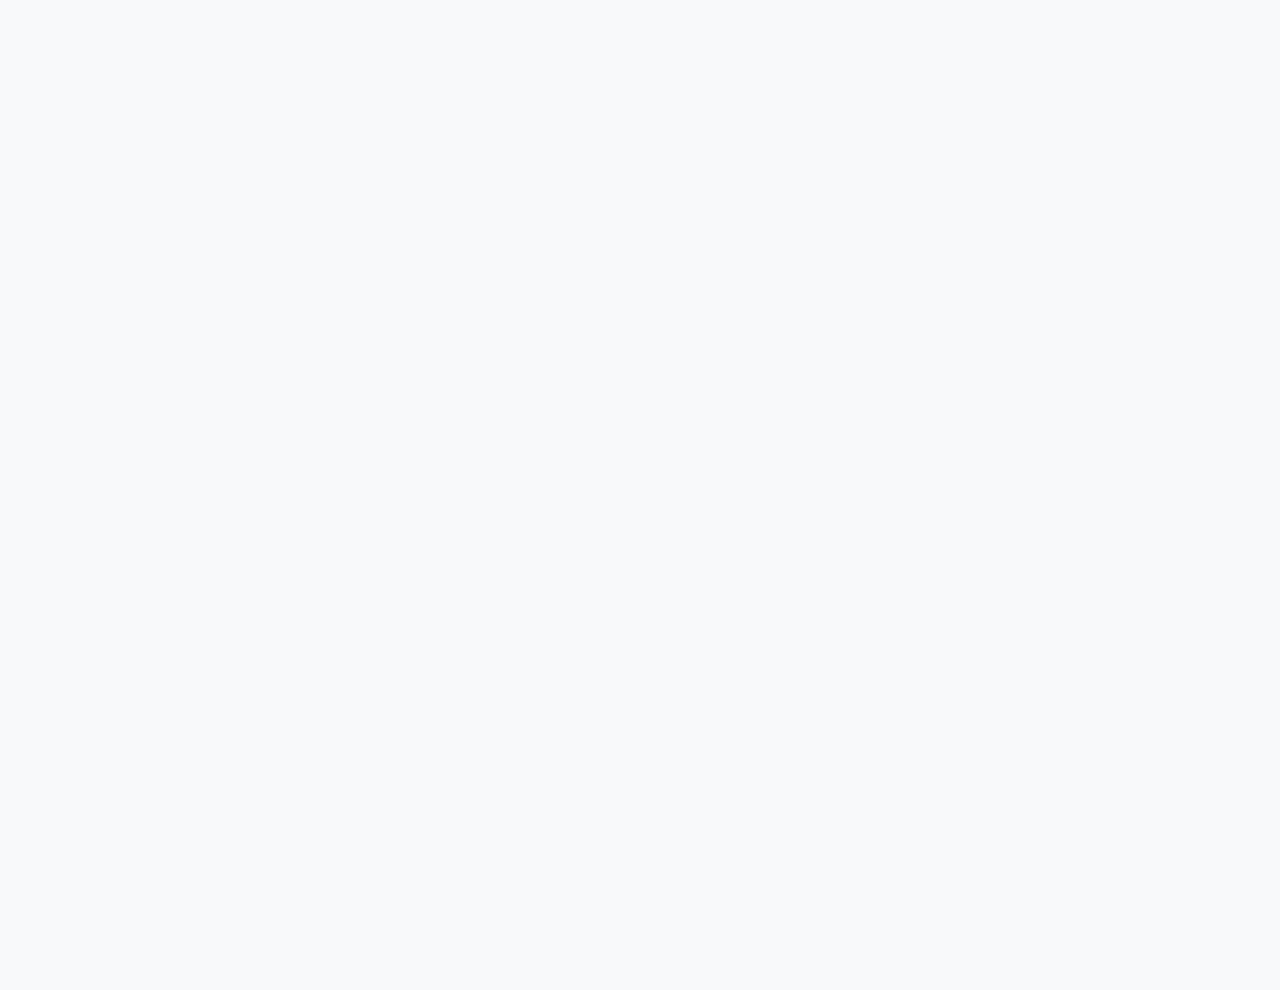
==== commit f2f6c494: "Fix UI/UX, logic flaws, mobile/desktop responsiveness, and API security (v6)" ====
--- a/index.html
+++ b/index.html
@@ -2,7 +2,7 @@
 <html lang="fa" dir="rtl">
 <head><meta charset="utf-8">
     
-    <meta name="viewport" content="width=device-width, initial-scale=1.0, maximum-scale=1.0, user-scalable=no">
+    <meta name="viewport" content="width=device-width, initial-scale=1.0, viewport-fit=cover">
     <meta name="theme-color" content="#0f172a">
     <meta name="apple-mobile-web-app-capable" content="yes">
     <meta name="apple-mobile-web-app-status-bar-style" content="black-translucent">
@@ -37,86 +37,244 @@
             --border-color: #333333;
         }
 
-        body { font-family: 'Vazirmatn', sans-serif; background-color: var(--bg-color); color: var(--text-main); padding-bottom: 90px; transition: all 0.3s ease; overflow-x: hidden; }
-        
+        body {
+            font-family: 'Vazirmatn', sans-serif;
+            background-color: var(--bg-color);
+            color: var(--text-main);
+            padding-bottom: 90px;
+            transition: all 0.3s ease;
+            overflow-x: hidden;
+        }
+
+        .app-container {
+            max-width: 680px;
+            margin: 0 auto;
+            position: relative;
+            min-height: 100vh;
+        }
+
         .dashboard-header {
             background: linear-gradient(135deg, #1e293b, #0f172a);
-            color: white; border-bottom-left-radius: 1.5rem; border-bottom-right-radius: 1.5rem;
-            padding: 2rem 1.5rem; box-shadow: 0 10px 15px -3px rgba(0, 0, 0, 0.1);
-        }
-        .stat-card { background: rgba(255, 255, 255, 0.1); backdrop-filter: blur(4px); border-radius: 1rem; padding: 1rem; color: white; }
-        
+            color: white;
+            border-bottom-left-radius: 1.5rem;
+            border-bottom-right-radius: 1.5rem;
+            padding: 2rem 1.5rem;
+            box-shadow: 0 10px 15px -3px rgba(0, 0, 0, 0.1);
+        }
+        .stat-card {
+            background: rgba(255, 255, 255, 0.1);
+            backdrop-filter: blur(4px);
+            border-radius: 1rem;
+            padding: 1rem;
+            color: white;
+        }
+
         .actions-scroll, .month-scroll, .tags-scroll {
-            display: flex; overflow-x: auto; scrollbar-width: none; -ms-overflow-style: none;
-            gap: 0.5rem; padding: 0.5rem 1.5rem; scroll-snap-type: x mandatory;
+            display: flex;
+            overflow-x: auto;
+            scrollbar-width: none;
+            -ms-overflow-style: none;
+            gap: 0.5rem;
+            padding: 0.5rem 1.5rem;
+            scroll-snap-type: x mandatory;
         }
         .actions-scroll::-webkit-scrollbar, .month-scroll::-webkit-scrollbar, .tags-scroll::-webkit-scrollbar { display: none; }
-        .month-btn { white-space: nowrap; scroll-snap-align: center; border-radius: 50rem; padding: 0.5rem 1.25rem; font-size: 0.875rem; transition: all 0.2s; }
-        
-        .tx-card { background: var(--card-bg); border: 1px solid var(--border-color); border-radius: 1rem; padding: 1rem; margin-bottom: 0.75rem; box-shadow: 0 1px 3px rgba(0,0,0,0.05); display: flex; align-items: center; justify-content: space-between; transition: all 0.3s; }
-        .tx-icon-wrapper { width: 48px; height: 48px; border-radius: 1rem; display: flex; align-items: center; justify-content: center; font-size: 1.5rem; flex-shrink: 0;}
+        .month-btn {
+            white-space: nowrap;
+            scroll-snap-align: center;
+            border-radius: 50rem;
+            padding: 0.5rem 1.25rem;
+            font-size: 0.875rem;
+            transition: all 0.2s;
+        }
+
+        .tx-card {
+            background: var(--card-bg);
+            border: 1px solid var(--border-color);
+            border-radius: 1rem;
+            padding: 1rem;
+            margin-bottom: 0.75rem;
+            box-shadow: 0 1px 3px rgba(0,0,0,0.05);
+            display: flex;
+            align-items: center;
+            justify-content: space-between;
+            transition: all 0.3s;
+        }
+        .tx-icon-wrapper {
+            width: 48px;
+            height: 48px;
+            border-radius: 1rem;
+            display: flex;
+            align-items: center;
+            justify-content: center;
+            font-size: 1.5rem;
+            flex-shrink: 0;
+        }
 
         .fab-btn {
-            position: fixed; bottom: 1.5rem; right: 1.5rem; width: 56px; height: 56px; border-radius: 1rem;
-            background-color: #0d6efd; color: white; display: flex; align-items: center; justify-content: center;
-            font-size: 1.75rem; box-shadow: 0 4px 12px rgba(13, 110, 253, 0.4); border: none; z-index: 1000;
+            position: fixed;
+            bottom: calc(1.5rem + env(safe-area-inset-bottom, 0px));
+            right: 1.5rem;
+            width: 56px;
+            height: 56px;
+            border-radius: 1rem;
+            background-color: #0d6efd;
+            color: white;
+            display: flex;
+            align-items: center;
+            justify-content: center;
+            font-size: 1.75rem;
+            box-shadow: 0 4px 12px rgba(13, 110, 253, 0.4);
+            border: none;
+            z-index: 1000;
+        }
+        @media (min-width: 720px) {
+            .fab-btn {
+                right: calc(50% - 320px);
+            }
         }
         .fab-btn:active { transform: scale(0.95); }
 
-        .custom-modal-backdrop { position: fixed; top: 0; left: 0; width: 100%; height: 100%; background: rgba(0,0,0,0.6); z-index: 1050; display: none; align-items: flex-end; justify-content: center; backdrop-filter: blur(2px); }
+        .custom-modal-backdrop {
+            position: fixed;
+            top: 0;
+            left: 0;
+            width: 100%;
+            height: 100%;
+            background: rgba(0,0,0,0.6);
+            z-index: 1050;
+            display: none;
+            align-items: flex-end;
+            justify-content: center;
+            backdrop-filter: blur(2px);
+        }
         .custom-modal-backdrop.show { display: flex; animation: fadeIn 0.2s; }
-        .custom-modal-content { background: var(--card-bg); color: var(--text-main); width: 100%; max-width: 500px; border-top-left-radius: 1.5rem; border-top-right-radius: 1.5rem; padding: 1.5rem; animation: slideUp 0.3s cubic-bezier(0.16, 1, 0.3, 1); max-height: 90vh; overflow-y: auto; }
-
-        .mini-dialog { display: none; position: fixed; top: 50%; left: 50%; transform: translate(-50%, -50%); background: var(--card-bg); color: var(--text-main); padding: 1.5rem; border-radius: 1rem; z-index: 1100; width: 90%; max-width: 350px; box-shadow: 0 10px 25px rgba(0,0,0,0.3); border: 1px solid var(--border-color); }
-        .mini-dialog.show { display: block; animation: zoomIn 0.2s; }
-        .overlay { display: none; position: fixed; top: 0; left: 0; right: 0; bottom: 0; background: rgba(0,0,0,0.5); z-index: 1090; }
+        .custom-modal-content {
+            background: var(--card-bg);
+            color: var(--text-main);
+            width: 100%;
+            max-width: 500px;
+            border-top-left-radius: 1.5rem;
+            border-top-right-radius: 1.5rem;
+            padding: 1.5rem;
+            box-shadow: 0 -10px 25px rgba(0,0,0,0.1);
+            max-height: 85vh;
+            overflow-y: auto;
+            margin-bottom: env(safe-area-inset-bottom, 0px);
+        }
+
+        @media (min-width: 768px) {
+            .custom-modal-backdrop {
+                align-items: center !important;
+                padding: 1.5rem;
+            }
+            .custom-modal-content {
+                border-radius: 1.5rem !important;
+                max-height: 90vh;
+            }
+        }
+
+        @keyframes fadeIn { from { opacity: 0; } to { opacity: 1; } }
+
+        .receipt-thumb {
+            width: 32px;
+            height: 32px;
+            border-radius: 8px;
+            object-fit: cover;
+            border: 1px solid var(--border-color);
+            cursor: pointer;
+        }
+
+        .canvas-isolation { position: absolute; left: -10000px; top: -10000px; }
+        #receiptTemplate {
+            width: 380px;
+            background: #ffffff;
+            color: #212529;
+            padding: 24px;
+            border-radius: 16px;
+            font-family: 'Vazirmatn', sans-serif;
+            box-sizing: border-box;
+        }
+        .receipt-dashed { border-top: 2px dashed #dee2e6; margin: 15px 0; }
+        .receipt-row { display: flex; justify-content: space-between; margin-bottom: 8px; }
+        .receipt-lbl { color: #6c757d; font-size: 0.9rem; }
+        .receipt-val { font-weight: bold; }
+
+        .mini-dialog {
+            position: fixed;
+            top: 50%;
+            left: 50%;
+            transform: translate(-50%, -50%);
+            background: var(--card-bg);
+            color: var(--text-main);
+            padding: 1.5rem;
+            border-radius: 1rem;
+            box-shadow: 0 10px 25px rgba(0,0,0,0.2);
+            z-index: 1100;
+            display: none;
+            width: 90%;
+            max-width: 320px;
+        }
+        .mini-dialog.show { display: block; }
+        .overlay { position: fixed; top:0; left:0; width:100%; height:100%; background: rgba(0,0,0,0.5); z-index: 1090; display: none; }
         .overlay.show { display: block; }
 
-        /* Dark Mode Input Overrides */
-        .form-control, .form-select, .input-group-text { background-color: var(--input-bg) !important; color: var(--text-main) !important; border-color: var(--border-color) !important; }
-        .form-control::placeholder { color: var(--text-muted) !important; }
-        .text-dark { color: var(--text-main) !important; }
-        .text-muted { color: var(--text-muted) !important; }
-        .bg-white { background-color: var(--card-bg) !important; }
-        .bg-light { background-color: var(--input-bg) !important; }
-        .border-light { border-color: var(--border-color) !important; }
-
-        @keyframes slideUp { from { transform: translateY(100%); } to { transform: translateY(0); } }
-        @keyframes fadeIn { from { opacity: 0; } to { opacity: 1; } }
-        @keyframes zoomIn { from { transform: translate(-50%, -50%) scale(0.9); opacity: 0; } to { transform: translate(-50%, -50%) scale(1); opacity: 1; } }
-
-        /* --- Print Styles (Visual PDF Optimization) --- */
-        @media print {
-            * { -webkit-print-color-adjust: exact !important; print-color-adjust: exact !important; }
-            .fab-btn, .actions-scroll, .month-scroll, .custom-modal-backdrop, .overlay, .mini-dialog, .input-group, #themeToggleBtn, #notificationBox { display: none !important; }
-            body { background: white !important; color: black !important; padding: 0 !important; }
-            .dashboard-header { background: white !important; color: black !important; border: 2px solid #ccc; border-radius: 1rem; box-shadow: none; padding: 1rem; }
-            .stat-card { background: #f8f9fa !important; color: black !important; border: 1px solid #ddd; }
-            .stat-card div { color: black !important; }
-            .tx-card { border: 1px solid #ccc !important; box-shadow: none !important; page-break-inside: avoid; background: white !important; color: black !important; }
-            .progress { border: 1px solid #ddd; }
-        }
-        
-        .receipt-thumb { width: 40px; height: 40px; object-fit: cover; border-radius: 0.5rem; cursor: pointer; border: 1px solid var(--border-color);}
-        .mention-chip { font-size: 0.75rem; padding: 0.25rem 0.75rem; border-radius: 50rem; cursor: pointer; background-color: var(--input-bg); color: var(--text-main); border: 1px solid var(--border-color); white-space: nowrap; transition: all 0.2s;}
-        .mention-chip:hover, .mention-chip.active { background-color: #0d6efd; color: white; border-color: #0d6efd; }
-
-        /* Hidden Wrap to prevent Mobile Overflow/Scroll bugs from Canvas Templates */
-        .canvas-isolation { width: 0; height: 0; overflow: hidden; position: absolute; }
-
-        #receiptTemplate {
-            position: fixed; left: -10000px; top: -10000px; width: 400px;
-            background: #fff; padding: 30px; border-radius: 16px;
-            font-family: 'Vazirmatn', sans-serif; color: #333;
-            box-shadow: 0 10px 30px rgba(0,0,0,0.1); border: 1px solid #eee;
-        }
-        .receipt-dashed { border-top: 2px dashed #ccc; margin: 20px 0; }
-        .receipt-row { display: flex; justify-content: space-between; margin-bottom: 15px; font-size: 15px; }
-        .receipt-val { font-weight: bold; color: #111; }
-        .receipt-lbl { color: #777; }
+        .mention-chip {
+            background: rgba(13, 110, 253, 0.1);
+            color: #0d6efd;
+            border-radius: 50rem;
+            padding: 0.25rem 0.75rem;
+            font-size: 0.8rem;
+            cursor: pointer;
+            white-space: nowrap;
+        }
+        .mention-chip.active { background: #0d6efd; color: white; }
+
+        /* Dark mode overrides for Bootstrap utility classes */
+        body.dark-mode .bg-white,
+        body.dark-mode .bg-light {
+            background-color: var(--card-bg) !important;
+            color: var(--text-main) !important;
+        }
+        body.dark-mode .text-dark {
+            color: var(--text-main) !important;
+        }
+        body.dark-mode .border-light,
+        body.dark-mode .border {
+            border-color: var(--border-color) !important;
+        }
+        body.dark-mode .input-group-text,
+        body.dark-mode .form-control,
+        body.dark-mode .form-select {
+            background-color: var(--input-bg) !important;
+            color: var(--text-main) !important;
+            border-color: var(--border-color) !important;
+        }
+        body.dark-mode .btn-outline-dark,
+        body.dark-mode .btn-outline-secondary,
+        body.dark-mode .btn-outline-info,
+        body.dark-mode .btn-outline-danger,
+        body.dark-mode .btn-outline-primary {
+            background-color: var(--card-bg) !important;
+            color: var(--text-main) !important;
+        }
+        body.dark-mode .list-group-item {
+            color: var(--text-main) !important;
+            border-color: var(--border-color) !important;
+        }
+        body.dark-mode .alert-warning {
+            background-color: #2e2612 !important;
+            color: #ffda6a !important;
+            border: 1px solid #664d03 !important;
+        }
+        body.dark-mode #totalBalance {
+            color: #ffffff !important;
+        }
     </style>
 </head>
 <body>
+<div class="app-container">
+
 
     <!-- Header / Dashboard -->
     <div class="dashboard-header text-center relative">
@@ -171,16 +329,32 @@
         </div>
     </div>
 
-    <!-- Month Selector -->
+    <!-- Month & Year Selector -->
     <div class="mt-2">
+        <div class="d-flex align-items-center justify-content-between px-3 mb-1">
+            <button type="button" class="btn btn-sm btn-outline-secondary rounded-pill px-2 py-1" onclick="changeYear(-1)" title="سال قبل">
+                <i class="bi bi-chevron-right"></i> <span class="small">سال قبل</span>
+            </button>
+            <span class="fw-bold fs-6" id="yearHeaderDisplay"></span>
+            <button type="button" class="btn btn-sm btn-outline-secondary rounded-pill px-2 py-1" onclick="changeYear(1)" title="سال بعد">
+                <span class="small">سال بعد</span> <i class="bi bi-chevron-left"></i>
+            </button>
+        </div>
         <div class="month-scroll" id="monthContainer"></div>
     </div>
 
-    <!-- Search Box -->
+    <!-- Search Box & Wallet Filter Badge -->
     <div class="container mt-2">
+        <div class="d-flex gap-2 align-items-center mb-1" id="walletFilterBadgeContainer" style="display:none !important;">
+            <span class="badge bg-primary d-flex align-items-center gap-1 py-1 px-3 rounded-pill" id="walletFilterBadge">
+                <span>فیلتر کیف پول: </span>
+                <span id="walletFilterName" class="fw-bold"></span>
+                <button type="button" class="btn-close btn-close-white ms-1" style="font-size: 0.6rem;" onclick="setWalletFilter(null)"></button>
+            </span>
+        </div>
         <div class="input-group shadow-sm rounded-4 overflow-hidden border border-light">
             <span class="input-group-text bg-white border-0 text-muted"><i class="bi bi-search"></i></span>
-            <input type="text" id="searchInput" class="form-control bg-white border-0 py-2 text-dark" placeholder="جستجو (یا نام افراد با @)..." onkeyup="renderDashboard()">
+            <input type="text" id="searchInput" class="form-control bg-white border-0 py-2 text-dark" placeholder="جستجوی سراسری (یا نام افراد با @)..." onkeyup="renderDashboard()">
         </div>
     </div>
 
@@ -393,25 +567,54 @@
     <div class="overlay" id="mainOverlay" onclick="closeMiniDialogs()"></div>
 
     <!-- Core Logic -->
-    <script>
+    
+</div>
+<script>
         // PWA Configuration
-        if ('serviceWorker' in navigator) { window.addEventListener('load', () => { navigator.serviceWorker.register('sw.js').catch(()=>{}); }); }
+        if ('serviceWorker' in navigator) {
+            window.addEventListener('load', () => {
+                navigator.serviceWorker.register('sw.js').catch(() => {});
+            });
+        }
 
         // Theme
         function applyTheme() {
             const isDark = localStorage.getItem('theme') === 'dark';
-            if (isDark) { document.body.classList.add('dark-mode'); document.getElementById('themeToggleBtn').innerHTML = '<i class="bi bi-brightness-high fs-5 text-warning"></i>'; }
-            else { document.body.classList.remove('dark-mode'); document.getElementById('themeToggleBtn').innerHTML = '<i class="bi bi-moon-stars fs-5"></i>'; }
-        }
-        function toggleTheme() { localStorage.setItem('theme', document.body.classList.contains('dark-mode') ? 'light' : 'dark'); applyTheme(); }
+            const btn = document.getElementById('themeToggleBtn');
+            if (isDark) {
+                document.body.classList.add('dark-mode');
+                if (btn) btn.innerHTML = '<i class="bi bi-brightness-high fs-5 text-warning"></i>';
+            } else {
+                document.body.classList.remove('dark-mode');
+                if (btn) btn.innerHTML = '<i class="bi bi-moon-stars fs-5"></i>';
+            }
+        }
+        function toggleTheme() {
+            localStorage.setItem('theme', document.body.classList.contains('dark-mode') ? 'light' : 'dark');
+            applyTheme();
+            renderMonths();
+        }
 
         // --- Persian Numeral Helpers ---
         const farsiDigits = ['۰', '۱', '۲', '۳', '۴', '۵', '۶', '۷', '۸', '۹'];
-        function toPersianNum(numStr) { return numStr.toString().replace(/\d/g, x => farsiDigits[x]); }
-        function parsePersianToEnglish(str) { return str.toString().replace(/[۰-۹]/g, d => '۰۱۲۳۴۵۶۷۸۹'.indexOf(d)).replace(/[٠-٩]/g, d => '٠١٢٣٤٥٦٧٨٩'.indexOf(d)); }
-        function formatMoney(num) { return toPersianNum(Number(num).toLocaleString('en-US')); }
-        function getRawAmount(formattedStr) { return Number(parsePersianToEnglish(formattedStr).replace(/,/g, '')); }
-        
+        function toPersianNum(numStr) {
+            if (numStr === null || numStr === undefined) return '';
+            return numStr.toString().replace(/\d/g, x => farsiDigits[x]);
+        }
+        function parsePersianToEnglish(str) {
+            if (!str) return '';
+            return str.toString()
+                .replace(/[۰-۹]/g, d => '۰۱۲۳۴۵۶۷۸۹'.indexOf(d))
+                .replace(/[٠-٩]/g, d => '٠١٢٣٤٥٦٧٨٩'.indexOf(d));
+        }
+        function formatMoney(num) {
+            const n = Math.abs(Number(num) || 0);
+            return toPersianNum(n.toLocaleString('en-US'));
+        }
+        function getRawAmount(formattedStr) {
+            if (!formattedStr) return 0;
+            return Number(parsePersianToEnglish(formattedStr).replace(/,/g, '')) || 0;
+        }
         function formatInputMoney(input) {
             let enStr = parsePersianToEnglish(input.value);
             let val = enStr.replace(/,/g, '').replace(/[^0-9]/g, '');
@@ -420,26 +623,61 @@
 
         const PERSIAN_MONTHS = ['فروردین', 'اردیبهشت', 'خرداد', 'تیر', 'مرداد', 'شهریور', 'مهر', 'آبان', 'آذر', 'دی', 'بهمن', 'اسفند'];
         const DEFAULT_CATS = [
-            {id:'supermarket',label:'سوپری',icon:'bi-cart3',bg:'bg-primary',type:'expense'},
-            {id:'transport',label:'حمل و نقل',icon:'bi-car-front',bg:'bg-info',type:'expense'},
-            {id:'bills',label:'اقساط',icon:'bi-file-text',bg:'bg-danger',type:'expense'},
-            {id:'other_expense',label:'سایر',icon:'bi-box',bg:'bg-secondary',type:'expense'},
-            {id:'salary',label:'حقوق',icon:'bi-cash-stack',bg:'bg-success',type:'income'},
-            {id:'other_income',label:'سایر',icon:'bi-wallet2',bg:'bg-success',type:'income'}
+            {id:'supermarket', label:'سوپری', icon:'bi-cart3', bg:'bg-primary', type:'expense'},
+            {id:'transport', label:'حمل و نقل', icon:'bi-car-front', bg:'bg-info', type:'expense'},
+            {id:'bills', label:'اقساط', icon:'bi-file-text', bg:'bg-danger', type:'expense'},
+            {id:'other_expense', label:'سایر', icon:'bi-box', bg:'bg-secondary', type:'expense'},
+            {id:'salary', label:'حقوق', icon:'bi-cash-stack', bg:'bg-success', type:'income'},
+            {id:'other_income', label:'سایر', icon:'bi-wallet2', bg:'bg-success', type:'income'}
         ];
 
-        let state = { transactions: [], customCategories: {expense: [], income: []}, wallets: [{id:'w1', name:'کیف پول اصلی'}], debts: [], recurringTxs: [] };
-        let currentType = 'expense'; let filterYear = ''; let filterMonth = ''; let editingTxId = null; let pendingReceiptDeletion = false;
-
-        function getTodayPersianDate() { return toPersianNum(new Intl.DateTimeFormat('fa-IR-u-nu-latn', { year: 'numeric', month: '2-digit', day: '2-digit' }).format(new Date()).replace(/\//g, '/')); }
-        function generateId() { return Date.now().toString(36) + Math.random().toString(36).substr(2); }
+        let state = {
+            transactions: [],
+            customCategories: {expense: [], income: []},
+            wallets: [{id:'w1', name:'کیف پول اصلی'}],
+            debts: [],
+            recurringTxs: []
+        };
+        let currentType = 'expense';
+        let filterYear = '';
+        let filterMonth = '';
+        let editingTxId = null;
+        let pendingReceiptDeletion = false;
+        let selectedWalletFilter = null;
+
+        function getTodayPersianDate() {
+            return toPersianNum(new Intl.DateTimeFormat('fa-IR-u-nu-latn', { year: 'numeric', month: '2-digit', day: '2-digit' }).format(new Date()).replace(/\//g, '/'));
+        }
+        function generateId() {
+            return Date.now().toString(36) + Math.random().toString(36).substr(2, 6);
+        }
 
         async function loadData() {
+            let localTxs = JSON.parse(localStorage.getItem('mali_txs')) || [];
             try {
-                const res = await fetch('database.json?t=' + Date.now());
-                if (res.ok) { const d = await res.json(); state = { ...state, ...d }; saveToLocalStorage(); return; }
-            } catch(e) {}
-            state.transactions = JSON.parse(localStorage.getItem('mali_txs')) || [];
+                const res = await fetch('api.php?action=load&t=' + Date.now());
+                if (res.ok) {
+                    const d = await res.json();
+                    if (d && Array.isArray(d.transactions)) {
+                        // Merge local and server transactions to prevent offline data loss
+                        const txMap = new Map();
+                        d.transactions.forEach(t => txMap.set(t.id, t));
+                        localTxs.forEach(t => {
+                            if (!txMap.has(t.id)) txMap.set(t.id, t);
+                        });
+                        state.transactions = Array.from(txMap.values());
+                        state.customCategories = d.customCategories || state.customCategories;
+                        state.wallets = (d.wallets && d.wallets.length) ? d.wallets : state.wallets;
+                        state.debts = d.debts || state.debts;
+                        state.recurringTxs = d.recurringTxs || state.recurringTxs;
+                        saveToLocalStorage();
+                        return;
+                    }
+                }
+            } catch(e) {
+                console.log('Using local offline cache', e);
+            }
+            state.transactions = localTxs;
             state.customCategories = JSON.parse(localStorage.getItem('mali_cats')) || {expense: [], income: []};
             state.wallets = JSON.parse(localStorage.getItem('mali_wallets')) || [{id:'w1', name:'کیف پول اصلی'}];
             state.debts = JSON.parse(localStorage.getItem('mali_debts')) || [];
@@ -447,88 +685,187 @@
         }
 
         function saveToLocalStorage() {
-            localStorage.setItem('mali_txs', JSON.stringify(state.transactions)); localStorage.setItem('mali_cats', JSON.stringify(state.customCategories));
-            localStorage.setItem('mali_wallets', JSON.stringify(state.wallets)); localStorage.setItem('mali_debts', JSON.stringify(state.debts));
+            localStorage.setItem('mali_txs', JSON.stringify(state.transactions));
+            localStorage.setItem('mali_cats', JSON.stringify(state.customCategories));
+            localStorage.setItem('mali_wallets', JSON.stringify(state.wallets));
+            localStorage.setItem('mali_debts', JSON.stringify(state.debts));
             localStorage.setItem('mali_recurring', JSON.stringify(state.recurringTxs));
         }
 
         async function saveToDatabase() {
             saveToLocalStorage();
-            const btn = document.getElementById('syncBtn'); btn.innerHTML = '<i class="bi bi-arrow-repeat spinner-border spinner-border-sm"></i>';
+            const btn = document.getElementById('syncBtn');
+            if (btn) btn.innerHTML = '<i class="bi bi-arrow-repeat spinner-border spinner-border-sm"></i>';
             try {
-                const res = await fetch('api.php', { method: 'POST', headers: { 'Content-Type': 'application/json' }, body: JSON.stringify(state) });
-                if(res.ok) btn.innerHTML = '<i class="bi bi-check2 text-success"></i>'; else throw 'err';
-            } catch(e) { btn.innerHTML = '<i class="bi bi-cloud-slash text-warning"></i>'; }
-            setTimeout(() => { btn.innerHTML = '<i class="bi bi-cloud-arrow-up"></i> ذخیره ابری'; }, 2000);
+                const res = await fetch('api.php', {
+                    method: 'POST',
+                    headers: { 'Content-Type': 'application/json' },
+                    body: JSON.stringify(state)
+                });
+                if (res.ok) {
+                    if (btn) btn.innerHTML = '<i class="bi bi-check2 text-success"></i>';
+                } else throw new Error('Save error');
+            } catch(e) {
+                if (btn) btn.innerHTML = '<i class="bi bi-cloud-slash text-warning"></i>';
+            }
+            setTimeout(() => {
+                if (btn) btn.innerHTML = '<i class="bi bi-cloud-arrow-up"></i> ذخیره ابری';
+            }, 2000);
         }
         function forceSync() { saveToDatabase(); }
 
-        // پاک کردن فایل از هاست (سرور)
         async function deleteFileFromHost(url) {
-            if(!url) return;
+            if (!url) return;
             try {
                 const fileName = url.split('/').pop();
-                await fetch('api.php?deleteFile=' + fileName);
+                await fetch('api.php?deleteFile=' + encodeURIComponent(fileName));
             } catch(e) { console.log('Delete file error', e); }
         }
 
         async function initApp() {
-            applyTheme(); const tp = parsePersianToEnglish(getTodayPersianDate()).split('/'); filterYear = tp[0]; filterMonth = tp[1];
+            applyTheme();
+            const tp = parsePersianToEnglish(getTodayPersianDate()).split('/');
+            filterYear = tp[0];
+            filterMonth = tp[1];
             await loadData();
-            initDatePickerData(); renderMonths(); renderDashboard(); checkNotifications();
+            initDatePickerData();
+            renderMonths();
+            renderDashboard();
+            checkNotifications();
+        }
+
+        function changeYear(delta) {
+            const y = Number(parsePersianToEnglish(filterYear)) + delta;
+            filterYear = String(y);
+            renderMonths();
+            renderDashboard();
         }
 
         function checkNotifications() {
-            if(state.recurringTxs.length > 0) {
-                document.getElementById('notifCount').innerText = toPersianNum(state.recurringTxs.length);
-                document.getElementById('notificationBox').style.display = 'block';
-            } else { document.getElementById('notificationBox').style.display = 'none'; }
+            const ym = `${toPersianNum(filterYear)}/${toPersianNum(filterMonth)}`;
+            const ymEn = `${filterYear}/${filterMonth}`;
+            // Count recurring transactions not yet applied for current month
+            const pendingRecs = state.recurringTxs.filter(rt => {
+                return !state.transactions.some(t => 
+                    (t.date.startsWith(ym) || parsePersianToEnglish(t.date).startsWith(ymEn)) &&
+                    t.description === rt.description &&
+                    t.amount === rt.amount
+                );
+            });
+
+            const box = document.getElementById('notificationBox');
+            if (pendingRecs.length > 0) {
+                document.getElementById('notifCount').innerText = toPersianNum(pendingRecs.length);
+                if (box) box.style.display = 'block';
+            } else {
+                if (box) box.style.display = 'none';
+            }
         }
 
         function renderMonths() {
-            const c = document.getElementById('monthContainer'); c.innerHTML = '';
+            const yh = document.getElementById('yearHeaderDisplay');
+            if (yh) yh.innerText = `سال ${toPersianNum(filterYear)}`;
+            const c = document.getElementById('monthContainer');
+            c.innerHTML = '';
             PERSIAN_MONTHS.forEach((m, idx) => {
-                const ms = String(idx + 1).padStart(2, '0'); const isSel = filterMonth === ms;
+                const ms = String(idx + 1).padStart(2, '0');
+                const isSel = filterMonth === ms;
                 const btn = document.createElement('button');
-                btn.className = `btn month-btn ${isSel ? (document.body.classList.contains('dark-mode')?'btn-light text-dark shadow':'btn-dark shadow') : 'btn-outline-secondary'}`;
+                btn.className = `btn month-btn ${isSel ? (document.body.classList.contains('dark-mode') ? 'btn-light text-dark shadow' : 'btn-dark shadow') : 'btn-outline-secondary'}`;
                 btn.innerText = `${m} ${toPersianNum(filterYear)}`;
-                btn.onclick = () => { filterMonth = ms; renderMonths(); renderDashboard(); };
+                btn.onclick = () => {
+                    filterMonth = ms;
+                    renderMonths();
+                    renderDashboard();
+                    checkNotifications();
+                };
                 c.appendChild(btn);
             });
-            setTimeout(() => { const a = c.querySelector('.shadow'); if(a) a.scrollIntoView({ behavior: 'smooth', inline: 'center' }); }, 100);
+            setTimeout(() => {
+                const a = c.querySelector('.shadow');
+                if (a) a.scrollIntoView({ behavior: 'smooth', inline: 'center' });
+            }, 100);
         }
 
         function getAllCats() {
             return [...DEFAULT_CATS, ...(state.customCategories.expense || []), ...(state.customCategories.income || [])];
         }
 
+        function setWalletFilter(walletId) {
+            selectedWalletFilter = walletId;
+            const badgeContainer = document.getElementById('walletFilterBadgeContainer');
+            const badgeName = document.getElementById('walletFilterName');
+            if (walletId) {
+                const w = state.wallets.find(x => x.id === walletId);
+                if (badgeName) badgeName.innerText = w ? w.name : '';
+                if (badgeContainer) badgeContainer.style.setProperty('display', 'flex', 'important');
+            } else {
+                if (badgeContainer) badgeContainer.style.setProperty('display', 'none', 'important');
+            }
+            renderDashboard();
+        }
+
         function renderDashboard() {
-            const prefix = `${toPersianNum(filterYear)}/${toPersianNum(filterMonth)}`; const q = document.getElementById('searchInput').value.trim();
-            let ft = state.transactions.filter(tx => tx.date.startsWith(prefix) || parsePersianToEnglish(tx.date).startsWith(`${filterYear}/${filterMonth}`));
-            
-            // @Mentions
+            const prefix = `${toPersianNum(filterYear)}/${toPersianNum(filterMonth)}`;
+            const prefixEn = `${filterYear}/${filterMonth}`;
+            const q = document.getElementById('searchInput').value.trim();
+            
+            // Search logic: global when searching; month-scoped when not searching
+            let ft;
+            if (q) {
+                ft = state.transactions.filter(tx => tx.description.toLowerCase().includes(q.toLowerCase()));
+            } else {
+                ft = state.transactions.filter(tx => tx.date.startsWith(prefix) || parsePersianToEnglish(tx.date).startsWith(prefixEn));
+            }
+
+            // Wallet filter
+            if (selectedWalletFilter) {
+                ft = ft.filter(tx => tx.walletId === selectedWalletFilter);
+            }
+            
+            // @Mentions collection
             const mentionsSet = new Set();
-            ft.forEach(tx => { const matches = tx.description.match(/@[\w\u0600-\u06FF_]+/g); if(matches) matches.forEach(m => mentionsSet.add(m)); });
-            
-            if(q) ft = ft.filter(tx => tx.description.includes(q));
+            ft.forEach(tx => {
+                const matches = tx.description.match(/@[\w\u0600-\u06FF_]+/g);
+                if (matches) matches.forEach(m => mentionsSet.add(m));
+            });
+            
             ft.sort((a, b) => b.date.localeCompare(a.date));
             
-            let inc = 0; let exp = 0; const cTot = {}; const ac = getAllCats();
-            const lc = document.getElementById('transactionsList'); lc.innerHTML = '';
-
-            if (ft.length === 0) lc.innerHTML = `<div class="text-center py-5 bg-white border-light rounded-4 border"><p class="text-muted small mt-2">تراکنشی یافت نشد.</p></div>`;
+            let inc = 0;
+            let exp = 0;
+            const cTot = {};
+            const ac = getAllCats();
+            const lc = document.getElementById('transactionsList');
+            lc.innerHTML = '';
+
+            if (ft.length === 0) {
+                lc.innerHTML = `<div class="text-center py-5 bg-white border-light rounded-4 border"><p class="text-muted small mt-2">${q ? 'تراکنشی مطابق جستجو یافت نشد.' : 'تراکنشی در این بازه یافت نشد.'}</p></div>`;
+            }
 
             ft.forEach(tx => {
-                const ci = ac.find(c => c.id === tx.category) || DEFAULT_CATS[0]; const isInc = tx.type === 'income';
-                if (!isInc) { exp += tx.amount; cTot[tx.category] = (cTot[tx.category] || 0) + tx.amount; } else inc += tx.amount;
+                const ci = ac.find(c => c.id === tx.category) || DEFAULT_CATS[0];
+                const isInc = tx.type === 'income';
+                if (!isInc) {
+                    exp += tx.amount;
+                    cTot[tx.category] = (cTot[tx.category] || 0) + tx.amount;
+                } else {
+                    inc += tx.amount;
+                }
                 
-                let receiptHtml = tx.receiptUrl ? `<img src="${tx.receiptUrl}" class="receipt-thumb me-2" onclick="openImageViewer('${tx.receiptUrl}')">` : '';
+                let receiptHtml = tx.receiptUrl ? `<img src="${tx.receiptUrl}" class="receipt-thumb me-2" onclick="openImageViewer('${tx.receiptUrl}')" alt="رسید">` : '';
+                const walletObj = state.wallets.find(w => w.id === tx.walletId);
+                const walletBadge = walletObj ? `<span class="badge bg-secondary bg-opacity-25 text-secondary small me-1">${walletObj.name}</span>` : '';
+
                 lc.innerHTML += `
                     <div class="tx-card flex-column flex-sm-row gap-3 align-items-sm-center">
                         <div class="d-flex align-items-center gap-3 w-100">
                             <div class="tx-icon-wrapper ${ci.bg} bg-opacity-10 text-${ci.bg.replace('bg-','')}"><i class="${ci.icon}"></i></div>
                             <div class="flex-fill">
-                                <h6 class="mb-1 fw-bold text-dark">${tx.description}</h6>
+                                <div class="d-flex align-items-center gap-1 mb-1">
+                                    <h6 class="mb-0 fw-bold text-dark">${tx.description}</h6>
+                                    ${walletBadge}
+                                </div>
                                 <div class="text-muted d-flex align-items-center gap-1" style="font-size: 0.8rem;"><i class="bi bi-calendar3"></i> <span>${toPersianNum(tx.date)}</span></div>
                             </div>
                         </div>
@@ -546,101 +883,147 @@
                     </div>`;
             });
 
-            let absBalance = state.transactions.reduce((acc, t) => acc + (t.type === 'income' ? t.amount : -t.amount), 0);
-            document.getElementById('totalBalance').innerHTML = `${formatMoney(absBalance)} <span class="fs-6 fw-normal text-white-50">تومان</span>`;
-            document.getElementById('totalIncome').innerText = formatMoney(inc); document.getElementById('totalExpense').innerText = formatMoney(exp);
-
-            const mc = document.getElementById('mentionsContainer'); mc.innerHTML = '';
+            // Overall or filtered wallet balance
+            let balanceTxs = selectedWalletFilter 
+                ? state.transactions.filter(t => t.walletId === selectedWalletFilter)
+                : state.transactions;
+            let absBalance = balanceTxs.reduce((acc, t) => acc + (t.type === 'income' ? t.amount : -t.amount), 0);
+            
+            const balEl = document.getElementById('totalBalance');
+            balEl.dir = 'ltr';
+            balEl.innerHTML = `${absBalance < 0 ? '-' : ''}${formatMoney(Math.abs(absBalance))} <span class="fs-6 fw-normal text-white-50">تومان</span>`;
+            
+            document.getElementById('totalIncome').innerText = formatMoney(inc);
+            document.getElementById('totalExpense').innerText = formatMoney(exp);
+
+            const mc = document.getElementById('mentionsContainer');
+            mc.innerHTML = '';
             mentionsSet.forEach(m => {
                 const chip = document.createElement('span');
-                chip.className = `mention-chip ${q === m ? 'active' : ''}`; chip.innerText = m;
-                chip.onclick = () => { document.getElementById('searchInput').value = q === m ? '' : m; renderDashboard(); };
+                chip.className = `mention-chip ${q === m ? 'active' : ''}`;
+                chip.innerText = m;
+                chip.onclick = () => {
+                    document.getElementById('searchInput').value = q === m ? '' : m;
+                    renderDashboard();
+                };
                 mc.appendChild(chip);
             });
+
             renderChart(cTot, exp, ac);
         }
 
         function renderChart(cTot, exp, ac) {
             const cc = document.getElementById('chartContainer');
-            if(exp === 0) { cc.innerHTML = '<div class="text-center py-2 text-muted small">اطلاعاتی برای نمودار نیست</div>'; return; }
+            if (exp === 0) {
+                cc.innerHTML = '<div class="text-center py-2 text-muted small">اطلاعاتی برای نمودار نیست</div>';
+                return;
+            }
             cc.innerHTML = '';
-            Object.keys(cTot).sort((a,b)=>cTot[b]-cTot[a]).forEach(cid => {
-                const amt = cTot[cid]; const pct = Math.round((amt/exp)*100); const ci = ac.find(c=>c.id===cid); if(!ci) return;
+            Object.keys(cTot).sort((a,b) => cTot[b] - cTot[a]).forEach(cid => {
+                const amt = cTot[cid];
+                const pct = Math.round((amt / exp) * 100);
+                const ci = ac.find(c => c.id === cid);
+                if (!ci) return;
                 let cClass = ci.bg.replace('bg-','');
                 const hex = {'primary':'#0d6efd','success':'#198754','danger':'#dc3545','warning':'#ffc107','info':'#0dcaf0'}[cClass] || '#6c757d';
-                cc.innerHTML += `<div class="mb-2"><div class="d-flex justify-content-between small mb-1"><span class="text-dark"><i class="${ci.icon} me-1 text-muted"></i> ${ci.label}</span><span class="fw-bold text-muted">${formatMoney(amt)} (${toPersianNum(pct)}%)</span></div><div class="progress" style="height: 6px; border:1px solid #dee2e6"><div class="progress-bar" style="width: ${pct}%; background-color: ${hex}; -webkit-print-color-adjust: exact;"></div></div></div>`;
+                cc.innerHTML += `<div class="mb-2"><div class="d-flex justify-content-between small mb-1"><span class="text-dark"><i class="${ci.icon} me-1 text-muted"></i> ${ci.label}</span><span class="fw-bold text-muted">${formatMoney(amt)} (${toPersianNum(pct)}%)</span></div><div class="progress" style="height: 6px; background-color: rgba(0,0,0,0.05);"><div class="progress-bar" style="width: ${pct}%; background-color: ${hex}; border-radius: 10px;"></div></div></div>`;
             });
         }
 
-        // --- Modals & Core Actions ---
-        function setType(t) { 
-            currentType = t; 
-            document.getElementById('btnExpense').className = t==='expense' ? 'btn btn-danger fw-bold flex-fill shadow-sm' : 'btn btn-light text-muted fw-bold flex-fill'; 
-            document.getElementById('btnIncome').className = t==='income' ? 'btn btn-success fw-bold flex-fill shadow-sm' : 'btn btn-light text-muted fw-bold flex-fill'; 
-            
-            const sel = document.getElementById('txCategory'); sel.innerHTML = ''; 
-            const sourceCats = t === 'expense' ? [...DEFAULT_CATS.filter(c=>c.type==='expense'), ...(state.customCategories.expense || [])] : [...DEFAULT_CATS.filter(c=>c.type==='income'), ...(state.customCategories.income || [])];
-            sourceCats.forEach(c => sel.innerHTML += `<option value="${c.id}">${c.label}</option>`); 
-            
-            const wSel = document.getElementById('txWallet'); wSel.innerHTML = '';
-            state.wallets.forEach(w => wSel.innerHTML += `<option value="${w.id}">${w.name}</option>`);
+        function setType(type) {
+            currentType = type;
+            const be = document.getElementById('btnExpense');
+            const bi = document.getElementById('btnIncome');
+            if (type === 'expense') {
+                be.className = 'btn btn-danger fw-bold flex-fill shadow-sm';
+                bi.className = 'btn btn-light text-muted fw-bold flex-fill';
+            } else {
+                bi.className = 'btn btn-success fw-bold flex-fill shadow-sm';
+                be.className = 'btn btn-light text-muted fw-bold flex-fill';
+            }
+            renderCategorySelect();
+        }
+
+        function renderCategorySelect() {
+            const sel = document.getElementById('txCategory');
+            sel.innerHTML = '';
+            getAllCats().filter(c => c.type === currentType).forEach(c => {
+                sel.innerHTML += `<option value="${c.id}">${c.label}</option>`;
+            });
+        }
+
+        function renderWalletSelect() {
+            const sel = document.getElementById('txWallet');
+            sel.innerHTML = '';
+            state.wallets.forEach(w => {
+                sel.innerHTML += `<option value="${w.id}">${w.name}</option>`;
+            });
+            if (selectedWalletFilter) sel.value = selectedWalletFilter;
         }
 
         function openModalForNew() {
-            editingTxId = null; pendingReceiptDeletion = false;
-            document.getElementById('txModalTitle').innerText = 'ثبت تراکنش';
-            document.getElementById('submitBtn').innerText = 'ثبت';
-            document.getElementById('txDate').value = getTodayPersianDate(); 
-            document.getElementById('txAmount').value = ''; document.getElementById('txDesc').value = ''; document.getElementById('txReceipt').value = ''; 
-            document.getElementById('existingReceiptArea').classList.replace('d-flex', 'd-none');
-            setType('expense'); openWindow('txModal');
+            editingTxId = null;
+            pendingReceiptDeletion = false;
+            document.getElementById('txForm').reset();
+            document.getElementById('txModalTitle').innerText = 'ثبت تراکنش جدید';
+            document.getElementById('txDate').value = getTodayPersianDate();
+            document.getElementById('existingReceiptArea').classList.add('d-none');
+            document.getElementById('existingReceiptArea').classList.remove('d-flex');
+            setType('expense');
+            renderWalletSelect();
+            openWindow('txModal');
         }
 
         function editTx(id) {
-            const tx = state.transactions.find(t => t.id === id); if(!tx) return;
-            editingTxId = id; pendingReceiptDeletion = false;
+            const tx = state.transactions.find(t => t.id === id);
+            if (!tx) return;
+            editingTxId = id;
+            pendingReceiptDeletion = false;
             document.getElementById('txModalTitle').innerText = 'ویرایش تراکنش';
-            document.getElementById('submitBtn').innerText = 'ذخیره تغییرات';
             setType(tx.type);
             document.getElementById('txAmount').value = formatMoney(tx.amount);
             document.getElementById('txDesc').value = tx.description;
             document.getElementById('txDate').value = toPersianNum(tx.date);
+            renderWalletSelect();
+            document.getElementById('txCategory').value = tx.category;
+            document.getElementById('txWallet').value = tx.walletId;
             document.getElementById('txReceipt').value = '';
-            
-            if(tx.receiptUrl) {
-                document.getElementById('existingReceiptArea').classList.replace('d-none', 'd-flex');
+
+            const era = document.getElementById('existingReceiptArea');
+            if (tx.receiptUrl) {
+                era.classList.remove('d-none');
+                era.classList.add('d-flex');
                 document.getElementById('existingReceiptImg').src = tx.receiptUrl;
             } else {
-                document.getElementById('existingReceiptArea').classList.replace('d-flex', 'd-none');
-            }
-
-            setTimeout(() => { 
-                document.getElementById('txCategory').value = tx.category; 
-                document.getElementById('txWallet').value = tx.walletId || 'w1';
-            }, 50);
+                era.classList.add('d-none');
+                era.classList.remove('d-flex');
+            }
             openWindow('txModal');
         }
 
         function markReceiptForDeletion() {
             pendingReceiptDeletion = true;
-            document.getElementById('existingReceiptArea').classList.replace('d-flex', 'd-none');
-        }
-
-        function deleteTx(id) { 
-            if(confirm('تراکنش و فایل‌های وابسته آن حذف شود؟')) { 
+            document.getElementById('existingReceiptArea').classList.add('d-none');
+            document.getElementById('existingReceiptArea').classList.remove('d-flex');
+        }
+
+        function deleteTx(id) {
+            if (confirm('تراکنش و فایل‌های وابسته آن حذف شود؟')) {
                 const tx = state.transactions.find(t => t.id === id);
-                if(tx && tx.receiptUrl) deleteFileFromHost(tx.receiptUrl); // حذف فایل از هاست
-                state.transactions = state.transactions.filter(t => t.id !== id); 
-                saveToDatabase(); renderDashboard(); 
-            } 
-        }
-
-        // --- Graphic Image Receipt Generator (html2canvas) ---
+                if (tx && tx.receiptUrl) deleteFileFromHost(tx.receiptUrl);
+                state.transactions = state.transactions.filter(t => t.id !== id);
+                saveToDatabase();
+                renderDashboard();
+                checkNotifications();
+            }
+        }
+
         async function generateAndShareReceipt(id) {
-            const tx = state.transactions.find(t => t.id === id); if(!tx) return;
-            const ac = getAllCats(); const ci = ac.find(c => c.id === tx.category) || DEFAULT_CATS[0];
-            
-            // Populate Data
+            const tx = state.transactions.find(t => t.id === id);
+            if (!tx) return;
+            const ac = getAllCats();
+            const ci = ac.find(c => c.id === tx.category) || DEFAULT_CATS[0];
+            
             document.getElementById('receiptAmount').innerText = formatMoney(tx.amount) + ' تومان';
             document.getElementById('receiptDesc').innerText = tx.description;
             document.getElementById('receiptDate').innerText = toPersianNum(tx.date);
@@ -648,181 +1031,450 @@
             document.getElementById('receiptType').innerText = tx.type === 'expense' ? 'پرداختی (خروج)' : 'دریافتی (ورود)';
             document.getElementById('receiptType').style.color = tx.type === 'expense' ? '#dc3545' : '#198754';
             
-            // اگر عکس داشت اضافه کن
-            if(tx.receiptUrl) {
+            if (tx.receiptUrl) {
                 document.getElementById('receiptExtraImage').innerHTML = `<div class="receipt-dashed"></div><div class="mt-3 text-center"><img src="${tx.receiptUrl}" style="max-width:100%; max-height:200px; border-radius:8px; border:1px solid #ddd;"></div>`;
             } else {
                 document.getElementById('receiptExtraImage').innerHTML = '';
             }
 
             const rDiv = document.getElementById('receiptTemplate');
-            rDiv.style.left = '0'; rDiv.style.top = '0'; rDiv.style.zIndex = '-99';
+            rDiv.style.left = '0';
+            rDiv.style.top = '0';
+            rDiv.style.zIndex = '-99';
             
             try {
                 const canvas = await html2canvas(rDiv, { scale: 2, backgroundColor: '#ffffff', useCORS: true });
-                rDiv.style.left = '-10000px'; 
-                
+                rDiv.style.left = '-10000px';
                 canvas.toBlob(async (blob) => {
                     const file = new File([blob], `receipt_${tx.id}.png`, { type: 'image/png' });
                     if (navigator.canShare && navigator.canShare({ files: [file] })) {
                         try {
                             await navigator.share({ title: 'رسید تراکنش', text: `فاکتور: ${tx.description}`, files: [file] });
-                        } catch (err) { console.log('Share canceled or failed', err); }
+                        } catch (err) {}
                     } else {
-                        const link = document.createElement('a'); link.download = `receipt_${tx.id}.png`; link.href = canvas.toDataURL('image/png'); link.click();
-                        alert('گوشی شما از اشتراک‌گذاری مستقیم پشتیبانی نمی‌کند، عکس دانلود شد.');
+                        const link = document.createElement('a');
+                        link.download = `receipt_${tx.id}.png`;
+                        link.href = canvas.toDataURL('image/png');
+                        link.click();
+                        alert('رسید ذخیره شد.');
                     }
                 }, 'image/png');
             } catch(e) {
                 rDiv.style.left = '-10000px';
-                alert('خطا در تولید تصویر. لطفاً مجدد تلاش کنید.');
+                alert('خطا در تولید تصویر رسید.');
             }
         }
 
         async function handleFormSubmit(e) {
             e.preventDefault();
             const amt = getRawAmount(document.getElementById('txAmount').value);
-            const desc = document.getElementById('txDesc').value; const dt = document.getElementById('txDate').value; 
-            const cat = document.getElementById('txCategory').value; const wal = document.getElementById('txWallet').value;
+            const desc = document.getElementById('txDesc').value.trim();
+            const dt = document.getElementById('txDate').value;
+            const cat = document.getElementById('txCategory').value;
+            const wal = document.getElementById('txWallet').value;
             if (!amt || !desc || !dt) return;
 
-            const btn = document.getElementById('submitBtn'); btn.disabled = true; btn.innerText = 'در حال پردازش...';
-            
-            let rUrl = null; const fileInp = document.getElementById('txReceipt');
-            if(fileInp.files.length > 0) rUrl = await uploadReceiptFile(fileInp.files[0]);
+            const btn = document.getElementById('submitBtn');
+            btn.disabled = true;
+            btn.innerText = 'در حال پردازش...';
+            
+            let rUrl = null;
+            const fileInp = document.getElementById('txReceipt');
+            if (fileInp.files.length > 0) {
+                rUrl = await uploadReceiptFile(fileInp.files[0]);
+            }
 
             if (editingTxId) {
                 const idx = state.transactions.findIndex(t => t.id === editingTxId);
                 if (idx > -1) {
                     let oldUrl = state.transactions[idx].receiptUrl;
-                    state.transactions[idx] = { ...state.transactions[idx], type: currentType, amount: amt, description: desc, category: cat, walletId: wal, date: dt };
+                    state.transactions[idx] = {
+                        ...state.transactions[idx],
+                        type: currentType,
+                        amount: amt,
+                        description: desc,
+                        category: cat,
+                        walletId: wal,
+                        date: dt
+                    };
                     
                     if (rUrl) {
-                        if(oldUrl) deleteFileFromHost(oldUrl); // حذف فایل قبلی از هاست
+                        if (oldUrl) deleteFileFromHost(oldUrl);
                         state.transactions[idx].receiptUrl = rUrl;
                     } else if (pendingReceiptDeletion) {
-                        if(oldUrl) deleteFileFromHost(oldUrl); // اگر دکمه حذف زده شده بود فایل را کلا پاک کن
+                        if (oldUrl) deleteFileFromHost(oldUrl);
                         state.transactions[idx].receiptUrl = null;
                     }
                 }
             } else {
-                state.transactions.push({ id: generateId(), type: currentType, amount: amt, description: desc, category: cat, walletId: wal, date: dt, receiptUrl: rUrl });
+                state.transactions.push({
+                    id: generateId(),
+                    type: currentType,
+                    amount: amt,
+                    description: desc,
+                    category: cat,
+                    walletId: wal,
+                    date: dt,
+                    receiptUrl: rUrl
+                });
             }
             
             saveToDatabase();
-            btn.disabled = false; closeWindow('txModal'); renderDashboard();
-        }
-
-        // --- Custom Categories ---
-        function saveCustomCategory() { 
-            const n = document.getElementById('newCatName').value.trim(); if(!n) return; 
-            const nc = { id: 'cat_'+generateId(), label: n, icon: currentType==='expense'?'bi-tag':'bi-tags', bg: currentType==='expense'?'bg-danger':'bg-success', text: currentType==='expense'?'text-danger':'text-success', type: currentType }; 
-            if(!state.customCategories[currentType]) state.customCategories[currentType] = [];
-            state.customCategories[currentType].push(nc); saveToDatabase(); setType(currentType); document.getElementById('txCategory').value = nc.id; document.getElementById('newCatName').value=''; closeMiniDialogs(); 
+            btn.disabled = false;
+            btn.innerText = 'ثبت';
+            closeWindow('txModal');
+            renderDashboard();
+            checkNotifications();
+        }
+
+        function saveCustomCategory() {
+            const name = document.getElementById('newCatName').value.trim();
+            if (!name) return;
+            const newCat = {
+                id: 'custom_' + generateId(),
+                label: name,
+                icon: 'bi-tag-fill',
+                bg: currentType === 'expense' ? 'bg-danger' : 'bg-success',
+                type: currentType
+            };
+            if (!state.customCategories[currentType]) state.customCategories[currentType] = [];
+            state.customCategories[currentType].push(newCat);
+            saveToDatabase();
+            renderCategorySelect();
+            document.getElementById('txCategory').value = newCat.id;
+            closeMiniDialogs();
+            document.getElementById('newCatName').value = '';
         }
 
         // --- Split Bill (Dong) ---
         function calculateDong() {
             const tot = getRawAmount(document.getElementById('dongTotal').value) || 0;
             const ppl = getRawAmount(document.getElementById('dongPeople').value) || 1;
-            document.getElementById('dongResult').innerText = formatMoney(tot / ppl);
+            document.getElementById('dongResult').innerText = formatMoney(Math.round(tot / ppl));
         }
         function addDongToDebt() {
             const name = document.getElementById('dongPersonName').value.trim();
             const dong = getRawAmount(document.getElementById('dongResult').innerText) || 0;
-            if(name && dong) {
-                state.debts.push({id:generateId(), person:name, type:'owe_me', amount:dong});
-                saveToDatabase(); document.getElementById('dongPersonName').value='';
+            if (name && dong) {
+                state.debts.push({ id: generateId(), person: name, type: 'owe_me', amount: dong });
+                saveToDatabase();
+                document.getElementById('dongPersonName').value = '';
                 alert(`طلبکاری از ${name} به مبلغ ${formatMoney(dong)} تومان در دفترچه ثبت شد.`);
-            }
-        }
-
-        // --- Recurring ---
+                renderDebts();
+            }
+        }
+
+        // --- Recurring Transactions ---
         function renderRecurringList() {
-            const list = document.getElementById('recurringList'); list.innerHTML = '';
-            state.recurringTxs.forEach(rt => { list.innerHTML += `<div class="d-flex justify-content-between align-items-center bg-white p-2 border border-light rounded mb-2"><div class="small fw-bold text-dark">${rt.description} <br><span class="text-danger">${formatMoney(rt.amount)} تومان</span></div><button onclick="deleteRecurring('${rt.id}')" class="btn btn-sm text-danger"><i class="bi bi-trash"></i></button></div>`; });
+            const list = document.getElementById('recurringList');
+            list.innerHTML = '';
+            if (state.recurringTxs.length === 0) {
+                list.innerHTML = '<div class="text-muted small text-center py-2">قسط ثابتی تعریف نشده است.</div>';
+                return;
+            }
+            state.recurringTxs.forEach(rt => {
+                list.innerHTML += `
+                    <div class="d-flex justify-content-between align-items-center p-2 border-bottom border-light">
+                        <div>
+                            <span class="fw-bold">${rt.description}</span>
+                            <span class="text-danger small ms-2">${formatMoney(rt.amount)} تومان</span>
+                        </div>
+                        <button class="btn btn-sm text-danger p-0" onclick="deleteRecurring('${rt.id}')"><i class="bi bi-trash"></i></button>
+                    </div>`;
+            });
         }
         function addRecurringItem() {
-            const d = document.getElementById('recDesc').value; const a = getRawAmount(document.getElementById('recAmount').value);
-            if(d && a) { state.recurringTxs.push({ id: generateId(), description: d, amount: a, category: 'bills', type: 'expense' }); document.getElementById('recDesc').value=''; document.getElementById('recAmount').value=''; saveToDatabase(); renderRecurringList(); checkNotifications(); }
-        }
-        function deleteRecurring(id) { state.recurringTxs = state.recurringTxs.filter(r => r.id !== id); saveToDatabase(); renderRecurringList(); checkNotifications(); }
+            const desc = document.getElementById('recDesc').value.trim();
+            const amt = getRawAmount(document.getElementById('recAmount').value);
+            if (desc && amt) {
+                state.recurringTxs.push({ id: generateId(), description: desc, amount: amt, type: 'expense', category: 'bills' });
+                document.getElementById('recDesc').value = '';
+                document.getElementById('recAmount').value = '';
+                saveToDatabase();
+                renderRecurringList();
+                checkNotifications();
+            }
+        }
+        function deleteRecurring(id) {
+            state.recurringTxs = state.recurringTxs.filter(r => r.id !== id);
+            saveToDatabase();
+            renderRecurringList();
+            checkNotifications();
+        }
         function applyRecurringToCurrentMonth() {
+            const ym = `${toPersianNum(filterYear)}/${toPersianNum(filterMonth)}`;
+            const ymEn = `${filterYear}/${filterMonth}`;
             const dt = `${toPersianNum(filterYear)}/${toPersianNum(filterMonth)}/۰۱`;
-            state.recurringTxs.forEach(rt => { state.transactions.push({ id: generateId(), type: rt.type, amount: rt.amount, description: rt.description, category: rt.category, walletId:'w1', date: dt }); });
-            saveToDatabase(); closeWindow('recurringModal'); renderDashboard(); alert('اقساط ثبت شدند.');
-        }
-
-        // --- Wallets & Debts ---
+            let addedCount = 0;
+
+            state.recurringTxs.forEach(rt => {
+                // Prevent duplicate addition for current month
+                const exists = state.transactions.some(t => 
+                    (t.date.startsWith(ym) || parsePersianToEnglish(t.date).startsWith(ymEn)) &&
+                    t.description === rt.description &&
+                    t.amount === rt.amount
+                );
+                if (!exists) {
+                    state.transactions.push({
+                        id: generateId(),
+                        type: rt.type,
+                        amount: rt.amount,
+                        description: rt.description,
+                        category: rt.category,
+                        walletId: state.wallets[0]?.id || 'w1',
+                        date: dt,
+                        receiptUrl: null
+                    });
+                    addedCount++;
+                }
+            });
+
+            saveToDatabase();
+            closeWindow('recurringModal');
+            renderDashboard();
+            checkNotifications();
+            if (addedCount > 0) {
+                alert(`${toPersianNum(addedCount)} مورد قسط/پرداخت ثابت برای این ماه ثبت شد.`);
+            } else {
+                alert('کلیه اقساط از قبل در این ماه ثبت شده‌اند.');
+            }
+        }
+
+        // --- Wallets ---
         function renderWallets() {
-            const list = document.getElementById('walletsList'); list.innerHTML = '';
+            const list = document.getElementById('walletsList');
+            list.innerHTML = '';
+            
+            list.innerHTML += `
+                <div class="d-flex justify-content-between align-items-center p-2 border-bottom border-light">
+                    <span class="fw-bold">همه کیف‌پول‌ها</span>
+                    <button class="btn btn-sm ${!selectedWalletFilter ? 'btn-primary' : 'btn-outline-secondary'} rounded-pill px-3" onclick="setWalletFilter(null); closeWindow('walletsModal');">
+                        ${!selectedWalletFilter ? 'انتخاب شده' : 'نمایش همه'}
+                    </button>
+                </div>
+            `;
+
             state.wallets.forEach(w => {
                 let wBal = state.transactions.filter(t => t.walletId === w.id).reduce((acc, t) => acc + (t.type === 'income' ? t.amount : -t.amount), 0);
-                list.innerHTML += `<div class="d-flex justify-content-between p-2 border-bottom border-light"><span class="fw-bold">${w.name}</span> <span class="${wBal < 0 ? 'text-danger' : 'text-success'}">${formatMoney(wBal)} تومان</span></div>`;
+                const isFiltered = selectedWalletFilter === w.id;
+                const txCount = state.transactions.filter(t => t.walletId === w.id).length;
+                list.innerHTML += `
+                    <div class="d-flex justify-content-between align-items-center p-2 border-bottom border-light">
+                        <div>
+                            <span class="fw-bold">${w.name}</span>
+                            <div class="${wBal < 0 ? 'text-danger' : 'text-success'} small fw-bold" dir="ltr">${wBal < 0 ? '-' : ''}${formatMoney(Math.abs(wBal))} تومان</div>
+                        </div>
+                        <div class="d-flex align-items-center gap-1">
+                            <button class="btn btn-sm ${isFiltered ? 'btn-primary' : 'btn-outline-primary'} rounded-pill px-2 py-1 small" onclick="setWalletFilter('${w.id}'); closeWindow('walletsModal');">
+                                ${isFiltered ? 'فیلتر فعال' : 'فیلتر'}
+                            </button>
+                            ${state.wallets.length > 1 ? `<button class="btn btn-sm btn-outline-danger rounded-circle p-1" onclick="deleteWallet('${w.id}', ${txCount})" title="حذف"><i class="bi bi-trash"></i></button>` : ''}
+                        </div>
+                    </div>
+                `;
             });
         }
-        function addWallet() { const n = document.getElementById('newWalletName').value.trim(); if(n) { state.wallets.push({id:'w_'+generateId(), name:n}); document.getElementById('newWalletName').value=''; saveToDatabase(); renderWallets(); } }
-
+        function addWallet() {
+            const n = document.getElementById('newWalletName').value.trim();
+            if (n) {
+                state.wallets.push({ id: 'w_' + generateId(), name: n });
+                document.getElementById('newWalletName').value = '';
+                saveToDatabase();
+                renderWallets();
+            }
+        }
+        function deleteWallet(id, txCount) {
+            if (txCount > 0) {
+                alert('این کیف‌پول دارای تراکنش است و نمی‌توان آن را حذف کرد. ابتدا تراکنش‌های مرتبط را تغییر دهید.');
+                return;
+            }
+            if (confirm('آیا از حذف این کیف‌پول اطمینان دارید؟')) {
+                state.wallets = state.wallets.filter(w => w.id !== id);
+                if (selectedWalletFilter === id) setWalletFilter(null);
+                saveToDatabase();
+                renderWallets();
+            }
+        }
+
+        // --- Debts ---
         function renderDebts() {
-            const list = document.getElementById('debtsList'); list.innerHTML = '';
+            const list = document.getElementById('debtsList');
+            list.innerHTML = '';
+            if (state.debts.length === 0) {
+                list.innerHTML = '<div class="text-muted small text-center py-2">موردی در دفترچه طلب و بدهی ثبت نشده است.</div>';
+                return;
+            }
             state.debts.forEach(d => {
-                list.innerHTML += `<div class="d-flex justify-content-between align-items-center p-2 border-bottom border-light"><div><span class="fw-bold">${d.person}</span> <span class="badge ${d.type==='owe_me'?'bg-success':'bg-danger'}">${d.type==='owe_me'?'طلب':'بدهی'}</span></div><div class="d-flex align-items-center gap-2"><span class="fw-bold" dir="ltr">${formatMoney(d.amount)}</span> <button class="btn btn-sm text-muted p-0" onclick="delDebt('${d.id}')"><i class="bi bi-check-circle"></i></button></div></div>`;
+                list.innerHTML += `
+                    <div class="d-flex justify-content-between align-items-center p-2 border-bottom border-light">
+                        <div>
+                            <span class="fw-bold">${d.person}</span>
+                            <span class="badge ${d.type === 'owe_me' ? 'bg-success' : 'bg-danger'}">${d.type === 'owe_me' ? 'طلب' : 'بدهی'}</span>
+                        </div>
+                        <div class="d-flex align-items-center gap-2">
+                            <span class="fw-bold" dir="ltr">${formatMoney(d.amount)} تومان</span>
+                            <button class="btn btn-sm btn-outline-success p-1 rounded-circle" onclick="delDebt('${d.id}')" title="تسویه و حذف"><i class="bi bi-check-lg"></i></button>
+                        </div>
+                    </div>`;
             });
         }
         function addDebt() {
-            const p = document.getElementById('debtPerson').value; const t = document.getElementById('debtType').value; const a = getRawAmount(document.getElementById('debtAmount').value);
-            if(p && a) { state.debts.push({id:generateId(), person:p, type:t, amount:a}); document.getElementById('debtPerson').value=''; document.getElementById('debtAmount').value=''; saveToDatabase(); renderDebts(); }
-        }
-        function delDebt(id) { state.debts = state.debts.filter(d => d.id !== id); saveToDatabase(); renderDebts(); }
-
-        // Window Handlers
-        function openWindow(id) { 
-            if(id === 'walletsModal') renderWallets(); if(id === 'debtsModal') renderDebts(); if(id === 'recurringModal') renderRecurringList(); 
-            document.getElementById(id).classList.add('show'); 
-        }
-        function closeWindow(id) { document.getElementById(id).classList.remove('show'); }
-        function closeMiniDialogs() { document.getElementById('mainOverlay').classList.remove('show'); document.getElementById('datePickerDialog').classList.remove('show'); document.getElementById('addCategoryDialog').classList.remove('show'); }
-        
-        // Date Picker (Smart Read existing value)
-        function initDatePickerData() { for(let i=1400; i<=1410; i++) document.getElementById('dpYear').innerHTML += `<option value="${toPersianNum(i)}">${toPersianNum(i)}</option>`; for(let i=1; i<=12; i++) document.getElementById('dpMonth').innerHTML += `<option value="${toPersianNum(String(i).padStart(2,'0'))}">${toPersianNum(String(i).padStart(2,'0'))}</option>`; for(let i=1; i<=31; i++) document.getElementById('dpDay').innerHTML += `<option value="${toPersianNum(String(i).padStart(2,'0'))}">${toPersianNum(String(i).padStart(2,'0'))}</option>`; }
+            const p = document.getElementById('debtPerson').value.trim();
+            const t = document.getElementById('debtType').value;
+            const a = getRawAmount(document.getElementById('debtAmount').value);
+            if (p && a) {
+                state.debts.push({ id: generateId(), person: p, type: t, amount: a });
+                document.getElementById('debtPerson').value = '';
+                document.getElementById('debtAmount').value = '';
+                saveToDatabase();
+                renderDebts();
+            }
+        }
+        function delDebt(id) {
+            const d = state.debts.find(item => item.id === id);
+            if (!d) return;
+            const isOweMe = d.type === 'owe_me';
+            const question = isOweMe 
+                ? `طلب از ${d.person} به مبلغ ${formatMoney(d.amount)} تومان تسویه شد.\nآیا مایلید این واریزی به عنوان "درآمد" در کیف‌پول ثبت شود؟`
+                : `بدهی به ${d.person} به مبلغ ${formatMoney(d.amount)} تومان تسویه شد.\nآیا مایلید این پرداختی به عنوان "هزینه" در کیف‌پول ثبت شود؟`;
+            
+            if (confirm(question)) {
+                state.transactions.push({
+                    id: generateId(),
+                    type: isOweMe ? 'income' : 'expense',
+                    amount: d.amount,
+                    description: isOweMe ? `تسویه طلب از @${d.person}` : `تسویه بدهی به @${d.person}`,
+                    category: isOweMe ? 'other_income' : 'other_expense',
+                    walletId: state.wallets[0]?.id || 'w1',
+                    date: getTodayPersianDate(),
+                    receiptUrl: null
+                });
+            }
+            state.debts = state.debts.filter(item => item.id !== id);
+            saveToDatabase();
+            renderDebts();
+            renderDashboard();
+        }
+
+        // --- Window / Modal Handlers ---
+        function openWindow(id) {
+            if (id === 'walletsModal') renderWallets();
+            if (id === 'debtsModal') renderDebts();
+            if (id === 'recurringModal') renderRecurringList();
+            document.getElementById(id).classList.add('show');
+        }
+        function closeWindow(id) {
+            document.getElementById(id).classList.remove('show');
+        }
+        function closeMiniDialogs() {
+            document.getElementById('mainOverlay').classList.remove('show');
+            document.getElementById('datePickerDialog').classList.remove('show');
+            document.getElementById('addCategoryDialog').classList.remove('show');
+        }
+
+        // --- Date Picker with Dynamic Days ---
+        function updateDaysForSelectedMonth() {
+            const m = Number(parsePersianToEnglish(document.getElementById('dpMonth').value)) || 1;
+            let maxDays = 31;
+            if (m >= 7 && m <= 11) maxDays = 30;
+            else if (m === 12) maxDays = 29; // 30 on leap year
+            
+            const currentDay = Math.min(Number(parsePersianToEnglish(document.getElementById('dpDay').value)) || 1, maxDays);
+            const daySelect = document.getElementById('dpDay');
+            daySelect.innerHTML = '';
+            for (let i = 1; i <= maxDays; i++) {
+                const val = toPersianNum(String(i).padStart(2, '0'));
+                daySelect.innerHTML += `<option value="${val}">${val}</option>`;
+            }
+            daySelect.value = toPersianNum(String(currentDay).padStart(2, '0'));
+        }
+
+        function initDatePickerData() {
+            const ySelect = document.getElementById('dpYear');
+            const mSelect = document.getElementById('dpMonth');
+            ySelect.innerHTML = '';
+            mSelect.innerHTML = '';
+            for (let i = 1395; i <= 1415; i++) ySelect.innerHTML += `<option value="${toPersianNum(i)}">${toPersianNum(i)}</option>`;
+            for (let i = 1; i <= 12; i++) mSelect.innerHTML += `<option value="${toPersianNum(String(i).padStart(2,'0'))}">${toPersianNum(String(i).padStart(2,'0'))}</option>`;
+            mSelect.onchange = updateDaysForSelectedMonth;
+            updateDaysForSelectedMonth();
+        }
+
         function openDatePicker() {
             const parts = parsePersianToEnglish(document.getElementById('txDate').value).split('/');
-            if(parts.length === 3) {
+            if (parts.length === 3) {
                 document.getElementById('dpYear').value = toPersianNum(parts[0]);
                 document.getElementById('dpMonth').value = toPersianNum(parts[1]);
+                updateDaysForSelectedMonth();
                 document.getElementById('dpDay').value = toPersianNum(parts[2]);
             }
             document.getElementById('mainOverlay').classList.add('show');
             document.getElementById('datePickerDialog').classList.add('show');
         }
-        function confirmDate() { document.getElementById('txDate').value = `${document.getElementById('dpYear').value}/${document.getElementById('dpMonth').value}/${document.getElementById('dpDay').value}`; closeMiniDialogs(); }
-
-        function openImageViewer(url) { document.getElementById('viewerImage').src = url; document.getElementById('imageViewerDialog').classList.add('show'); }
-        function closeImageViewer(e, force=false) { if (force || e.target.id === 'imageViewerDialog') { document.getElementById('imageViewerDialog').classList.remove('show'); document.getElementById('viewerImage').src = ''; } }
-
-        // Client-Side Image Compression
+
+        function confirmDate() {
+            document.getElementById('txDate').value = `${document.getElementById('dpYear').value}/${document.getElementById('dpMonth').value}/${document.getElementById('dpDay').value}`;
+            closeMiniDialogs();
+        }
+
+        // --- Image Viewer & Upload ---
+        function openImageViewer(url) {
+            document.getElementById('viewerImage').src = url;
+            document.getElementById('imageViewerDialog').classList.add('show');
+        }
+        function closeImageViewer(e, force = false) {
+            if (force || e.target.id === 'imageViewerDialog') {
+                document.getElementById('imageViewerDialog').classList.remove('show');
+            }
+        }
+
         function compressImage(file) {
             return new Promise((resolve) => {
-                const reader = new FileReader(); reader.readAsDataURL(file);
+                const reader = new FileReader();
+                reader.readAsDataURL(file);
                 reader.onload = (e) => {
-                    const img = new Image(); img.src = e.target.result;
+                    const img = new Image();
+                    img.src = e.target.result;
                     img.onload = () => {
-                        const canvas = document.createElement('canvas'); const MAX_W = 800; let w = img.width; let h = img.height;
-                        if (w > h) { if (w > MAX_W) { h *= MAX_W / w; w = MAX_W; } } else { if (h > MAX_W) { w *= MAX_W / h; h = MAX_W; } }
-                        canvas.width = w; canvas.height = h; const ctx = canvas.getContext('2d'); ctx.drawImage(img, 0, 0, w, h);
-                        canvas.toBlob((blob) => resolve(blob), 'image/jpeg', 0.7);
+                        const canvas = document.createElement('canvas');
+                        const MAX_W = 1000;
+                        let w = img.width;
+                        let h = img.height;
+                        if (w > h) {
+                            if (w > MAX_W) { h *= MAX_W / w; w = MAX_W; }
+                        } else {
+                            if (h > MAX_W) { w *= MAX_W / h; h = MAX_W; }
+                        }
+                        canvas.width = w;
+                        canvas.height = h;
+                        const ctx = canvas.getContext('2d');
+                        ctx.drawImage(img, 0, 0, w, h);
+                        canvas.toBlob((blob) => resolve(blob), 'image/jpeg', 0.75);
                     };
                 };
             });
         }
+
         async function uploadReceiptFile(file) {
-            const compressedBlob = await compressImage(file); const compFile = new File([compressedBlob], "receipt.jpg", { type: "image/jpeg" });
-            const formData = new FormData(); formData.append('receipt', compFile);
-            try { const res = await fetch('api.php', { method: 'POST', body: formData }); const data = await res.json(); if(data.status === 'success') return data.url; } catch(e) {}
+            const compressedBlob = await compressImage(file);
+            const compFile = new File([compressedBlob], "receipt.jpg", { type: "image/jpeg" });
+            const formData = new FormData();
+            formData.append('receipt', compFile);
+            try {
+                const res = await fetch('api.php', { method: 'POST', body: formData });
+                const data = await res.json();
+                if (data.status === 'success') return data.url;
+                else {
+                    alert('خطا در بارگذاری تصویر فاکتور: ' + (data.message || 'نامشخص'));
+                }
+            } catch(e) {
+                alert('خطا در برقراری ارتباط با سرور برای آپلود تصویر.');
+            }
             return null;
         }
 
         initApp();
+
     </script>
 </body>
 </html>
